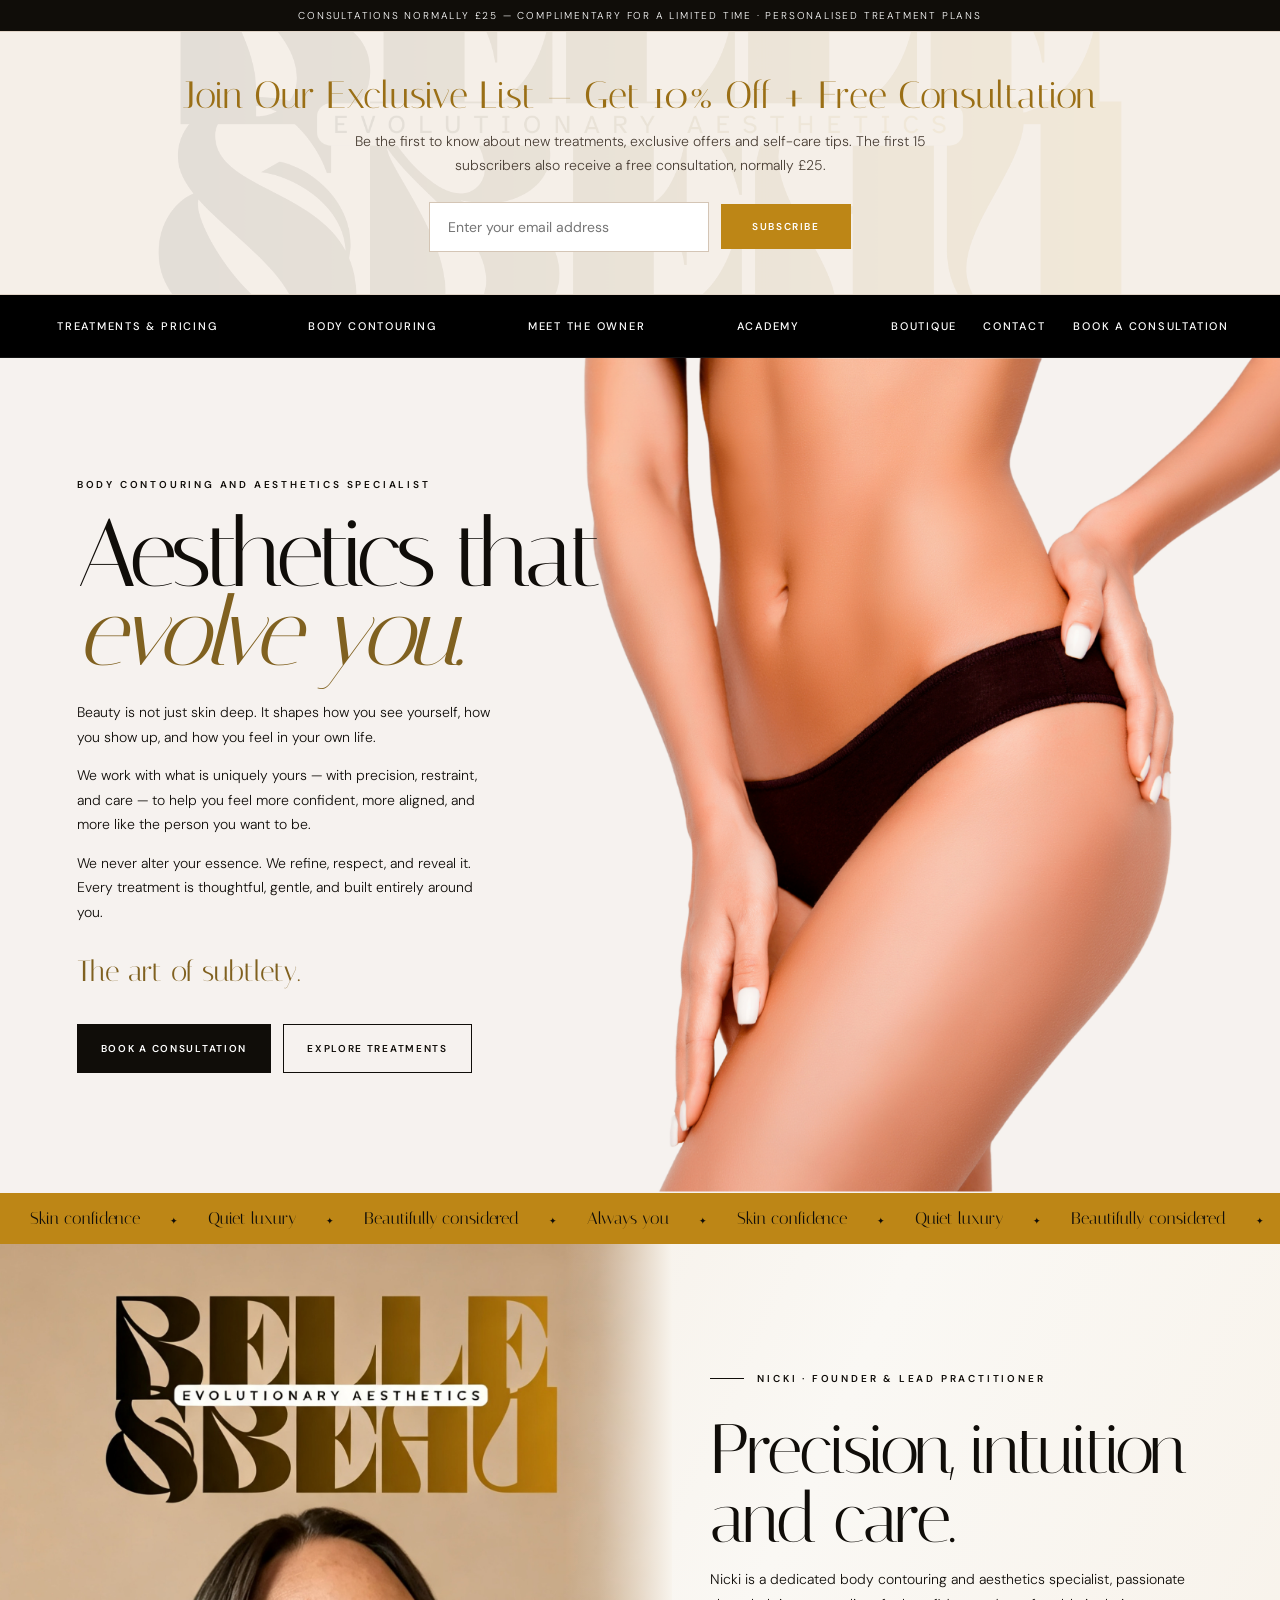
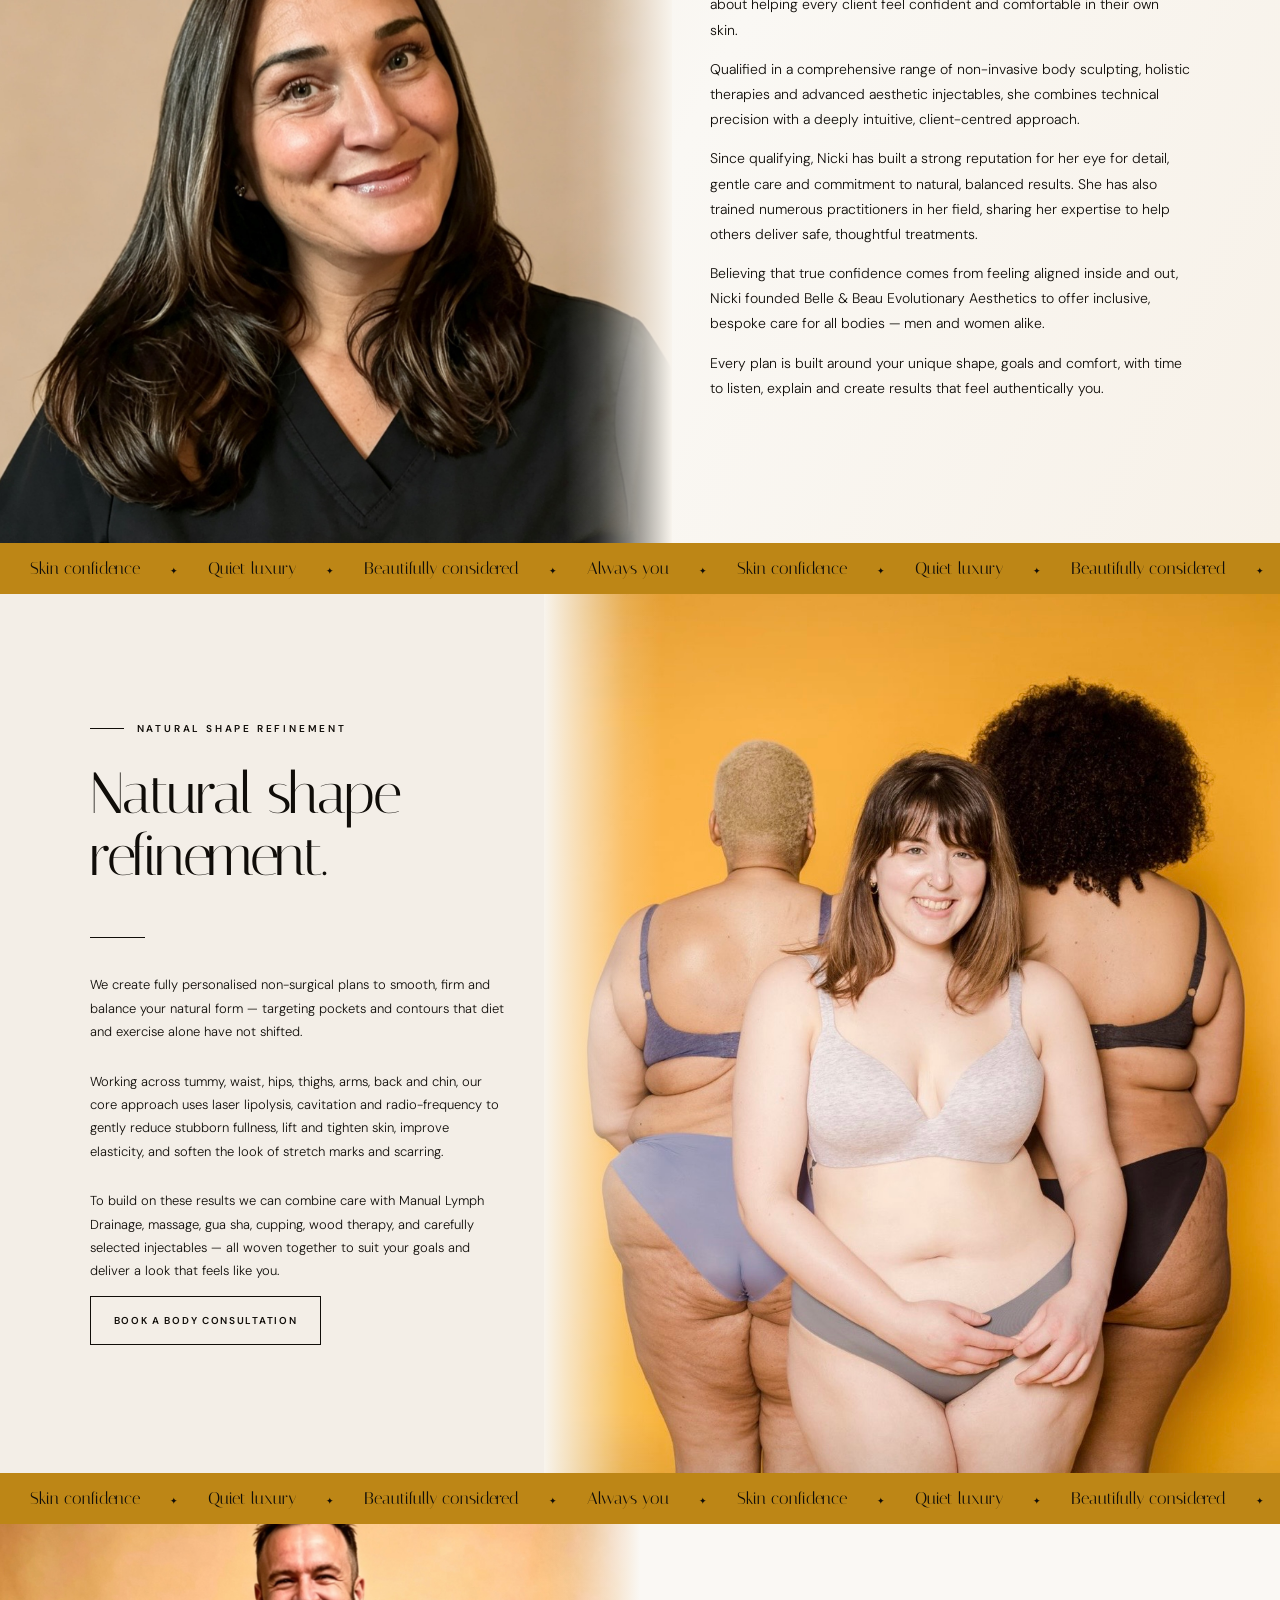
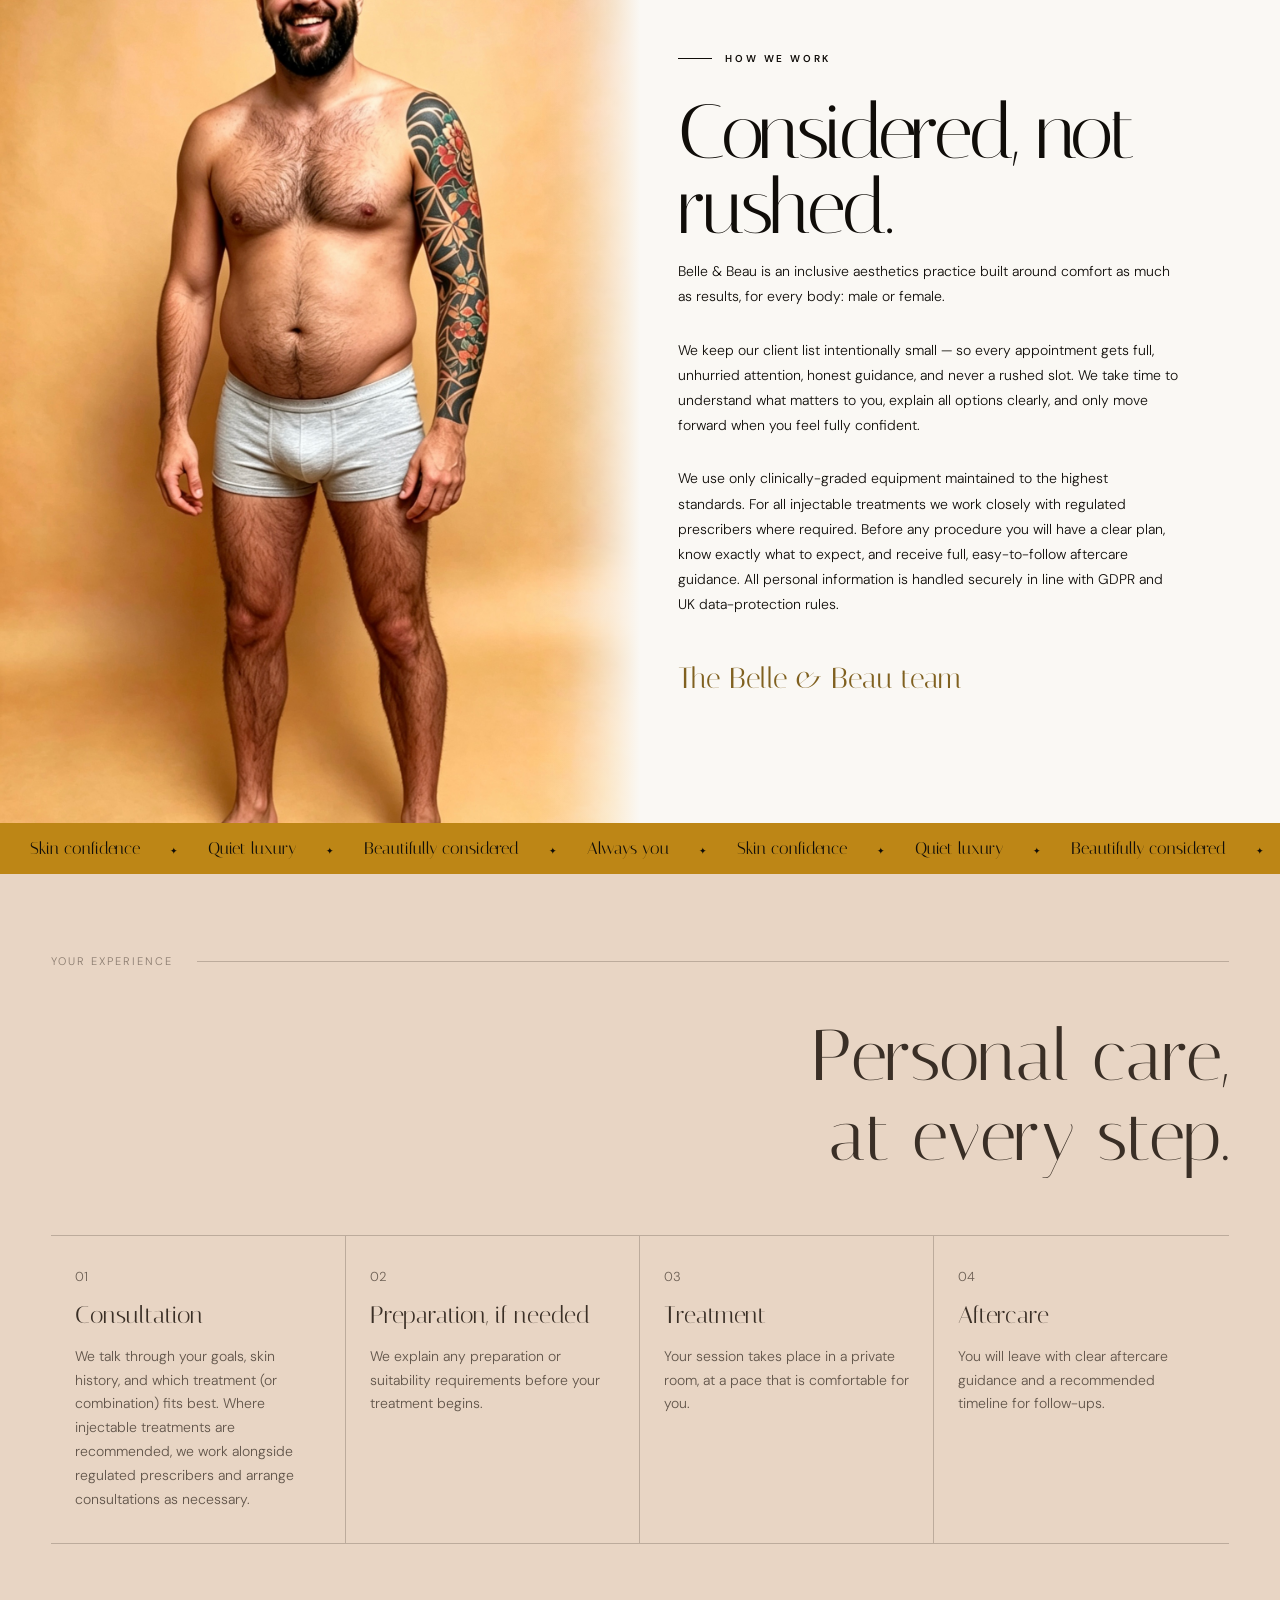
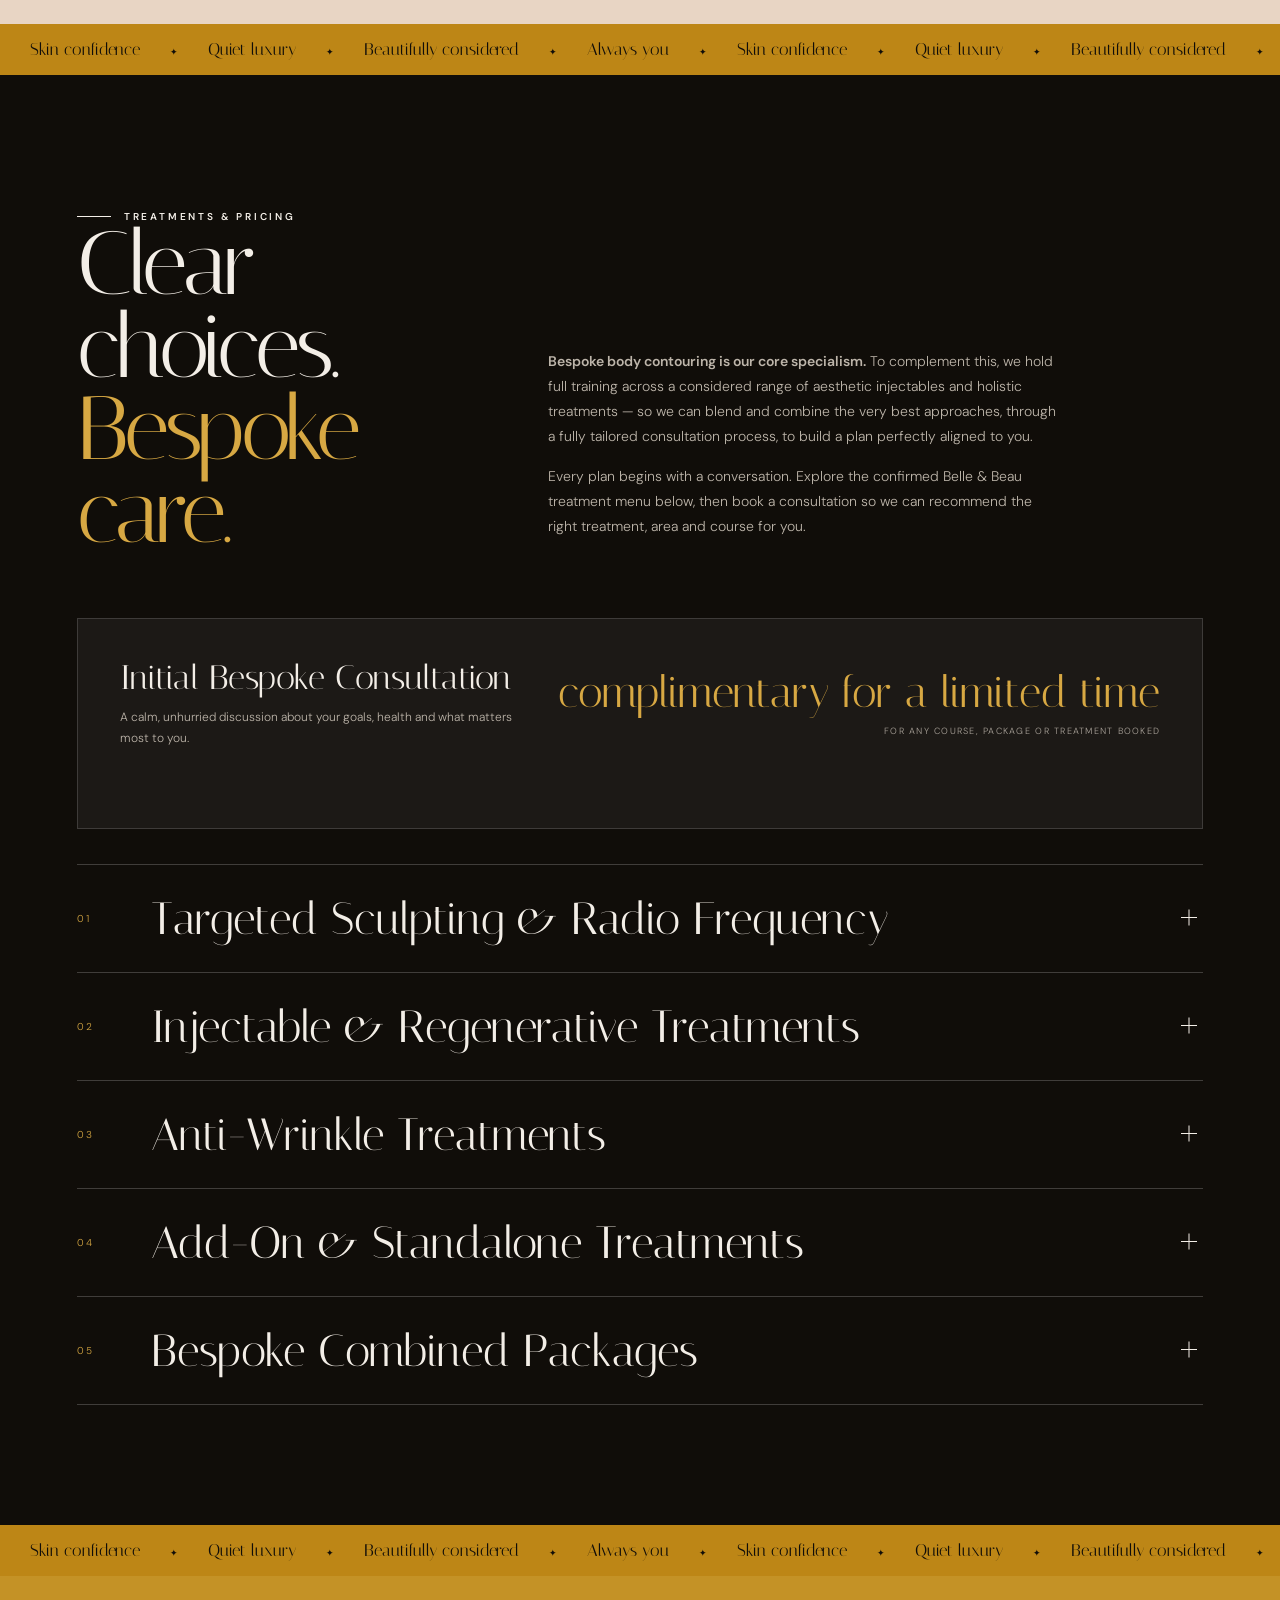
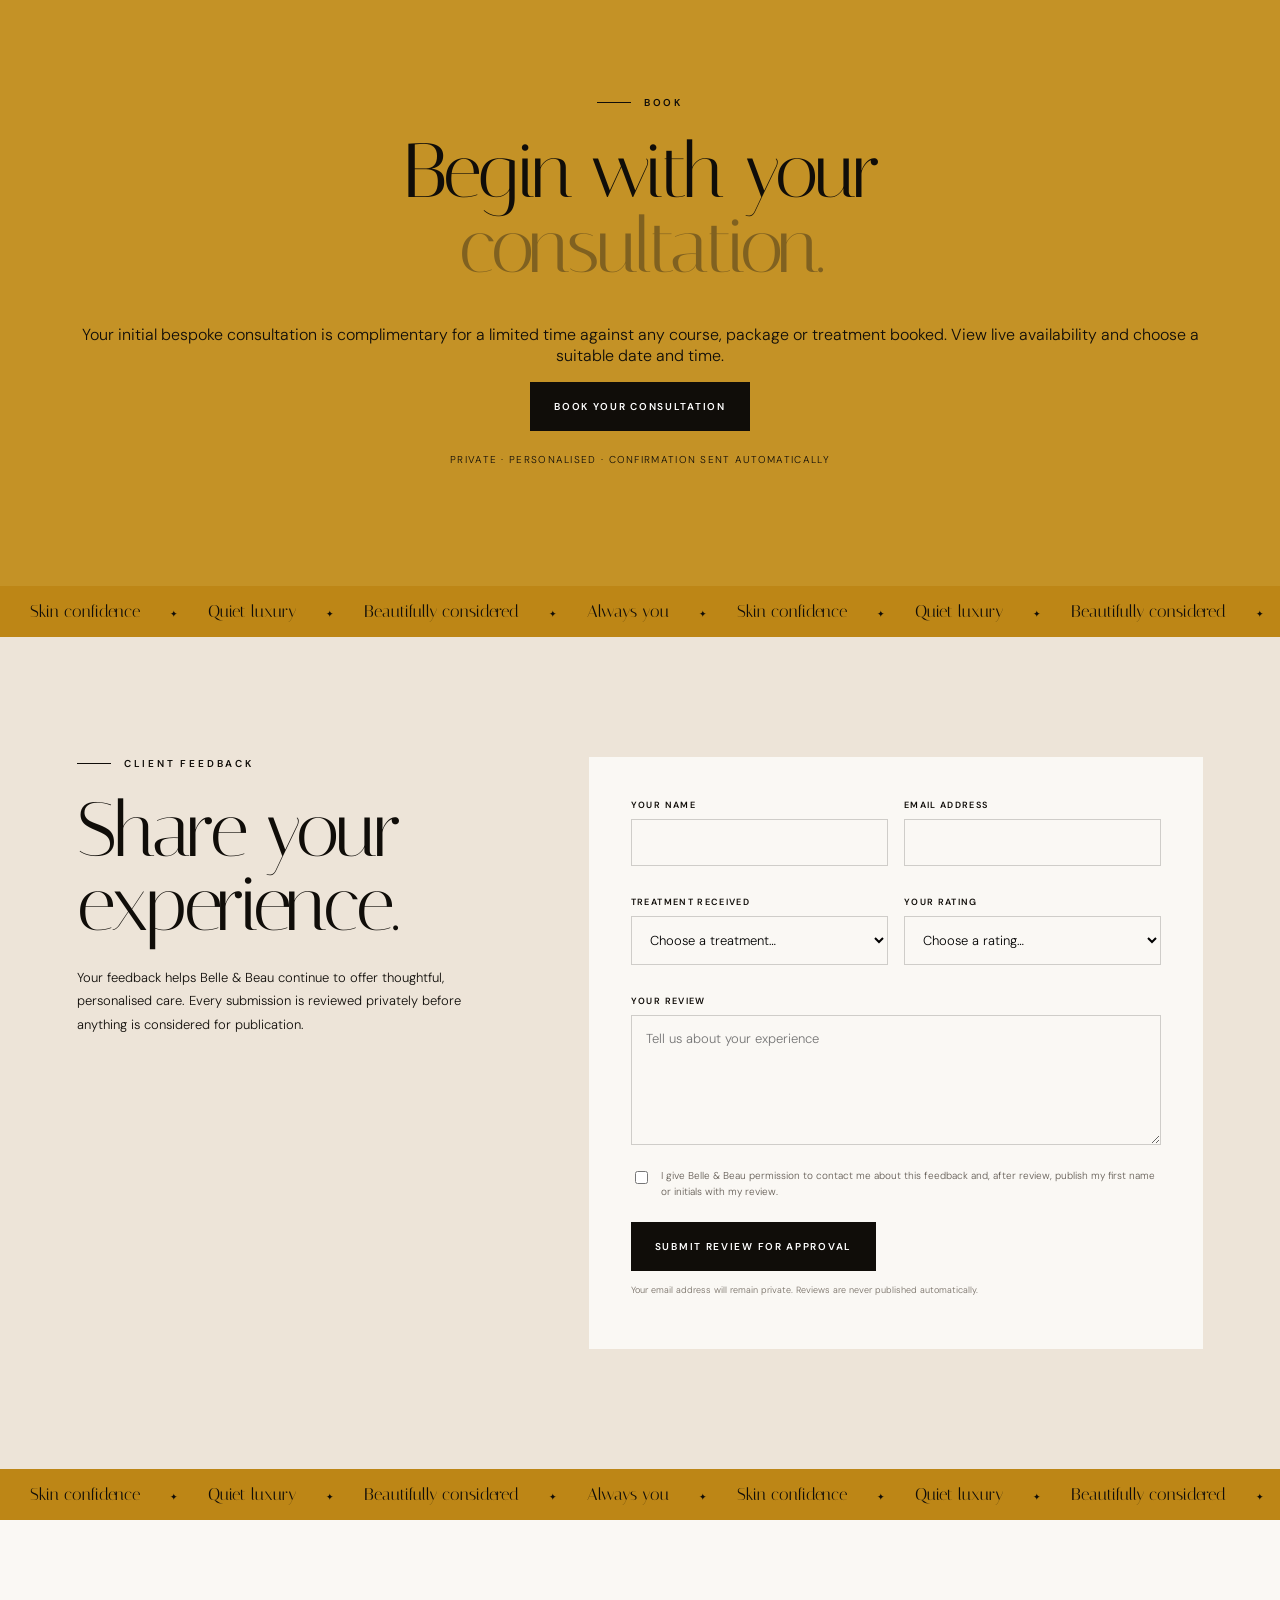
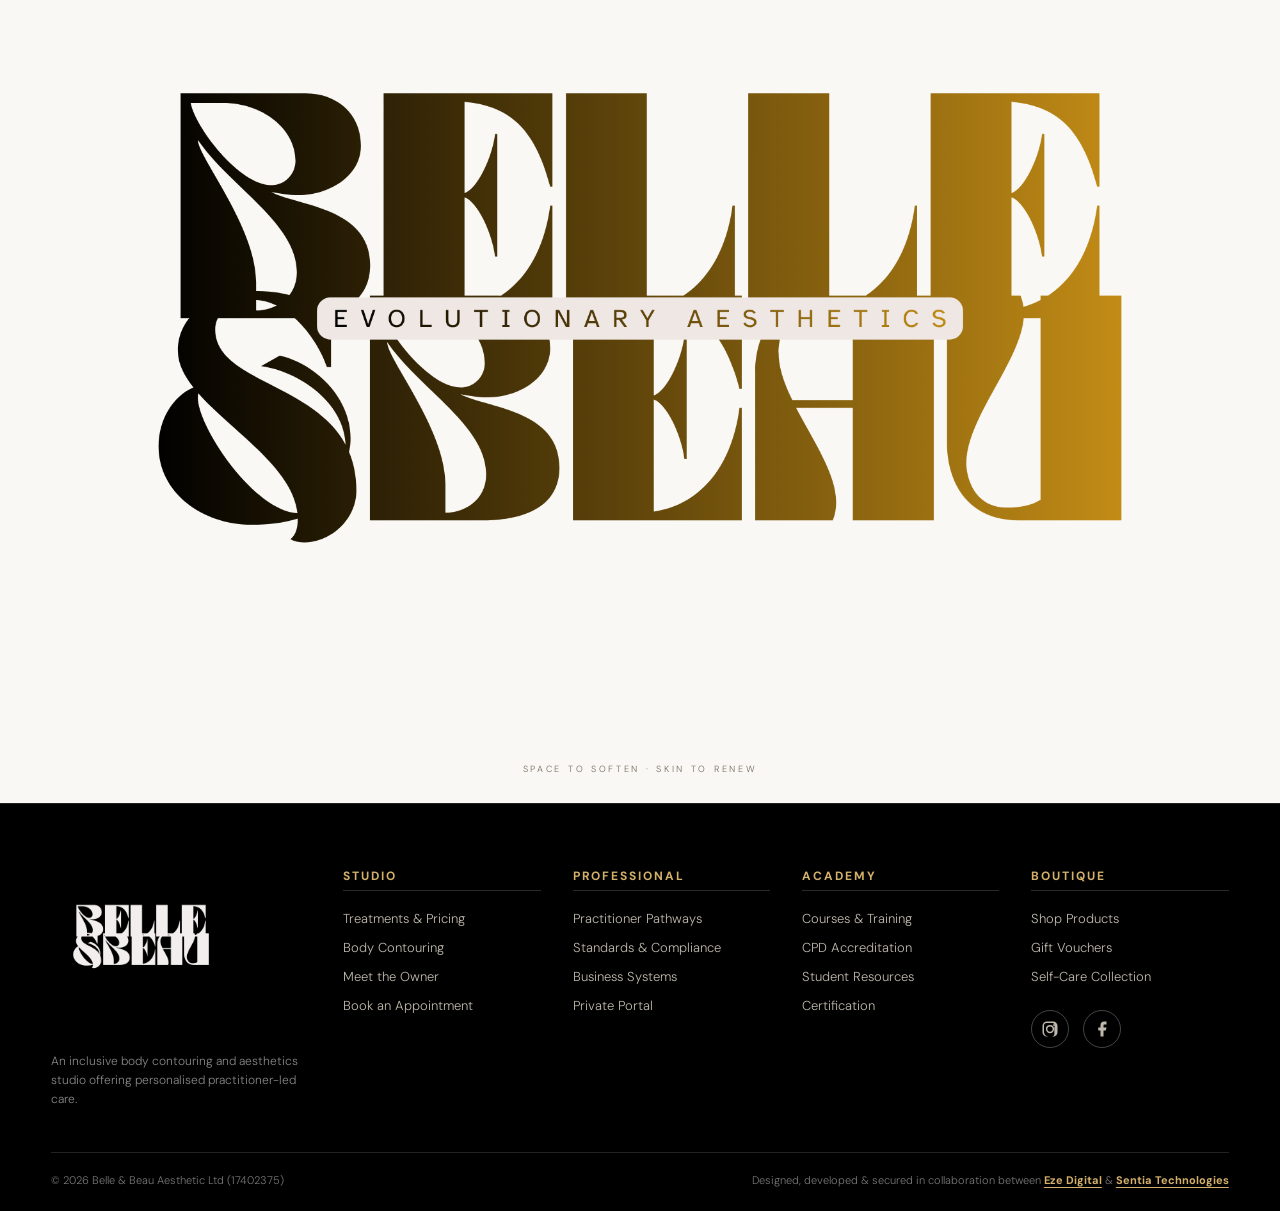
==== index.html @ 755c5ebe "Warmer thank-you message after a client leaves a review Co-Authored-By: Claude Opus 5.5 <noreply@ant" ====
<!doctype html>
<html lang="en">
<head>
  <meta charset="utf-8">
  <meta name="viewport" content="width=device-width,initial-scale=1">
  <meta name="description" content="Belle &amp; Beau Evolutionary Aesthetics — refined, personalised treatments designed around you.">
  <title>Belle &amp; Beau | Body Contouring &amp; Aesthetics</title>
  <link rel="icon" href="assets/favicon.ico" sizes="any">
  <link rel="icon" type="image/png" sizes="32x32" href="assets/favicon-32x32.png">
  <link rel="icon" type="image/png" sizes="16x16" href="assets/favicon-16x16.png">
  <link rel="apple-touch-icon" sizes="180x180" href="assets/apple-touch-icon.png">
  <meta name="theme-color" content="#c38e18">
  <link rel="preconnect" href="https://fonts.googleapis.com">
  <link rel="preconnect" href="https://fonts.gstatic.com" crossorigin>
  <link href="https://fonts.googleapis.com/css2?family=DM+Sans:wght@300;400;500;600&amp;family=Italiana&amp;display=swap" rel="stylesheet">
  <style>
    :root{--ink:#100d09;--cream:#f3eee7;--paper:#faf8f4;--gold:#bd8616;--bronze:#806120;--line:rgba(16,13,9,.18);--serif:'Italiana',serif;--sans:'DM Sans',sans-serif}
    *{box-sizing:border-box}html{scroll-behavior:smooth}body{margin:0;background:var(--paper);color:var(--ink);font-family:var(--sans);font-weight:300}body.lock{overflow:hidden}a{color:inherit}button{font:inherit}.skip{position:absolute;left:-999px}.skip:focus{left:16px;top:16px;z-index:100;background:#fff;padding:12px}
    .announcement{height:31px;background:var(--ink);color:#fff;display:flex;align-items:center;justify-content:center;font-size:10px;letter-spacing:.18em;text-transform:uppercase}
.nav{padding:14px 4vw;display:flex;justify-content:space-between;align-items:center;gap:20px;background:#000;border-bottom:1px solid rgba(255,255,255,.08);position:relative;z-index:20}
.nav-links{display:flex;align-items:center;justify-content:space-between;gap:12px;flex:1;max-width:900px;margin:0 auto}
.nav-actions{display:flex;align-items:center;gap:28px}
.nav a{text-decoration:none;font-size:11px;text-transform:uppercase;letter-spacing:.16em;font-weight:500;color:#fff;transition:color .25s ease;white-space:nowrap}
.nav a:hover{color:var(--gold)}
header,.nav,.navbar{height:auto;overflow:hidden}.logo{display:none !important} .book-link{border-bottom:none;padding:10px 0}.menu{display:none;width:42px;height:42px;padding:10px;border:0;background:transparent;cursor:pointer;position:relative;z-index:32}.menu span{display:block;width:22px;height:1px;background:#fff;position:absolute;left:10px;transition:transform .3s ease,top .3s ease,opacity .2s ease}.menu span:nth-child(1){top:13px}.menu span:nth-child(2){top:20px}.menu span:nth-child(3){top:27px}.menu[aria-expanded="true"] span:nth-child(1){top:20px;transform:rotate(45deg)}.menu[aria-expanded="true"] span:nth-child(2){opacity:0}.menu[aria-expanded="true"] span:nth-child(3){top:20px;transform:rotate(-45deg)}
    body.lock .nav{position:fixed;top:0;left:0;right:0}
    .mobile-nav{display:none;position:fixed;inset:0;background:var(--paper);z-index:30;padding:145px 26px 45px;overflow:auto;opacity:0;visibility:hidden;transform:translateY(-10px);transition:opacity .3s ease,visibility .3s ease,transform .3s ease}.mobile-nav.open{opacity:1;visibility:visible;transform:none}.mobile-nav-inner{border-top:1px solid var(--line)}.mobile-nav a{display:flex;justify-content:space-between;align-items:center;padding:22px 0;border-bottom:1px solid var(--line);font-family:var(--serif);font-size:clamp(31px,10vw,48px);line-height:1;text-decoration:none}.mobile-nav a:after{content:"";width:11px;height:11px;border-top:1px solid currentColor;border-right:1px solid currentColor;transform:rotate(45deg);margin-right:7px}.mobile-nav .mobile-book{margin-top:30px;background:var(--ink);color:#fff;border:1px solid var(--ink);padding:18px 20px;font-family:var(--sans);font-size:10px;letter-spacing:.17em;text-transform:uppercase;justify-content:center}.mobile-nav .mobile-book:after{display:none}
    .hero{min-height:calc(100vh - 129px);position:relative;display:flex;align-items:center;overflow:hidden;}
.eyebrow{
  font-size:10px;
  letter-spacing:.28em;
  text-transform:uppercase;
  font-weight:600;
  display:flex;
  align-items:center;
  gap:13px;
}
.eyebrow:before{
  content:"";
  width:34px;
  height:1px;
  background:currentColor;
}.eyebrow.no-line:before{display:none}.hero h1{font-family:var(--serif);font-weight:400;font-size:clamp(58px,7.5vw,126px);line-height:.82;letter-spacing:-.055em;margin:24px 0 28px}.hero h1 em{display:block;font-weight:400;color:var(--bronze)}.hero p{max-width:420px;line-height:1.75;font-size:14px}.actions{display:flex;gap:12px;margin-top:36px}.btn{border:1px solid var(--ink);background:var(--ink);color:#fff;text-transform:uppercase;letter-spacing:.17em;font-size:10px;font-weight:600;padding:17px 23px;text-decoration:none;cursor:pointer;transition:.25s}.btn:hover{background:var(--gold);border-color:var(--gold)}.btn.ghost{background:transparent;color:var(--ink)}.btn.ghost:hover{background:var(--ink);color:#fff}.scroll{position:absolute;bottom:25px;left:7vw;z-index:2;font-size:9px;letter-spacing:.2em;text-transform:uppercase;display:flex;gap:12px;align-items:center}.scroll:before{content:"";width:50px;height:1px;background:currentColor}
    .marquee{background:var(--gold);overflow:hidden;padding:15px 0;white-space:nowrap}.marquee-track{display:inline-block;animation:marquee 24s linear infinite;font-family:var(--serif);font-size:17px}.marquee span{margin:0 30px}.marquee b{font-weight:400}.marquee i{font-style:normal}.marquee i:after{content:'✦';font-size:9px}@keyframes marquee{to{transform:translateX(-50%)}}
    section{padding:120px 6vw}.intro{display:grid;grid-template-columns:.7fr 1.3fr;gap:8vw;align-items:start;background:var(--paper)}.section-no{font-size:10px;letter-spacing:.16em;text-transform:uppercase;border-top:1px solid;padding-top:14px}.intro h2,.treatments h2,.story h2,.booking h2{font-family:var(--serif);font-size:clamp(46px,6vw,92px);font-weight:400;line-height:.98;letter-spacing:-.04em;margin:0}.intro h2 em,.booking h2 em{color:var(--bronze);font-style:normal}.intro-body{max-width:500px;margin:38px 0 0 auto}.intro-body p{font-size:15px;line-height:1.8}.signature{font-family:var(--serif);font-size:29px;margin-top:30px;color:var(--bronze)}
    .treatments{background:var(--ink);color:var(--cream);padding-bottom:70px}.heading-row{display:flex;justify-content:space-between;align-items:end;margin-bottom:70px}.heading-row p{max-width:360px;color:#bdb5aa;line-height:1.7;font-size:13px}.service-list{border-top:1px solid rgba(255,255,255,.2)}.service{display:grid;grid-template-columns:65px 1fr 1fr auto;gap:30px;align-items:center;border-bottom:1px solid rgba(255,255,255,.2);padding:32px 0;cursor:pointer;transition:.3s}.service:hover{padding-left:15px;color:#d7a843}.service .num{font-size:10px;letter-spacing:.2em}.service h3{font-family:var(--serif);font-size:clamp(28px,3.4vw,52px);font-weight:400;margin:0}.service p{font-size:12px;color:#aca59c;max-width:330px;line-height:1.7}.service .arrow{position:relative;display:block;width:29px;height:29px;flex:0 0 29px;color:currentColor}.service .arrow:before{content:"";position:absolute;width:16px;height:1px;background:currentColor;left:6px;top:14px;transform:rotate(-45deg);transform-origin:center}.service .arrow:after{content:"";position:absolute;width:9px;height:9px;border-top:1px solid currentColor;border-right:1px solid currentColor;right:3px;top:3px}.service:focus-visible{outline:1px solid #d7a843;outline-offset:5px}
    .editorial{padding:0;display:grid;grid-template-columns:.85fr 1.15fr;min-height:730px;background:var(--cream)}.editorial-image{background:url('natural-shape-refinement.png') center 38%/cover no-repeat;min-height:760px;position:relative;overflow:hidden}
.editorial-image:after{content:'';position:absolute;inset:0;background:linear-gradient(270deg,transparent 84%,rgba(248,244,237,.18) 89%,rgba(248,244,237,.7) 96%,#f8f4ed 100%);z-index:1;pointer-events:none}.editorial-copy{padding:10vw 3vw 10vw 7vw;display:flex;flex-direction:column;justify-content:center}.editorial-copy blockquote{font-family:var(--serif);font-size:clamp(37px,4.5vw,67px);line-height:1.08;letter-spacing:-.035em;margin:28px 0}.editorial-copy p{font-size:13px;line-height:1.8;max-width:420px}.editorial-copy .signature{margin-bottom:30px}.editorial-copy .btn{align-self:flex-start}.rule{width:55px;height:1px;background:var(--ink);margin:22px 0}
    .proof{padding:28px 6vw;display:grid;grid-template-columns:repeat(4,1fr);border-top:1px solid var(--line);border-bottom:1px solid var(--line)}.proof div{padding:16px 25px;border-right:1px solid var(--line)}.proof div:last-child{border:0}.proof strong{font-family:var(--serif);font-size:34px;font-weight:400;display:block}.proof span{font-size:9px;letter-spacing:.16em;text-transform:uppercase}
    .anti{display:grid;grid-template-columns:.85fr 1.15fr;gap:8vw;background:#c49226}.anti h2{font-family:var(--serif);font-size:clamp(48px,6vw,88px);font-weight:400;line-height:.95;letter-spacing:-.04em;margin:24px 0}.anti-copy p{max-width:470px;line-height:1.8;font-size:14px}.anti-grid{display:grid;grid-template-columns:1fr 1fr;border-top:1px solid rgba(16,13,9,.3);align-self:center}.anti-grid span,.anti-grid a{display:block;padding:18px 5px;color:inherit;text-decoration:none;border-bottom:1px solid rgba(16,13,9,.3);font-family:var(--serif);font-size:21px}.anti-grid span:nth-child(odd),.anti-grid a:nth-child(odd){border-right:1px solid rgba(16,13,9,.3);padding-right:20px}.anti-grid span:nth-child(even),.anti-grid a:nth-child(even){padding-left:20px}.anti-grid [data-booking-key]{cursor:pointer;transition:.25s}.anti-grid [data-booking-key]:hover,.anti-grid [data-booking-key]:focus-visible{color:#fff;transform:translateX(5px);outline:none}
    .process{background:var(--paper)}.process-head{display:grid;grid-template-columns:.7fr 1.3fr;gap:8vw;margin-bottom:70px}.process h2{font-family:var(--serif);font-size:clamp(46px,6vw,84px);font-weight:400;line-height:.98;letter-spacing:-.04em;margin:0}.steps{display:grid;grid-template-columns:repeat(4,1fr);border-top:1px solid var(--line)}.step{padding:32px 28px 20px 0;border-right:1px solid var(--line);min-height:245px}.step+.step{padding-left:28px}.step:last-child{border-right:0}.step-no{font-size:10px;letter-spacing:.18em;color:var(--bronze)}.step h3{font-family:var(--serif);font-size:25px;font-weight:400;margin:30px 0 14px}.step p{font-size:12px;line-height:1.75;color:#5f5850}
    .story{display:grid;grid-template-columns:1fr 1fr;gap:9vw;align-items:center}.owner-story{grid-template-columns:1.05fr .95fr;gap:0;padding:0;background:linear-gradient(115deg,#f1e7da 0%,var(--paper) 54%,#f7f1e8 100%);position:relative;overflow:hidden}.monogram{aspect-ratio:1;background:linear-gradient(145deg,#e4d6c5,#f8f3eb);display:grid;place-items:center;position:relative;overflow:hidden}.monogram:before{content:'B';font-family:var(--serif);font-size:28vw;line-height:1;color:#b98928;transform:translateY(4%)}.monogram:after{content:'BELLE / BEAU';position:absolute;font-size:9px;letter-spacing:.35em;transform:rotate(-90deg);right:0}.story p{line-height:1.8;font-size:14px;max-width:500px}.story .eyebrow{margin-bottom:30px}.owner-portrait{
  min-height:760px;
  align-self:stretch;
  overflow:hidden;
  position:relative;
  background:url('nicki-practitioner.jpeg') center 38%/cover no-repeat;
}
.owner-portrait:after{
  content:'';
  position:absolute;
  inset:0;
  background:linear-gradient(90deg,transparent 84%,rgba(248,244,237,.18) 89%,rgba(248,244,237,.7) 96%,#f8f4ed 100%);
  z-index:1;
  pointer-events:none;
}
    .owner-copy{padding:10vw 7vw 10vw 3vw}.owner-copy h2{font-size:clamp(46px,5.5vw,78px)}
#about.story{padding:0;gap:0;align-items:stretch}.about-portrait{min-height:760px;position:relative;overflow:hidden;background:url('belle-beau-portrait.jpg') center 38%/cover no-repeat}.about-portrait:after{content:'';position:absolute;inset:0;background:linear-gradient(90deg,transparent 84%,rgba(250,248,244,.18) 89%,rgba(250,248,244,.7) 96%,var(--paper) 100%);z-index:1;pointer-events:none}.about-copy{padding:10vw 7vw 10vw 3vw;display:flex;flex-direction:column;justify-content:center}
    .booking{background:#c49226;color:var(--ink);text-align:center}.booking .eyebrow{justify-content:center}.booking h2{max-width:850px;margin:25px auto 40px}.booking .btn{display:inline-block}.booking-note{margin-top:22px;font-size:10px;letter-spacing:.13em;text-transform:uppercase}
    .brand-signature{padding:0;background:var(--paper);height:clamp(680px,69vw,1080px);position:relative;overflow:hidden}.brand-signature>div{position:absolute;inset:0;width:100%;height:100%}.brand-signature img{display:block;width:100%;height:100%;object-fit:cover;object-position:center 51%;mix-blend-mode:multiply}.brand-signature p{position:absolute;left:0;right:0;bottom:28px;margin:0;text-align:center;font-size:9px;letter-spacing:.3em;text-transform:uppercase;color:#746a5e}
    
    .modal{position:fixed;inset:0;background:rgba(5,4,3,.82);z-index:100;display:none;place-items:center;padding:20px}.modal.open{display:grid}.modal-card{background:var(--paper);width:min(920px,100%);max-height:90vh;overflow:auto;display:grid;grid-template-columns:.8fr 1.2fr;position:relative}.modal-side{background:#c49226;padding:55px 40px}.modal-side h3{font-family:var(--serif);font-size:47px;font-weight:400;margin:15px 0}.modal-side p{font-size:13px;line-height:1.7}.modal-form{padding:55px 50px}.close{position:absolute;right:20px;top:15px;border:0;background:none;font-size:28px;cursor:pointer}.grid{display:grid;grid-template-columns:1fr 1fr;gap:16px}.field{margin-bottom:17px}.field.full{grid-column:1/-1}.field label{display:block;font-size:9px;letter-spacing:.15em;text-transform:uppercase;font-weight:600;margin-bottom:8px}.field input,.field select,.field textarea{width:100%;border:1px solid var(--line);background:#fff;padding:14px;font:inherit;font-size:13px}.field textarea{min-height:85px;resize:vertical}.form-note{font-size:10px;line-height:1.5;color:#675f57;margin-top:12px}.success{display:none;padding:40px;text-align:center}.success h3{font-family:var(--serif);font-size:42px;font-weight:400}.success.show{display:block}.form-content.hide{display:none}
    .reveal{opacity:0;transform:translateY(25px);transition:.7s ease}.reveal.on{opacity:1;transform:none}
    .cookie-banner{position:fixed;z-index:150;left:22px;right:22px;bottom:22px;margin:auto;width:min(720px,calc(100% - 44px));background:var(--paper);color:var(--ink);border:1px solid var(--line);box-shadow:0 18px 60px rgba(16,13,9,.24);padding:20px 22px;display:none;grid-template-columns:1fr auto;gap:20px;align-items:center}.cookie-banner.show{display:grid}.cookie-banner p{margin:0;font-size:12px;line-height:1.65}.cookie-actions{display:flex;gap:9px;white-space:nowrap}.cookie-actions button{padding:12px 15px;font-size:9px}.cookie-actions .necessary{background:transparent;color:var(--ink)}
    @media(max-width:900px){.nav{height:76px;grid-template-columns:auto 1fr auto;position:relative;z-index:31}.nav-links{display:none}.nav-actions a:not(.book-link){display:none}.logo{width:136px;height:62px;justify-self:center}.menu{display:block}.mobile-nav{display:block}.hero{min-height:720px;align-items:flex-end}.hero-media img{object-position:65% center}.hero-copy{width:100%;padding:0 7vw 90px}.hero h1{font-size:clamp(55px,15vw,90px)}.hero p{max-width:520px}.intro,.story,.anti,.process-head{grid-template-columns:1fr;gap:45px}.heading-row{display:block}.heading-row p{margin-top:25px}.service{grid-template-columns:40px 1fr auto}.service p{display:none}.editorial{grid-template-columns:1fr}.editorial-image{min-height:570px}.proof{grid-template-columns:1fr 1fr}.proof div:nth-child(2){border-right:0}.steps{grid-template-columns:1fr 1fr}.step:nth-child(2){border-right:0}.modal-card{grid-template-columns:1fr}.modal-side{padding:30px 35px}.modal-side h3{font-size:36px}.modal-form{padding:40px 30px}}
    @media(max-width:560px){section{padding:85px 22px}.owner-story{gap:0;padding-top:0}.owner-portrait{min-height:540px;background-position:60% center}.owner-portrait:after{background:linear-gradient(0deg,var(--paper) 0%,rgba(250,248,244,.16) 4%,transparent 9%)}.owner-copy{padding:70px 22px 85px}.about-portrait{min-height:540px;background-position:60% center}.about-portrait:after{background:linear-gradient(0deg,var(--paper) 0%,rgba(250,248,244,.16) 4%,transparent 9%)}.about-copy{padding:70px 22px 85px}.brand-signature{height:470px}.brand-signature img{object-position:center 51%}.brand-signature p{bottom:18px}.announcement{font-size:8px}.book-link{font-size:9px!important}.hero{min-height:670px}.hero-copy{padding:0 22px 75px}.actions{flex-direction:column;align-items:flex-start}.scroll{display:none}.intro h2,.treatments h2,.story h2,.booking h2,.anti h2,.process h2{font-size:47px}.service{gap:10px;padding:24px 0}.service h3{font-size:29px}.editorial-image{min-height:460px;background-position:69% center}.editorial-copy{padding:85px 25px}.proof{padding:20px}.proof div{padding:15px 10px}.proof strong{font-size:27px}.anti-grid{grid-template-columns:1fr}.anti-grid span,.anti-grid span:nth-child(odd),.anti-grid span:nth-child(even),.anti-grid a:nth-child(even){padding:15px 0;border-right:0}.steps{grid-template-columns:1fr}.step,.step+.step{padding:28px 0;border-right:0;border-bottom:1px solid var(--line);min-height:0}.quote{padding:34px 24px}.modal-side{display:none}.modal-form{padding:50px 22px 30px}.cookie-banner{left:12px;right:12px;bottom:12px;width:calc(100% - 24px);grid-template-columns:1fr;padding:18px}.cookie-actions{white-space:normal}.cookie-actions button{flex:1}}
    @media(prefers-reduced-motion:reduce){html{scroll-behavior:auto}.marquee-track{animation:none}.reveal{opacity:1;transform:none;transition:none}}
  .anti-heading{font-family:var(--serif);font-size:clamp(28px,3vw,42px);font-weight:400;line-height:1.15;max-width:920px;margin:0 0 20px}.anti-choice label{display:block;margin-top:22px;font-size:9px;text-transform:uppercase;letter-spacing:.16em}.anti-addon-select{display:block;width:100%;margin-top:9px;padding:13px 38px 13px 13px;border:1px solid var(--line);border-radius:0;background:var(--paper);color:var(--ink);font:12px var(--sans)}.anti-choice small{display:block;margin-top:10px;color:#756e65;line-height:1.5}.anti-book-btn{display:block;width:100%;margin-top:12px;padding:13px;border:1px solid var(--ink);background:var(--ink);color:var(--cream);font:600 9px var(--sans);letter-spacing:.14em;text-transform:uppercase;cursor:pointer}.anti-book-btn:disabled{cursor:not-allowed;opacity:.45}.anti-addon-note{margin-top:34px;padding:32px;background:var(--ink);color:var(--cream)}.anti-addon-note h4{font-family:var(--serif);font-size:32px;font-weight:400;margin:0 0 15px}.anti-addon-note p{max-width:980px;line-height:1.75}.pricing-intro strong{font-weight:600}.price-content>.consult-card{margin:0 0 34px}.package-strip{grid-template-columns:repeat(4,1fr)}@media(max-width:900px){.package-strip{grid-template-columns:repeat(2,1fr)}}@media(max-width:560px){.package-strip{grid-template-columns:1fr}.anti-addon-note{padding:24px}}</style>
  <style>
       .pricing{background:var(--ink);color:var(--cream);padding-top:135px}.pricing-head{display:grid;grid-template-columns:.72fr 1.28fr;gap:8vw;margin-bottom:65px}.pricing h2{font-family:var(--serif);font-size:clamp(52px,7vw,100px);font-weight:400;line-height:.92;letter-spacing:-.045em;margin:0}.pricing h2 em{display:block;color:#d7a843;font-style:normal}.pricing-intro{max-width:510px;align-self:end}.pricing-intro p{font-size:14px;line-height:1.8;color:#bdb5aa}.consult-card{display:grid;grid-template-columns:1fr auto;gap:30px;align-items:center;background:rgba(255,255,255,.05);border:1px solid rgba(255,255,255,.15);padding:38px 42px;margin-bottom:35px;transition:.3s}.consult-card:hover{padding-left:52px;border-color:#d7a843}.consult-card h3{font-family:var(--serif);font-size:34px;font-weight:400;margin:0 0 9px;color:var(--cream)}.consult-card p{margin:0;color:#bdb5aa;font-size:12px;line-height:1.7}.consult-price{text-align:right}.consult-price strong{font-family:var(--serif);font-size:44px;font-weight:400;display:block;color:#d7a843}.consult-price span{font-size:9px;letter-spacing:.14em;text-transform:uppercase;color:#aca59c}.price-category{border-top:1px solid rgba(255,255,255,.2)}.price-category:last-of-type{border-bottom:1px solid rgba(255,255,255,.2)}.price-category summary{list-style:none;display:grid;grid-template-columns:54px 1fr auto;gap:20px;align-items:center;padding:27px 0;cursor:pointer;transition:.3s}.price-category summary:hover{padding-left:15px;color:#d7a843}.price-category summary::-webkit-details-marker{display:none}.price-index{font-size:10px;letter-spacing:.18em;color:#d7a843}.price-category summary h3{font-family:var(--serif);font-size:clamp(28px,3.5vw,48px);font-weight:400;margin:0;color:var(--cream)}.price-toggle{width:28px;height:28px;position:relative}.price-toggle:before,.price-toggle:after{content:"";position:absolute;left:6px;top:13px;width:16px;height:1px;background:var(--cream)}.price-toggle:after{transform:rotate(90deg);transition:.25s}.price-category[open] .price-toggle:after{transform:none}.price-content{padding:5px 0 55px 74px}.price-lead{max-width:780px;font-size:13px;line-height:1.8;margin:0 0 26px;color:#bdb5aa}.package-strip{display:grid;grid-template-columns:repeat(3,1fr);border:1px solid rgba(255,255,255,.15);margin:0 0 35px;background:rgba(255,255,255,.03)}.package-strip div{padding:24px;border-right:1px solid rgba(255,255,255,.15);transition:.3s}.package-strip div:hover{background:rgba(215,168,67,.08)}.package-strip div:last-child{border:0}.package-strip span{display:block;font-size:9px;letter-spacing:.14em;text-transform:uppercase;color:#aca59c;margin-bottom:9px}.package-strip strong{font-family:var(--serif);font-size:26px;font-weight:400;color:var(--cream)}.package-note{font-size:11px;color:#d7a843;margin-top:9px;line-height:1.5}.price-grid{display:grid;grid-template-columns:repeat(2,1fr);border-top:1px solid rgba(255,255,255,.15)}.price-item{padding:25px 28px 25px 0;border-bottom:1px solid rgba(255,255,255,.15);transition:.3s;cursor:pointer}.price-item:nth-child(even){padding-left:28px;border-left:1px solid rgba(255,255,255,.15)}.price-item:hover{background:rgba(255,255,255,.04);padding-left:38px;color:#d7a843}.price-item:nth-child(even):hover{padding-left:38px}.price-item h4{font-family:var(--serif);font-size:24px;font-weight:400;margin:0 0 10px;color:var(--cream)}.price-meta{display:flex;gap:14px;flex-wrap:wrap;margin-bottom:11px}.price-meta strong{font-size:11px;letter-spacing:.08em;color:#d7a843}.price-meta span{font-size:10px;color:#aca59c}.price-item p{font-size:11px;line-height:1.7;color:#8f887f;margin:0}.addon-list{display:grid;grid-template-columns:repeat(3,1fr);gap:1px;background:rgba(255,255,255,.15);border:1px solid rgba(255,255,255,.15);margin-top:28px}.addon-list div{background:rgba(255,255,255,.03);padding:20px;transition:.3s}.addon-list div:hover{background:rgba(215,168,67,.08)}.addon-list span{display:block;font-size:10px;line-height:1.5;color:#aca59c}.addon-list strong{display:block;font-family:var(--serif);font-size:22px;font-weight:400;margin-bottom:6px;color:var(--cream)}.combined-grid{display:grid;grid-template-columns:1fr 1fr;gap:18px}.combined-card{background:rgba(255,255,255,.05);border:1px solid rgba(255,255,255,.15);padding:34px;transition:.3s;cursor:pointer}.combined-card:hover{background:rgba(215,168,67,.08);border-color:#d7a843;transform:translateY(-3px)}.combined-card h4{font-family:var(--serif);font-size:31px;line-height:1.1;font-weight:400;margin:0 0 18px;color:var(--cream)}.combined-card p{font-size:11px;line-height:1.75;color:#bdb5aa}.combined-option{border-top:1px solid rgba(255,255,255,.15);padding-top:16px;margin-top:18px}.combined-option strong{display:block;font-size:13px;margin-bottom:6px;color:var(--cream)}.combined-option span{display:block;font-size:11px;line-height:1.7;color:#aca59c}.saving{color:#d7a843;font-weight:600}.practical-list{display:grid;grid-template-columns:1fr 1fr;gap:0 40px;margin:25px 0 0;padding:0;list-style:none;border-top:1px solid rgba(255,255,255,.15)}.practical-list li{padding:17px 0;border-bottom:1px solid rgba(255,255,255,.15);font-size:12px;line-height:1.6;color:#bdb5aa}.bookable-price{position:relative;cursor:pointer;transition:background .25s ease,color .25s ease,padding-left .3s ease}.bookable-price:hover,.bookable-price:focus-visible{background:rgba(255,255,255,.04)!important;color:#d7a843!important;outline:none}.combined-card.bookable-price:hover,.combined-card.bookable-price:focus-visible{background:rgba(215,168,67,.08)!important}

/* ============================================================
   GOLD HOVER "BOOK A CONSULTATION" — WHITE → GOLD ON HOVER
   ============================================================ */
.price-book{
  display:block !important;
  margin-top:12px;
  font-size:9px;
  letter-spacing:.15em;
  text-transform:uppercase;
  color:#ffffff;
  font-weight:600;
  opacity:0;
  transform:translateY(4px);
  transition:all 0.25s ease;
  height:0;
  overflow:hidden;
}
.price-book:after{
  content:"";
  display:inline-block;
  width:7px;
  height:7px;
  border-top:1px solid currentColor;
  border-right:1px solid currentColor;
  transform:rotate(45deg);
  margin-left:8px;
}
#pricing .price-item:hover .price-book,
#pricing .combined-card:hover .price-book,
#pricing .consult-card:hover .price-book {
  color:#d7a843 !important;
  opacity:1 !important;
  transform:translateY(0) !important;
  height:auto !important;
  margin-top:12px !important;
}

    @media(max-width:900px){.pricing-head{grid-template-columns:1fr;gap:45px}.combined-grid{grid-template-columns:1fr}.addon-list{grid-template-columns:1fr 1fr}}
    @media(max-width:560px){.pricing h2{font-size:47px;color:var(--cream)}.consult-card{grid-template-columns:1fr;padding:27px}.consult-price{text-align:left}.price-category summary{grid-template-columns:34px 1fr auto;gap:10px}.price-content{padding:0 0 42px}.package-strip,.price-grid,.addon-list,.practical-list{grid-template-columns:1fr}.package-strip div{border-right:0;border-bottom:1px solid rgba(255,255,255,.15)}.price-item,.price-item:nth-child(even){padding:22px 0;border-left:0}.combined-card{padding:26px}} </style>
  <style>
    .review-submit{background:#ede4d8;display:grid;grid-template-columns:.8fr 1.2fr;gap:8vw;align-items:start}.review-copy h2{font-family:var(--serif);font-size:clamp(46px,6vw,82px);font-weight:400;line-height:.96;letter-spacing:-.04em;margin:24px 0}.review-copy p{max-width:470px;font-size:13px;line-height:1.8}.review-form{background:var(--paper);padding:42px}.review-form .grid{gap:16px}.review-form .field{margin-bottom:14px}.review-form .field input,.review-form .field select,.review-form .field textarea{background:transparent}.review-form .field textarea{min-height:130px}.review-consent{display:flex;gap:10px;align-items:flex-start;font-size:10px;line-height:1.6;color:#625b53;margin:4px 0 22px}.review-consent input{margin-top:3px}.review-note{font-size:9px;line-height:1.6;color:#756d64;margin-top:12px}.review-status{display:none;border-top:1px solid var(--line);padding-top:24px}.review-status.show{display:block}.review-status h3{font-family:var(--serif);font-size:34px;font-weight:400;margin:0 0 10px}.honeypot{position:absolute;left:-9999px}
    @media(max-width:900px){.review-submit{grid-template-columns:1fr;gap:45px}}
    @media(max-width:560px){.review-submit{padding:85px 22px}.review-copy h2{font-size:47px}.review-form{padding:28px 22px}}
  </style>
  <style>
  .email-list{background:#f5efe8;color:#4a3f35;padding:42px 24px;text-align:center;border-top:1px solid #e2d5c8;border-bottom:1px solid #e2d5c8;position:relative;overflow:hidden}
.email-watermark {
  position: absolute;
  inset: 0;
  background-image: url('belle-beau-logo-new-transparent.png');
  background-repeat: no-repeat;
  background-position: center;
  background-size: cover;
  opacity: 0.07;
  pointer-events: none;
  z-index: 0;
}
.email-list h2,.email-list p,.email-list-form,.email-list-status{position:relative;z-index:1}
.email-list h2{margin:0 0 14px;font-family:var(--serif);font-size:clamp(30px,3vw,46px);font-weight:400;line-height:1.1;color:#9a6f16}
.email-list>p{max-width:650px;margin:0 auto 24px;font-size:14px;line-height:1.7}
.email-list-form {
  display: flex;
  gap: 12px;
  justify-content: center;
  align-items: center;
  width: 100%;
  margin: 0 auto;
  padding: 0;
}
.email-list-form input[type="hidden"],
.email-list-form .honeypot,
.email-list-form .skip {
  display: none;
}
.email-list-input {
  width: 280px;
  padding: 15px 18px;
  border: 1px solid #d4c5b5;
  background: #fff;
  font: 14px var(--sans);
  outline: none;
  box-sizing: border-box;
}
.email-list-btn {
  padding: 15px 30px;
  border: 1px solid var(--gold);
  border-radius: 0;
  background: var(--gold);
  color: #fff;
  font: 600 10px var(--sans);
  letter-spacing: .16em;
  text-transform: uppercase;
  cursor: pointer;
  transition: .25s;
  white-space: nowrap;
}
.email-list-btn:hover,.email-list-btn:focus-visible{background:var(--ink);border-color:var(--ink)}
.email-list-status{display:none;max-width:580px;margin:22px auto 0;padding-top:20px;border-top:1px solid #d4c5b5}
.email-list-status.show{display:block}
.email-list-status h3{margin:0 0 8px;font-family:var(--serif);font-size:29px;font-weight:400;color:#9a6f16}
.email-list-status p{margin:0;font-size:13px;line-height:1.6}
@media(max-width:640px){.email-list{padding:38px 22px}.email-list-form{flex-direction:column}.email-list-input,.email-list-btn{width:100%}.email-list h2{font-size:31px}.email-list>p{font-size:14px}}
 </style> <style>
    @media(max-width:560px){
      body{overflow-wrap:anywhere}
      section{padding:76px 24px}
      .hero-copy{padding:0 24px 64px;text-shadow:0 1px 0 rgba(255,255,255,.22)}.hero-copy p{font-size:15px;line-height:1.72;margin:0 0 16px;color:#17130f}.hero-copy .signature{margin:18px 0 24px}
      .owner-copy p,.story p,.editorial-copy p,.pricing-intro p,.price-lead,.anti-addon-note p,.booking p,.review-copy p{font-size:15px;line-height:1.75;margin:0 0 20px;letter-spacing:0}
      .owner-copy h2,.story h2,.editorial-copy blockquote,.process h2,.pricing h2{overflow-wrap:normal;word-break:normal;hyphens:none}
      .owner-copy h2,.story h2{font-size:44px;line-height:1.02;margin-bottom:28px}
      .owner-copy .eyebrow,.story .eyebrow{margin-bottom:20px}
      .editorial-copy{padding:72px 24px}.editorial-copy blockquote{font-size:43px;line-height:1.03;margin:22px 0 28px}.editorial-copy .rule{margin:0 0 28px}
      .process-head{margin-bottom:42px}.process h2{font-size:44px;line-height:1.02}.section-no{margin-bottom:14px}
      .step,.step+.step{padding:28px 0}.step h3{margin:18px 0 10px}.step p{font-size:14px;line-height:1.72}
      .pricing{padding-left:20px;padding-right:20px}.pricing-head{margin-bottom:42px}.pricing h2{font-size:44px;line-height:.98;margin-bottom:30px}.pricing-intro{max-width:none}
      .consult-card{padding:28px 22px;gap:22px}.consult-card h3{font-size:30px;line-height:1.08}.consult-card p{font-size:13px;line-height:1.65;margin-bottom:0}.consult-price span{display:block;line-height:1.55}
      .price-category summary{grid-template-columns:28px minmax(0,1fr) 26px;gap:9px;padding:24px 0}.price-category summary h3{font-size:29px;line-height:1.05;overflow-wrap:normal;word-break:normal}.price-content{padding:4px 0 38px}.price-lead{max-width:none}
      .price-item,.price-item:nth-child(even){padding:26px 0}.price-item h4{font-size:27px;line-height:1.08}.price-item p{font-size:14px;line-height:1.7}.price-meta{gap:10px}.price-meta strong,.price-meta span{font-size:12px;line-height:1.5}
      .anti-heading{font-size:31px;line-height:1.12;margin-bottom:20px}.anti-addon-note{margin-top:30px;padding:26px 20px}.anti-addon-note h4{font-size:29px}
      .combined-card p,.combined-option span{font-size:13px;line-height:1.68}.combined-option strong{font-size:14px;line-height:1.5}
      .personal-care-grid{grid-template-columns:1fr !important}
      .personal-care-grid>div{border-right:none !important;border-bottom:1px solid rgba(58,47,38,.25) !important;padding:28px 0 !important}
      .personal-care-grid>div:last-child{border-bottom:none !important}
  </style>
</head>
<body>
  <a class="skip" href="#main">Skip to content</a>
  <div class="announcement">Consultations Normally £25 — Complimentary for a limited time · Personalised treatment plans</div>
<section class="email-list" id="email-list" aria-labelledby="email-list-title">
  <div class="email-watermark"></div>
  <h2 id="email-list-title">Join Our Exclusive List — Get 10% Off + Free Consultation</h2>
  <p>Be the first to know about new treatments, exclusive offers and self-care tips. The first 15 subscribers also receive a free consultation, normally £25.</p>
  <form class='email-list-form' id='emailListForm' method='POST' name='email-list'>
    <input type="hidden" name="form-name" value="email-list">
    <p class="honeypot"><label>Leave this field empty <input name="website" tabindex="-1" autocomplete="off"></label></p>
    <label class="skip" for="emailListAddress">Email address</label>
    <input type="email" class="email-list-input" id="emailListAddress" name="email" placeholder="Enter your email address" autocomplete="email" required>
    <button type="submit" class="email-list-btn">SUBSCRIBE</button>
  </form>
</section>
  <header class="nav">
    <button class="menu" type="button" aria-label="Open navigation" aria-expanded="false" aria-controls="mobileNav"><span></span><span></span><span></span></button>
    <nav class="nav-links" aria-label="Primary">
  <a href="#pricing">Treatments & Pricing</a>
  <a href="#body-contouring">Body Contouring</a>
  <a href="#owner">Meet the Owner</a>
  <a href="academy.html">Academy</a>
  <a href="boutique.html">Boutique</a>
</nav>
    <div class="nav-actions"><a href="#contact">Contact</a><a href="#book" class="book-link" data-book>Book a consultation</a></div>
  </header>
  <nav class="mobile-nav" id="mobileNav" aria-label="Mobile navigation" aria-hidden="true"><div class="mobile-nav-inner"><a href="#pricing">Treatments & Pricing</a>
<a href="#body-contouring">Body Contouring</a>
<a href="#owner">Meet the Owner</a><a href="academy.html">Academy</a><a href="boutique.html">Boutique</a><a href="#reviews">Leave a review</a><a href="#contact">Contact</a><a class="mobile-book" href="#book" data-book>Book a consultation</a></div></nav>
  <main id="main">
    <section class="hero">
      <div class="hero-media">
        <img src="body-contouring-hero.jpg.png" alt="Body contouring treatment focus" fetchpriority="high" style="width:100vw; height:100%; object-fit:cover; object-position:center 38%; position:absolute; right:0; top:0; z-index:1;">
      </div>
      <div class="hero-copy reveal" style="position:relative; z-index:2;">
        <div class="eyebrow no-line">Body Contouring and Aesthetics Specialist</div>
        <h1>Aesthetics that<em>evolve you.</em></h1>
        <p>Beauty is not just skin deep. It shapes how you see yourself, how you show up, and how you feel in your own life.</p>
        <p>We work with what is uniquely yours — with precision, restraint, and care — to help you feel more confident, more aligned, and more like the person you want to be.</p>
        <p>We never alter your essence. We refine, respect, and reveal it. Every treatment is thoughtful, gentle, and built entirely around you.</p>
        <div class="signature">The art of subtlety.</div>
        <div class="actions"><a class="btn" href="#book" data-book>Book a consultation</a><a class="btn ghost" href="#body-contouring">Explore treatments</a></div>
      </div>
      
    </section>
    <div class="marquee"><div class="marquee-track"><span>Skin confidence</span><i></i><span>Quiet luxury</span><i></i><span>Beautifully considered</span><i></i><span>Always you</span><i></i><span>Skin confidence</span><i></i><span>Quiet luxury</span><i></i><span>Beautifully considered</span><i></i><span>Always you</span><i></i></div></div>
    <section class="story owner-story" id="owner"><div class="owner-portrait reveal" role="img" aria-label="Nicki, founder and lead practitioner at Belle and Beau Evolutionary Aesthetics"></div><div class="owner-copy reveal"><div class="eyebrow">Nicki · Founder &amp; Lead Practitioner</div><h2>Precision, intuition and care.</h2><p>Nicki is a dedicated body contouring and aesthetics specialist, passionate about helping every client feel confident and comfortable in their own skin.</p><p>Qualified in a comprehensive range of non-invasive body sculpting, holistic therapies and advanced aesthetic injectables, she combines technical precision with a deeply intuitive, client-centred approach.</p><p>Since qualifying, Nicki has built a strong reputation for her eye for detail, gentle care and commitment to natural, balanced results. She has also trained numerous practitioners in her field, sharing her expertise to help others deliver safe, thoughtful treatments.</p><p>Believing that true confidence comes from feeling aligned inside and out, Nicki founded Belle &amp; Beau Evolutionary Aesthetics to offer inclusive, bespoke care for all bodies — men and women alike.</p><p>Every plan is built around your unique shape, goals and comfort, with time to listen, explain and create results that feel authentically you.</p></div></section>
    <div class="marquee"><div class="marquee-track"><span>Skin confidence</span><i></i><span>Quiet luxury</span><i></i><span>Beautifully considered</span><i></i><span>Always you</span><i></i><span>Skin confidence</span><i></i><span>Quiet luxury</span><i></i><span>Beautifully considered</span><i></i><span>Always you</span><i></i></div></div>
    
    <section class="editorial" id="body-contouring"><div class="editorial-copy reveal"><div class="eyebrow">Natural shape refinement</div><blockquote>Natural shape refinement.</blockquote><div class="rule"></div><p>We create fully personalised non-surgical plans to smooth, firm and balance your natural form — targeting pockets and contours that diet and exercise alone have not shifted.</p><p>Working across tummy, waist, hips, thighs, arms, back and chin, our core approach uses laser lipolysis, cavitation and radio-frequency to gently reduce stubborn fullness, lift and tighten skin, improve elasticity, and soften the look of stretch marks and scarring.</p><p>To build on these results we can combine care with Manual Lymph Drainage, massage, gua sha, cupping, wood therapy, and carefully selected injectables — all woven together to suit your goals and deliver a look that feels like you.</p><a class="btn ghost" href="#book" data-book data-choice="Body Contouring Consultation">Book a body consultation</a></div><div class="editorial-image" role="img" aria-label="Belle and Beau beauty portrait"></div></section>
<div class="marquee"><div class="marquee-track"><span>Skin confidence</span><i></i><span>Quiet luxury</span><i></i><span>Beautifully considered</span><i></i><span>Always you</span><i></i><span>Skin confidence</span><i></i><span>Quiet luxury</span><i></i><span>Beautifully considered</span><i></i><span>Always you</span><i></i></div></div>
<section class="story" id="about">
  <div class="about-portrait reveal" role="img" aria-label="Belle and Beau beauty portrait — considered, not rushed"></div>
  <div class="about-copy reveal">
    <div class="eyebrow">How we work</div>
    <h2>Considered, not rushed.</h2>
    <p>Belle &amp; Beau is an inclusive aesthetics practice built around comfort as much as results, for every body: male or female.</p>
    <p>We keep our client list intentionally small — so every appointment gets full, unhurried attention, honest guidance, and never a rushed slot. We take time to understand what matters to you, explain all options clearly, and only move forward when you feel fully confident.</p>
    <p>We use only clinically-graded equipment maintained to the highest standards. For all injectable treatments we work closely with regulated prescribers where required. Before any procedure you will have a clear plan, know exactly what to expect, and receive full, easy-to-follow aftercare guidance. All personal information is handled securely in line with GDPR and UK data-protection rules.</p>
    <div class="signature">The Belle &amp; Beau team</div>
  </div>
</section>
<div class="marquee"><div class="marquee-track"><span>Skin confidence</span><i></i><span>Quiet luxury</span><i></i><span>Beautifully considered</span><i></i><span>Always you</span><i></i><span>Skin confidence</span><i></i><span>Quiet luxury</span><i></i><span>Beautifully considered</span><i></i><span>Always you</span><i></i></div></div>
<section style="background: #e8d5c4; color: #3a2f26; padding: 80px 4vw;">
  <div style="display:flex;align-items:center;margin-bottom:48px">
    <span style="font-size:11px;letter-spacing:.18em;text-transform:uppercase;color:rgba(58,47,38,.55);margin-right:24px">Your experience</span>
    <div style="height:1px;background:rgba(58,47,38,.25);flex:1"></div>
  </div>
  <h2 style="font-family:'Italiana',serif;font-size:clamp(42px,6vw,72px);line-height:1.1;font-weight:400;text-align:right;margin:0 0 60px 0;color:#3a2f26">
    Personal care,<br>at every step.
  </h2>
  <div class="personal-care-grid" style="display:grid;grid-template-columns:repeat(4,1fr);border-top:1px solid rgba(58,47,38,.25);border-bottom:1px solid rgba(58,47,38,.25)">
    <div style="padding:32px 24px;border-right:1px solid rgba(58,47,38,.25)">
      <div style="font-size:13px;color:#3a2f26;opacity:.7;margin-bottom:16px">01</div>
      <h3 style="font-family:'Italiana',serif;font-size:24px;font-weight:400;margin:0 0 16px">Consultation</h3>
      <p style="font-size:14px;line-height:1.7;color:rgba(58,47,38,.78);margin:0">We talk through your goals, skin history, and which treatment (or combination) fits best. Where injectable treatments are recommended, we work alongside regulated prescribers and arrange consultations as necessary.</p>
    </div>
    <div style="padding:32px 24px;border-right:1px solid rgba(58,47,38,.25)">
      <div style="font-size:13px;color:#3a2f26;opacity:.7;margin-bottom:16px">02</div>
      <h3 style="font-family:'Italiana',serif;font-size:24px;font-weight:400;margin:0 0 16px">Preparation, if needed</h3>
      <p style="font-size:14px;line-height:1.7;color:rgba(58,47,38,.78);margin:0">We explain any preparation or suitability requirements before your treatment begins.</p>
    </div>
    <div style="padding:32px 24px;border-right:1px solid rgba(58,47,38,.25)">
      <div style="font-size:13px;color:#3a2f26;opacity:.7;margin-bottom:16px">03</div>
      <h3 style="font-family:'Italiana',serif;font-size:24px;font-weight:400;margin:0 0 16px">Treatment</h3>
      <p style="font-size:14px;line-height:1.7;color:rgba(58,47,38,.78);margin:0">Your session takes place in a private room, at a pace that is comfortable for you.</p>
    </div>
    <div style="padding:32px 24px">
      <div style="font-size:13px;color:#3a2f26;opacity:.7;margin-bottom:16px">04</div>
      <h3 style="font-family:'Italiana',serif;font-size:24px;font-weight:400;margin:0 0 16px">Aftercare</h3>
      <p style="font-size:14px;line-height:1.7;color:rgba(58,47,38,.78);margin:0">You will leave with clear aftercare guidance and a recommended timeline for follow-ups.</p>
    </div>
  </div>
</section>
<div class="marquee"><div class="marquee-track"><span>Skin confidence</span><i></i><span>Quiet luxury</span><i></i><span>Beautifully considered</span><i></i><span>Always you</span><i></i><span>Skin confidence</span><i></i><span>Quiet luxury</span><i></i><span>Beautifully considered</span><i></i><span>Always you</span><i></i></div></div>
    <section class="pricing" id="pricing">
      <div class="pricing-head"><div><div class="eyebrow">Treatments &amp; pricing</div><h2>Clear choices.<em>Bespoke care.</em></h2></div><div class="pricing-intro"><p><strong>Bespoke body contouring is our core specialism.</strong> To complement this, we hold full training across a considered range of aesthetic injectables and holistic treatments — so we can blend and combine the very best approaches, through a fully tailored consultation process, to build a plan perfectly aligned to you.</p><p>Every plan begins with a conversation. Explore the confirmed Belle &amp; Beau treatment menu below, then book a consultation so we can recommend the right treatment, area and course for you.</p></div></div>
      <div class="consult-card reveal" data-fresha="https://www.fresha.com/en-GB/a/the-hideaway-beauty-calne-uk-8-phelps-parade-bqr1c6o4/booking?offerItems=sv%3A30336251"><div><h3>Initial Bespoke Consultation</h3><p>A calm, unhurried discussion about your goals, health and what matters most to you.</p></div><div class="consult-price"><strong>complimentary for a limited time</strong><span>for any course, package or treatment booked</span></div></div>
      <details class="price-category"><summary><span class="price-index">01</span><h3>Targeted Sculpting &amp; Radio Frequency</h3><span class="price-toggle" aria-hidden="true"></span></summary><div class="price-content">
        
        <p class="price-lead">One targeted area is treated per session, allowing focused work on specific stubborn fat pockets or skin concerns. Any suitable area can be treated following consultation.</p>
        <div class="package-strip"><div><span>Single session · 1 hr</span><strong>£95</strong></div><div><span>Course of 5</span><strong>£450</strong><div class="package-note">£90 per session</div></div><div><span>Course of 10</span><strong>£850</strong><div class="package-note">£85 per session · includes 1 complimentary MLD session</div></div><div><span>Monthly maintenance · 1 hr 25 mins</span><strong>£85</strong><div class="package-note">A tailored blend to preserve and enhance your results</div></div></div>
        <div class="price-grid">
          <article class="price-item" data-fresha="https://www.fresha.com/en-GB/a/the-hideaway-beauty-calne-uk-8-phelps-parade-bqr1c6o4/booking?offerItems=sv%3A30336117"><h4>Tummy &amp; Waist Sculpt</h4><div class="price-meta"><strong>£95</strong><span>1 hr</span></div><p>Targeted contouring to refine your natural shape, smooth texture, firm skin and reduce stubborn fat pockets.</p></article>
          <article class="price-item" data-fresha="https://www.fresha.com/en-GB/a/the-hideaway-beauty-calne-uk-8-phelps-parade-bqr1c6o4/booking?offerItems=sv%3A30336178"><h4>Non-Surgical BBL</h4><div class="price-meta"><strong>£105</strong><span>1 hr 30 mins</span></div><p>Vacuum therapy, laser lipolysis, cavitation and radio frequency tightening to lift, shape and enhance the glutes with balanced, natural definition.</p></article>
          <article class="price-item" data-fresha="https://www.fresha.com/en-GB/a/the-hideaway-beauty-calne-uk-8-phelps-parade-bqr1c6o4/booking?offerItems=sv%3A30336462"><h4>Arm Sculpt (Bingo Wings)</h4><div class="price-meta"><strong>£95</strong><span>1 hr</span></div><p>Focused upper-arm work to firm skin and smooth soft, stubborn fat for a sleeker shape.</p></article>
          <article class="price-item" data-fresha="https://www.fresha.com/en-GB/a/the-hideaway-beauty-calne-uk-8-phelps-parade-bqr1c6o4/booking?offerItems=sv%3A30336467"><h4>Hip Sculpt</h4><div class="price-meta"><strong>£95</strong><span>1 hr</span></div><p>Refines and smooths the hip line, targeting hard-to-shift deposits for a balanced silhouette.</p></article>
          <article class="price-item" data-fresha="https://www.fresha.com/en-GB/a/the-hideaway-beauty-calne-uk-8-phelps-parade-bqr1c6o4/booking?offerItems=sv%3A30336135"><h4>Inner Thigh Sculpt</h4><div class="price-meta"><strong>£95</strong><span>1 hr</span></div><p>Precise contouring to reduce bulk, smooth texture and firm skin for a more even shape.</p></article>
          <article class="price-item" data-fresha="https://www.fresha.com/en-GB/a/the-hideaway-beauty-calne-uk-8-phelps-parade-bqr1c6o4/booking?offerItems=sv%3A30336481"><h4>Outer Thigh Sculpt</h4><div class="price-meta"><strong>£95</strong><span>1 hr</span></div><p>Targets the outer thighs and saddle bags, smoothing contours and supporting skin firmness.</p></article>
          <article class="price-item" data-fresha="https://www.fresha.com/en-GB/a/the-hideaway-beauty-calne-uk-8-phelps-parade-bqr1c6o4/booking?offerItems=sv%3A30336490"><h4>Back Sculpt</h4><div class="price-meta"><strong>£95</strong><span>1 hr</span></div><p>Smooths back rolls, bra overhang or the lower back area while supporting tighter-looking skin.</p></article>
          <article class="price-item" data-fresha="https://www.fresha.com/en-GB/a/the-hideaway-beauty-calne-uk-8-phelps-parade-bqr1c6o4/booking?offerItems=sv%3A30336503"><h4>Knee Sculpt</h4><div class="price-meta"><strong>£95</strong><span>1 hr</span></div><p>Refines the area around the knees for a cleaner, more contoured line between thigh and calf.</p></article>
          <article class="price-item" data-fresha="https://www.fresha.com/en-GB/a/the-hideaway-beauty-calne-uk-8-phelps-parade-bqr1c6o4/booking?offerItems=sv%3A30336264"><h4>RF Facial</h4><div class="price-meta"><strong>£95</strong><span>1 hr</span></div><p>Stimulates natural collagen production to lift, firm and smooth the face while reducing fine lines.</p></article>
          <article class="price-item" data-fresha="https://www.fresha.com/en-GB/a/the-hideaway-beauty-calne-uk-8-phelps-parade-bqr1c6o4/booking?offerItems=sv%3A30336622"><h4>RF Décolletage</h4><div class="price-meta"><strong>£95</strong><span>1 hr</span></div><p>Targeted tightening and smoothing for the chest and upper torso, supporting elasticity and even texture.</p></article>
          <article class="price-item" data-fresha="https://www.fresha.com/en-GB/a/the-hideaway-beauty-calne-uk-8-phelps-parade-bqr1c6o4/booking?offerItems=sv%3A30336519"><h4>Custom Area Sculpt</h4><div class="price-meta"><strong>£95</strong><span>1 hr</span></div><p>A fully bespoke plan for another specific area, created after your consultation.</p></article>
        </div>
      </div></details>
      <details class="price-category"><summary><span class="price-index">02</span><h3>Injectable &amp; Regenerative Treatments</h3><span class="price-toggle" aria-hidden="true"></span></summary><div class="price-content">
        <p class="price-lead">All injectable treatments require a separate consultation with our registered prescriber before booking.</p>
        <div class="price-grid">
          
          <article class="price-item" data-fresha="https://www.fresha.com/en-GB/a/the-hideaway-beauty-calne-uk-8-phelps-parade-bqr1c6o4/booking?offerItems=sv%3A23070399"><h4>Vitamin B12 — First Appointment</h4><div class="price-meta"><strong>£30</strong><span>Includes consultation · 30 mins</span></div><p>Supports energy levels, brain function and overall wellbeing.</p></article><article class="price-item" data-fresha="https://www.fresha.com/en-GB/a/the-hideaway-beauty-calne-uk-8-phelps-parade-bqr1c6o4/booking?offerItems=sv%3A23070399"><h4>Vitamin B12 — Top-Up Appointment</h4><div class="price-meta"><strong>£30</strong><span>Returning clients · 10 mins</span></div><p>A short follow-up appointment after the initial consultation and suitability assessment.</p></article>
          <article class="price-item"><h4>Polynucleotides · Eye Area</h4><div class="price-meta"><strong>£110</strong><span>45 mins</span></div><p>Regenerative deep repair supporting hydration, collagen and smoother-looking fine lines.</p></article>
          <article class="price-item"><h4>Polynucleotides · Full Face</h4><div class="price-meta"><strong>£175</strong><span>45 mins</span></div><p>Recommended course: 2 sessions spaced 4 weeks apart.</p></article>
          <article class="price-item"><h4>Skin Boosters</h4><div class="price-meta"><strong>£150</strong><span>1 hr 5 mins</span></div><p>Deep-hydrating hyaluronic acid treatment to plump, smooth and revitalise dull or dehydrated skin.</p></article>
        </div>
      </div></details>
      <details class="price-category"><summary><span class="price-index">03</span><h3>Anti-Wrinkle Treatments</h3><span class="price-toggle" aria-hidden="true"></span></summary><div class="price-content">
        <h4 class="anti-heading">Our Anti-Wrinkle treatments offers personalised assessments within your consultation.</h4>
        <p class="price-lead">This treatment specifically targets fine lines and wrinkles for a smoother, more youthful look by temporarily relaxing the muscles, which in turn reduces fine lines. This effect typically lasts 3–4 months, where further treatment may be needed to maintain the results. You must have had a face-to-face consultation with our registered prescriber. Please contact us to book this appointment first.</p>
        <div class="price-grid"><article class="price-item anti-choice"><h4>1 Area</h4><div class="price-meta"><strong>£175</strong><span>15 mins</span></div><label>Treatment area<select class="anti-addon-select" aria-label="Treatment area for 1 Area"><option value="">Choose an area</option><option>Crow's Feet</option><option>Brow Lift</option><option>Bunny Lines</option><option>Downturned Mouth Corners</option><option>Gummy Smile</option><option>Pebble Chin</option><option>Lip Flip / Smoker's Lines</option></select></label><button class="anti-book-btn" type="button">Choose an option to continue</button></article><article class="price-item anti-choice"><h4>2 Areas</h4><div class="price-meta"><strong>£200</strong><span>25 mins · Forehead &amp; Frown</span></div><label>Optional add-on<select class="anti-addon-select" aria-label="Optional add-on for 2 Areas"><option value="">No add-on</option><option>Brow Lift · £50</option><option>Bunny Lines · £50</option><option>Downturned Mouth Corners · £50</option><option>Gummy Smile · £50</option><option>Pebble Chin · £50</option><option>Lip Flip / Smoker's Lines · £60</option></select></label><button class="anti-book-btn" type="button">Choose an option to continue</button></article><article class="price-item anti-choice"><h4>3 Areas</h4><div class="price-meta"><strong>£215</strong><span>25 mins · Forehead, Frown &amp; Crow's Feet</span></div><label>Optional add-on<select class="anti-addon-select" aria-label="Optional add-on for 3 Areas"><option value="">No add-on</option><option>Brow Lift · £50</option><option>Bunny Lines · £50</option><option>Downturned Mouth Corners · £50</option><option>Gummy Smile · £50</option><option>Pebble Chin · £50</option><option>Lip Flip / Smoker's Lines · £60</option></select></label><button class="anti-book-btn" type="button">Choose an option to continue</button></article><article class="price-item anti-choice"><h4>Neck Lift (Nefertiti)</h4><div class="price-meta"><strong>£155</strong><span>30 mins</span></div><label>Optional add-on<select class="anti-addon-select" aria-label="Optional add-on for Neck Lift (Nefertiti)"><option value="">No add-on</option><option>Brow Lift · £50</option><option>Bunny Lines · £50</option><option>Downturned Mouth Corners · £50</option><option>Gummy Smile · £50</option><option>Pebble Chin · £50</option><option>Lip Flip / Smoker's Lines · £60</option></select></label><button class="anti-book-btn" type="button">Choose an option to continue</button></article><article class="price-item anti-choice"><h4>Jawline Slimming / Masseter Reduction</h4><div class="price-meta"><strong>£200</strong><span>30 mins</span></div><label>Optional add-on<select class="anti-addon-select" aria-label="Optional add-on for Jawline Slimming / Masseter Reduction"><option value="">No add-on</option><option>Brow Lift · £50</option><option>Bunny Lines · £50</option><option>Downturned Mouth Corners · £50</option><option>Gummy Smile · £50</option><option>Pebble Chin · £50</option><option>Lip Flip / Smoker's Lines · £60</option></select></label><button class="anti-book-btn" type="button">Choose an option to continue</button></article><article class="price-item anti-choice"><h4>Underarm Hyperhidrosis</h4><div class="price-meta"><strong>£250</strong><span>45 mins</span></div><label>Optional add-on<select class="anti-addon-select" aria-label="Optional add-on for Underarm Hyperhidrosis"><option value="">No add-on</option><option>Brow Lift · £50</option><option>Bunny Lines · £50</option><option>Downturned Mouth Corners · £50</option><option>Gummy Smile · £50</option><option>Pebble Chin · £50</option><option>Lip Flip / Smoker's Lines · £60</option></select></label><button class="anti-book-btn" type="button">Choose an option to continue</button></article></div>
        <div class="anti-addon-note"><h4>Anti-Wrinkle add-ons</h4><p>These treatments are designed to be added to our standard 1, 2 and 3 Area prices. If you wish to have only one of these treatments, please book 1 Area—not an add-on treatment—or book a consultation so we can discuss your requirements. All Anti-Wrinkle treatments must not be booked until you have had a consultation with our prescriber.</p><p>Add-ons cannot be booked alone at the add-on price. When booked alone, the 1 Area price of £175 applies.</p></div>
      </div></details>
      <details class="price-category"><summary><span class="price-index">04</span><h3>Add-On &amp; Standalone Treatments</h3><span class="price-toggle" aria-hidden="true"></span></summary><div class="price-content"><div class="price-grid">
        <article class="price-item" data-fresha="https://www.fresha.com/en-GB/a/the-hideaway-beauty-calne-uk-8-phelps-parade-bqr1c6o4/booking?offerItems=sv%3A30336200"><h4>Infrared Detox Blanket</h4><div class="price-meta"><strong>£50 single</strong><strong>£225 course of 5</strong><strong>£40 add-on</strong><span>45 mins</span></div><p>Supports circulation, reduced bloating and enhanced fat-release results. Not available as an add-on to RF Facial, RF Décolletage or injectable treatments.</p></article>
        <article class="price-item" data-fresha="https://www.fresha.com/en-GB/a/the-hideaway-beauty-calne-uk-8-phelps-parade-bqr1c6o4/booking?offerItems=sv%3A30336560"><h4>Manual Lymphatic Drainage (MLD)</h4><div class="price-meta"><strong>£85 standalone</strong><strong>£130 with sauna blanket</strong><span>45 mins</span></div><p>Gentle specialist rhythmic massage to ease swelling, reduce heaviness and support natural waste processing.</p></article>
        <article class="price-item" data-fresha="https://www.fresha.com/en-GB/a/the-hideaway-beauty-calne-uk-8-phelps-parade-bqr1c6o4/booking?offerItems=sv%3A30336613"><h4>Brazilian Wood Sculpting</h4><div class="price-meta"><strong>£95</strong><span>45 mins</span></div><p>Manual sculpting with specialist wooden tools to smooth cellulite, drain fluid and define contours.</p></article>
        
      </div></div></details>
      <details class="price-category"><summary><span class="price-index">05</span><h3>Bespoke Combined Packages</h3><span class="price-toggle" aria-hidden="true"></span></summary><div class="price-content">
        <p class="price-lead">Designed to work in synergy, combining carefully selected approaches to support faster, longer-lasting results.</p>
        <div class="combined-grid">
          <article class="combined-card"><h4>Radiance &amp; Renewal</h4><p><strong>Polynucleotides + RF Facial</strong></p><p>Radio frequency supports collagen, lift and firmness at the skin's foundation, while polynucleotides support cellular repair, hydration and regeneration.</p><div class="combined-option"><strong>2 RF Facial + 2 Full Face Polynucleotide sessions</strong><span>Individual total £610 · Package <b>£545</b> · <b class="saving">Save £65</b></span></div><div class="combined-option"><strong>1 RF Facial + 1 Full Face Polynucleotide</strong><span>Individual total £305 · Combined <b>£275</b> · <b class="saving">Save £30</b></span></div></article>
          <article class="combined-card"><h4>Define &amp; Refine</h4><p><strong>Official Skinny Bottle + Targeted Body Contouring</strong></p><p>Choose one area: bingo wings, inner thighs, double chin, ankles, knees or FUPA.</p><div class="combined-option"><strong>3 Custom Sculpt + 2 Skinny Bottle treatments</strong><span>Small area total £570 · Package <b>£515</b> · <b class="saving">Save £55</b><br>Large area total £630 · Package <b>£565</b> · <b class="saving">Save £65</b></span></div><div class="combined-option"><strong>1 Custom Sculpt + 1 Skinny Bottle treatment</strong><span>Small area total £220 · Combined <b>£195</b> · <b class="saving">Save £25</b><br>Large area total £250 · Combined <b>£220</b> · <b class="saving">Save £30</b></span></div></article>
        </div>
      </div></details>
      
    </section>
<div class="marquee"><div class="marquee-track"><span>Skin confidence</span><i></i><span>Quiet luxury</span><i></i><span>Beautifully considered</span><i></i><span>Always you</span><i></i><span>Skin confidence</span><i></i><span>Quiet luxury</span><i></i><span>Beautifully considered</span><i></i><span>Always you</span><i></i></div></div>
    <section class="booking" id="book"><div class="eyebrow">Book</div><h2 class="reveal">Begin with your <em>consultation.</em></h2><p>Your initial bespoke consultation is complimentary for a limited time against any course, package or treatment booked. View live availability and choose a suitable date and time.</p><a class="btn" href="https://www.fresha.com/en-GB/a/the-hideaway-beauty-calne-uk-8-phelps-parade-bqr1c6o4/booking?offerItems=sv%3A30336251" target="_blank" rel="noopener noreferrer" data-book>Book your consultation</a><div class="booking-note">Private · Personalised · Confirmation sent automatically</div></section>
<div class="marquee"><div class="marquee-track"><span>Skin confidence</span><i></i><span>Quiet luxury</span><i></i><span>Beautifully considered</span><i></i><span>Always you</span><i></i><span>Skin confidence</span><i></i><span>Quiet luxury</span><i></i><span>Beautifully considered</span><i></i><span>Always you</span><i></i></div></div>
    <section class="review-submit" id="reviews"><div class="review-copy reveal"><div class="eyebrow">Client feedback</div><h2>Share your experience.</h2><p>Your feedback helps Belle &amp; Beau continue to offer thoughtful, personalised care. Every submission is reviewed privately before anything is considered for publication.</p></div><div class="review-form reveal">
      <form id='reviewForm' method='POST' name='client-review'><input type="hidden" name="form-name" value="client-review"><p class="honeypot"><label>Leave this field empty <input name="company"></label></p><div class="grid"><div class="field"><label for="reviewName">Your name</label><input id="reviewName" name="name" required autocomplete="name"></div><div class="field"><label for="reviewEmail">Email address</label><input id="reviewEmail" name="email" type="email" required autocomplete="email"></div><div class="field"><label for="reviewService">Treatment received</label><select id="reviewService" name="treatment" required><option value="">Choose a treatment…</option><option>Targeted Sculpting</option><option>RF Facial</option><option>RF Décolletage</option><option>Vitamin B12</option><option>Polynucleotides</option><option>Skin Boosters</option><option>Anti-Wrinkle</option><option>Infrared Detox Blanket</option><option>Manual Lymphatic Drainage</option><option>Brazilian Wood Sculpting</option><option>Monthly Maintenance</option><option>Combined Treatment Package</option><option>Other</option></select></div><div class="field"><label for="reviewRating">Your rating</label><select id="reviewRating" name="rating" required><option value="">Choose a rating…</option><option value="5">5 — Excellent</option><option value="4">4 — Very good</option><option value="3">3 — Good</option><option value="2">2 — Fair</option><option value="1">1 — Poor</option></select></div><div class="field full"><label for="reviewMessage">Your review</label><textarea id="reviewMessage" name="review" required minlength="20" maxlength="800" placeholder="Tell us about your experience"></textarea></div></div><label class="review-consent"><input type="checkbox" name="publication_permission" value="yes" required><span>I give Belle &amp; Beau permission to contact me about this feedback and, after review, publish my first name or initials with my review.</span></label><button class="btn" type="submit">Submit review for approval</button><p class="review-note">Your email address will remain private. Reviews are never published automatically.</p></form><div class="review-status" id="reviewStatus" role="status"><h3>Thank you so much! 💛</h3><p>Thank you for taking the time to leave a review. It truly means the world to me. I can't wait to see you again soon, and if you loved your treatment, please tell your friends! — Nicki x</p></div></div></section>
<div class="marquee"><div class="marquee-track"><span>Skin confidence</span><i></i><span>Quiet luxury</span><i></i><span>Beautifully considered</span><i></i><span>Always you</span><i></i><span>Skin confidence</span><i></i><span>Quiet luxury</span><i></i><span>Beautifully considered</span><i></i><span>Always you</span><i></i></div></div>
    <section class="brand-signature" aria-label="Belle and Beau brand signature"><div class="reveal"><img src="belle-beau-logo-corrected.png" alt="Belle &amp; Beau Evolutionary Aesthetics"><p>Space to soften · Skin to renew</p></div></section>
  </main>
  <aside class="cookie-banner" id="cookieBanner" aria-label="Analytics preferences"><p>We use optional analytics to understand how visitors use the Belle &amp; Beau website and improve the experience.</p><div class="cookie-actions"><button class="btn necessary" type="button" data-analytics="decline">Necessary only</button><button class="btn" type="button" data-analytics="accept">Accept analytics</button></div></aside>
  
 <script>
    const observer = new IntersectionObserver(entries => {
      entries.forEach(entry => {
        if (entry.isIntersecting) {
          entry.target.classList.add('on');
          observer.unobserve(entry.target);
        }
      });
    }, { threshold: .12 });
    document.querySelectorAll('.reveal').forEach(el => observer.observe(el));
    const menuButton = document.querySelector('.menu'),
          mobileNav = document.querySelector('#mobileNav');
    const closeMenu = () => {
      menuButton.setAttribute('aria-expanded', 'false');
      menuButton.setAttribute('aria-label', 'Open navigation');
      mobileNav.classList.remove('open');
      mobileNav.setAttribute('aria-hidden', 'true');
      document.body.classList.remove('lock');
    };
    const openMenu = () => {
      menuButton.setAttribute('aria-expanded', 'true');
      menuButton.setAttribute('aria-label', 'Close navigation');
      mobileNav.classList.add('open');
      mobileNav.setAttribute('aria-hidden', 'false');
      document.body.classList.add('lock');
    };
    menuButton.addEventListener('click', () =>
      menuButton.getAttribute('aria-expanded') === 'true' ? closeMenu() : openMenu()
    );
    mobileNav.querySelectorAll('a').forEach(link => link.addEventListener('click', closeMenu));
    document.addEventListener('keydown', e => { if (e.key === 'Escape') closeMenu(); });

    /* ============================================================
       ALL BOOKING LINKS NOW GO TO FRESHA — NO EXCEPTIONS
       ============================================================ */
    const FRESHA = "https://www.fresha.com/en-GB/a/the-hideaway-beauty-calne-uk-8-phelps-parade-bqr1c6o4/booking";

    // Anti-wrinkle dropdown buttons → Fresha
    document.querySelectorAll('.anti-choice').forEach(card => {
      const select = card.querySelector('.anti-addon-select');
      const button = card.querySelector('.anti-book-btn');
      button.disabled = true;
      select.addEventListener('change', () => {
        const choice = select.value.trim();
        const heading = card.querySelector('h4').textContent.trim();
        button.disabled = !choice;
        button.textContent = choice ? `Book ${heading} · ${choice}` : 'Choose an option to continue';
      });
      button.addEventListener('click', () => {
        if (button.disabled) return;
        window.open(FRESHA, '_blank', 'noopener,noreferrer');
      });
    });

    // All [data-book] buttons/links → consultation on The Hideaway's Fresha
    const CONSULT = "https://www.fresha.com/en-GB/a/the-hideaway-beauty-calne-uk-8-phelps-parade-bqr1c6o4/booking?offerItems=sv%3A30336251";
    document.querySelectorAll('[data-book]').forEach(el => {
      if (el.tagName === 'A') {
        el.href = CONSULT;
        el.target = '_blank';
        el.rel = 'noopener noreferrer';
      } else {
        el.addEventListener('click', () => window.open(CONSULT, '_blank', 'noopener,noreferrer'));
      }
    });
 </script>

<!-- ============================================================
     GOLD HOVER — ISOLATED SCRIPT, RUNS ABSOLUTELY LAST
     ============================================================ -->
<script>
(function(){
  var FRESHA = "https://www.fresha.com/en-GB/a/the-hideaway-beauty-calne-uk-8-phelps-parade-bqr1c6o4/booking";
  var cards = document.querySelectorAll('#pricing .price-item, #pricing .consult-card, #pricing .combined-card');
  
  cards.forEach(function(card){
    // Skip anti-choice cards — they have their own dropdown button
    if (card.classList.contains('anti-choice')) return;
    
    // Create the "Book a consultation" label
    var label = document.createElement('span');
    label.className = 'price-book';
    var own = card.getAttribute('data-fresha');
    label.textContent = own ? 'Book now' : 'Book a consultation';
    card.appendChild(label);
    
    // Wrap the whole card in a link to Fresha
    var link = document.createElement('a');
    link.href = own || FRESHA;
    link.target = '_blank';
    link.rel = 'noopener noreferrer';
    link.style.textDecoration = 'none';
    link.style.color = 'inherit';
    link.style.display = 'block';
    
    card.parentNode.insertBefore(link, card);
    link.appendChild(card);
  });
})();
</script>

<script>
  const emailForm = document.getElementById('emailListForm');
  const emailStatus = document.getElementById('emailListStatus');
  if(emailForm){
    emailForm.addEventListener('submit', function(e){
      e.preventDefault();
      const formData = Object.fromEntries(new FormData(emailForm));
      formData._subject = 'New Website — Email List Signup';
      fetch('https://formsubmit.co/ajax/hello@belleandbeauaesthetic.com', {
        method: 'POST',
        headers: { 
          'Content-Type': 'application/json',
          'Accept': 'application/json'
        },
        body: JSON.stringify(formData)
      }).then(() => {
        emailForm.style.display = 'none';
        emailStatus.classList.add('show');
      }).catch(() => {
        emailForm.style.display = 'none';
        emailStatus.classList.add('show');
      });
    });
  }
</script>
<script>
  const reviewForm = document.getElementById('reviewForm');
  const reviewStatus = document.getElementById('reviewStatus');
  if(reviewForm){
    reviewForm.addEventListener('submit', function(e){
      e.preventDefault();
      const formData = Object.fromEntries(new FormData(reviewForm));
      formData._subject = 'New Website — Client Review Submission';
      fetch('https://formsubmit.co/ajax/hello@belleandbeauaesthetic.com', {
        method: 'POST',
        headers: { 
          'Content-Type': 'application/json',
          'Accept': 'application/json'
        },
        body: JSON.stringify(formData)
      }).then(() => {
        reviewForm.style.display = 'none';
        reviewStatus.classList.add('show');
      }).catch(() => {
        reviewForm.style.display = 'none';
        reviewStatus.classList.add('show');
      });
    });
  }
</script>
<script src="footer.js"></script>
</body>
</html>
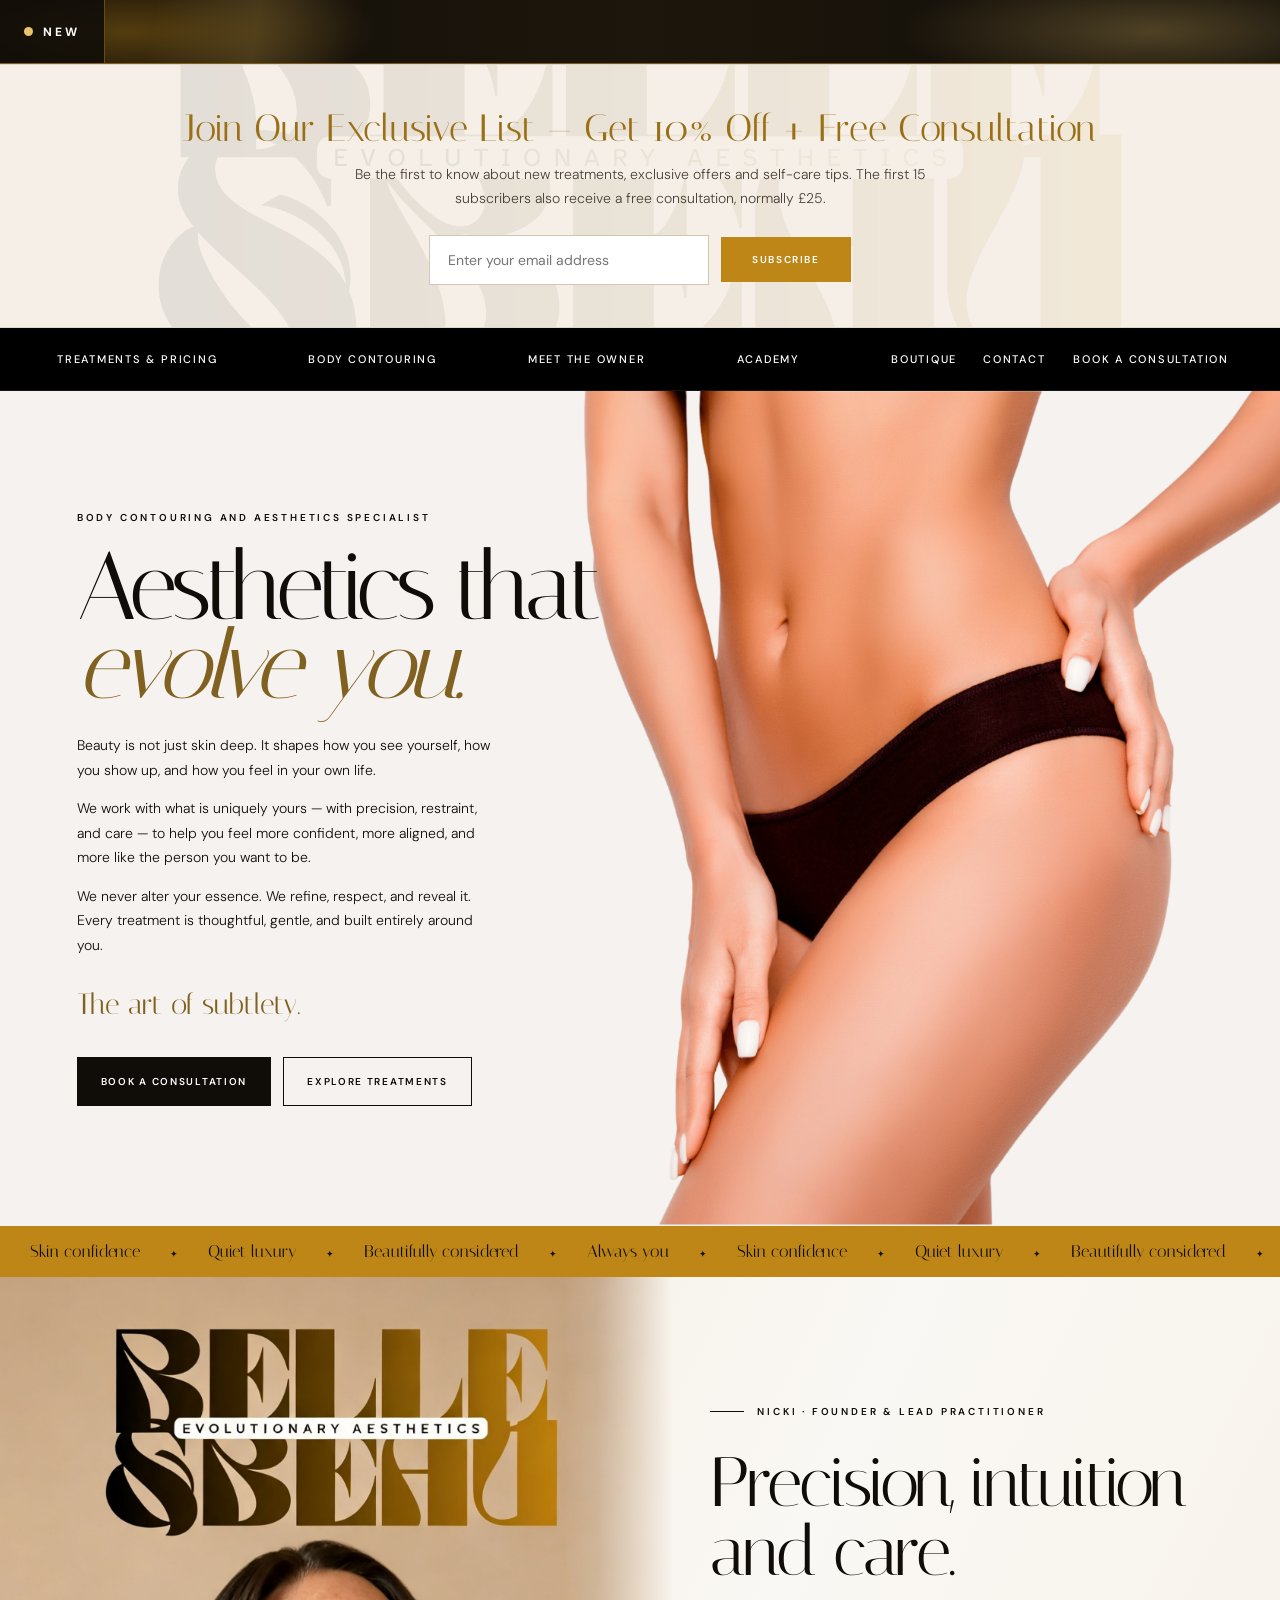
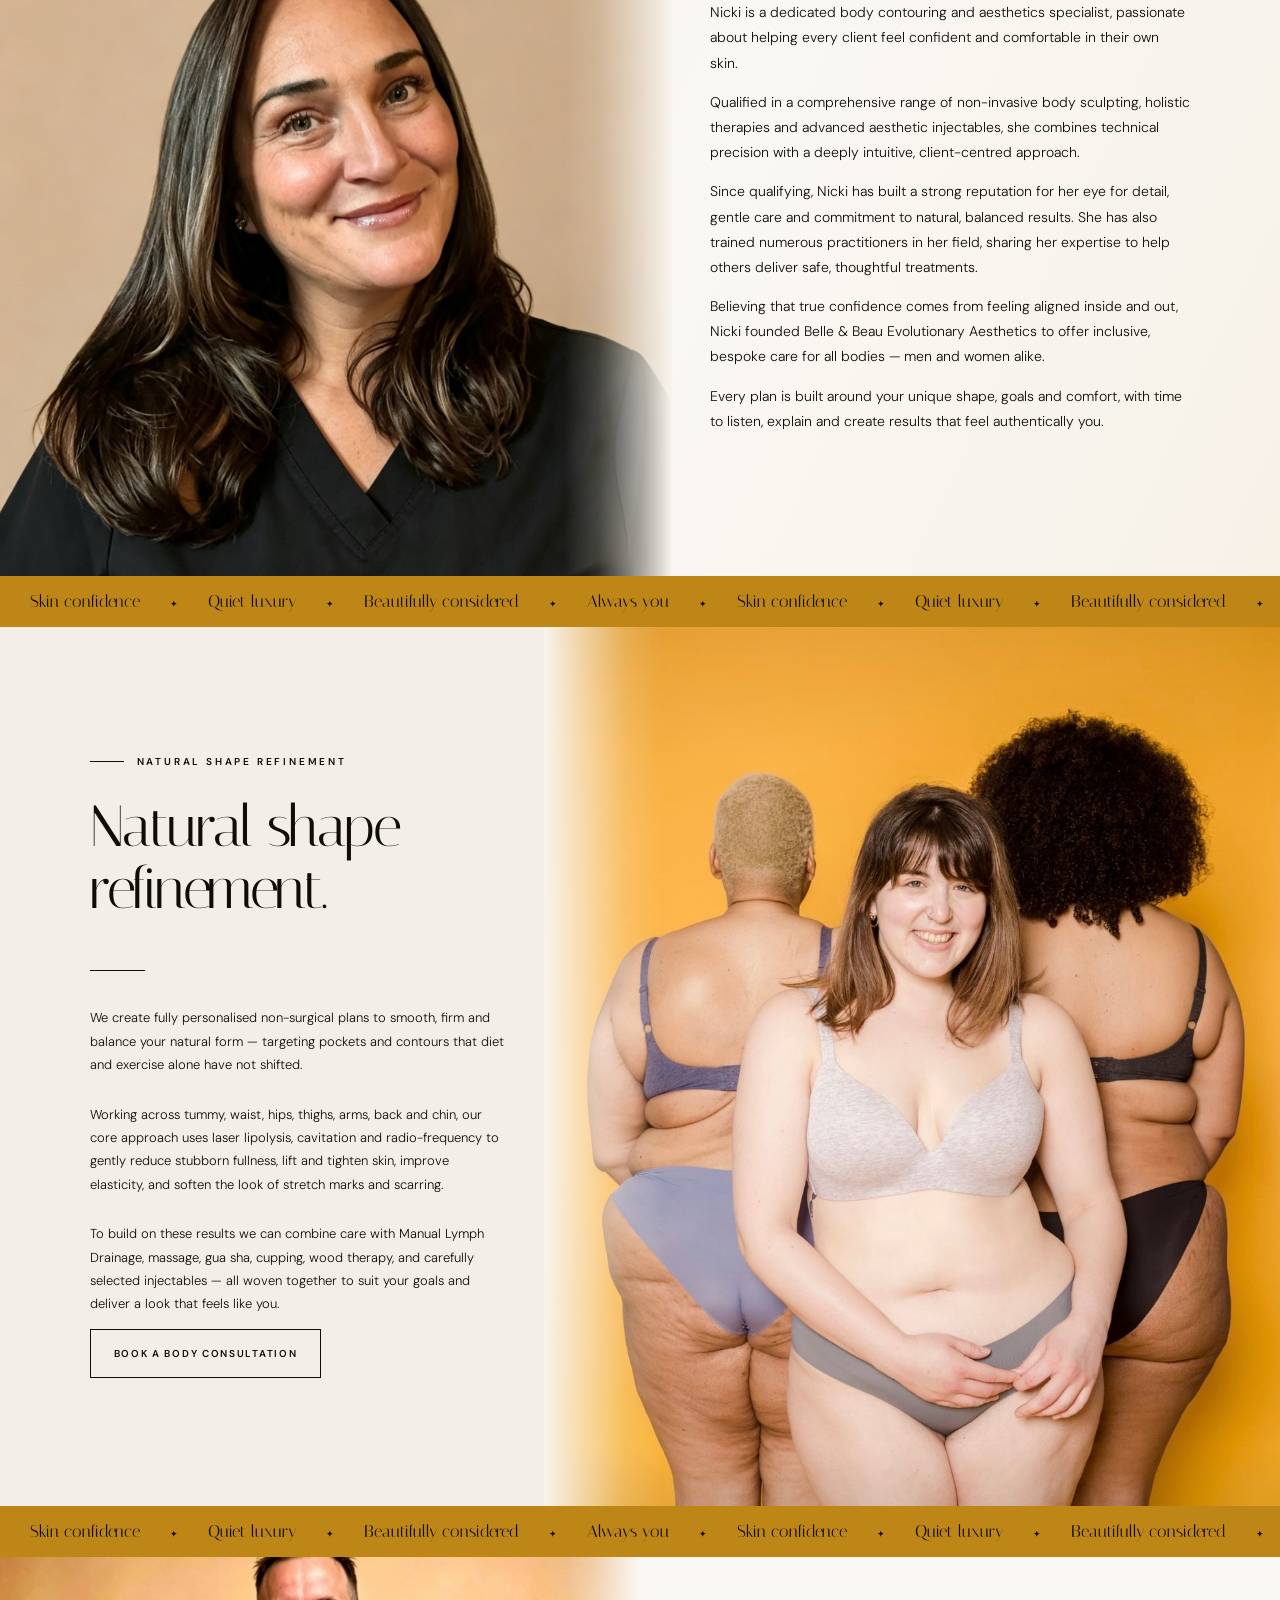
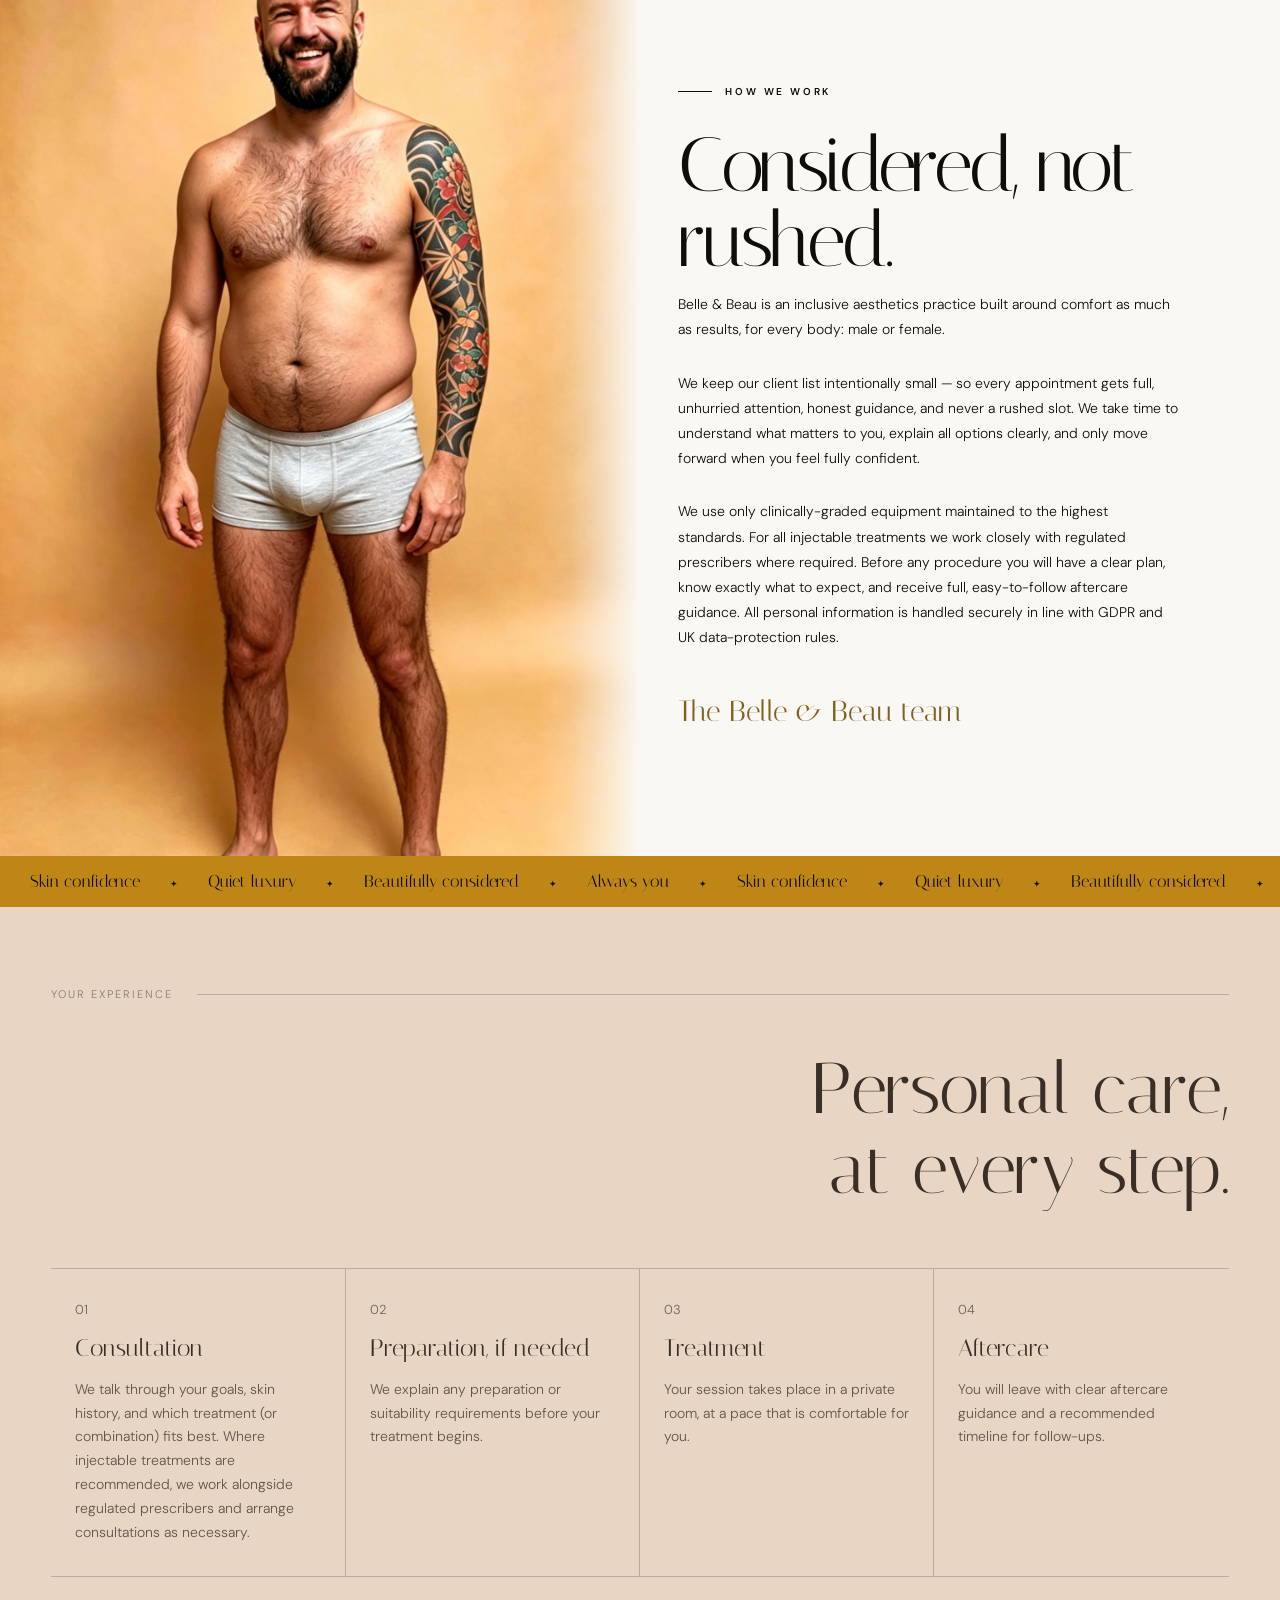
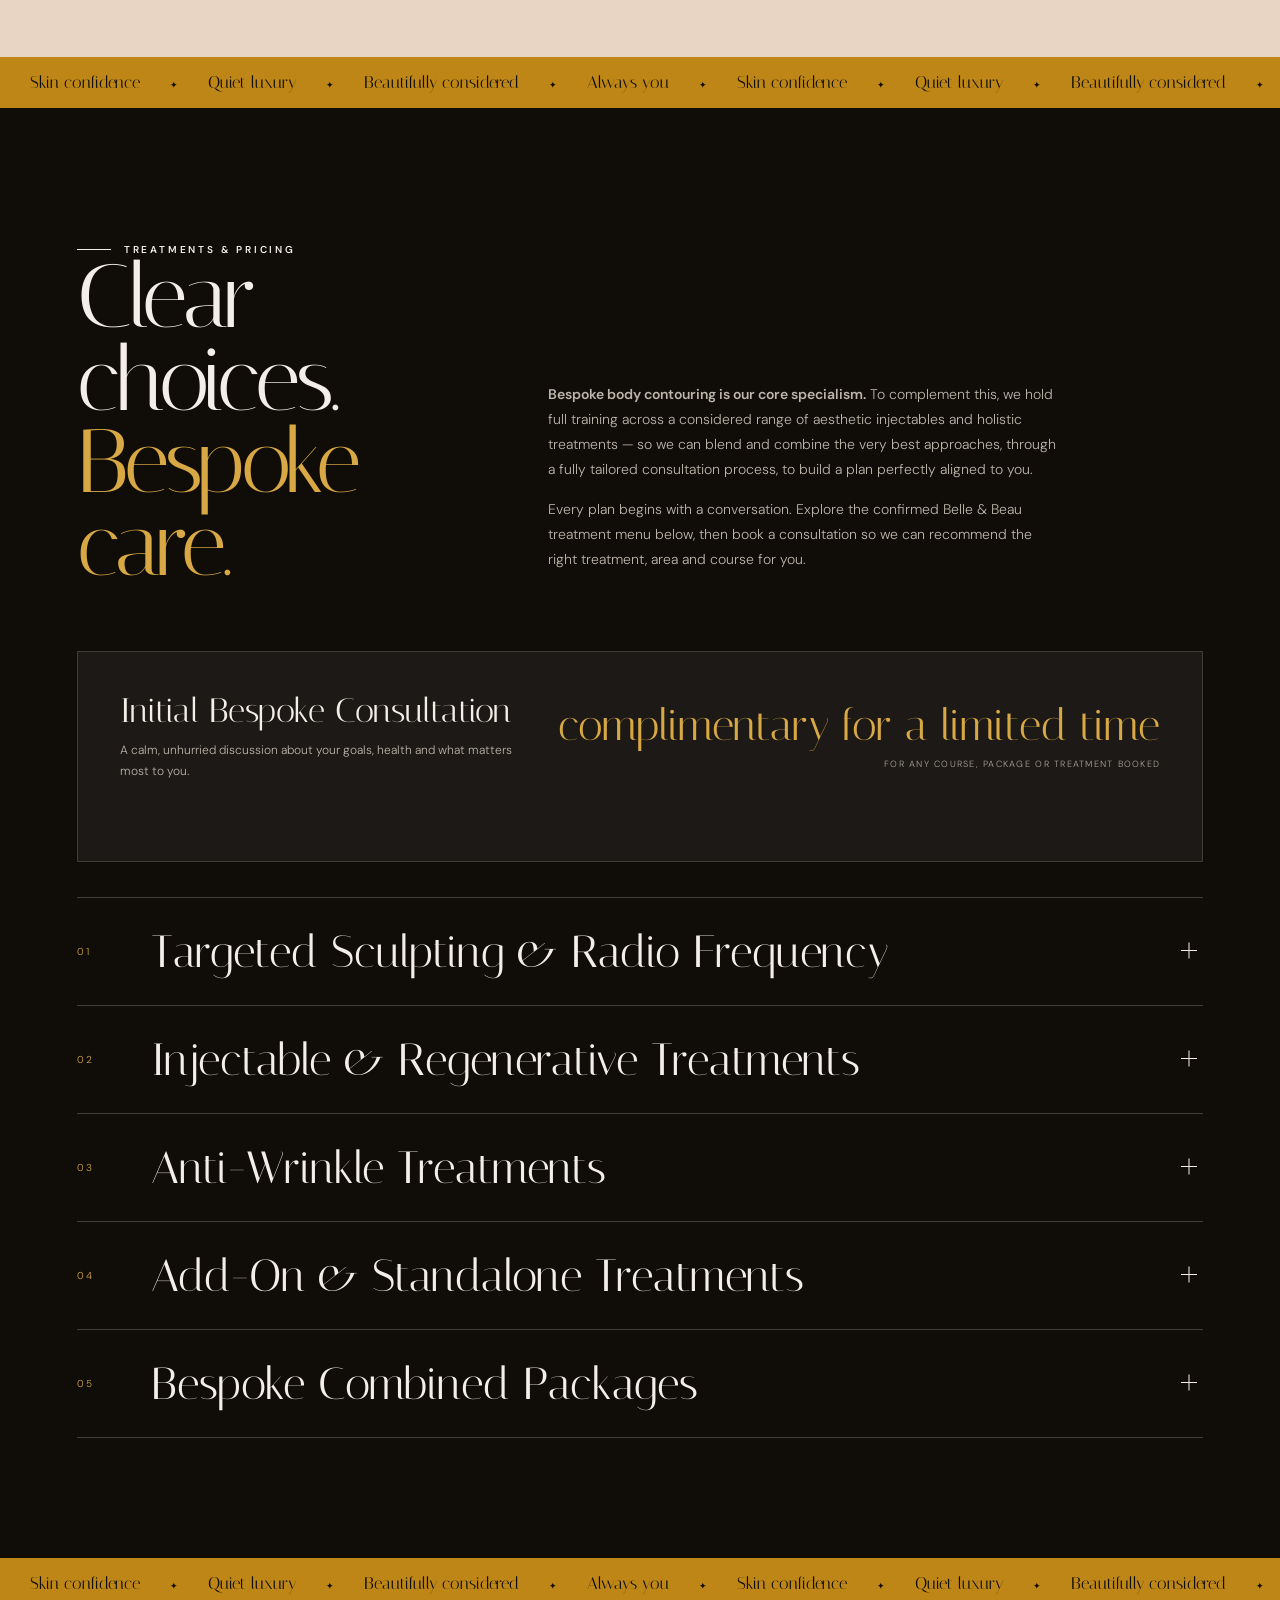
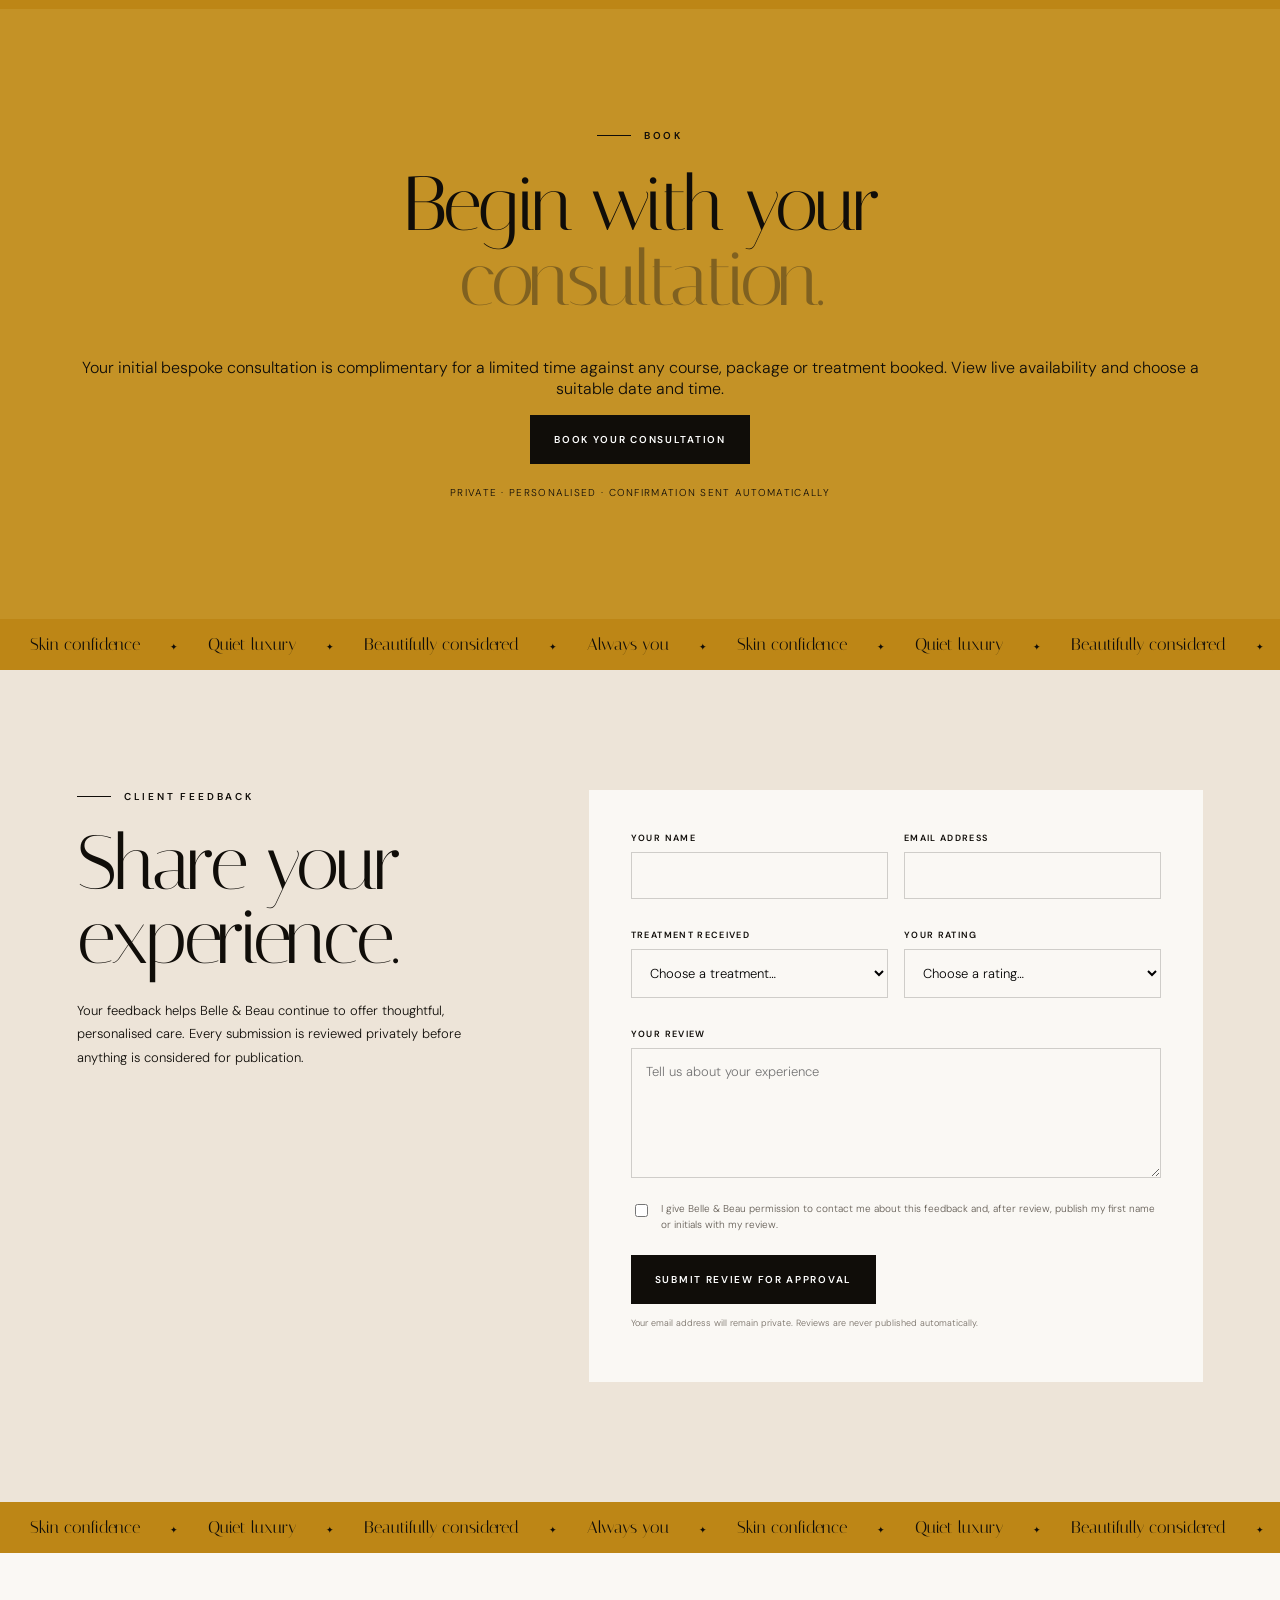
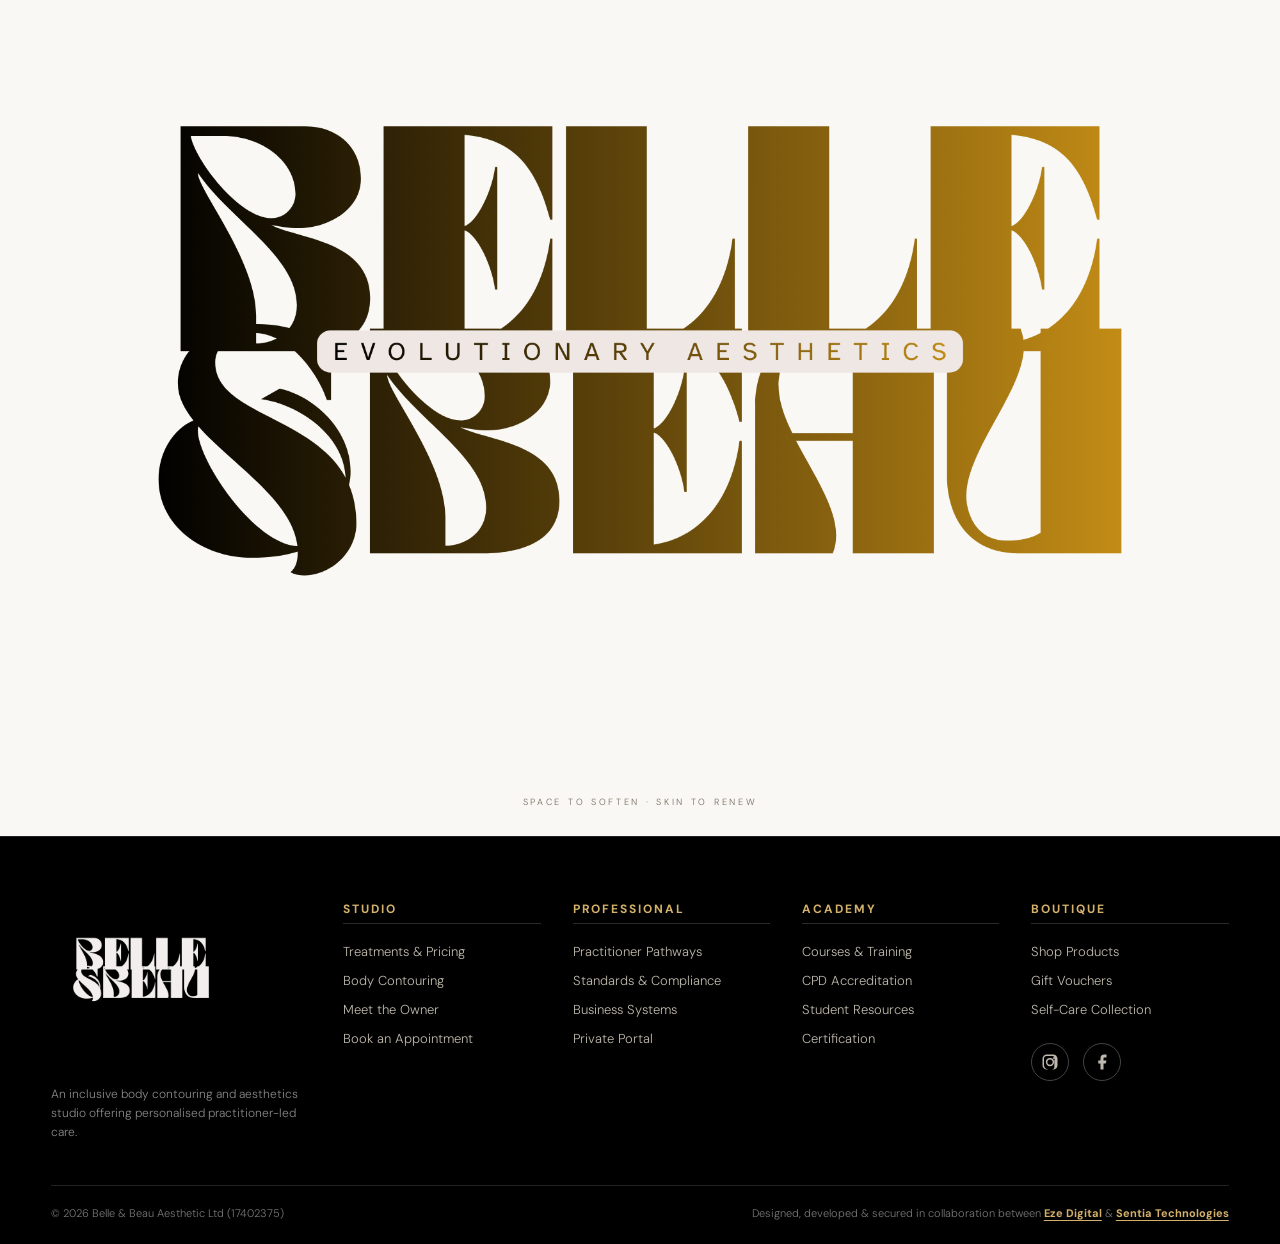
==== commit e9b62fd5: "Replace small announcement bar with gold rolling ticker (Glow Ritual, free consultation, Hideaway) C" ====
--- a/index.html
+++ b/index.html
@@ -1,517 +1,529 @@
-<!doctype html>
-<html lang="en">
-<head>
-  <meta charset="utf-8">
-  <meta name="viewport" content="width=device-width,initial-scale=1">
-  <meta name="description" content="Belle &amp; Beau Evolutionary Aesthetics — refined, personalised treatments designed around you.">
-  <title>Belle &amp; Beau | Body Contouring &amp; Aesthetics</title>
-  <link rel="icon" href="assets/favicon.ico" sizes="any">
-  <link rel="icon" type="image/png" sizes="32x32" href="assets/favicon-32x32.png">
-  <link rel="icon" type="image/png" sizes="16x16" href="assets/favicon-16x16.png">
-  <link rel="apple-touch-icon" sizes="180x180" href="assets/apple-touch-icon.png">
-  <meta name="theme-color" content="#c38e18">
-  <link rel="preconnect" href="https://fonts.googleapis.com">
-  <link rel="preconnect" href="https://fonts.gstatic.com" crossorigin>
-  <link href="https://fonts.googleapis.com/css2?family=DM+Sans:wght@300;400;500;600&amp;family=Italiana&amp;display=swap" rel="stylesheet">
-  <style>
-    :root{--ink:#100d09;--cream:#f3eee7;--paper:#faf8f4;--gold:#bd8616;--bronze:#806120;--line:rgba(16,13,9,.18);--serif:'Italiana',serif;--sans:'DM Sans',sans-serif}
-    *{box-sizing:border-box}html{scroll-behavior:smooth}body{margin:0;background:var(--paper);color:var(--ink);font-family:var(--sans);font-weight:300}body.lock{overflow:hidden}a{color:inherit}button{font:inherit}.skip{position:absolute;left:-999px}.skip:focus{left:16px;top:16px;z-index:100;background:#fff;padding:12px}
-    .announcement{height:31px;background:var(--ink);color:#fff;display:flex;align-items:center;justify-content:center;font-size:10px;letter-spacing:.18em;text-transform:uppercase}
-.nav{padding:14px 4vw;display:flex;justify-content:space-between;align-items:center;gap:20px;background:#000;border-bottom:1px solid rgba(255,255,255,.08);position:relative;z-index:20}
-.nav-links{display:flex;align-items:center;justify-content:space-between;gap:12px;flex:1;max-width:900px;margin:0 auto}
-.nav-actions{display:flex;align-items:center;gap:28px}
-.nav a{text-decoration:none;font-size:11px;text-transform:uppercase;letter-spacing:.16em;font-weight:500;color:#fff;transition:color .25s ease;white-space:nowrap}
-.nav a:hover{color:var(--gold)}
-header,.nav,.navbar{height:auto;overflow:hidden}.logo{display:none !important} .book-link{border-bottom:none;padding:10px 0}.menu{display:none;width:42px;height:42px;padding:10px;border:0;background:transparent;cursor:pointer;position:relative;z-index:32}.menu span{display:block;width:22px;height:1px;background:#fff;position:absolute;left:10px;transition:transform .3s ease,top .3s ease,opacity .2s ease}.menu span:nth-child(1){top:13px}.menu span:nth-child(2){top:20px}.menu span:nth-child(3){top:27px}.menu[aria-expanded="true"] span:nth-child(1){top:20px;transform:rotate(45deg)}.menu[aria-expanded="true"] span:nth-child(2){opacity:0}.menu[aria-expanded="true"] span:nth-child(3){top:20px;transform:rotate(-45deg)}
-    body.lock .nav{position:fixed;top:0;left:0;right:0}
-    .mobile-nav{display:none;position:fixed;inset:0;background:var(--paper);z-index:30;padding:145px 26px 45px;overflow:auto;opacity:0;visibility:hidden;transform:translateY(-10px);transition:opacity .3s ease,visibility .3s ease,transform .3s ease}.mobile-nav.open{opacity:1;visibility:visible;transform:none}.mobile-nav-inner{border-top:1px solid var(--line)}.mobile-nav a{display:flex;justify-content:space-between;align-items:center;padding:22px 0;border-bottom:1px solid var(--line);font-family:var(--serif);font-size:clamp(31px,10vw,48px);line-height:1;text-decoration:none}.mobile-nav a:after{content:"";width:11px;height:11px;border-top:1px solid currentColor;border-right:1px solid currentColor;transform:rotate(45deg);margin-right:7px}.mobile-nav .mobile-book{margin-top:30px;background:var(--ink);color:#fff;border:1px solid var(--ink);padding:18px 20px;font-family:var(--sans);font-size:10px;letter-spacing:.17em;text-transform:uppercase;justify-content:center}.mobile-nav .mobile-book:after{display:none}
-    .hero{min-height:calc(100vh - 129px);position:relative;display:flex;align-items:center;overflow:hidden;}
-.eyebrow{
-  font-size:10px;
-  letter-spacing:.28em;
-  text-transform:uppercase;
-  font-weight:600;
-  display:flex;
-  align-items:center;
-  gap:13px;
-}
-.eyebrow:before{
-  content:"";
-  width:34px;
-  height:1px;
-  background:currentColor;
-}.eyebrow.no-line:before{display:none}.hero h1{font-family:var(--serif);font-weight:400;font-size:clamp(58px,7.5vw,126px);line-height:.82;letter-spacing:-.055em;margin:24px 0 28px}.hero h1 em{display:block;font-weight:400;color:var(--bronze)}.hero p{max-width:420px;line-height:1.75;font-size:14px}.actions{display:flex;gap:12px;margin-top:36px}.btn{border:1px solid var(--ink);background:var(--ink);color:#fff;text-transform:uppercase;letter-spacing:.17em;font-size:10px;font-weight:600;padding:17px 23px;text-decoration:none;cursor:pointer;transition:.25s}.btn:hover{background:var(--gold);border-color:var(--gold)}.btn.ghost{background:transparent;color:var(--ink)}.btn.ghost:hover{background:var(--ink);color:#fff}.scroll{position:absolute;bottom:25px;left:7vw;z-index:2;font-size:9px;letter-spacing:.2em;text-transform:uppercase;display:flex;gap:12px;align-items:center}.scroll:before{content:"";width:50px;height:1px;background:currentColor}
-    .marquee{background:var(--gold);overflow:hidden;padding:15px 0;white-space:nowrap}.marquee-track{display:inline-block;animation:marquee 24s linear infinite;font-family:var(--serif);font-size:17px}.marquee span{margin:0 30px}.marquee b{font-weight:400}.marquee i{font-style:normal}.marquee i:after{content:'✦';font-size:9px}@keyframes marquee{to{transform:translateX(-50%)}}
-    section{padding:120px 6vw}.intro{display:grid;grid-template-columns:.7fr 1.3fr;gap:8vw;align-items:start;background:var(--paper)}.section-no{font-size:10px;letter-spacing:.16em;text-transform:uppercase;border-top:1px solid;padding-top:14px}.intro h2,.treatments h2,.story h2,.booking h2{font-family:var(--serif);font-size:clamp(46px,6vw,92px);font-weight:400;line-height:.98;letter-spacing:-.04em;margin:0}.intro h2 em,.booking h2 em{color:var(--bronze);font-style:normal}.intro-body{max-width:500px;margin:38px 0 0 auto}.intro-body p{font-size:15px;line-height:1.8}.signature{font-family:var(--serif);font-size:29px;margin-top:30px;color:var(--bronze)}
-    .treatments{background:var(--ink);color:var(--cream);padding-bottom:70px}.heading-row{display:flex;justify-content:space-between;align-items:end;margin-bottom:70px}.heading-row p{max-width:360px;color:#bdb5aa;line-height:1.7;font-size:13px}.service-list{border-top:1px solid rgba(255,255,255,.2)}.service{display:grid;grid-template-columns:65px 1fr 1fr auto;gap:30px;align-items:center;border-bottom:1px solid rgba(255,255,255,.2);padding:32px 0;cursor:pointer;transition:.3s}.service:hover{padding-left:15px;color:#d7a843}.service .num{font-size:10px;letter-spacing:.2em}.service h3{font-family:var(--serif);font-size:clamp(28px,3.4vw,52px);font-weight:400;margin:0}.service p{font-size:12px;color:#aca59c;max-width:330px;line-height:1.7}.service .arrow{position:relative;display:block;width:29px;height:29px;flex:0 0 29px;color:currentColor}.service .arrow:before{content:"";position:absolute;width:16px;height:1px;background:currentColor;left:6px;top:14px;transform:rotate(-45deg);transform-origin:center}.service .arrow:after{content:"";position:absolute;width:9px;height:9px;border-top:1px solid currentColor;border-right:1px solid currentColor;right:3px;top:3px}.service:focus-visible{outline:1px solid #d7a843;outline-offset:5px}
-    .editorial{padding:0;display:grid;grid-template-columns:.85fr 1.15fr;min-height:730px;background:var(--cream)}.editorial-image{background:url('natural-shape-refinement.png') center 38%/cover no-repeat;min-height:760px;position:relative;overflow:hidden}
-.editorial-image:after{content:'';position:absolute;inset:0;background:linear-gradient(270deg,transparent 84%,rgba(248,244,237,.18) 89%,rgba(248,244,237,.7) 96%,#f8f4ed 100%);z-index:1;pointer-events:none}.editorial-copy{padding:10vw 3vw 10vw 7vw;display:flex;flex-direction:column;justify-content:center}.editorial-copy blockquote{font-family:var(--serif);font-size:clamp(37px,4.5vw,67px);line-height:1.08;letter-spacing:-.035em;margin:28px 0}.editorial-copy p{font-size:13px;line-height:1.8;max-width:420px}.editorial-copy .signature{margin-bottom:30px}.editorial-copy .btn{align-self:flex-start}.rule{width:55px;height:1px;background:var(--ink);margin:22px 0}
-    .proof{padding:28px 6vw;display:grid;grid-template-columns:repeat(4,1fr);border-top:1px solid var(--line);border-bottom:1px solid var(--line)}.proof div{padding:16px 25px;border-right:1px solid var(--line)}.proof div:last-child{border:0}.proof strong{font-family:var(--serif);font-size:34px;font-weight:400;display:block}.proof span{font-size:9px;letter-spacing:.16em;text-transform:uppercase}
-    .anti{display:grid;grid-template-columns:.85fr 1.15fr;gap:8vw;background:#c49226}.anti h2{font-family:var(--serif);font-size:clamp(48px,6vw,88px);font-weight:400;line-height:.95;letter-spacing:-.04em;margin:24px 0}.anti-copy p{max-width:470px;line-height:1.8;font-size:14px}.anti-grid{display:grid;grid-template-columns:1fr 1fr;border-top:1px solid rgba(16,13,9,.3);align-self:center}.anti-grid span,.anti-grid a{display:block;padding:18px 5px;color:inherit;text-decoration:none;border-bottom:1px solid rgba(16,13,9,.3);font-family:var(--serif);font-size:21px}.anti-grid span:nth-child(odd),.anti-grid a:nth-child(odd){border-right:1px solid rgba(16,13,9,.3);padding-right:20px}.anti-grid span:nth-child(even),.anti-grid a:nth-child(even){padding-left:20px}.anti-grid [data-booking-key]{cursor:pointer;transition:.25s}.anti-grid [data-booking-key]:hover,.anti-grid [data-booking-key]:focus-visible{color:#fff;transform:translateX(5px);outline:none}
-    .process{background:var(--paper)}.process-head{display:grid;grid-template-columns:.7fr 1.3fr;gap:8vw;margin-bottom:70px}.process h2{font-family:var(--serif);font-size:clamp(46px,6vw,84px);font-weight:400;line-height:.98;letter-spacing:-.04em;margin:0}.steps{display:grid;grid-template-columns:repeat(4,1fr);border-top:1px solid var(--line)}.step{padding:32px 28px 20px 0;border-right:1px solid var(--line);min-height:245px}.step+.step{padding-left:28px}.step:last-child{border-right:0}.step-no{font-size:10px;letter-spacing:.18em;color:var(--bronze)}.step h3{font-family:var(--serif);font-size:25px;font-weight:400;margin:30px 0 14px}.step p{font-size:12px;line-height:1.75;color:#5f5850}
-    .story{display:grid;grid-template-columns:1fr 1fr;gap:9vw;align-items:center}.owner-story{grid-template-columns:1.05fr .95fr;gap:0;padding:0;background:linear-gradient(115deg,#f1e7da 0%,var(--paper) 54%,#f7f1e8 100%);position:relative;overflow:hidden}.monogram{aspect-ratio:1;background:linear-gradient(145deg,#e4d6c5,#f8f3eb);display:grid;place-items:center;position:relative;overflow:hidden}.monogram:before{content:'B';font-family:var(--serif);font-size:28vw;line-height:1;color:#b98928;transform:translateY(4%)}.monogram:after{content:'BELLE / BEAU';position:absolute;font-size:9px;letter-spacing:.35em;transform:rotate(-90deg);right:0}.story p{line-height:1.8;font-size:14px;max-width:500px}.story .eyebrow{margin-bottom:30px}.owner-portrait{
-  min-height:760px;
-  align-self:stretch;
-  overflow:hidden;
-  position:relative;
-  background:url('nicki-practitioner.jpeg') center 38%/cover no-repeat;
-}
-.owner-portrait:after{
-  content:'';
-  position:absolute;
-  inset:0;
-  background:linear-gradient(90deg,transparent 84%,rgba(248,244,237,.18) 89%,rgba(248,244,237,.7) 96%,#f8f4ed 100%);
-  z-index:1;
-  pointer-events:none;
-}
-    .owner-copy{padding:10vw 7vw 10vw 3vw}.owner-copy h2{font-size:clamp(46px,5.5vw,78px)}
-#about.story{padding:0;gap:0;align-items:stretch}.about-portrait{min-height:760px;position:relative;overflow:hidden;background:url('belle-beau-portrait.jpg') center 38%/cover no-repeat}.about-portrait:after{content:'';position:absolute;inset:0;background:linear-gradient(90deg,transparent 84%,rgba(250,248,244,.18) 89%,rgba(250,248,244,.7) 96%,var(--paper) 100%);z-index:1;pointer-events:none}.about-copy{padding:10vw 7vw 10vw 3vw;display:flex;flex-direction:column;justify-content:center}
-    .booking{background:#c49226;color:var(--ink);text-align:center}.booking .eyebrow{justify-content:center}.booking h2{max-width:850px;margin:25px auto 40px}.booking .btn{display:inline-block}.booking-note{margin-top:22px;font-size:10px;letter-spacing:.13em;text-transform:uppercase}
-    .brand-signature{padding:0;background:var(--paper);height:clamp(680px,69vw,1080px);position:relative;overflow:hidden}.brand-signature>div{position:absolute;inset:0;width:100%;height:100%}.brand-signature img{display:block;width:100%;height:100%;object-fit:cover;object-position:center 51%;mix-blend-mode:multiply}.brand-signature p{position:absolute;left:0;right:0;bottom:28px;margin:0;text-align:center;font-size:9px;letter-spacing:.3em;text-transform:uppercase;color:#746a5e}
-    
-    .modal{position:fixed;inset:0;background:rgba(5,4,3,.82);z-index:100;display:none;place-items:center;padding:20px}.modal.open{display:grid}.modal-card{background:var(--paper);width:min(920px,100%);max-height:90vh;overflow:auto;display:grid;grid-template-columns:.8fr 1.2fr;position:relative}.modal-side{background:#c49226;padding:55px 40px}.modal-side h3{font-family:var(--serif);font-size:47px;font-weight:400;margin:15px 0}.modal-side p{font-size:13px;line-height:1.7}.modal-form{padding:55px 50px}.close{position:absolute;right:20px;top:15px;border:0;background:none;font-size:28px;cursor:pointer}.grid{display:grid;grid-template-columns:1fr 1fr;gap:16px}.field{margin-bottom:17px}.field.full{grid-column:1/-1}.field label{display:block;font-size:9px;letter-spacing:.15em;text-transform:uppercase;font-weight:600;margin-bottom:8px}.field input,.field select,.field textarea{width:100%;border:1px solid var(--line);background:#fff;padding:14px;font:inherit;font-size:13px}.field textarea{min-height:85px;resize:vertical}.form-note{font-size:10px;line-height:1.5;color:#675f57;margin-top:12px}.success{display:none;padding:40px;text-align:center}.success h3{font-family:var(--serif);font-size:42px;font-weight:400}.success.show{display:block}.form-content.hide{display:none}
-    .reveal{opacity:0;transform:translateY(25px);transition:.7s ease}.reveal.on{opacity:1;transform:none}
-    .cookie-banner{position:fixed;z-index:150;left:22px;right:22px;bottom:22px;margin:auto;width:min(720px,calc(100% - 44px));background:var(--paper);color:var(--ink);border:1px solid var(--line);box-shadow:0 18px 60px rgba(16,13,9,.24);padding:20px 22px;display:none;grid-template-columns:1fr auto;gap:20px;align-items:center}.cookie-banner.show{display:grid}.cookie-banner p{margin:0;font-size:12px;line-height:1.65}.cookie-actions{display:flex;gap:9px;white-space:nowrap}.cookie-actions button{padding:12px 15px;font-size:9px}.cookie-actions .necessary{background:transparent;color:var(--ink)}
-    @media(max-width:900px){.nav{height:76px;grid-template-columns:auto 1fr auto;position:relative;z-index:31}.nav-links{display:none}.nav-actions a:not(.book-link){display:none}.logo{width:136px;height:62px;justify-self:center}.menu{display:block}.mobile-nav{display:block}.hero{min-height:720px;align-items:flex-end}.hero-media img{object-position:65% center}.hero-copy{width:100%;padding:0 7vw 90px}.hero h1{font-size:clamp(55px,15vw,90px)}.hero p{max-width:520px}.intro,.story,.anti,.process-head{grid-template-columns:1fr;gap:45px}.heading-row{display:block}.heading-row p{margin-top:25px}.service{grid-template-columns:40px 1fr auto}.service p{display:none}.editorial{grid-template-columns:1fr}.editorial-image{min-height:570px}.proof{grid-template-columns:1fr 1fr}.proof div:nth-child(2){border-right:0}.steps{grid-template-columns:1fr 1fr}.step:nth-child(2){border-right:0}.modal-card{grid-template-columns:1fr}.modal-side{padding:30px 35px}.modal-side h3{font-size:36px}.modal-form{padding:40px 30px}}
-    @media(max-width:560px){section{padding:85px 22px}.owner-story{gap:0;padding-top:0}.owner-portrait{min-height:540px;background-position:60% center}.owner-portrait:after{background:linear-gradient(0deg,var(--paper) 0%,rgba(250,248,244,.16) 4%,transparent 9%)}.owner-copy{padding:70px 22px 85px}.about-portrait{min-height:540px;background-position:60% center}.about-portrait:after{background:linear-gradient(0deg,var(--paper) 0%,rgba(250,248,244,.16) 4%,transparent 9%)}.about-copy{padding:70px 22px 85px}.brand-signature{height:470px}.brand-signature img{object-position:center 51%}.brand-signature p{bottom:18px}.announcement{font-size:8px}.book-link{font-size:9px!important}.hero{min-height:670px}.hero-copy{padding:0 22px 75px}.actions{flex-direction:column;align-items:flex-start}.scroll{display:none}.intro h2,.treatments h2,.story h2,.booking h2,.anti h2,.process h2{font-size:47px}.service{gap:10px;padding:24px 0}.service h3{font-size:29px}.editorial-image{min-height:460px;background-position:69% center}.editorial-copy{padding:85px 25px}.proof{padding:20px}.proof div{padding:15px 10px}.proof strong{font-size:27px}.anti-grid{grid-template-columns:1fr}.anti-grid span,.anti-grid span:nth-child(odd),.anti-grid span:nth-child(even),.anti-grid a:nth-child(even){padding:15px 0;border-right:0}.steps{grid-template-columns:1fr}.step,.step+.step{padding:28px 0;border-right:0;border-bottom:1px solid var(--line);min-height:0}.quote{padding:34px 24px}.modal-side{display:none}.modal-form{padding:50px 22px 30px}.cookie-banner{left:12px;right:12px;bottom:12px;width:calc(100% - 24px);grid-template-columns:1fr;padding:18px}.cookie-actions{white-space:normal}.cookie-actions button{flex:1}}
-    @media(prefers-reduced-motion:reduce){html{scroll-behavior:auto}.marquee-track{animation:none}.reveal{opacity:1;transform:none;transition:none}}
-  .anti-heading{font-family:var(--serif);font-size:clamp(28px,3vw,42px);font-weight:400;line-height:1.15;max-width:920px;margin:0 0 20px}.anti-choice label{display:block;margin-top:22px;font-size:9px;text-transform:uppercase;letter-spacing:.16em}.anti-addon-select{display:block;width:100%;margin-top:9px;padding:13px 38px 13px 13px;border:1px solid var(--line);border-radius:0;background:var(--paper);color:var(--ink);font:12px var(--sans)}.anti-choice small{display:block;margin-top:10px;color:#756e65;line-height:1.5}.anti-book-btn{display:block;width:100%;margin-top:12px;padding:13px;border:1px solid var(--ink);background:var(--ink);color:var(--cream);font:600 9px var(--sans);letter-spacing:.14em;text-transform:uppercase;cursor:pointer}.anti-book-btn:disabled{cursor:not-allowed;opacity:.45}.anti-addon-note{margin-top:34px;padding:32px;background:var(--ink);color:var(--cream)}.anti-addon-note h4{font-family:var(--serif);font-size:32px;font-weight:400;margin:0 0 15px}.anti-addon-note p{max-width:980px;line-height:1.75}.pricing-intro strong{font-weight:600}.price-content>.consult-card{margin:0 0 34px}.package-strip{grid-template-columns:repeat(4,1fr)}@media(max-width:900px){.package-strip{grid-template-columns:repeat(2,1fr)}}@media(max-width:560px){.package-strip{grid-template-columns:1fr}.anti-addon-note{padding:24px}}</style>
-  <style>
-       .pricing{background:var(--ink);color:var(--cream);padding-top:135px}.pricing-head{display:grid;grid-template-columns:.72fr 1.28fr;gap:8vw;margin-bottom:65px}.pricing h2{font-family:var(--serif);font-size:clamp(52px,7vw,100px);font-weight:400;line-height:.92;letter-spacing:-.045em;margin:0}.pricing h2 em{display:block;color:#d7a843;font-style:normal}.pricing-intro{max-width:510px;align-self:end}.pricing-intro p{font-size:14px;line-height:1.8;color:#bdb5aa}.consult-card{display:grid;grid-template-columns:1fr auto;gap:30px;align-items:center;background:rgba(255,255,255,.05);border:1px solid rgba(255,255,255,.15);padding:38px 42px;margin-bottom:35px;transition:.3s}.consult-card:hover{padding-left:52px;border-color:#d7a843}.consult-card h3{font-family:var(--serif);font-size:34px;font-weight:400;margin:0 0 9px;color:var(--cream)}.consult-card p{margin:0;color:#bdb5aa;font-size:12px;line-height:1.7}.consult-price{text-align:right}.consult-price strong{font-family:var(--serif);font-size:44px;font-weight:400;display:block;color:#d7a843}.consult-price span{font-size:9px;letter-spacing:.14em;text-transform:uppercase;color:#aca59c}.price-category{border-top:1px solid rgba(255,255,255,.2)}.price-category:last-of-type{border-bottom:1px solid rgba(255,255,255,.2)}.price-category summary{list-style:none;display:grid;grid-template-columns:54px 1fr auto;gap:20px;align-items:center;padding:27px 0;cursor:pointer;transition:.3s}.price-category summary:hover{padding-left:15px;color:#d7a843}.price-category summary::-webkit-details-marker{display:none}.price-index{font-size:10px;letter-spacing:.18em;color:#d7a843}.price-category summary h3{font-family:var(--serif);font-size:clamp(28px,3.5vw,48px);font-weight:400;margin:0;color:var(--cream)}.price-toggle{width:28px;height:28px;position:relative}.price-toggle:before,.price-toggle:after{content:"";position:absolute;left:6px;top:13px;width:16px;height:1px;background:var(--cream)}.price-toggle:after{transform:rotate(90deg);transition:.25s}.price-category[open] .price-toggle:after{transform:none}.price-content{padding:5px 0 55px 74px}.price-lead{max-width:780px;font-size:13px;line-height:1.8;margin:0 0 26px;color:#bdb5aa}.package-strip{display:grid;grid-template-columns:repeat(3,1fr);border:1px solid rgba(255,255,255,.15);margin:0 0 35px;background:rgba(255,255,255,.03)}.package-strip div{padding:24px;border-right:1px solid rgba(255,255,255,.15);transition:.3s}.package-strip div:hover{background:rgba(215,168,67,.08)}.package-strip div:last-child{border:0}.package-strip span{display:block;font-size:9px;letter-spacing:.14em;text-transform:uppercase;color:#aca59c;margin-bottom:9px}.package-strip strong{font-family:var(--serif);font-size:26px;font-weight:400;color:var(--cream)}.package-note{font-size:11px;color:#d7a843;margin-top:9px;line-height:1.5}.price-grid{display:grid;grid-template-columns:repeat(2,1fr);border-top:1px solid rgba(255,255,255,.15)}.price-item{padding:25px 28px 25px 0;border-bottom:1px solid rgba(255,255,255,.15);transition:.3s;cursor:pointer}.price-item:nth-child(even){padding-left:28px;border-left:1px solid rgba(255,255,255,.15)}.price-item:hover{background:rgba(255,255,255,.04);padding-left:38px;color:#d7a843}.price-item:nth-child(even):hover{padding-left:38px}.price-item h4{font-family:var(--serif);font-size:24px;font-weight:400;margin:0 0 10px;color:var(--cream)}.price-meta{display:flex;gap:14px;flex-wrap:wrap;margin-bottom:11px}.price-meta strong{font-size:11px;letter-spacing:.08em;color:#d7a843}.price-meta span{font-size:10px;color:#aca59c}.price-item p{font-size:11px;line-height:1.7;color:#8f887f;margin:0}.addon-list{display:grid;grid-template-columns:repeat(3,1fr);gap:1px;background:rgba(255,255,255,.15);border:1px solid rgba(255,255,255,.15);margin-top:28px}.addon-list div{background:rgba(255,255,255,.03);padding:20px;transition:.3s}.addon-list div:hover{background:rgba(215,168,67,.08)}.addon-list span{display:block;font-size:10px;line-height:1.5;color:#aca59c}.addon-list strong{display:block;font-family:var(--serif);font-size:22px;font-weight:400;margin-bottom:6px;color:var(--cream)}.combined-grid{display:grid;grid-template-columns:1fr 1fr;gap:18px}.combined-card{background:rgba(255,255,255,.05);border:1px solid rgba(255,255,255,.15);padding:34px;transition:.3s;cursor:pointer}.combined-card:hover{background:rgba(215,168,67,.08);border-color:#d7a843;transform:translateY(-3px)}.combined-card h4{font-family:var(--serif);font-size:31px;line-height:1.1;font-weight:400;margin:0 0 18px;color:var(--cream)}.combined-card p{font-size:11px;line-height:1.75;color:#bdb5aa}.combined-option{border-top:1px solid rgba(255,255,255,.15);padding-top:16px;margin-top:18px}.combined-option strong{display:block;font-size:13px;margin-bottom:6px;color:var(--cream)}.combined-option span{display:block;font-size:11px;line-height:1.7;color:#aca59c}.saving{color:#d7a843;font-weight:600}.practical-list{display:grid;grid-template-columns:1fr 1fr;gap:0 40px;margin:25px 0 0;padding:0;list-style:none;border-top:1px solid rgba(255,255,255,.15)}.practical-list li{padding:17px 0;border-bottom:1px solid rgba(255,255,255,.15);font-size:12px;line-height:1.6;color:#bdb5aa}.bookable-price{position:relative;cursor:pointer;transition:background .25s ease,color .25s ease,padding-left .3s ease}.bookable-price:hover,.bookable-price:focus-visible{background:rgba(255,255,255,.04)!important;color:#d7a843!important;outline:none}.combined-card.bookable-price:hover,.combined-card.bookable-price:focus-visible{background:rgba(215,168,67,.08)!important}
-
-/* ============================================================
-   GOLD HOVER "BOOK A CONSULTATION" — WHITE → GOLD ON HOVER
-   ============================================================ */
-.price-book{
-  display:block !important;
-  margin-top:12px;
-  font-size:9px;
-  letter-spacing:.15em;
-  text-transform:uppercase;
-  color:#ffffff;
-  font-weight:600;
-  opacity:0;
-  transform:translateY(4px);
-  transition:all 0.25s ease;
-  height:0;
-  overflow:hidden;
-}
-.price-book:after{
-  content:"";
-  display:inline-block;
-  width:7px;
-  height:7px;
-  border-top:1px solid currentColor;
-  border-right:1px solid currentColor;
-  transform:rotate(45deg);
-  margin-left:8px;
-}
-#pricing .price-item:hover .price-book,
-#pricing .combined-card:hover .price-book,
-#pricing .consult-card:hover .price-book {
-  color:#d7a843 !important;
-  opacity:1 !important;
-  transform:translateY(0) !important;
-  height:auto !important;
-  margin-top:12px !important;
-}
-
-    @media(max-width:900px){.pricing-head{grid-template-columns:1fr;gap:45px}.combined-grid{grid-template-columns:1fr}.addon-list{grid-template-columns:1fr 1fr}}
-    @media(max-width:560px){.pricing h2{font-size:47px;color:var(--cream)}.consult-card{grid-template-columns:1fr;padding:27px}.consult-price{text-align:left}.price-category summary{grid-template-columns:34px 1fr auto;gap:10px}.price-content{padding:0 0 42px}.package-strip,.price-grid,.addon-list,.practical-list{grid-template-columns:1fr}.package-strip div{border-right:0;border-bottom:1px solid rgba(255,255,255,.15)}.price-item,.price-item:nth-child(even){padding:22px 0;border-left:0}.combined-card{padding:26px}} </style>
-  <style>
-    .review-submit{background:#ede4d8;display:grid;grid-template-columns:.8fr 1.2fr;gap:8vw;align-items:start}.review-copy h2{font-family:var(--serif);font-size:clamp(46px,6vw,82px);font-weight:400;line-height:.96;letter-spacing:-.04em;margin:24px 0}.review-copy p{max-width:470px;font-size:13px;line-height:1.8}.review-form{background:var(--paper);padding:42px}.review-form .grid{gap:16px}.review-form .field{margin-bottom:14px}.review-form .field input,.review-form .field select,.review-form .field textarea{background:transparent}.review-form .field textarea{min-height:130px}.review-consent{display:flex;gap:10px;align-items:flex-start;font-size:10px;line-height:1.6;color:#625b53;margin:4px 0 22px}.review-consent input{margin-top:3px}.review-note{font-size:9px;line-height:1.6;color:#756d64;margin-top:12px}.review-status{display:none;border-top:1px solid var(--line);padding-top:24px}.review-status.show{display:block}.review-status h3{font-family:var(--serif);font-size:34px;font-weight:400;margin:0 0 10px}.honeypot{position:absolute;left:-9999px}
-    @media(max-width:900px){.review-submit{grid-template-columns:1fr;gap:45px}}
-    @media(max-width:560px){.review-submit{padding:85px 22px}.review-copy h2{font-size:47px}.review-form{padding:28px 22px}}
-  </style>
-  <style>
-  .email-list{background:#f5efe8;color:#4a3f35;padding:42px 24px;text-align:center;border-top:1px solid #e2d5c8;border-bottom:1px solid #e2d5c8;position:relative;overflow:hidden}
-.email-watermark {
-  position: absolute;
-  inset: 0;
-  background-image: url('belle-beau-logo-new-transparent.png');
-  background-repeat: no-repeat;
-  background-position: center;
-  background-size: cover;
-  opacity: 0.07;
-  pointer-events: none;
-  z-index: 0;
-}
-.email-list h2,.email-list p,.email-list-form,.email-list-status{position:relative;z-index:1}
-.email-list h2{margin:0 0 14px;font-family:var(--serif);font-size:clamp(30px,3vw,46px);font-weight:400;line-height:1.1;color:#9a6f16}
-.email-list>p{max-width:650px;margin:0 auto 24px;font-size:14px;line-height:1.7}
-.email-list-form {
-  display: flex;
-  gap: 12px;
-  justify-content: center;
-  align-items: center;
-  width: 100%;
-  margin: 0 auto;
-  padding: 0;
-}
-.email-list-form input[type="hidden"],
-.email-list-form .honeypot,
-.email-list-form .skip {
-  display: none;
-}
-.email-list-input {
-  width: 280px;
-  padding: 15px 18px;
-  border: 1px solid #d4c5b5;
-  background: #fff;
-  font: 14px var(--sans);
-  outline: none;
-  box-sizing: border-box;
-}
-.email-list-btn {
-  padding: 15px 30px;
-  border: 1px solid var(--gold);
-  border-radius: 0;
-  background: var(--gold);
-  color: #fff;
-  font: 600 10px var(--sans);
-  letter-spacing: .16em;
-  text-transform: uppercase;
-  cursor: pointer;
-  transition: .25s;
-  white-space: nowrap;
-}
-.email-list-btn:hover,.email-list-btn:focus-visible{background:var(--ink);border-color:var(--ink)}
-.email-list-status{display:none;max-width:580px;margin:22px auto 0;padding-top:20px;border-top:1px solid #d4c5b5}
-.email-list-status.show{display:block}
-.email-list-status h3{margin:0 0 8px;font-family:var(--serif);font-size:29px;font-weight:400;color:#9a6f16}
-.email-list-status p{margin:0;font-size:13px;line-height:1.6}
-@media(max-width:640px){.email-list{padding:38px 22px}.email-list-form{flex-direction:column}.email-list-input,.email-list-btn{width:100%}.email-list h2{font-size:31px}.email-list>p{font-size:14px}}
- </style> <style>
-    @media(max-width:560px){
-      body{overflow-wrap:anywhere}
-      section{padding:76px 24px}
-      .hero-copy{padding:0 24px 64px;text-shadow:0 1px 0 rgba(255,255,255,.22)}.hero-copy p{font-size:15px;line-height:1.72;margin:0 0 16px;color:#17130f}.hero-copy .signature{margin:18px 0 24px}
-      .owner-copy p,.story p,.editorial-copy p,.pricing-intro p,.price-lead,.anti-addon-note p,.booking p,.review-copy p{font-size:15px;line-height:1.75;margin:0 0 20px;letter-spacing:0}
-      .owner-copy h2,.story h2,.editorial-copy blockquote,.process h2,.pricing h2{overflow-wrap:normal;word-break:normal;hyphens:none}
-      .owner-copy h2,.story h2{font-size:44px;line-height:1.02;margin-bottom:28px}
-      .owner-copy .eyebrow,.story .eyebrow{margin-bottom:20px}
-      .editorial-copy{padding:72px 24px}.editorial-copy blockquote{font-size:43px;line-height:1.03;margin:22px 0 28px}.editorial-copy .rule{margin:0 0 28px}
-      .process-head{margin-bottom:42px}.process h2{font-size:44px;line-height:1.02}.section-no{margin-bottom:14px}
-      .step,.step+.step{padding:28px 0}.step h3{margin:18px 0 10px}.step p{font-size:14px;line-height:1.72}
-      .pricing{padding-left:20px;padding-right:20px}.pricing-head{margin-bottom:42px}.pricing h2{font-size:44px;line-height:.98;margin-bottom:30px}.pricing-intro{max-width:none}
-      .consult-card{padding:28px 22px;gap:22px}.consult-card h3{font-size:30px;line-height:1.08}.consult-card p{font-size:13px;line-height:1.65;margin-bottom:0}.consult-price span{display:block;line-height:1.55}
-      .price-category summary{grid-template-columns:28px minmax(0,1fr) 26px;gap:9px;padding:24px 0}.price-category summary h3{font-size:29px;line-height:1.05;overflow-wrap:normal;word-break:normal}.price-content{padding:4px 0 38px}.price-lead{max-width:none}
-      .price-item,.price-item:nth-child(even){padding:26px 0}.price-item h4{font-size:27px;line-height:1.08}.price-item p{font-size:14px;line-height:1.7}.price-meta{gap:10px}.price-meta strong,.price-meta span{font-size:12px;line-height:1.5}
-      .anti-heading{font-size:31px;line-height:1.12;margin-bottom:20px}.anti-addon-note{margin-top:30px;padding:26px 20px}.anti-addon-note h4{font-size:29px}
-      .combined-card p,.combined-option span{font-size:13px;line-height:1.68}.combined-option strong{font-size:14px;line-height:1.5}
-      .personal-care-grid{grid-template-columns:1fr !important}
-      .personal-care-grid>div{border-right:none !important;border-bottom:1px solid rgba(58,47,38,.25) !important;padding:28px 0 !important}
-      .personal-care-grid>div:last-child{border-bottom:none !important}
-  </style>
-</head>
-<body>
-  <a class="skip" href="#main">Skip to content</a>
-  <div class="announcement">Consultations Normally £25 — Complimentary for a limited time · Personalised treatment plans</div>
-<section class="email-list" id="email-list" aria-labelledby="email-list-title">
-  <div class="email-watermark"></div>
-  <h2 id="email-list-title">Join Our Exclusive List — Get 10% Off + Free Consultation</h2>
-  <p>Be the first to know about new treatments, exclusive offers and self-care tips. The first 15 subscribers also receive a free consultation, normally £25.</p>
-  <form class='email-list-form' id='emailListForm' method='POST' name='email-list'>
-    <input type="hidden" name="form-name" value="email-list">
-    <p class="honeypot"><label>Leave this field empty <input name="website" tabindex="-1" autocomplete="off"></label></p>
-    <label class="skip" for="emailListAddress">Email address</label>
-    <input type="email" class="email-list-input" id="emailListAddress" name="email" placeholder="Enter your email address" autocomplete="email" required>
-    <button type="submit" class="email-list-btn">SUBSCRIBE</button>
-  </form>
-</section>
-  <header class="nav">
-    <button class="menu" type="button" aria-label="Open navigation" aria-expanded="false" aria-controls="mobileNav"><span></span><span></span><span></span></button>
-    <nav class="nav-links" aria-label="Primary">
-  <a href="#pricing">Treatments & Pricing</a>
-  <a href="#body-contouring">Body Contouring</a>
-  <a href="#owner">Meet the Owner</a>
-  <a href="academy.html">Academy</a>
-  <a href="boutique.html">Boutique</a>
-</nav>
-    <div class="nav-actions"><a href="#contact">Contact</a><a href="#book" class="book-link" data-book>Book a consultation</a></div>
-  </header>
-  <nav class="mobile-nav" id="mobileNav" aria-label="Mobile navigation" aria-hidden="true"><div class="mobile-nav-inner"><a href="#pricing">Treatments & Pricing</a>
-<a href="#body-contouring">Body Contouring</a>
-<a href="#owner">Meet the Owner</a><a href="academy.html">Academy</a><a href="boutique.html">Boutique</a><a href="#reviews">Leave a review</a><a href="#contact">Contact</a><a class="mobile-book" href="#book" data-book>Book a consultation</a></div></nav>
-  <main id="main">
-    <section class="hero">
-      <div class="hero-media">
-        <img src="body-contouring-hero.jpg.png" alt="Body contouring treatment focus" fetchpriority="high" style="width:100vw; height:100%; object-fit:cover; object-position:center 38%; position:absolute; right:0; top:0; z-index:1;">
-      </div>
-      <div class="hero-copy reveal" style="position:relative; z-index:2;">
-        <div class="eyebrow no-line">Body Contouring and Aesthetics Specialist</div>
-        <h1>Aesthetics that<em>evolve you.</em></h1>
-        <p>Beauty is not just skin deep. It shapes how you see yourself, how you show up, and how you feel in your own life.</p>
-        <p>We work with what is uniquely yours — with precision, restraint, and care — to help you feel more confident, more aligned, and more like the person you want to be.</p>
-        <p>We never alter your essence. We refine, respect, and reveal it. Every treatment is thoughtful, gentle, and built entirely around you.</p>
-        <div class="signature">The art of subtlety.</div>
-        <div class="actions"><a class="btn" href="#book" data-book>Book a consultation</a><a class="btn ghost" href="#body-contouring">Explore treatments</a></div>
-      </div>
-      
-    </section>
-    <div class="marquee"><div class="marquee-track"><span>Skin confidence</span><i></i><span>Quiet luxury</span><i></i><span>Beautifully considered</span><i></i><span>Always you</span><i></i><span>Skin confidence</span><i></i><span>Quiet luxury</span><i></i><span>Beautifully considered</span><i></i><span>Always you</span><i></i></div></div>
-    <section class="story owner-story" id="owner"><div class="owner-portrait reveal" role="img" aria-label="Nicki, founder and lead practitioner at Belle and Beau Evolutionary Aesthetics"></div><div class="owner-copy reveal"><div class="eyebrow">Nicki · Founder &amp; Lead Practitioner</div><h2>Precision, intuition and care.</h2><p>Nicki is a dedicated body contouring and aesthetics specialist, passionate about helping every client feel confident and comfortable in their own skin.</p><p>Qualified in a comprehensive range of non-invasive body sculpting, holistic therapies and advanced aesthetic injectables, she combines technical precision with a deeply intuitive, client-centred approach.</p><p>Since qualifying, Nicki has built a strong reputation for her eye for detail, gentle care and commitment to natural, balanced results. She has also trained numerous practitioners in her field, sharing her expertise to help others deliver safe, thoughtful treatments.</p><p>Believing that true confidence comes from feeling aligned inside and out, Nicki founded Belle &amp; Beau Evolutionary Aesthetics to offer inclusive, bespoke care for all bodies — men and women alike.</p><p>Every plan is built around your unique shape, goals and comfort, with time to listen, explain and create results that feel authentically you.</p></div></section>
-    <div class="marquee"><div class="marquee-track"><span>Skin confidence</span><i></i><span>Quiet luxury</span><i></i><span>Beautifully considered</span><i></i><span>Always you</span><i></i><span>Skin confidence</span><i></i><span>Quiet luxury</span><i></i><span>Beautifully considered</span><i></i><span>Always you</span><i></i></div></div>
-    
-    <section class="editorial" id="body-contouring"><div class="editorial-copy reveal"><div class="eyebrow">Natural shape refinement</div><blockquote>Natural shape refinement.</blockquote><div class="rule"></div><p>We create fully personalised non-surgical plans to smooth, firm and balance your natural form — targeting pockets and contours that diet and exercise alone have not shifted.</p><p>Working across tummy, waist, hips, thighs, arms, back and chin, our core approach uses laser lipolysis, cavitation and radio-frequency to gently reduce stubborn fullness, lift and tighten skin, improve elasticity, and soften the look of stretch marks and scarring.</p><p>To build on these results we can combine care with Manual Lymph Drainage, massage, gua sha, cupping, wood therapy, and carefully selected injectables — all woven together to suit your goals and deliver a look that feels like you.</p><a class="btn ghost" href="#book" data-book data-choice="Body Contouring Consultation">Book a body consultation</a></div><div class="editorial-image" role="img" aria-label="Belle and Beau beauty portrait"></div></section>
-<div class="marquee"><div class="marquee-track"><span>Skin confidence</span><i></i><span>Quiet luxury</span><i></i><span>Beautifully considered</span><i></i><span>Always you</span><i></i><span>Skin confidence</span><i></i><span>Quiet luxury</span><i></i><span>Beautifully considered</span><i></i><span>Always you</span><i></i></div></div>
-<section class="story" id="about">
-  <div class="about-portrait reveal" role="img" aria-label="Belle and Beau beauty portrait — considered, not rushed"></div>
-  <div class="about-copy reveal">
-    <div class="eyebrow">How we work</div>
-    <h2>Considered, not rushed.</h2>
-    <p>Belle &amp; Beau is an inclusive aesthetics practice built around comfort as much as results, for every body: male or female.</p>
-    <p>We keep our client list intentionally small — so every appointment gets full, unhurried attention, honest guidance, and never a rushed slot. We take time to understand what matters to you, explain all options clearly, and only move forward when you feel fully confident.</p>
-    <p>We use only clinically-graded equipment maintained to the highest standards. For all injectable treatments we work closely with regulated prescribers where required. Before any procedure you will have a clear plan, know exactly what to expect, and receive full, easy-to-follow aftercare guidance. All personal information is handled securely in line with GDPR and UK data-protection rules.</p>
-    <div class="signature">The Belle &amp; Beau team</div>
-  </div>
-</section>
-<div class="marquee"><div class="marquee-track"><span>Skin confidence</span><i></i><span>Quiet luxury</span><i></i><span>Beautifully considered</span><i></i><span>Always you</span><i></i><span>Skin confidence</span><i></i><span>Quiet luxury</span><i></i><span>Beautifully considered</span><i></i><span>Always you</span><i></i></div></div>
-<section style="background: #e8d5c4; color: #3a2f26; padding: 80px 4vw;">
-  <div style="display:flex;align-items:center;margin-bottom:48px">
-    <span style="font-size:11px;letter-spacing:.18em;text-transform:uppercase;color:rgba(58,47,38,.55);margin-right:24px">Your experience</span>
-    <div style="height:1px;background:rgba(58,47,38,.25);flex:1"></div>
-  </div>
-  <h2 style="font-family:'Italiana',serif;font-size:clamp(42px,6vw,72px);line-height:1.1;font-weight:400;text-align:right;margin:0 0 60px 0;color:#3a2f26">
-    Personal care,<br>at every step.
-  </h2>
-  <div class="personal-care-grid" style="display:grid;grid-template-columns:repeat(4,1fr);border-top:1px solid rgba(58,47,38,.25);border-bottom:1px solid rgba(58,47,38,.25)">
-    <div style="padding:32px 24px;border-right:1px solid rgba(58,47,38,.25)">
-      <div style="font-size:13px;color:#3a2f26;opacity:.7;margin-bottom:16px">01</div>
-      <h3 style="font-family:'Italiana',serif;font-size:24px;font-weight:400;margin:0 0 16px">Consultation</h3>
-      <p style="font-size:14px;line-height:1.7;color:rgba(58,47,38,.78);margin:0">We talk through your goals, skin history, and which treatment (or combination) fits best. Where injectable treatments are recommended, we work alongside regulated prescribers and arrange consultations as necessary.</p>
-    </div>
-    <div style="padding:32px 24px;border-right:1px solid rgba(58,47,38,.25)">
-      <div style="font-size:13px;color:#3a2f26;opacity:.7;margin-bottom:16px">02</div>
-      <h3 style="font-family:'Italiana',serif;font-size:24px;font-weight:400;margin:0 0 16px">Preparation, if needed</h3>
-      <p style="font-size:14px;line-height:1.7;color:rgba(58,47,38,.78);margin:0">We explain any preparation or suitability requirements before your treatment begins.</p>
-    </div>
-    <div style="padding:32px 24px;border-right:1px solid rgba(58,47,38,.25)">
-      <div style="font-size:13px;color:#3a2f26;opacity:.7;margin-bottom:16px">03</div>
-      <h3 style="font-family:'Italiana',serif;font-size:24px;font-weight:400;margin:0 0 16px">Treatment</h3>
-      <p style="font-size:14px;line-height:1.7;color:rgba(58,47,38,.78);margin:0">Your session takes place in a private room, at a pace that is comfortable for you.</p>
-    </div>
-    <div style="padding:32px 24px">
-      <div style="font-size:13px;color:#3a2f26;opacity:.7;margin-bottom:16px">04</div>
-      <h3 style="font-family:'Italiana',serif;font-size:24px;font-weight:400;margin:0 0 16px">Aftercare</h3>
-      <p style="font-size:14px;line-height:1.7;color:rgba(58,47,38,.78);margin:0">You will leave with clear aftercare guidance and a recommended timeline for follow-ups.</p>
-    </div>
-  </div>
-</section>
-<div class="marquee"><div class="marquee-track"><span>Skin confidence</span><i></i><span>Quiet luxury</span><i></i><span>Beautifully considered</span><i></i><span>Always you</span><i></i><span>Skin confidence</span><i></i><span>Quiet luxury</span><i></i><span>Beautifully considered</span><i></i><span>Always you</span><i></i></div></div>
-    <section class="pricing" id="pricing">
-      <div class="pricing-head"><div><div class="eyebrow">Treatments &amp; pricing</div><h2>Clear choices.<em>Bespoke care.</em></h2></div><div class="pricing-intro"><p><strong>Bespoke body contouring is our core specialism.</strong> To complement this, we hold full training across a considered range of aesthetic injectables and holistic treatments — so we can blend and combine the very best approaches, through a fully tailored consultation process, to build a plan perfectly aligned to you.</p><p>Every plan begins with a conversation. Explore the confirmed Belle &amp; Beau treatment menu below, then book a consultation so we can recommend the right treatment, area and course for you.</p></div></div>
-      <div class="consult-card reveal" data-fresha="https://www.fresha.com/en-GB/a/the-hideaway-beauty-calne-uk-8-phelps-parade-bqr1c6o4/booking?offerItems=sv%3A30336251"><div><h3>Initial Bespoke Consultation</h3><p>A calm, unhurried discussion about your goals, health and what matters most to you.</p></div><div class="consult-price"><strong>complimentary for a limited time</strong><span>for any course, package or treatment booked</span></div></div>
-      <details class="price-category"><summary><span class="price-index">01</span><h3>Targeted Sculpting &amp; Radio Frequency</h3><span class="price-toggle" aria-hidden="true"></span></summary><div class="price-content">
-        
-        <p class="price-lead">One targeted area is treated per session, allowing focused work on specific stubborn fat pockets or skin concerns. Any suitable area can be treated following consultation.</p>
-        <div class="package-strip"><div><span>Single session · 1 hr</span><strong>£95</strong></div><div><span>Course of 5</span><strong>£450</strong><div class="package-note">£90 per session</div></div><div><span>Course of 10</span><strong>£850</strong><div class="package-note">£85 per session · includes 1 complimentary MLD session</div></div><div><span>Monthly maintenance · 1 hr 25 mins</span><strong>£85</strong><div class="package-note">A tailored blend to preserve and enhance your results</div></div></div>
-        <div class="price-grid">
-          <article class="price-item" data-fresha="https://www.fresha.com/en-GB/a/the-hideaway-beauty-calne-uk-8-phelps-parade-bqr1c6o4/booking?offerItems=sv%3A30336117"><h4>Tummy &amp; Waist Sculpt</h4><div class="price-meta"><strong>£95</strong><span>1 hr</span></div><p>Targeted contouring to refine your natural shape, smooth texture, firm skin and reduce stubborn fat pockets.</p></article>
-          <article class="price-item" data-fresha="https://www.fresha.com/en-GB/a/the-hideaway-beauty-calne-uk-8-phelps-parade-bqr1c6o4/booking?offerItems=sv%3A30336178"><h4>Non-Surgical BBL</h4><div class="price-meta"><strong>£105</strong><span>1 hr 30 mins</span></div><p>Vacuum therapy, laser lipolysis, cavitation and radio frequency tightening to lift, shape and enhance the glutes with balanced, natural definition.</p></article>
-          <article class="price-item" data-fresha="https://www.fresha.com/en-GB/a/the-hideaway-beauty-calne-uk-8-phelps-parade-bqr1c6o4/booking?offerItems=sv%3A30336462"><h4>Arm Sculpt (Bingo Wings)</h4><div class="price-meta"><strong>£95</strong><span>1 hr</span></div><p>Focused upper-arm work to firm skin and smooth soft, stubborn fat for a sleeker shape.</p></article>
-          <article class="price-item" data-fresha="https://www.fresha.com/en-GB/a/the-hideaway-beauty-calne-uk-8-phelps-parade-bqr1c6o4/booking?offerItems=sv%3A30336467"><h4>Hip Sculpt</h4><div class="price-meta"><strong>£95</strong><span>1 hr</span></div><p>Refines and smooths the hip line, targeting hard-to-shift deposits for a balanced silhouette.</p></article>
-          <article class="price-item" data-fresha="https://www.fresha.com/en-GB/a/the-hideaway-beauty-calne-uk-8-phelps-parade-bqr1c6o4/booking?offerItems=sv%3A30336135"><h4>Inner Thigh Sculpt</h4><div class="price-meta"><strong>£95</strong><span>1 hr</span></div><p>Precise contouring to reduce bulk, smooth texture and firm skin for a more even shape.</p></article>
-          <article class="price-item" data-fresha="https://www.fresha.com/en-GB/a/the-hideaway-beauty-calne-uk-8-phelps-parade-bqr1c6o4/booking?offerItems=sv%3A30336481"><h4>Outer Thigh Sculpt</h4><div class="price-meta"><strong>£95</strong><span>1 hr</span></div><p>Targets the outer thighs and saddle bags, smoothing contours and supporting skin firmness.</p></article>
-          <article class="price-item" data-fresha="https://www.fresha.com/en-GB/a/the-hideaway-beauty-calne-uk-8-phelps-parade-bqr1c6o4/booking?offerItems=sv%3A30336490"><h4>Back Sculpt</h4><div class="price-meta"><strong>£95</strong><span>1 hr</span></div><p>Smooths back rolls, bra overhang or the lower back area while supporting tighter-looking skin.</p></article>
-          <article class="price-item" data-fresha="https://www.fresha.com/en-GB/a/the-hideaway-beauty-calne-uk-8-phelps-parade-bqr1c6o4/booking?offerItems=sv%3A30336503"><h4>Knee Sculpt</h4><div class="price-meta"><strong>£95</strong><span>1 hr</span></div><p>Refines the area around the knees for a cleaner, more contoured line between thigh and calf.</p></article>
-          <article class="price-item" data-fresha="https://www.fresha.com/en-GB/a/the-hideaway-beauty-calne-uk-8-phelps-parade-bqr1c6o4/booking?offerItems=sv%3A30336264"><h4>RF Facial</h4><div class="price-meta"><strong>£95</strong><span>1 hr</span></div><p>Stimulates natural collagen production to lift, firm and smooth the face while reducing fine lines.</p></article>
-          <article class="price-item" data-fresha="https://www.fresha.com/en-GB/a/the-hideaway-beauty-calne-uk-8-phelps-parade-bqr1c6o4/booking?offerItems=sv%3A30336622"><h4>RF Décolletage</h4><div class="price-meta"><strong>£95</strong><span>1 hr</span></div><p>Targeted tightening and smoothing for the chest and upper torso, supporting elasticity and even texture.</p></article>
-          <article class="price-item" data-fresha="https://www.fresha.com/en-GB/a/the-hideaway-beauty-calne-uk-8-phelps-parade-bqr1c6o4/booking?offerItems=sv%3A30336519"><h4>Custom Area Sculpt</h4><div class="price-meta"><strong>£95</strong><span>1 hr</span></div><p>A fully bespoke plan for another specific area, created after your consultation.</p></article>
-        </div>
-      </div></details>
-      <details class="price-category"><summary><span class="price-index">02</span><h3>Injectable &amp; Regenerative Treatments</h3><span class="price-toggle" aria-hidden="true"></span></summary><div class="price-content">
-        <p class="price-lead">All injectable treatments require a separate consultation with our registered prescriber before booking.</p>
-        <div class="price-grid">
-          
-          <article class="price-item" data-fresha="https://www.fresha.com/en-GB/a/the-hideaway-beauty-calne-uk-8-phelps-parade-bqr1c6o4/booking?offerItems=sv%3A23070399"><h4>Vitamin B12 — First Appointment</h4><div class="price-meta"><strong>£30</strong><span>Includes consultation · 30 mins</span></div><p>Supports energy levels, brain function and overall wellbeing.</p></article><article class="price-item" data-fresha="https://www.fresha.com/en-GB/a/the-hideaway-beauty-calne-uk-8-phelps-parade-bqr1c6o4/booking?offerItems=sv%3A23070399"><h4>Vitamin B12 — Top-Up Appointment</h4><div class="price-meta"><strong>£30</strong><span>Returning clients · 10 mins</span></div><p>A short follow-up appointment after the initial consultation and suitability assessment.</p></article>
-          <article class="price-item"><h4>Polynucleotides · Eye Area</h4><div class="price-meta"><strong>£110</strong><span>45 mins</span></div><p>Regenerative deep repair supporting hydration, collagen and smoother-looking fine lines.</p></article>
-          <article class="price-item"><h4>Polynucleotides · Full Face</h4><div class="price-meta"><strong>£175</strong><span>45 mins</span></div><p>Recommended course: 2 sessions spaced 4 weeks apart.</p></article>
-          <article class="price-item"><h4>Skin Boosters</h4><div class="price-meta"><strong>£150</strong><span>1 hr 5 mins</span></div><p>Deep-hydrating hyaluronic acid treatment to plump, smooth and revitalise dull or dehydrated skin.</p></article>
-        </div>
-      </div></details>
-      <details class="price-category"><summary><span class="price-index">03</span><h3>Anti-Wrinkle Treatments</h3><span class="price-toggle" aria-hidden="true"></span></summary><div class="price-content">
-        <h4 class="anti-heading">Our Anti-Wrinkle treatments offers personalised assessments within your consultation.</h4>
-        <p class="price-lead">This treatment specifically targets fine lines and wrinkles for a smoother, more youthful look by temporarily relaxing the muscles, which in turn reduces fine lines. This effect typically lasts 3–4 months, where further treatment may be needed to maintain the results. You must have had a face-to-face consultation with our registered prescriber. Please contact us to book this appointment first.</p>
-        <div class="price-grid"><article class="price-item anti-choice"><h4>1 Area</h4><div class="price-meta"><strong>£175</strong><span>15 mins</span></div><label>Treatment area<select class="anti-addon-select" aria-label="Treatment area for 1 Area"><option value="">Choose an area</option><option>Crow's Feet</option><option>Brow Lift</option><option>Bunny Lines</option><option>Downturned Mouth Corners</option><option>Gummy Smile</option><option>Pebble Chin</option><option>Lip Flip / Smoker's Lines</option></select></label><button class="anti-book-btn" type="button">Choose an option to continue</button></article><article class="price-item anti-choice"><h4>2 Areas</h4><div class="price-meta"><strong>£200</strong><span>25 mins · Forehead &amp; Frown</span></div><label>Optional add-on<select class="anti-addon-select" aria-label="Optional add-on for 2 Areas"><option value="">No add-on</option><option>Brow Lift · £50</option><option>Bunny Lines · £50</option><option>Downturned Mouth Corners · £50</option><option>Gummy Smile · £50</option><option>Pebble Chin · £50</option><option>Lip Flip / Smoker's Lines · £60</option></select></label><button class="anti-book-btn" type="button">Choose an option to continue</button></article><article class="price-item anti-choice"><h4>3 Areas</h4><div class="price-meta"><strong>£215</strong><span>25 mins · Forehead, Frown &amp; Crow's Feet</span></div><label>Optional add-on<select class="anti-addon-select" aria-label="Optional add-on for 3 Areas"><option value="">No add-on</option><option>Brow Lift · £50</option><option>Bunny Lines · £50</option><option>Downturned Mouth Corners · £50</option><option>Gummy Smile · £50</option><option>Pebble Chin · £50</option><option>Lip Flip / Smoker's Lines · £60</option></select></label><button class="anti-book-btn" type="button">Choose an option to continue</button></article><article class="price-item anti-choice"><h4>Neck Lift (Nefertiti)</h4><div class="price-meta"><strong>£155</strong><span>30 mins</span></div><label>Optional add-on<select class="anti-addon-select" aria-label="Optional add-on for Neck Lift (Nefertiti)"><option value="">No add-on</option><option>Brow Lift · £50</option><option>Bunny Lines · £50</option><option>Downturned Mouth Corners · £50</option><option>Gummy Smile · £50</option><option>Pebble Chin · £50</option><option>Lip Flip / Smoker's Lines · £60</option></select></label><button class="anti-book-btn" type="button">Choose an option to continue</button></article><article class="price-item anti-choice"><h4>Jawline Slimming / Masseter Reduction</h4><div class="price-meta"><strong>£200</strong><span>30 mins</span></div><label>Optional add-on<select class="anti-addon-select" aria-label="Optional add-on for Jawline Slimming / Masseter Reduction"><option value="">No add-on</option><option>Brow Lift · £50</option><option>Bunny Lines · £50</option><option>Downturned Mouth Corners · £50</option><option>Gummy Smile · £50</option><option>Pebble Chin · £50</option><option>Lip Flip / Smoker's Lines · £60</option></select></label><button class="anti-book-btn" type="button">Choose an option to continue</button></article><article class="price-item anti-choice"><h4>Underarm Hyperhidrosis</h4><div class="price-meta"><strong>£250</strong><span>45 mins</span></div><label>Optional add-on<select class="anti-addon-select" aria-label="Optional add-on for Underarm Hyperhidrosis"><option value="">No add-on</option><option>Brow Lift · £50</option><option>Bunny Lines · £50</option><option>Downturned Mouth Corners · £50</option><option>Gummy Smile · £50</option><option>Pebble Chin · £50</option><option>Lip Flip / Smoker's Lines · £60</option></select></label><button class="anti-book-btn" type="button">Choose an option to continue</button></article></div>
-        <div class="anti-addon-note"><h4>Anti-Wrinkle add-ons</h4><p>These treatments are designed to be added to our standard 1, 2 and 3 Area prices. If you wish to have only one of these treatments, please book 1 Area—not an add-on treatment—or book a consultation so we can discuss your requirements. All Anti-Wrinkle treatments must not be booked until you have had a consultation with our prescriber.</p><p>Add-ons cannot be booked alone at the add-on price. When booked alone, the 1 Area price of £175 applies.</p></div>
-      </div></details>
-      <details class="price-category"><summary><span class="price-index">04</span><h3>Add-On &amp; Standalone Treatments</h3><span class="price-toggle" aria-hidden="true"></span></summary><div class="price-content"><div class="price-grid">
-        <article class="price-item" data-fresha="https://www.fresha.com/en-GB/a/the-hideaway-beauty-calne-uk-8-phelps-parade-bqr1c6o4/booking?offerItems=sv%3A30336200"><h4>Infrared Detox Blanket</h4><div class="price-meta"><strong>£50 single</strong><strong>£225 course of 5</strong><strong>£40 add-on</strong><span>45 mins</span></div><p>Supports circulation, reduced bloating and enhanced fat-release results. Not available as an add-on to RF Facial, RF Décolletage or injectable treatments.</p></article>
-        <article class="price-item" data-fresha="https://www.fresha.com/en-GB/a/the-hideaway-beauty-calne-uk-8-phelps-parade-bqr1c6o4/booking?offerItems=sv%3A30336560"><h4>Manual Lymphatic Drainage (MLD)</h4><div class="price-meta"><strong>£85 standalone</strong><strong>£130 with sauna blanket</strong><span>45 mins</span></div><p>Gentle specialist rhythmic massage to ease swelling, reduce heaviness and support natural waste processing.</p></article>
-        <article class="price-item" data-fresha="https://www.fresha.com/en-GB/a/the-hideaway-beauty-calne-uk-8-phelps-parade-bqr1c6o4/booking?offerItems=sv%3A30336613"><h4>Brazilian Wood Sculpting</h4><div class="price-meta"><strong>£95</strong><span>45 mins</span></div><p>Manual sculpting with specialist wooden tools to smooth cellulite, drain fluid and define contours.</p></article>
-        
-      </div></div></details>
-      <details class="price-category"><summary><span class="price-index">05</span><h3>Bespoke Combined Packages</h3><span class="price-toggle" aria-hidden="true"></span></summary><div class="price-content">
-        <p class="price-lead">Designed to work in synergy, combining carefully selected approaches to support faster, longer-lasting results.</p>
-        <div class="combined-grid">
-          <article class="combined-card"><h4>Radiance &amp; Renewal</h4><p><strong>Polynucleotides + RF Facial</strong></p><p>Radio frequency supports collagen, lift and firmness at the skin's foundation, while polynucleotides support cellular repair, hydration and regeneration.</p><div class="combined-option"><strong>2 RF Facial + 2 Full Face Polynucleotide sessions</strong><span>Individual total £610 · Package <b>£545</b> · <b class="saving">Save £65</b></span></div><div class="combined-option"><strong>1 RF Facial + 1 Full Face Polynucleotide</strong><span>Individual total £305 · Combined <b>£275</b> · <b class="saving">Save £30</b></span></div></article>
-          <article class="combined-card"><h4>Define &amp; Refine</h4><p><strong>Official Skinny Bottle + Targeted Body Contouring</strong></p><p>Choose one area: bingo wings, inner thighs, double chin, ankles, knees or FUPA.</p><div class="combined-option"><strong>3 Custom Sculpt + 2 Skinny Bottle treatments</strong><span>Small area total £570 · Package <b>£515</b> · <b class="saving">Save £55</b><br>Large area total £630 · Package <b>£565</b> · <b class="saving">Save £65</b></span></div><div class="combined-option"><strong>1 Custom Sculpt + 1 Skinny Bottle treatment</strong><span>Small area total £220 · Combined <b>£195</b> · <b class="saving">Save £25</b><br>Large area total £250 · Combined <b>£220</b> · <b class="saving">Save £30</b></span></div></article>
-        </div>
-      </div></details>
-      
-    </section>
-<div class="marquee"><div class="marquee-track"><span>Skin confidence</span><i></i><span>Quiet luxury</span><i></i><span>Beautifully considered</span><i></i><span>Always you</span><i></i><span>Skin confidence</span><i></i><span>Quiet luxury</span><i></i><span>Beautifully considered</span><i></i><span>Always you</span><i></i></div></div>
-    <section class="booking" id="book"><div class="eyebrow">Book</div><h2 class="reveal">Begin with your <em>consultation.</em></h2><p>Your initial bespoke consultation is complimentary for a limited time against any course, package or treatment booked. View live availability and choose a suitable date and time.</p><a class="btn" href="https://www.fresha.com/en-GB/a/the-hideaway-beauty-calne-uk-8-phelps-parade-bqr1c6o4/booking?offerItems=sv%3A30336251" target="_blank" rel="noopener noreferrer" data-book>Book your consultation</a><div class="booking-note">Private · Personalised · Confirmation sent automatically</div></section>
-<div class="marquee"><div class="marquee-track"><span>Skin confidence</span><i></i><span>Quiet luxury</span><i></i><span>Beautifully considered</span><i></i><span>Always you</span><i></i><span>Skin confidence</span><i></i><span>Quiet luxury</span><i></i><span>Beautifully considered</span><i></i><span>Always you</span><i></i></div></div>
-    <section class="review-submit" id="reviews"><div class="review-copy reveal"><div class="eyebrow">Client feedback</div><h2>Share your experience.</h2><p>Your feedback helps Belle &amp; Beau continue to offer thoughtful, personalised care. Every submission is reviewed privately before anything is considered for publication.</p></div><div class="review-form reveal">
-      <form id='reviewForm' method='POST' name='client-review'><input type="hidden" name="form-name" value="client-review"><p class="honeypot"><label>Leave this field empty <input name="company"></label></p><div class="grid"><div class="field"><label for="reviewName">Your name</label><input id="reviewName" name="name" required autocomplete="name"></div><div class="field"><label for="reviewEmail">Email address</label><input id="reviewEmail" name="email" type="email" required autocomplete="email"></div><div class="field"><label for="reviewService">Treatment received</label><select id="reviewService" name="treatment" required><option value="">Choose a treatment…</option><option>Targeted Sculpting</option><option>RF Facial</option><option>RF Décolletage</option><option>Vitamin B12</option><option>Polynucleotides</option><option>Skin Boosters</option><option>Anti-Wrinkle</option><option>Infrared Detox Blanket</option><option>Manual Lymphatic Drainage</option><option>Brazilian Wood Sculpting</option><option>Monthly Maintenance</option><option>Combined Treatment Package</option><option>Other</option></select></div><div class="field"><label for="reviewRating">Your rating</label><select id="reviewRating" name="rating" required><option value="">Choose a rating…</option><option value="5">5 — Excellent</option><option value="4">4 — Very good</option><option value="3">3 — Good</option><option value="2">2 — Fair</option><option value="1">1 — Poor</option></select></div><div class="field full"><label for="reviewMessage">Your review</label><textarea id="reviewMessage" name="review" required minlength="20" maxlength="800" placeholder="Tell us about your experience"></textarea></div></div><label class="review-consent"><input type="checkbox" name="publication_permission" value="yes" required><span>I give Belle &amp; Beau permission to contact me about this feedback and, after review, publish my first name or initials with my review.</span></label><button class="btn" type="submit">Submit review for approval</button><p class="review-note">Your email address will remain private. Reviews are never published automatically.</p></form><div class="review-status" id="reviewStatus" role="status"><h3>Thank you so much! 💛</h3><p>Thank you for taking the time to leave a review. It truly means the world to me. I can't wait to see you again soon, and if you loved your treatment, please tell your friends! — Nicki x</p></div></div></section>
-<div class="marquee"><div class="marquee-track"><span>Skin confidence</span><i></i><span>Quiet luxury</span><i></i><span>Beautifully considered</span><i></i><span>Always you</span><i></i><span>Skin confidence</span><i></i><span>Quiet luxury</span><i></i><span>Beautifully considered</span><i></i><span>Always you</span><i></i></div></div>
-    <section class="brand-signature" aria-label="Belle and Beau brand signature"><div class="reveal"><img src="belle-beau-logo-corrected.png" alt="Belle &amp; Beau Evolutionary Aesthetics"><p>Space to soften · Skin to renew</p></div></section>
-  </main>
-  <aside class="cookie-banner" id="cookieBanner" aria-label="Analytics preferences"><p>We use optional analytics to understand how visitors use the Belle &amp; Beau website and improve the experience.</p><div class="cookie-actions"><button class="btn necessary" type="button" data-analytics="decline">Necessary only</button><button class="btn" type="button" data-analytics="accept">Accept analytics</button></div></aside>
-  
- <script>
-    const observer = new IntersectionObserver(entries => {
-      entries.forEach(entry => {
-        if (entry.isIntersecting) {
-          entry.target.classList.add('on');
-          observer.unobserve(entry.target);
-        }
-      });
-    }, { threshold: .12 });
-    document.querySelectorAll('.reveal').forEach(el => observer.observe(el));
-    const menuButton = document.querySelector('.menu'),
-          mobileNav = document.querySelector('#mobileNav');
-    const closeMenu = () => {
-      menuButton.setAttribute('aria-expanded', 'false');
-      menuButton.setAttribute('aria-label', 'Open navigation');
-      mobileNav.classList.remove('open');
-      mobileNav.setAttribute('aria-hidden', 'true');
-      document.body.classList.remove('lock');
-    };
-    const openMenu = () => {
-      menuButton.setAttribute('aria-expanded', 'true');
-      menuButton.setAttribute('aria-label', 'Close navigation');
-      mobileNav.classList.add('open');
-      mobileNav.setAttribute('aria-hidden', 'false');
-      document.body.classList.add('lock');
-    };
-    menuButton.addEventListener('click', () =>
-      menuButton.getAttribute('aria-expanded') === 'true' ? closeMenu() : openMenu()
-    );
-    mobileNav.querySelectorAll('a').forEach(link => link.addEventListener('click', closeMenu));
-    document.addEventListener('keydown', e => { if (e.key === 'Escape') closeMenu(); });
-
-    /* ============================================================
-       ALL BOOKING LINKS NOW GO TO FRESHA — NO EXCEPTIONS
-       ============================================================ */
-    const FRESHA = "https://www.fresha.com/en-GB/a/the-hideaway-beauty-calne-uk-8-phelps-parade-bqr1c6o4/booking";
-
-    // Anti-wrinkle dropdown buttons → Fresha
-    document.querySelectorAll('.anti-choice').forEach(card => {
-      const select = card.querySelector('.anti-addon-select');
-      const button = card.querySelector('.anti-book-btn');
-      button.disabled = true;
-      select.addEventListener('change', () => {
-        const choice = select.value.trim();
-        const heading = card.querySelector('h4').textContent.trim();
-        button.disabled = !choice;
-        button.textContent = choice ? `Book ${heading} · ${choice}` : 'Choose an option to continue';
-      });
-      button.addEventListener('click', () => {
-        if (button.disabled) return;
-        window.open(FRESHA, '_blank', 'noopener,noreferrer');
-      });
-    });
-
-    // All [data-book] buttons/links → consultation on The Hideaway's Fresha
-    const CONSULT = "https://www.fresha.com/en-GB/a/the-hideaway-beauty-calne-uk-8-phelps-parade-bqr1c6o4/booking?offerItems=sv%3A30336251";
-    document.querySelectorAll('[data-book]').forEach(el => {
-      if (el.tagName === 'A') {
-        el.href = CONSULT;
-        el.target = '_blank';
-        el.rel = 'noopener noreferrer';
-      } else {
-        el.addEventListener('click', () => window.open(CONSULT, '_blank', 'noopener,noreferrer'));
-      }
-    });
- </script>
-
-<!-- ============================================================
-     GOLD HOVER — ISOLATED SCRIPT, RUNS ABSOLUTELY LAST
-     ============================================================ -->
-<script>
-(function(){
-  var FRESHA = "https://www.fresha.com/en-GB/a/the-hideaway-beauty-calne-uk-8-phelps-parade-bqr1c6o4/booking";
-  var cards = document.querySelectorAll('#pricing .price-item, #pricing .consult-card, #pricing .combined-card');
-  
-  cards.forEach(function(card){
-    // Skip anti-choice cards — they have their own dropdown button
-    if (card.classList.contains('anti-choice')) return;
-    
-    // Create the "Book a consultation" label
-    var label = document.createElement('span');
-    label.className = 'price-book';
-    var own = card.getAttribute('data-fresha');
-    label.textContent = own ? 'Book now' : 'Book a consultation';
-    card.appendChild(label);
-    
-    // Wrap the whole card in a link to Fresha
-    var link = document.createElement('a');
-    link.href = own || FRESHA;
-    link.target = '_blank';
-    link.rel = 'noopener noreferrer';
-    link.style.textDecoration = 'none';
-    link.style.color = 'inherit';
-    link.style.display = 'block';
-    
-    card.parentNode.insertBefore(link, card);
-    link.appendChild(card);
-  });
-})();
-</script>
-
-<script>
-  const emailForm = document.getElementById('emailListForm');
-  const emailStatus = document.getElementById('emailListStatus');
-  if(emailForm){
-    emailForm.addEventListener('submit', function(e){
-      e.preventDefault();
-      const formData = Object.fromEntries(new FormData(emailForm));
-      formData._subject = 'New Website — Email List Signup';
-      fetch('https://formsubmit.co/ajax/hello@belleandbeauaesthetic.com', {
-        method: 'POST',
-        headers: { 
-          'Content-Type': 'application/json',
-          'Accept': 'application/json'
-        },
-        body: JSON.stringify(formData)
-      }).then(() => {
-        emailForm.style.display = 'none';
-        emailStatus.classList.add('show');
-      }).catch(() => {
-        emailForm.style.display = 'none';
-        emailStatus.classList.add('show');
-      });
-    });
-  }
-</script>
-<script>
-  const reviewForm = document.getElementById('reviewForm');
-  const reviewStatus = document.getElementById('reviewStatus');
-  if(reviewForm){
-    reviewForm.addEventListener('submit', function(e){
-      e.preventDefault();
-      const formData = Object.fromEntries(new FormData(reviewForm));
-      formData._subject = 'New Website — Client Review Submission';
-      fetch('https://formsubmit.co/ajax/hello@belleandbeauaesthetic.com', {
-        method: 'POST',
-        headers: { 
-          'Content-Type': 'application/json',
-          'Accept': 'application/json'
-        },
-        body: JSON.stringify(formData)
-      }).then(() => {
-        reviewForm.style.display = 'none';
-        reviewStatus.classList.add('show');
-      }).catch(() => {
-        reviewForm.style.display = 'none';
-        reviewStatus.classList.add('show');
-      });
-    });
-  }
-</script>
-<script src="footer.js"></script>
-</body>
-</html>
+<!doctype html>
+<html lang="en">
+<head>
+  <meta charset="utf-8">
+  <meta name="viewport" content="width=device-width,initial-scale=1">
+  <meta name="description" content="Belle &amp; Beau Evolutionary Aesthetics — refined, personalised treatments designed around you.">
+  <title>Belle &amp; Beau | Body Contouring &amp; Aesthetics</title>
+  <link rel="icon" href="assets/favicon.ico" sizes="any">
+  <link rel="icon" type="image/png" sizes="32x32" href="assets/favicon-32x32.png">
+  <link rel="icon" type="image/png" sizes="16x16" href="assets/favicon-16x16.png">
+  <link rel="apple-touch-icon" sizes="180x180" href="assets/apple-touch-icon.png">
+  <meta name="theme-color" content="#c38e18">
+  <link rel="preconnect" href="https://fonts.googleapis.com">
+  <link rel="preconnect" href="https://fonts.gstatic.com" crossorigin>
+  <link href="https://fonts.googleapis.com/css2?family=DM+Sans:wght@300;400;500;600&amp;family=Italiana&amp;display=swap" rel="stylesheet">
+  <style>
+    :root{--ink:#100d09;--cream:#f3eee7;--paper:#faf8f4;--gold:#bd8616;--bronze:#806120;--line:rgba(16,13,9,.18);--serif:'Italiana',serif;--sans:'DM Sans',sans-serif}
+    *{box-sizing:border-box}html{scroll-behavior:smooth}body{margin:0;background:var(--paper);color:var(--ink);font-family:var(--sans);font-weight:300}body.lock{overflow:hidden}a{color:inherit}button{font:inherit}.skip{position:absolute;left:-999px}.skip:focus{left:16px;top:16px;z-index:100;background:#fff;padding:12px}
+    .announcement{position:relative;overflow:hidden;height:31px;background:var(--ink);color:#fff;display:flex;align-items:center;justify-content:center;font-size:10px;letter-spacing:.18em;text-transform:uppercase}
+.nav{padding:14px 4vw;display:flex;justify-content:space-between;align-items:center;gap:20px;background:#000;border-bottom:1px solid rgba(255,255,255,.08);position:relative;z-index:20}
+.nav-links{display:flex;align-items:center;justify-content:space-between;gap:12px;flex:1;max-width:900px;margin:0 auto}
+.nav-actions{display:flex;align-items:center;gap:28px}
+.nav a{text-decoration:none;font-size:11px;text-transform:uppercase;letter-spacing:.16em;font-weight:500;color:#fff;transition:color .25s ease;white-space:nowrap}
+.nav a:hover{color:var(--gold)}
+header,.nav,.navbar{height:auto;overflow:hidden}.logo{display:none !important} .book-link{border-bottom:none;padding:10px 0}.menu{display:none;width:42px;height:42px;padding:10px;border:0;background:transparent;cursor:pointer;position:relative;z-index:32}.menu span{display:block;width:22px;height:1px;background:#fff;position:absolute;left:10px;transition:transform .3s ease,top .3s ease,opacity .2s ease}.menu span:nth-child(1){top:13px}.menu span:nth-child(2){top:20px}.menu span:nth-child(3){top:27px}.menu[aria-expanded="true"] span:nth-child(1){top:20px;transform:rotate(45deg)}.menu[aria-expanded="true"] span:nth-child(2){opacity:0}.menu[aria-expanded="true"] span:nth-child(3){top:20px;transform:rotate(-45deg)}
+    body.lock .nav{position:fixed;top:0;left:0;right:0}
+    .mobile-nav{display:none;position:fixed;inset:0;background:var(--paper);z-index:30;padding:145px 26px 45px;overflow:auto;opacity:0;visibility:hidden;transform:translateY(-10px);transition:opacity .3s ease,visibility .3s ease,transform .3s ease}.mobile-nav.open{opacity:1;visibility:visible;transform:none}.mobile-nav-inner{border-top:1px solid var(--line)}.mobile-nav a{display:flex;justify-content:space-between;align-items:center;padding:22px 0;border-bottom:1px solid var(--line);font-family:var(--serif);font-size:clamp(31px,10vw,48px);line-height:1;text-decoration:none}.mobile-nav a:after{content:"";width:11px;height:11px;border-top:1px solid currentColor;border-right:1px solid currentColor;transform:rotate(45deg);margin-right:7px}.mobile-nav .mobile-book{margin-top:30px;background:var(--ink);color:#fff;border:1px solid var(--ink);padding:18px 20px;font-family:var(--sans);font-size:10px;letter-spacing:.17em;text-transform:uppercase;justify-content:center}.mobile-nav .mobile-book:after{display:none}
+    .hero{min-height:calc(100vh - 129px);position:relative;display:flex;align-items:center;overflow:hidden;}
+.eyebrow{
+  font-size:10px;
+  letter-spacing:.28em;
+  text-transform:uppercase;
+  font-weight:600;
+  display:flex;
+  align-items:center;
+  gap:13px;
+}
+.eyebrow:before{
+  content:"";
+  width:34px;
+  height:1px;
+  background:currentColor;
+}.eyebrow.no-line:before{display:none}.hero h1{font-family:var(--serif);font-weight:400;font-size:clamp(58px,7.5vw,126px);line-height:.82;letter-spacing:-.055em;margin:24px 0 28px}.hero h1 em{display:block;font-weight:400;color:var(--bronze)}.hero p{max-width:420px;line-height:1.75;font-size:14px}.actions{display:flex;gap:12px;margin-top:36px}.btn{border:1px solid var(--ink);background:var(--ink);color:#fff;text-transform:uppercase;letter-spacing:.17em;font-size:10px;font-weight:600;padding:17px 23px;text-decoration:none;cursor:pointer;transition:.25s}.btn:hover{background:var(--gold);border-color:var(--gold)}.btn.ghost{background:transparent;color:var(--ink)}.btn.ghost:hover{background:var(--ink);color:#fff}.scroll{position:absolute;bottom:25px;left:7vw;z-index:2;font-size:9px;letter-spacing:.2em;text-transform:uppercase;display:flex;gap:12px;align-items:center}.scroll:before{content:"";width:50px;height:1px;background:currentColor}
+    .ann{position:absolute;left:0;right:0;padding:0 12px;text-align:center;opacity:0;transition:opacity .6s ease;color:#fff;text-decoration:none;pointer-events:none}.ann.on{opacity:1;pointer-events:auto}a.ann{color:#e9c46a}
+    .marquee{background:var(--gold);overflow:hidden;padding:15px 0;white-space:nowrap}.marquee-track{display:inline-block;animation:marquee 24s linear infinite;font-family:var(--serif);font-size:17px}.marquee span{margin:0 30px}.marquee b{font-weight:400}.marquee i{font-style:normal}.marquee i:after{content:'✦';font-size:9px}@keyframes marquee{to{transform:translateX(-50%)}}
+    section{padding:120px 6vw}.intro{display:grid;grid-template-columns:.7fr 1.3fr;gap:8vw;align-items:start;background:var(--paper)}.section-no{font-size:10px;letter-spacing:.16em;text-transform:uppercase;border-top:1px solid;padding-top:14px}.intro h2,.treatments h2,.story h2,.booking h2{font-family:var(--serif);font-size:clamp(46px,6vw,92px);font-weight:400;line-height:.98;letter-spacing:-.04em;margin:0}.intro h2 em,.booking h2 em{color:var(--bronze);font-style:normal}.intro-body{max-width:500px;margin:38px 0 0 auto}.intro-body p{font-size:15px;line-height:1.8}.signature{font-family:var(--serif);font-size:29px;margin-top:30px;color:var(--bronze)}
+    .treatments{background:var(--ink);color:var(--cream);padding-bottom:70px}.heading-row{display:flex;justify-content:space-between;align-items:end;margin-bottom:70px}.heading-row p{max-width:360px;color:#bdb5aa;line-height:1.7;font-size:13px}.service-list{border-top:1px solid rgba(255,255,255,.2)}.service{display:grid;grid-template-columns:65px 1fr 1fr auto;gap:30px;align-items:center;border-bottom:1px solid rgba(255,255,255,.2);padding:32px 0;cursor:pointer;transition:.3s}.service:hover{padding-left:15px;color:#d7a843}.service .num{font-size:10px;letter-spacing:.2em}.service h3{font-family:var(--serif);font-size:clamp(28px,3.4vw,52px);font-weight:400;margin:0}.service p{font-size:12px;color:#aca59c;max-width:330px;line-height:1.7}.service .arrow{position:relative;display:block;width:29px;height:29px;flex:0 0 29px;color:currentColor}.service .arrow:before{content:"";position:absolute;width:16px;height:1px;background:currentColor;left:6px;top:14px;transform:rotate(-45deg);transform-origin:center}.service .arrow:after{content:"";position:absolute;width:9px;height:9px;border-top:1px solid currentColor;border-right:1px solid currentColor;right:3px;top:3px}.service:focus-visible{outline:1px solid #d7a843;outline-offset:5px}
+    .editorial{padding:0;display:grid;grid-template-columns:.85fr 1.15fr;min-height:730px;background:var(--cream)}.editorial-image{background:url('natural-shape-refinement.png') center 38%/cover no-repeat;min-height:760px;position:relative;overflow:hidden}
+.editorial-image:after{content:'';position:absolute;inset:0;background:linear-gradient(270deg,transparent 84%,rgba(248,244,237,.18) 89%,rgba(248,244,237,.7) 96%,#f8f4ed 100%);z-index:1;pointer-events:none}.editorial-copy{padding:10vw 3vw 10vw 7vw;display:flex;flex-direction:column;justify-content:center}.editorial-copy blockquote{font-family:var(--serif);font-size:clamp(37px,4.5vw,67px);line-height:1.08;letter-spacing:-.035em;margin:28px 0}.editorial-copy p{font-size:13px;line-height:1.8;max-width:420px}.editorial-copy .signature{margin-bottom:30px}.editorial-copy .btn{align-self:flex-start}.rule{width:55px;height:1px;background:var(--ink);margin:22px 0}
+    .proof{padding:28px 6vw;display:grid;grid-template-columns:repeat(4,1fr);border-top:1px solid var(--line);border-bottom:1px solid var(--line)}.proof div{padding:16px 25px;border-right:1px solid var(--line)}.proof div:last-child{border:0}.proof strong{font-family:var(--serif);font-size:34px;font-weight:400;display:block}.proof span{font-size:9px;letter-spacing:.16em;text-transform:uppercase}
+    .anti{display:grid;grid-template-columns:.85fr 1.15fr;gap:8vw;background:#c49226}.anti h2{font-family:var(--serif);font-size:clamp(48px,6vw,88px);font-weight:400;line-height:.95;letter-spacing:-.04em;margin:24px 0}.anti-copy p{max-width:470px;line-height:1.8;font-size:14px}.anti-grid{display:grid;grid-template-columns:1fr 1fr;border-top:1px solid rgba(16,13,9,.3);align-self:center}.anti-grid span,.anti-grid a{display:block;padding:18px 5px;color:inherit;text-decoration:none;border-bottom:1px solid rgba(16,13,9,.3);font-family:var(--serif);font-size:21px}.anti-grid span:nth-child(odd),.anti-grid a:nth-child(odd){border-right:1px solid rgba(16,13,9,.3);padding-right:20px}.anti-grid span:nth-child(even),.anti-grid a:nth-child(even){padding-left:20px}.anti-grid [data-booking-key]{cursor:pointer;transition:.25s}.anti-grid [data-booking-key]:hover,.anti-grid [data-booking-key]:focus-visible{color:#fff;transform:translateX(5px);outline:none}
+    .process{background:var(--paper)}.process-head{display:grid;grid-template-columns:.7fr 1.3fr;gap:8vw;margin-bottom:70px}.process h2{font-family:var(--serif);font-size:clamp(46px,6vw,84px);font-weight:400;line-height:.98;letter-spacing:-.04em;margin:0}.steps{display:grid;grid-template-columns:repeat(4,1fr);border-top:1px solid var(--line)}.step{padding:32px 28px 20px 0;border-right:1px solid var(--line);min-height:245px}.step+.step{padding-left:28px}.step:last-child{border-right:0}.step-no{font-size:10px;letter-spacing:.18em;color:var(--bronze)}.step h3{font-family:var(--serif);font-size:25px;font-weight:400;margin:30px 0 14px}.step p{font-size:12px;line-height:1.75;color:#5f5850}
+    .story{display:grid;grid-template-columns:1fr 1fr;gap:9vw;align-items:center}.owner-story{grid-template-columns:1.05fr .95fr;gap:0;padding:0;background:linear-gradient(115deg,#f1e7da 0%,var(--paper) 54%,#f7f1e8 100%);position:relative;overflow:hidden}.monogram{aspect-ratio:1;background:linear-gradient(145deg,#e4d6c5,#f8f3eb);display:grid;place-items:center;position:relative;overflow:hidden}.monogram:before{content:'B';font-family:var(--serif);font-size:28vw;line-height:1;color:#b98928;transform:translateY(4%)}.monogram:after{content:'BELLE / BEAU';position:absolute;font-size:9px;letter-spacing:.35em;transform:rotate(-90deg);right:0}.story p{line-height:1.8;font-size:14px;max-width:500px}.story .eyebrow{margin-bottom:30px}.owner-portrait{
+  min-height:760px;
+  align-self:stretch;
+  overflow:hidden;
+  position:relative;
+  background:url('nicki-practitioner.jpeg') center 38%/cover no-repeat;
+}
+.owner-portrait:after{
+  content:'';
+  position:absolute;
+  inset:0;
+  background:linear-gradient(90deg,transparent 84%,rgba(248,244,237,.18) 89%,rgba(248,244,237,.7) 96%,#f8f4ed 100%);
+  z-index:1;
+  pointer-events:none;
+}
+    .owner-copy{padding:10vw 7vw 10vw 3vw}.owner-copy h2{font-size:clamp(46px,5.5vw,78px)}
+#about.story{padding:0;gap:0;align-items:stretch}.about-portrait{min-height:760px;position:relative;overflow:hidden;background:url('belle-beau-portrait.jpg') center 38%/cover no-repeat}.about-portrait:after{content:'';position:absolute;inset:0;background:linear-gradient(90deg,transparent 84%,rgba(250,248,244,.18) 89%,rgba(250,248,244,.7) 96%,var(--paper) 100%);z-index:1;pointer-events:none}.about-copy{padding:10vw 7vw 10vw 3vw;display:flex;flex-direction:column;justify-content:center}
+    .booking{background:#c49226;color:var(--ink);text-align:center}.booking .eyebrow{justify-content:center}.booking h2{max-width:850px;margin:25px auto 40px}.booking .btn{display:inline-block}.booking-note{margin-top:22px;font-size:10px;letter-spacing:.13em;text-transform:uppercase}
+    .brand-signature{padding:0;background:var(--paper);height:clamp(680px,69vw,1080px);position:relative;overflow:hidden}.brand-signature>div{position:absolute;inset:0;width:100%;height:100%}.brand-signature img{display:block;width:100%;height:100%;object-fit:cover;object-position:center 51%;mix-blend-mode:multiply}.brand-signature p{position:absolute;left:0;right:0;bottom:28px;margin:0;text-align:center;font-size:9px;letter-spacing:.3em;text-transform:uppercase;color:#746a5e}
+    
+    .modal{position:fixed;inset:0;background:rgba(5,4,3,.82);z-index:100;display:none;place-items:center;padding:20px}.modal.open{display:grid}.modal-card{background:var(--paper);width:min(920px,100%);max-height:90vh;overflow:auto;display:grid;grid-template-columns:.8fr 1.2fr;position:relative}.modal-side{background:#c49226;padding:55px 40px}.modal-side h3{font-family:var(--serif);font-size:47px;font-weight:400;margin:15px 0}.modal-side p{font-size:13px;line-height:1.7}.modal-form{padding:55px 50px}.close{position:absolute;right:20px;top:15px;border:0;background:none;font-size:28px;cursor:pointer}.grid{display:grid;grid-template-columns:1fr 1fr;gap:16px}.field{margin-bottom:17px}.field.full{grid-column:1/-1}.field label{display:block;font-size:9px;letter-spacing:.15em;text-transform:uppercase;font-weight:600;margin-bottom:8px}.field input,.field select,.field textarea{width:100%;border:1px solid var(--line);background:#fff;padding:14px;font:inherit;font-size:13px}.field textarea{min-height:85px;resize:vertical}.form-note{font-size:10px;line-height:1.5;color:#675f57;margin-top:12px}.success{display:none;padding:40px;text-align:center}.success h3{font-family:var(--serif);font-size:42px;font-weight:400}.success.show{display:block}.form-content.hide{display:none}
+    .reveal{opacity:0;transform:translateY(25px);transition:.7s ease}.reveal.on{opacity:1;transform:none}
+    .cookie-banner{position:fixed;z-index:150;left:22px;right:22px;bottom:22px;margin:auto;width:min(720px,calc(100% - 44px));background:var(--paper);color:var(--ink);border:1px solid var(--line);box-shadow:0 18px 60px rgba(16,13,9,.24);padding:20px 22px;display:none;grid-template-columns:1fr auto;gap:20px;align-items:center}.cookie-banner.show{display:grid}.cookie-banner p{margin:0;font-size:12px;line-height:1.65}.cookie-actions{display:flex;gap:9px;white-space:nowrap}.cookie-actions button{padding:12px 15px;font-size:9px}.cookie-actions .necessary{background:transparent;color:var(--ink)}
+    @media(max-width:900px){.nav{height:76px;grid-template-columns:auto 1fr auto;position:relative;z-index:31}.nav-links{display:none}.nav-actions a:not(.book-link){display:none}.logo{width:136px;height:62px;justify-self:center}.menu{display:block}.mobile-nav{display:block}.hero{min-height:720px;align-items:flex-end}.hero-media img{object-position:65% center}.hero-copy{width:100%;padding:0 7vw 90px}.hero h1{font-size:clamp(55px,15vw,90px)}.hero p{max-width:520px}.intro,.story,.anti,.process-head{grid-template-columns:1fr;gap:45px}.heading-row{display:block}.heading-row p{margin-top:25px}.service{grid-template-columns:40px 1fr auto}.service p{display:none}.editorial{grid-template-columns:1fr}.editorial-image{min-height:570px}.proof{grid-template-columns:1fr 1fr}.proof div:nth-child(2){border-right:0}.steps{grid-template-columns:1fr 1fr}.step:nth-child(2){border-right:0}.modal-card{grid-template-columns:1fr}.modal-side{padding:30px 35px}.modal-side h3{font-size:36px}.modal-form{padding:40px 30px}}
+    @media(max-width:560px){section{padding:85px 22px}.owner-story{gap:0;padding-top:0}.owner-portrait{min-height:540px;background-position:60% center}.owner-portrait:after{background:linear-gradient(0deg,var(--paper) 0%,rgba(250,248,244,.16) 4%,transparent 9%)}.owner-copy{padding:70px 22px 85px}.about-portrait{min-height:540px;background-position:60% center}.about-portrait:after{background:linear-gradient(0deg,var(--paper) 0%,rgba(250,248,244,.16) 4%,transparent 9%)}.about-copy{padding:70px 22px 85px}.brand-signature{height:470px}.brand-signature img{object-position:center 51%}.brand-signature p{bottom:18px}.announcement{font-size:8px}.book-link{font-size:9px!important}.hero{min-height:670px}.hero-copy{padding:0 22px 75px}.actions{flex-direction:column;align-items:flex-start}.scroll{display:none}.intro h2,.treatments h2,.story h2,.booking h2,.anti h2,.process h2{font-size:47px}.service{gap:10px;padding:24px 0}.service h3{font-size:29px}.editorial-image{min-height:460px;background-position:69% center}.editorial-copy{padding:85px 25px}.proof{padding:20px}.proof div{padding:15px 10px}.proof strong{font-size:27px}.anti-grid{grid-template-columns:1fr}.anti-grid span,.anti-grid span:nth-child(odd),.anti-grid span:nth-child(even),.anti-grid a:nth-child(even){padding:15px 0;border-right:0}.steps{grid-template-columns:1fr}.step,.step+.step{padding:28px 0;border-right:0;border-bottom:1px solid var(--line);min-height:0}.quote{padding:34px 24px}.modal-side{display:none}.modal-form{padding:50px 22px 30px}.cookie-banner{left:12px;right:12px;bottom:12px;width:calc(100% - 24px);grid-template-columns:1fr;padding:18px}.cookie-actions{white-space:normal}.cookie-actions button{flex:1}}
+    @media(prefers-reduced-motion:reduce){html{scroll-behavior:auto}.marquee-track{animation:none}.reveal{opacity:1;transform:none;transition:none}}
+  .anti-heading{font-family:var(--serif);font-size:clamp(28px,3vw,42px);font-weight:400;line-height:1.15;max-width:920px;margin:0 0 20px}.anti-choice label{display:block;margin-top:22px;font-size:9px;text-transform:uppercase;letter-spacing:.16em}.anti-addon-select{display:block;width:100%;margin-top:9px;padding:13px 38px 13px 13px;border:1px solid var(--line);border-radius:0;background:var(--paper);color:var(--ink);font:12px var(--sans)}.anti-choice small{display:block;margin-top:10px;color:#756e65;line-height:1.5}.anti-book-btn{display:block;width:100%;margin-top:12px;padding:13px;border:1px solid var(--ink);background:var(--ink);color:var(--cream);font:600 9px var(--sans);letter-spacing:.14em;text-transform:uppercase;cursor:pointer}.anti-book-btn:disabled{cursor:not-allowed;opacity:.45}.anti-addon-note{margin-top:34px;padding:32px;background:var(--ink);color:var(--cream)}.anti-addon-note h4{font-family:var(--serif);font-size:32px;font-weight:400;margin:0 0 15px}.anti-addon-note p{max-width:980px;line-height:1.75}.pricing-intro strong{font-weight:600}.price-content>.consult-card{margin:0 0 34px}.package-strip{grid-template-columns:repeat(4,1fr)}@media(max-width:900px){.package-strip{grid-template-columns:repeat(2,1fr)}}@media(max-width:560px){.package-strip{grid-template-columns:1fr}.anti-addon-note{padding:24px}}.bbt{position:relative;height:64px;display:flex;align-items:stretch;overflow:hidden;background:radial-gradient(ellipse 28% 140% at 10% 50%,rgba(189,134,22,.38),transparent 70%),radial-gradient(ellipse 28% 140% at 90% 50%,rgba(233,196,106,.28),transparent 70%),linear-gradient(90deg,#100d09,#1d160c 50%,#100d09);border-bottom:1px solid rgba(189,134,22,.6);font-family:'DM Sans',sans-serif}
+.bbt:before{content:'';position:absolute;inset:0;background:linear-gradient(100deg,transparent 30%,rgba(233,196,106,.16) 50%,transparent 70%) no-repeat;background-size:40% 100%;animation:bbt-shine 9s linear infinite;pointer-events:none}
+.bbt-label{position:relative;z-index:2;flex:none;display:flex;align-items:center;gap:10px;padding:0 24px;background:rgba(16,13,9,.88);color:#fff;font-size:12px;font-weight:700;letter-spacing:.24em;text-transform:uppercase;border-right:1px solid rgba(189,134,22,.5)}
+.bbt-dot{width:9px;height:9px;border-radius:50%;background:#e9c46a;animation:bbt-pulse 2s infinite}
+.bbt-stage{position:relative;flex:1}
+.bbt-stage a{position:absolute;inset:0;display:flex;align-items:center;justify-content:center;gap:10px;padding:0 20px;color:#fff;text-decoration:none;font-size:17px;font-weight:500;letter-spacing:.02em;opacity:0;transform:translateY(100%);animation:bbt-tick 18s infinite}
+.bbt-stage a b{color:#e9c46a;font-weight:700;text-transform:uppercase;letter-spacing:.14em;font-size:14px}
+.bbt-stage a .go{color:#e9c46a;font-weight:700}
+.bbt-stage a:hover .go{text-decoration:underline}.bbt-stage .sm{display:none}
+.bbt-stage a:nth-child(2){animation-delay:6s}.bbt-stage a:nth-child(3){animation-delay:12s}
+.bbt:hover .bbt-stage a{animation-play-state:paused}
+@keyframes bbt-tick{0%{opacity:0;transform:translateY(100%);visibility:visible}3%,30%{opacity:1;transform:translateY(0)}33.3%{opacity:0;transform:translateY(-100%)}33.4%,100%{opacity:0;transform:translateY(100%);visibility:hidden}}
+@keyframes bbt-shine{from{background-position:-60% 0}to{background-position:160% 0}}
+@keyframes bbt-pulse{0%{box-shadow:0 0 0 0 rgba(233,196,106,.6)}70%{box-shadow:0 0 0 10px rgba(233,196,106,0)}100%{box-shadow:0 0 0 0 rgba(233,196,106,0)}}
+@media(max-width:700px){.bbt{height:60px}.bbt-label{padding:0 12px}.bbt-label .txt{display:none}.bbt-stage a{font-size:13px;gap:6px;padding:0 10px;flex-wrap:wrap;row-gap:0;line-height:1.25;text-align:center}.bbt-stage a b{font-size:11px}.bbt-stage a .msg{display:none}.bbt-stage .sm{display:inline;font-size:14px;font-weight:600}.bbt-stage a b{width:100%}}
+@media(prefers-reduced-motion:reduce){.bbt:before,.bbt-dot,.bbt-stage a{animation:none}.bbt-stage a:first-child{opacity:1;transform:none}}
+</style>
+  <style>
+       .pricing{background:var(--ink);color:var(--cream);padding-top:135px}.pricing-head{display:grid;grid-template-columns:.72fr 1.28fr;gap:8vw;margin-bottom:65px}.pricing h2{font-family:var(--serif);font-size:clamp(52px,7vw,100px);font-weight:400;line-height:.92;letter-spacing:-.045em;margin:0}.pricing h2 em{display:block;color:#d7a843;font-style:normal}.pricing-intro{max-width:510px;align-self:end}.pricing-intro p{font-size:14px;line-height:1.8;color:#bdb5aa}.consult-card{display:grid;grid-template-columns:1fr auto;gap:30px;align-items:center;background:rgba(255,255,255,.05);border:1px solid rgba(255,255,255,.15);padding:38px 42px;margin-bottom:35px;transition:.3s}.consult-card:hover{padding-left:52px;border-color:#d7a843}.consult-card h3{font-family:var(--serif);font-size:34px;font-weight:400;margin:0 0 9px;color:var(--cream)}.consult-card p{margin:0;color:#bdb5aa;font-size:12px;line-height:1.7}.consult-price{text-align:right}.consult-price strong{font-family:var(--serif);font-size:44px;font-weight:400;display:block;color:#d7a843}.consult-price span{font-size:9px;letter-spacing:.14em;text-transform:uppercase;color:#aca59c}.price-category{border-top:1px solid rgba(255,255,255,.2)}.price-category:last-of-type{border-bottom:1px solid rgba(255,255,255,.2)}.price-category summary{list-style:none;display:grid;grid-template-columns:54px 1fr auto;gap:20px;align-items:center;padding:27px 0;cursor:pointer;transition:.3s}.price-category summary:hover{padding-left:15px;color:#d7a843}.price-category summary::-webkit-details-marker{display:none}.price-index{font-size:10px;letter-spacing:.18em;color:#d7a843}.price-category summary h3{font-family:var(--serif);font-size:clamp(28px,3.5vw,48px);font-weight:400;margin:0;color:var(--cream)}.price-toggle{width:28px;height:28px;position:relative}.price-toggle:before,.price-toggle:after{content:"";position:absolute;left:6px;top:13px;width:16px;height:1px;background:var(--cream)}.price-toggle:after{transform:rotate(90deg);transition:.25s}.price-category[open] .price-toggle:after{transform:none}.price-content{padding:5px 0 55px 74px}.price-lead{max-width:780px;font-size:13px;line-height:1.8;margin:0 0 26px;color:#bdb5aa}.package-strip{display:grid;grid-template-columns:repeat(3,1fr);border:1px solid rgba(255,255,255,.15);margin:0 0 35px;background:rgba(255,255,255,.03)}.package-strip div{padding:24px;border-right:1px solid rgba(255,255,255,.15);transition:.3s}.package-strip div:hover{background:rgba(215,168,67,.08)}.package-strip div:last-child{border:0}.package-strip span{display:block;font-size:9px;letter-spacing:.14em;text-transform:uppercase;color:#aca59c;margin-bottom:9px}.package-strip strong{font-family:var(--serif);font-size:26px;font-weight:400;color:var(--cream)}.package-note{font-size:11px;color:#d7a843;margin-top:9px;line-height:1.5}.price-grid{display:grid;grid-template-columns:repeat(2,1fr);border-top:1px solid rgba(255,255,255,.15)}.price-item{padding:25px 28px 25px 0;border-bottom:1px solid rgba(255,255,255,.15);transition:.3s;cursor:pointer}.price-item:nth-child(even){padding-left:28px;border-left:1px solid rgba(255,255,255,.15)}.price-item:hover{background:rgba(255,255,255,.04);padding-left:38px;color:#d7a843}.price-item:nth-child(even):hover{padding-left:38px}.price-item h4{font-family:var(--serif);font-size:24px;font-weight:400;margin:0 0 10px;color:var(--cream)}.price-meta{display:flex;gap:14px;flex-wrap:wrap;margin-bottom:11px}.price-meta strong{font-size:11px;letter-spacing:.08em;color:#d7a843}.price-meta span{font-size:10px;color:#aca59c}.price-item p{font-size:11px;line-height:1.7;color:#8f887f;margin:0}.addon-list{display:grid;grid-template-columns:repeat(3,1fr);gap:1px;background:rgba(255,255,255,.15);border:1px solid rgba(255,255,255,.15);margin-top:28px}.addon-list div{background:rgba(255,255,255,.03);padding:20px;transition:.3s}.addon-list div:hover{background:rgba(215,168,67,.08)}.addon-list span{display:block;font-size:10px;line-height:1.5;color:#aca59c}.addon-list strong{display:block;font-family:var(--serif);font-size:22px;font-weight:400;margin-bottom:6px;color:var(--cream)}.combined-grid{display:grid;grid-template-columns:1fr 1fr;gap:18px}.combined-card{background:rgba(255,255,255,.05);border:1px solid rgba(255,255,255,.15);padding:34px;transition:.3s;cursor:pointer}.combined-card:hover{background:rgba(215,168,67,.08);border-color:#d7a843;transform:translateY(-3px)}.combined-card h4{font-family:var(--serif);font-size:31px;line-height:1.1;font-weight:400;margin:0 0 18px;color:var(--cream)}.combined-card p{font-size:11px;line-height:1.75;color:#bdb5aa}.combined-option{border-top:1px solid rgba(255,255,255,.15);padding-top:16px;margin-top:18px}.combined-option strong{display:block;font-size:13px;margin-bottom:6px;color:var(--cream)}.combined-option span{display:block;font-size:11px;line-height:1.7;color:#aca59c}.saving{color:#d7a843;font-weight:600}.practical-list{display:grid;grid-template-columns:1fr 1fr;gap:0 40px;margin:25px 0 0;padding:0;list-style:none;border-top:1px solid rgba(255,255,255,.15)}.practical-list li{padding:17px 0;border-bottom:1px solid rgba(255,255,255,.15);font-size:12px;line-height:1.6;color:#bdb5aa}.bookable-price{position:relative;cursor:pointer;transition:background .25s ease,color .25s ease,padding-left .3s ease}.bookable-price:hover,.bookable-price:focus-visible{background:rgba(255,255,255,.04)!important;color:#d7a843!important;outline:none}.combined-card.bookable-price:hover,.combined-card.bookable-price:focus-visible{background:rgba(215,168,67,.08)!important}
+
+/* ============================================================
+   GOLD HOVER "BOOK A CONSULTATION" — WHITE → GOLD ON HOVER
+   ============================================================ */
+.price-book{
+  display:block !important;
+  margin-top:12px;
+  font-size:9px;
+  letter-spacing:.15em;
+  text-transform:uppercase;
+  color:#ffffff;
+  font-weight:600;
+  opacity:0;
+  transform:translateY(4px);
+  transition:all 0.25s ease;
+  height:0;
+  overflow:hidden;
+}
+.price-book:after{
+  content:"";
+  display:inline-block;
+  width:7px;
+  height:7px;
+  border-top:1px solid currentColor;
+  border-right:1px solid currentColor;
+  transform:rotate(45deg);
+  margin-left:8px;
+}
+#pricing .price-item:hover .price-book,
+#pricing .combined-card:hover .price-book,
+#pricing .consult-card:hover .price-book {
+  color:#d7a843 !important;
+  opacity:1 !important;
+  transform:translateY(0) !important;
+  height:auto !important;
+  margin-top:12px !important;
+}
+
+    @media(max-width:900px){.pricing-head{grid-template-columns:1fr;gap:45px}.combined-grid{grid-template-columns:1fr}.addon-list{grid-template-columns:1fr 1fr}}
+    @media(max-width:560px){.pricing h2{font-size:47px;color:var(--cream)}.consult-card{grid-template-columns:1fr;padding:27px}.consult-price{text-align:left}.price-category summary{grid-template-columns:34px 1fr auto;gap:10px}.price-content{padding:0 0 42px}.package-strip,.price-grid,.addon-list,.practical-list{grid-template-columns:1fr}.package-strip div{border-right:0;border-bottom:1px solid rgba(255,255,255,.15)}.price-item,.price-item:nth-child(even){padding:22px 0;border-left:0}.combined-card{padding:26px}} </style>
+  <style>
+    .review-submit{background:#ede4d8;display:grid;grid-template-columns:.8fr 1.2fr;gap:8vw;align-items:start}.review-copy h2{font-family:var(--serif);font-size:clamp(46px,6vw,82px);font-weight:400;line-height:.96;letter-spacing:-.04em;margin:24px 0}.review-copy p{max-width:470px;font-size:13px;line-height:1.8}.review-form{background:var(--paper);padding:42px}.review-form .grid{gap:16px}.review-form .field{margin-bottom:14px}.review-form .field input,.review-form .field select,.review-form .field textarea{background:transparent}.review-form .field textarea{min-height:130px}.review-consent{display:flex;gap:10px;align-items:flex-start;font-size:10px;line-height:1.6;color:#625b53;margin:4px 0 22px}.review-consent input{margin-top:3px}.review-note{font-size:9px;line-height:1.6;color:#756d64;margin-top:12px}.review-status{display:none;border-top:1px solid var(--line);padding-top:24px}.review-status.show{display:block}.review-status h3{font-family:var(--serif);font-size:34px;font-weight:400;margin:0 0 10px}.honeypot{position:absolute;left:-9999px}
+    @media(max-width:900px){.review-submit{grid-template-columns:1fr;gap:45px}}
+    @media(max-width:560px){.review-submit{padding:85px 22px}.review-copy h2{font-size:47px}.review-form{padding:28px 22px}}
+  </style>
+  <style>
+  .email-list{background:#f5efe8;color:#4a3f35;padding:42px 24px;text-align:center;border-top:1px solid #e2d5c8;border-bottom:1px solid #e2d5c8;position:relative;overflow:hidden}
+.email-watermark {
+  position: absolute;
+  inset: 0;
+  background-image: url('belle-beau-logo-new-transparent.png');
+  background-repeat: no-repeat;
+  background-position: center;
+  background-size: cover;
+  opacity: 0.07;
+  pointer-events: none;
+  z-index: 0;
+}
+.email-list h2,.email-list p,.email-list-form,.email-list-status{position:relative;z-index:1}
+.email-list h2{margin:0 0 14px;font-family:var(--serif);font-size:clamp(30px,3vw,46px);font-weight:400;line-height:1.1;color:#9a6f16}
+.email-list>p{max-width:650px;margin:0 auto 24px;font-size:14px;line-height:1.7}
+.email-list-form {
+  display: flex;
+  gap: 12px;
+  justify-content: center;
+  align-items: center;
+  width: 100%;
+  margin: 0 auto;
+  padding: 0;
+}
+.email-list-form input[type="hidden"],
+.email-list-form .honeypot,
+.email-list-form .skip {
+  display: none;
+}
+.email-list-input {
+  width: 280px;
+  padding: 15px 18px;
+  border: 1px solid #d4c5b5;
+  background: #fff;
+  font: 14px var(--sans);
+  outline: none;
+  box-sizing: border-box;
+}
+.email-list-btn {
+  padding: 15px 30px;
+  border: 1px solid var(--gold);
+  border-radius: 0;
+  background: var(--gold);
+  color: #fff;
+  font: 600 10px var(--sans);
+  letter-spacing: .16em;
+  text-transform: uppercase;
+  cursor: pointer;
+  transition: .25s;
+  white-space: nowrap;
+}
+.email-list-btn:hover,.email-list-btn:focus-visible{background:var(--ink);border-color:var(--ink)}
+.email-list-status{display:none;max-width:580px;margin:22px auto 0;padding-top:20px;border-top:1px solid #d4c5b5}
+.email-list-status.show{display:block}
+.email-list-status h3{margin:0 0 8px;font-family:var(--serif);font-size:29px;font-weight:400;color:#9a6f16}
+.email-list-status p{margin:0;font-size:13px;line-height:1.6}
+@media(max-width:640px){.email-list{padding:38px 22px}.email-list-form{flex-direction:column}.email-list-input,.email-list-btn{width:100%}.email-list h2{font-size:31px}.email-list>p{font-size:14px}}
+ </style> <style>
+    @media(max-width:560px){
+      body{overflow-wrap:anywhere}
+      section{padding:76px 24px}
+      .hero-copy{padding:0 24px 64px;text-shadow:0 1px 0 rgba(255,255,255,.22)}.hero-copy p{font-size:15px;line-height:1.72;margin:0 0 16px;color:#17130f}.hero-copy .signature{margin:18px 0 24px}
+      .owner-copy p,.story p,.editorial-copy p,.pricing-intro p,.price-lead,.anti-addon-note p,.booking p,.review-copy p{font-size:15px;line-height:1.75;margin:0 0 20px;letter-spacing:0}
+      .owner-copy h2,.story h2,.editorial-copy blockquote,.process h2,.pricing h2{overflow-wrap:normal;word-break:normal;hyphens:none}
+      .owner-copy h2,.story h2{font-size:44px;line-height:1.02;margin-bottom:28px}
+      .owner-copy .eyebrow,.story .eyebrow{margin-bottom:20px}
+      .editorial-copy{padding:72px 24px}.editorial-copy blockquote{font-size:43px;line-height:1.03;margin:22px 0 28px}.editorial-copy .rule{margin:0 0 28px}
+      .process-head{margin-bottom:42px}.process h2{font-size:44px;line-height:1.02}.section-no{margin-bottom:14px}
+      .step,.step+.step{padding:28px 0}.step h3{margin:18px 0 10px}.step p{font-size:14px;line-height:1.72}
+      .pricing{padding-left:20px;padding-right:20px}.pricing-head{margin-bottom:42px}.pricing h2{font-size:44px;line-height:.98;margin-bottom:30px}.pricing-intro{max-width:none}
+      .consult-card{padding:28px 22px;gap:22px}.consult-card h3{font-size:30px;line-height:1.08}.consult-card p{font-size:13px;line-height:1.65;margin-bottom:0}.consult-price span{display:block;line-height:1.55}
+      .price-category summary{grid-template-columns:28px minmax(0,1fr) 26px;gap:9px;padding:24px 0}.price-category summary h3{font-size:29px;line-height:1.05;overflow-wrap:normal;word-break:normal}.price-content{padding:4px 0 38px}.price-lead{max-width:none}
+      .price-item,.price-item:nth-child(even){padding:26px 0}.price-item h4{font-size:27px;line-height:1.08}.price-item p{font-size:14px;line-height:1.7}.price-meta{gap:10px}.price-meta strong,.price-meta span{font-size:12px;line-height:1.5}
+      .anti-heading{font-size:31px;line-height:1.12;margin-bottom:20px}.anti-addon-note{margin-top:30px;padding:26px 20px}.anti-addon-note h4{font-size:29px}
+      .combined-card p,.combined-option span{font-size:13px;line-height:1.68}.combined-option strong{font-size:14px;line-height:1.5}
+      .personal-care-grid{grid-template-columns:1fr !important}
+      .personal-care-grid>div{border-right:none !important;border-bottom:1px solid rgba(58,47,38,.25) !important;padding:28px 0 !important}
+      .personal-care-grid>div:last-child{border-bottom:none !important}
+  </style>
+</head>
+<body>
+  <a class="skip" href="#main">Skip to content</a>
+  <div class="bbt" role="region" aria-label="Latest from Belle &amp; Beau"><div class="bbt-label"><span class="bbt-dot" aria-hidden="true"></span><span class="txt">New</span></div><div class="bbt-stage"><a href="glow.html"><b>Free download</b><span class="msg">The Glow Ritual: small daily habits to feel more like you</span><span class="sm">The Glow Ritual</span><span class="go">Get yours →</span></a><a href="#book" data-book><b>Free consultation</b><span class="msg">Normally £25, complimentary for a limited time</span><span class="sm">Normally £25</span><span class="go">Book now →</span></a><a href="#body-contouring"><b>Now at The Hideaway</b><span class="msg">Body contouring in Calne</span><span class="sm">Body contouring</span><span class="go">Find out more →</span></a></div></div>
+<section class="email-list" id="email-list" aria-labelledby="email-list-title">
+  <div class="email-watermark"></div>
+  <h2 id="email-list-title">Join Our Exclusive List — Get 10% Off + Free Consultation</h2>
+  <p>Be the first to know about new treatments, exclusive offers and self-care tips. The first 15 subscribers also receive a free consultation, normally £25.</p>
+  <form class='email-list-form' id='emailListForm' method='POST' name='email-list'>
+    <input type="hidden" name="form-name" value="email-list">
+    <p class="honeypot"><label>Leave this field empty <input name="website" tabindex="-1" autocomplete="off"></label></p>
+    <label class="skip" for="emailListAddress">Email address</label>
+    <input type="email" class="email-list-input" id="emailListAddress" name="email" placeholder="Enter your email address" autocomplete="email" required>
+    <button type="submit" class="email-list-btn">SUBSCRIBE</button>
+  </form>
+</section>
+  <header class="nav">
+    <button class="menu" type="button" aria-label="Open navigation" aria-expanded="false" aria-controls="mobileNav"><span></span><span></span><span></span></button>
+    <nav class="nav-links" aria-label="Primary">
+  <a href="#pricing">Treatments & Pricing</a>
+  <a href="#body-contouring">Body Contouring</a>
+  <a href="#owner">Meet the Owner</a>
+  <a href="academy.html">Academy</a>
+  <a href="boutique.html">Boutique</a>
+</nav>
+    <div class="nav-actions"><a href="#contact">Contact</a><a href="#book" class="book-link" data-book>Book a consultation</a></div>
+  </header>
+  <nav class="mobile-nav" id="mobileNav" aria-label="Mobile navigation" aria-hidden="true"><div class="mobile-nav-inner"><a href="#pricing">Treatments & Pricing</a>
+<a href="#body-contouring">Body Contouring</a>
+<a href="#owner">Meet the Owner</a><a href="academy.html">Academy</a><a href="boutique.html">Boutique</a><a href="#reviews">Leave a review</a><a href="#contact">Contact</a><a class="mobile-book" href="#book" data-book>Book a consultation</a></div></nav>
+  <main id="main">
+    <section class="hero">
+      <div class="hero-media">
+        <img src="body-contouring-hero.jpg.png" alt="Body contouring treatment focus" fetchpriority="high" style="width:100vw; height:100%; object-fit:cover; object-position:center 38%; position:absolute; right:0; top:0; z-index:1;">
+      </div>
+      <div class="hero-copy reveal" style="position:relative; z-index:2;">
+        <div class="eyebrow no-line">Body Contouring and Aesthetics Specialist</div>
+        <h1>Aesthetics that<em>evolve you.</em></h1>
+        <p>Beauty is not just skin deep. It shapes how you see yourself, how you show up, and how you feel in your own life.</p>
+        <p>We work with what is uniquely yours — with precision, restraint, and care — to help you feel more confident, more aligned, and more like the person you want to be.</p>
+        <p>We never alter your essence. We refine, respect, and reveal it. Every treatment is thoughtful, gentle, and built entirely around you.</p>
+        <div class="signature">The art of subtlety.</div>
+        <div class="actions"><a class="btn" href="#book" data-book>Book a consultation</a><a class="btn ghost" href="#body-contouring">Explore treatments</a></div>
+      </div>
+      
+    </section>
+    <div class="marquee"><div class="marquee-track"><span>Skin confidence</span><i></i><span>Quiet luxury</span><i></i><span>Beautifully considered</span><i></i><span>Always you</span><i></i><span>Skin confidence</span><i></i><span>Quiet luxury</span><i></i><span>Beautifully considered</span><i></i><span>Always you</span><i></i></div></div>
+    <section class="story owner-story" id="owner"><div class="owner-portrait reveal" role="img" aria-label="Nicki, founder and lead practitioner at Belle and Beau Evolutionary Aesthetics"></div><div class="owner-copy reveal"><div class="eyebrow">Nicki · Founder &amp; Lead Practitioner</div><h2>Precision, intuition and care.</h2><p>Nicki is a dedicated body contouring and aesthetics specialist, passionate about helping every client feel confident and comfortable in their own skin.</p><p>Qualified in a comprehensive range of non-invasive body sculpting, holistic therapies and advanced aesthetic injectables, she combines technical precision with a deeply intuitive, client-centred approach.</p><p>Since qualifying, Nicki has built a strong reputation for her eye for detail, gentle care and commitment to natural, balanced results. She has also trained numerous practitioners in her field, sharing her expertise to help others deliver safe, thoughtful treatments.</p><p>Believing that true confidence comes from feeling aligned inside and out, Nicki founded Belle &amp; Beau Evolutionary Aesthetics to offer inclusive, bespoke care for all bodies — men and women alike.</p><p>Every plan is built around your unique shape, goals and comfort, with time to listen, explain and create results that feel authentically you.</p></div></section>
+    <div class="marquee"><div class="marquee-track"><span>Skin confidence</span><i></i><span>Quiet luxury</span><i></i><span>Beautifully considered</span><i></i><span>Always you</span><i></i><span>Skin confidence</span><i></i><span>Quiet luxury</span><i></i><span>Beautifully considered</span><i></i><span>Always you</span><i></i></div></div>
+    
+    <section class="editorial" id="body-contouring"><div class="editorial-copy reveal"><div class="eyebrow">Natural shape refinement</div><blockquote>Natural shape refinement.</blockquote><div class="rule"></div><p>We create fully personalised non-surgical plans to smooth, firm and balance your natural form — targeting pockets and contours that diet and exercise alone have not shifted.</p><p>Working across tummy, waist, hips, thighs, arms, back and chin, our core approach uses laser lipolysis, cavitation and radio-frequency to gently reduce stubborn fullness, lift and tighten skin, improve elasticity, and soften the look of stretch marks and scarring.</p><p>To build on these results we can combine care with Manual Lymph Drainage, massage, gua sha, cupping, wood therapy, and carefully selected injectables — all woven together to suit your goals and deliver a look that feels like you.</p><a class="btn ghost" href="#book" data-book data-choice="Body Contouring Consultation">Book a body consultation</a></div><div class="editorial-image" role="img" aria-label="Belle and Beau beauty portrait"></div></section>
+<div class="marquee"><div class="marquee-track"><span>Skin confidence</span><i></i><span>Quiet luxury</span><i></i><span>Beautifully considered</span><i></i><span>Always you</span><i></i><span>Skin confidence</span><i></i><span>Quiet luxury</span><i></i><span>Beautifully considered</span><i></i><span>Always you</span><i></i></div></div>
+<section class="story" id="about">
+  <div class="about-portrait reveal" role="img" aria-label="Belle and Beau beauty portrait — considered, not rushed"></div>
+  <div class="about-copy reveal">
+    <div class="eyebrow">How we work</div>
+    <h2>Considered, not rushed.</h2>
+    <p>Belle &amp; Beau is an inclusive aesthetics practice built around comfort as much as results, for every body: male or female.</p>
+    <p>We keep our client list intentionally small — so every appointment gets full, unhurried attention, honest guidance, and never a rushed slot. We take time to understand what matters to you, explain all options clearly, and only move forward when you feel fully confident.</p>
+    <p>We use only clinically-graded equipment maintained to the highest standards. For all injectable treatments we work closely with regulated prescribers where required. Before any procedure you will have a clear plan, know exactly what to expect, and receive full, easy-to-follow aftercare guidance. All personal information is handled securely in line with GDPR and UK data-protection rules.</p>
+    <div class="signature">The Belle &amp; Beau team</div>
+  </div>
+</section>
+<div class="marquee"><div class="marquee-track"><span>Skin confidence</span><i></i><span>Quiet luxury</span><i></i><span>Beautifully considered</span><i></i><span>Always you</span><i></i><span>Skin confidence</span><i></i><span>Quiet luxury</span><i></i><span>Beautifully considered</span><i></i><span>Always you</span><i></i></div></div>
+<section style="background: #e8d5c4; color: #3a2f26; padding: 80px 4vw;">
+  <div style="display:flex;align-items:center;margin-bottom:48px">
+    <span style="font-size:11px;letter-spacing:.18em;text-transform:uppercase;color:rgba(58,47,38,.55);margin-right:24px">Your experience</span>
+    <div style="height:1px;background:rgba(58,47,38,.25);flex:1"></div>
+  </div>
+  <h2 style="font-family:'Italiana',serif;font-size:clamp(42px,6vw,72px);line-height:1.1;font-weight:400;text-align:right;margin:0 0 60px 0;color:#3a2f26">
+    Personal care,<br>at every step.
+  </h2>
+  <div class="personal-care-grid" style="display:grid;grid-template-columns:repeat(4,1fr);border-top:1px solid rgba(58,47,38,.25);border-bottom:1px solid rgba(58,47,38,.25)">
+    <div style="padding:32px 24px;border-right:1px solid rgba(58,47,38,.25)">
+      <div style="font-size:13px;color:#3a2f26;opacity:.7;margin-bottom:16px">01</div>
+      <h3 style="font-family:'Italiana',serif;font-size:24px;font-weight:400;margin:0 0 16px">Consultation</h3>
+      <p style="font-size:14px;line-height:1.7;color:rgba(58,47,38,.78);margin:0">We talk through your goals, skin history, and which treatment (or combination) fits best. Where injectable treatments are recommended, we work alongside regulated prescribers and arrange consultations as necessary.</p>
+    </div>
+    <div style="padding:32px 24px;border-right:1px solid rgba(58,47,38,.25)">
+      <div style="font-size:13px;color:#3a2f26;opacity:.7;margin-bottom:16px">02</div>
+      <h3 style="font-family:'Italiana',serif;font-size:24px;font-weight:400;margin:0 0 16px">Preparation, if needed</h3>
+      <p style="font-size:14px;line-height:1.7;color:rgba(58,47,38,.78);margin:0">We explain any preparation or suitability requirements before your treatment begins.</p>
+    </div>
+    <div style="padding:32px 24px;border-right:1px solid rgba(58,47,38,.25)">
+      <div style="font-size:13px;color:#3a2f26;opacity:.7;margin-bottom:16px">03</div>
+      <h3 style="font-family:'Italiana',serif;font-size:24px;font-weight:400;margin:0 0 16px">Treatment</h3>
+      <p style="font-size:14px;line-height:1.7;color:rgba(58,47,38,.78);margin:0">Your session takes place in a private room, at a pace that is comfortable for you.</p>
+    </div>
+    <div style="padding:32px 24px">
+      <div style="font-size:13px;color:#3a2f26;opacity:.7;margin-bottom:16px">04</div>
+      <h3 style="font-family:'Italiana',serif;font-size:24px;font-weight:400;margin:0 0 16px">Aftercare</h3>
+      <p style="font-size:14px;line-height:1.7;color:rgba(58,47,38,.78);margin:0">You will leave with clear aftercare guidance and a recommended timeline for follow-ups.</p>
+    </div>
+  </div>
+</section>
+<div class="marquee"><div class="marquee-track"><span>Skin confidence</span><i></i><span>Quiet luxury</span><i></i><span>Beautifully considered</span><i></i><span>Always you</span><i></i><span>Skin confidence</span><i></i><span>Quiet luxury</span><i></i><span>Beautifully considered</span><i></i><span>Always you</span><i></i></div></div>
+    <section class="pricing" id="pricing">
+      <div class="pricing-head"><div><div class="eyebrow">Treatments &amp; pricing</div><h2>Clear choices.<em>Bespoke care.</em></h2></div><div class="pricing-intro"><p><strong>Bespoke body contouring is our core specialism.</strong> To complement this, we hold full training across a considered range of aesthetic injectables and holistic treatments — so we can blend and combine the very best approaches, through a fully tailored consultation process, to build a plan perfectly aligned to you.</p><p>Every plan begins with a conversation. Explore the confirmed Belle &amp; Beau treatment menu below, then book a consultation so we can recommend the right treatment, area and course for you.</p></div></div>
+      <div class="consult-card reveal" data-fresha="https://www.fresha.com/en-GB/a/the-hideaway-beauty-calne-uk-8-phelps-parade-bqr1c6o4/booking?offerItems=sv%3A30336251"><div><h3>Initial Bespoke Consultation</h3><p>A calm, unhurried discussion about your goals, health and what matters most to you.</p></div><div class="consult-price"><strong>complimentary for a limited time</strong><span>for any course, package or treatment booked</span></div></div>
+      <details class="price-category"><summary><span class="price-index">01</span><h3>Targeted Sculpting &amp; Radio Frequency</h3><span class="price-toggle" aria-hidden="true"></span></summary><div class="price-content">
+        
+        <p class="price-lead">One targeted area is treated per session, allowing focused work on specific stubborn fat pockets or skin concerns. Any suitable area can be treated following consultation.</p>
+        <div class="package-strip"><div><span>Single session · 1 hr</span><strong>£95</strong></div><div><span>Course of 5</span><strong>£450</strong><div class="package-note">£90 per session</div></div><div><span>Course of 10</span><strong>£850</strong><div class="package-note">£85 per session · includes 1 complimentary MLD session</div></div><div><span>Monthly maintenance · 1 hr 25 mins</span><strong>£85</strong><div class="package-note">A tailored blend to preserve and enhance your results</div></div></div>
+        <div class="price-grid">
+          <article class="price-item" data-fresha="https://www.fresha.com/en-GB/a/the-hideaway-beauty-calne-uk-8-phelps-parade-bqr1c6o4/booking?offerItems=sv%3A30336117"><h4>Tummy &amp; Waist Sculpt</h4><div class="price-meta"><strong>£95</strong><span>1 hr</span></div><p>Targeted contouring to refine your natural shape, smooth texture, firm skin and reduce stubborn fat pockets.</p></article>
+          <article class="price-item" data-fresha="https://www.fresha.com/en-GB/a/the-hideaway-beauty-calne-uk-8-phelps-parade-bqr1c6o4/booking?offerItems=sv%3A30336178"><h4>Non-Surgical BBL</h4><div class="price-meta"><strong>£105</strong><span>1 hr 30 mins</span></div><p>Vacuum therapy, laser lipolysis, cavitation and radio frequency tightening to lift, shape and enhance the glutes with balanced, natural definition.</p></article>
+          <article class="price-item" data-fresha="https://www.fresha.com/en-GB/a/the-hideaway-beauty-calne-uk-8-phelps-parade-bqr1c6o4/booking?offerItems=sv%3A30336462"><h4>Arm Sculpt (Bingo Wings)</h4><div class="price-meta"><strong>£95</strong><span>1 hr</span></div><p>Focused upper-arm work to firm skin and smooth soft, stubborn fat for a sleeker shape.</p></article>
+          <article class="price-item" data-fresha="https://www.fresha.com/en-GB/a/the-hideaway-beauty-calne-uk-8-phelps-parade-bqr1c6o4/booking?offerItems=sv%3A30336467"><h4>Hip Sculpt</h4><div class="price-meta"><strong>£95</strong><span>1 hr</span></div><p>Refines and smooths the hip line, targeting hard-to-shift deposits for a balanced silhouette.</p></article>
+          <article class="price-item" data-fresha="https://www.fresha.com/en-GB/a/the-hideaway-beauty-calne-uk-8-phelps-parade-bqr1c6o4/booking?offerItems=sv%3A30336135"><h4>Inner Thigh Sculpt</h4><div class="price-meta"><strong>£95</strong><span>1 hr</span></div><p>Precise contouring to reduce bulk, smooth texture and firm skin for a more even shape.</p></article>
+          <article class="price-item" data-fresha="https://www.fresha.com/en-GB/a/the-hideaway-beauty-calne-uk-8-phelps-parade-bqr1c6o4/booking?offerItems=sv%3A30336481"><h4>Outer Thigh Sculpt</h4><div class="price-meta"><strong>£95</strong><span>1 hr</span></div><p>Targets the outer thighs and saddle bags, smoothing contours and supporting skin firmness.</p></article>
+          <article class="price-item" data-fresha="https://www.fresha.com/en-GB/a/the-hideaway-beauty-calne-uk-8-phelps-parade-bqr1c6o4/booking?offerItems=sv%3A30336490"><h4>Back Sculpt</h4><div class="price-meta"><strong>£95</strong><span>1 hr</span></div><p>Smooths back rolls, bra overhang or the lower back area while supporting tighter-looking skin.</p></article>
+          <article class="price-item" data-fresha="https://www.fresha.com/en-GB/a/the-hideaway-beauty-calne-uk-8-phelps-parade-bqr1c6o4/booking?offerItems=sv%3A30336503"><h4>Knee Sculpt</h4><div class="price-meta"><strong>£95</strong><span>1 hr</span></div><p>Refines the area around the knees for a cleaner, more contoured line between thigh and calf.</p></article>
+          <article class="price-item" data-fresha="https://www.fresha.com/en-GB/a/the-hideaway-beauty-calne-uk-8-phelps-parade-bqr1c6o4/booking?offerItems=sv%3A30336264"><h4>RF Facial</h4><div class="price-meta"><strong>£95</strong><span>1 hr</span></div><p>Stimulates natural collagen production to lift, firm and smooth the face while reducing fine lines.</p></article>
+          <article class="price-item" data-fresha="https://www.fresha.com/en-GB/a/the-hideaway-beauty-calne-uk-8-phelps-parade-bqr1c6o4/booking?offerItems=sv%3A30336622"><h4>RF Décolletage</h4><div class="price-meta"><strong>£95</strong><span>1 hr</span></div><p>Targeted tightening and smoothing for the chest and upper torso, supporting elasticity and even texture.</p></article>
+          <article class="price-item" data-fresha="https://www.fresha.com/en-GB/a/the-hideaway-beauty-calne-uk-8-phelps-parade-bqr1c6o4/booking?offerItems=sv%3A30336519"><h4>Custom Area Sculpt</h4><div class="price-meta"><strong>£95</strong><span>1 hr</span></div><p>A fully bespoke plan for another specific area, created after your consultation.</p></article>
+        </div>
+      </div></details>
+      <details class="price-category"><summary><span class="price-index">02</span><h3>Injectable &amp; Regenerative Treatments</h3><span class="price-toggle" aria-hidden="true"></span></summary><div class="price-content">
+        <p class="price-lead">All injectable treatments require a separate consultation with our registered prescriber before booking.</p>
+        <div class="price-grid">
+          
+          <article class="price-item" data-fresha="https://www.fresha.com/en-GB/a/the-hideaway-beauty-calne-uk-8-phelps-parade-bqr1c6o4/booking?offerItems=sv%3A23070399"><h4>Vitamin B12 — First Appointment</h4><div class="price-meta"><strong>£30</strong><span>Includes consultation · 30 mins</span></div><p>Supports energy levels, brain function and overall wellbeing.</p></article><article class="price-item" data-fresha="https://www.fresha.com/en-GB/a/the-hideaway-beauty-calne-uk-8-phelps-parade-bqr1c6o4/booking?offerItems=sv%3A23070399"><h4>Vitamin B12 — Top-Up Appointment</h4><div class="price-meta"><strong>£30</strong><span>Returning clients · 10 mins</span></div><p>A short follow-up appointment after the initial consultation and suitability assessment.</p></article>
+          <article class="price-item"><h4>Polynucleotides · Eye Area</h4><div class="price-meta"><strong>£110</strong><span>45 mins</span></div><p>Regenerative deep repair supporting hydration, collagen and smoother-looking fine lines.</p></article>
+          <article class="price-item"><h4>Polynucleotides · Full Face</h4><div class="price-meta"><strong>£175</strong><span>45 mins</span></div><p>Recommended course: 2 sessions spaced 4 weeks apart.</p></article>
+          <article class="price-item"><h4>Skin Boosters</h4><div class="price-meta"><strong>£150</strong><span>1 hr 5 mins</span></div><p>Deep-hydrating hyaluronic acid treatment to plump, smooth and revitalise dull or dehydrated skin.</p></article>
+        </div>
+      </div></details>
+      <details class="price-category"><summary><span class="price-index">03</span><h3>Anti-Wrinkle Treatments</h3><span class="price-toggle" aria-hidden="true"></span></summary><div class="price-content">
+        <h4 class="anti-heading">Our Anti-Wrinkle treatments offers personalised assessments within your consultation.</h4>
+        <p class="price-lead">This treatment specifically targets fine lines and wrinkles for a smoother, more youthful look by temporarily relaxing the muscles, which in turn reduces fine lines. This effect typically lasts 3–4 months, where further treatment may be needed to maintain the results. You must have had a face-to-face consultation with our registered prescriber. Please contact us to book this appointment first.</p>
+        <div class="price-grid"><article class="price-item anti-choice"><h4>1 Area</h4><div class="price-meta"><strong>£175</strong><span>15 mins</span></div><label>Treatment area<select class="anti-addon-select" aria-label="Treatment area for 1 Area"><option value="">Choose an area</option><option>Crow's Feet</option><option>Brow Lift</option><option>Bunny Lines</option><option>Downturned Mouth Corners</option><option>Gummy Smile</option><option>Pebble Chin</option><option>Lip Flip / Smoker's Lines</option></select></label><button class="anti-book-btn" type="button">Choose an option to continue</button></article><article class="price-item anti-choice"><h4>2 Areas</h4><div class="price-meta"><strong>£200</strong><span>25 mins · Forehead &amp; Frown</span></div><label>Optional add-on<select class="anti-addon-select" aria-label="Optional add-on for 2 Areas"><option value="">No add-on</option><option>Brow Lift · £50</option><option>Bunny Lines · £50</option><option>Downturned Mouth Corners · £50</option><option>Gummy Smile · £50</option><option>Pebble Chin · £50</option><option>Lip Flip / Smoker's Lines · £60</option></select></label><button class="anti-book-btn" type="button">Choose an option to continue</button></article><article class="price-item anti-choice"><h4>3 Areas</h4><div class="price-meta"><strong>£215</strong><span>25 mins · Forehead, Frown &amp; Crow's Feet</span></div><label>Optional add-on<select class="anti-addon-select" aria-label="Optional add-on for 3 Areas"><option value="">No add-on</option><option>Brow Lift · £50</option><option>Bunny Lines · £50</option><option>Downturned Mouth Corners · £50</option><option>Gummy Smile · £50</option><option>Pebble Chin · £50</option><option>Lip Flip / Smoker's Lines · £60</option></select></label><button class="anti-book-btn" type="button">Choose an option to continue</button></article><article class="price-item anti-choice"><h4>Neck Lift (Nefertiti)</h4><div class="price-meta"><strong>£155</strong><span>30 mins</span></div><label>Optional add-on<select class="anti-addon-select" aria-label="Optional add-on for Neck Lift (Nefertiti)"><option value="">No add-on</option><option>Brow Lift · £50</option><option>Bunny Lines · £50</option><option>Downturned Mouth Corners · £50</option><option>Gummy Smile · £50</option><option>Pebble Chin · £50</option><option>Lip Flip / Smoker's Lines · £60</option></select></label><button class="anti-book-btn" type="button">Choose an option to continue</button></article><article class="price-item anti-choice"><h4>Jawline Slimming / Masseter Reduction</h4><div class="price-meta"><strong>£200</strong><span>30 mins</span></div><label>Optional add-on<select class="anti-addon-select" aria-label="Optional add-on for Jawline Slimming / Masseter Reduction"><option value="">No add-on</option><option>Brow Lift · £50</option><option>Bunny Lines · £50</option><option>Downturned Mouth Corners · £50</option><option>Gummy Smile · £50</option><option>Pebble Chin · £50</option><option>Lip Flip / Smoker's Lines · £60</option></select></label><button class="anti-book-btn" type="button">Choose an option to continue</button></article><article class="price-item anti-choice"><h4>Underarm Hyperhidrosis</h4><div class="price-meta"><strong>£250</strong><span>45 mins</span></div><label>Optional add-on<select class="anti-addon-select" aria-label="Optional add-on for Underarm Hyperhidrosis"><option value="">No add-on</option><option>Brow Lift · £50</option><option>Bunny Lines · £50</option><option>Downturned Mouth Corners · £50</option><option>Gummy Smile · £50</option><option>Pebble Chin · £50</option><option>Lip Flip / Smoker's Lines · £60</option></select></label><button class="anti-book-btn" type="button">Choose an option to continue</button></article></div>
+        <div class="anti-addon-note"><h4>Anti-Wrinkle add-ons</h4><p>These treatments are designed to be added to our standard 1, 2 and 3 Area prices. If you wish to have only one of these treatments, please book 1 Area—not an add-on treatment—or book a consultation so we can discuss your requirements. All Anti-Wrinkle treatments must not be booked until you have had a consultation with our prescriber.</p><p>Add-ons cannot be booked alone at the add-on price. When booked alone, the 1 Area price of £175 applies.</p></div>
+      </div></details>
+      <details class="price-category"><summary><span class="price-index">04</span><h3>Add-On &amp; Standalone Treatments</h3><span class="price-toggle" aria-hidden="true"></span></summary><div class="price-content"><div class="price-grid">
+        <article class="price-item" data-fresha="https://www.fresha.com/en-GB/a/the-hideaway-beauty-calne-uk-8-phelps-parade-bqr1c6o4/booking?offerItems=sv%3A30336200"><h4>Infrared Detox Blanket</h4><div class="price-meta"><strong>£50 single</strong><strong>£225 course of 5</strong><strong>£40 add-on</strong><span>45 mins</span></div><p>Supports circulation, reduced bloating and enhanced fat-release results. Not available as an add-on to RF Facial, RF Décolletage or injectable treatments.</p></article>
+        <article class="price-item" data-fresha="https://www.fresha.com/en-GB/a/the-hideaway-beauty-calne-uk-8-phelps-parade-bqr1c6o4/booking?offerItems=sv%3A30336560"><h4>Manual Lymphatic Drainage (MLD)</h4><div class="price-meta"><strong>£85 standalone</strong><strong>£130 with sauna blanket</strong><span>45 mins</span></div><p>Gentle specialist rhythmic massage to ease swelling, reduce heaviness and support natural waste processing.</p></article>
+        <article class="price-item" data-fresha="https://www.fresha.com/en-GB/a/the-hideaway-beauty-calne-uk-8-phelps-parade-bqr1c6o4/booking?offerItems=sv%3A30336613"><h4>Brazilian Wood Sculpting</h4><div class="price-meta"><strong>£95</strong><span>45 mins</span></div><p>Manual sculpting with specialist wooden tools to smooth cellulite, drain fluid and define contours.</p></article>
+        
+      </div></div></details>
+      <details class="price-category"><summary><span class="price-index">05</span><h3>Bespoke Combined Packages</h3><span class="price-toggle" aria-hidden="true"></span></summary><div class="price-content">
+        <p class="price-lead">Designed to work in synergy, combining carefully selected approaches to support faster, longer-lasting results.</p>
+        <div class="combined-grid">
+          <article class="combined-card"><h4>Radiance &amp; Renewal</h4><p><strong>Polynucleotides + RF Facial</strong></p><p>Radio frequency supports collagen, lift and firmness at the skin's foundation, while polynucleotides support cellular repair, hydration and regeneration.</p><div class="combined-option"><strong>2 RF Facial + 2 Full Face Polynucleotide sessions</strong><span>Individual total £610 · Package <b>£545</b> · <b class="saving">Save £65</b></span></div><div class="combined-option"><strong>1 RF Facial + 1 Full Face Polynucleotide</strong><span>Individual total £305 · Combined <b>£275</b> · <b class="saving">Save £30</b></span></div></article>
+          <article class="combined-card"><h4>Define &amp; Refine</h4><p><strong>Official Skinny Bottle + Targeted Body Contouring</strong></p><p>Choose one area: bingo wings, inner thighs, double chin, ankles, knees or FUPA.</p><div class="combined-option"><strong>3 Custom Sculpt + 2 Skinny Bottle treatments</strong><span>Small area total £570 · Package <b>£515</b> · <b class="saving">Save £55</b><br>Large area total £630 · Package <b>£565</b> · <b class="saving">Save £65</b></span></div><div class="combined-option"><strong>1 Custom Sculpt + 1 Skinny Bottle treatment</strong><span>Small area total £220 · Combined <b>£195</b> · <b class="saving">Save £25</b><br>Large area total £250 · Combined <b>£220</b> · <b class="saving">Save £30</b></span></div></article>
+        </div>
+      </div></details>
+      
+    </section>
+<div class="marquee"><div class="marquee-track"><span>Skin confidence</span><i></i><span>Quiet luxury</span><i></i><span>Beautifully considered</span><i></i><span>Always you</span><i></i><span>Skin confidence</span><i></i><span>Quiet luxury</span><i></i><span>Beautifully considered</span><i></i><span>Always you</span><i></i></div></div>
+    <section class="booking" id="book"><div class="eyebrow">Book</div><h2 class="reveal">Begin with your <em>consultation.</em></h2><p>Your initial bespoke consultation is complimentary for a limited time against any course, package or treatment booked. View live availability and choose a suitable date and time.</p><a class="btn" href="https://www.fresha.com/en-GB/a/the-hideaway-beauty-calne-uk-8-phelps-parade-bqr1c6o4/booking?offerItems=sv%3A30336251" target="_blank" rel="noopener noreferrer" data-book>Book your consultation</a><div class="booking-note">Private · Personalised · Confirmation sent automatically</div></section>
+<div class="marquee"><div class="marquee-track"><span>Skin confidence</span><i></i><span>Quiet luxury</span><i></i><span>Beautifully considered</span><i></i><span>Always you</span><i></i><span>Skin confidence</span><i></i><span>Quiet luxury</span><i></i><span>Beautifully considered</span><i></i><span>Always you</span><i></i></div></div>
+    <section class="review-submit" id="reviews"><div class="review-copy reveal"><div class="eyebrow">Client feedback</div><h2>Share your experience.</h2><p>Your feedback helps Belle &amp; Beau continue to offer thoughtful, personalised care. Every submission is reviewed privately before anything is considered for publication.</p></div><div class="review-form reveal">
+      <form id='reviewForm' method='POST' name='client-review'><input type="hidden" name="form-name" value="client-review"><p class="honeypot"><label>Leave this field empty <input name="company"></label></p><div class="grid"><div class="field"><label for="reviewName">Your name</label><input id="reviewName" name="name" required autocomplete="name"></div><div class="field"><label for="reviewEmail">Email address</label><input id="reviewEmail" name="email" type="email" required autocomplete="email"></div><div class="field"><label for="reviewService">Treatment received</label><select id="reviewService" name="treatment" required><option value="">Choose a treatment…</option><option>Targeted Sculpting</option><option>RF Facial</option><option>RF Décolletage</option><option>Vitamin B12</option><option>Polynucleotides</option><option>Skin Boosters</option><option>Anti-Wrinkle</option><option>Infrared Detox Blanket</option><option>Manual Lymphatic Drainage</option><option>Brazilian Wood Sculpting</option><option>Monthly Maintenance</option><option>Combined Treatment Package</option><option>Other</option></select></div><div class="field"><label for="reviewRating">Your rating</label><select id="reviewRating" name="rating" required><option value="">Choose a rating…</option><option value="5">5 — Excellent</option><option value="4">4 — Very good</option><option value="3">3 — Good</option><option value="2">2 — Fair</option><option value="1">1 — Poor</option></select></div><div class="field full"><label for="reviewMessage">Your review</label><textarea id="reviewMessage" name="review" required minlength="20" maxlength="800" placeholder="Tell us about your experience"></textarea></div></div><label class="review-consent"><input type="checkbox" name="publication_permission" value="yes" required><span>I give Belle &amp; Beau permission to contact me about this feedback and, after review, publish my first name or initials with my review.</span></label><button class="btn" type="submit">Submit review for approval</button><p class="review-note">Your email address will remain private. Reviews are never published automatically.</p></form><div class="review-status" id="reviewStatus" role="status"><h3>Thank you so much! 💛</h3><p>Thank you for taking the time to leave a review. It truly means the world to me. I can't wait to see you again soon, and if you loved your treatment, please tell your friends! — Nicki x</p></div></div></section>
+<div class="marquee"><div class="marquee-track"><span>Skin confidence</span><i></i><span>Quiet luxury</span><i></i><span>Beautifully considered</span><i></i><span>Always you</span><i></i><span>Skin confidence</span><i></i><span>Quiet luxury</span><i></i><span>Beautifully considered</span><i></i><span>Always you</span><i></i></div></div>
+    <section class="brand-signature" aria-label="Belle and Beau brand signature"><div class="reveal"><img src="belle-beau-logo-corrected.png" alt="Belle &amp; Beau Evolutionary Aesthetics"><p>Space to soften · Skin to renew</p></div></section>
+  </main>
+  <aside class="cookie-banner" id="cookieBanner" aria-label="Analytics preferences"><p>We use optional analytics to understand how visitors use the Belle &amp; Beau website and improve the experience.</p><div class="cookie-actions"><button class="btn necessary" type="button" data-analytics="decline">Necessary only</button><button class="btn" type="button" data-analytics="accept">Accept analytics</button></div></aside>
+  
+ <script>
+    const observer = new IntersectionObserver(entries => {
+      entries.forEach(entry => {
+        if (entry.isIntersecting) {
+          entry.target.classList.add('on');
+          observer.unobserve(entry.target);
+        }
+      });
+    }, { threshold: .12 });
+    document.querySelectorAll('.reveal').forEach(el => observer.observe(el));
+    const menuButton = document.querySelector('.menu'),
+          mobileNav = document.querySelector('#mobileNav');
+    const closeMenu = () => {
+      menuButton.setAttribute('aria-expanded', 'false');
+      menuButton.setAttribute('aria-label', 'Open navigation');
+      mobileNav.classList.remove('open');
+      mobileNav.setAttribute('aria-hidden', 'true');
+      document.body.classList.remove('lock');
+    };
+    const openMenu = () => {
+      menuButton.setAttribute('aria-expanded', 'true');
+      menuButton.setAttribute('aria-label', 'Close navigation');
+      mobileNav.classList.add('open');
+      mobileNav.setAttribute('aria-hidden', 'false');
+      document.body.classList.add('lock');
+    };
+    menuButton.addEventListener('click', () =>
+      menuButton.getAttribute('aria-expanded') === 'true' ? closeMenu() : openMenu()
+    );
+    mobileNav.querySelectorAll('a').forEach(link => link.addEventListener('click', closeMenu));
+    document.addEventListener('keydown', e => { if (e.key === 'Escape') closeMenu(); });
+
+    /* ============================================================
+       ALL BOOKING LINKS NOW GO TO FRESHA — NO EXCEPTIONS
+       ============================================================ */
+    const FRESHA = "https://www.fresha.com/en-GB/a/the-hideaway-beauty-calne-uk-8-phelps-parade-bqr1c6o4/booking";
+
+    // Anti-wrinkle dropdown buttons → Fresha
+    document.querySelectorAll('.anti-choice').forEach(card => {
+      const select = card.querySelector('.anti-addon-select');
+      const button = card.querySelector('.anti-book-btn');
+      button.disabled = true;
+      select.addEventListener('change', () => {
+        const choice = select.value.trim();
+        const heading = card.querySelector('h4').textContent.trim();
+        button.disabled = !choice;
+        button.textContent = choice ? `Book ${heading} · ${choice}` : 'Choose an option to continue';
+      });
+      button.addEventListener('click', () => {
+        if (button.disabled) return;
+        window.open(FRESHA, '_blank', 'noopener,noreferrer');
+      });
+    });
+
+    // All [data-book] buttons/links → consultation on The Hideaway's Fresha
+    const CONSULT = "https://www.fresha.com/en-GB/a/the-hideaway-beauty-calne-uk-8-phelps-parade-bqr1c6o4/booking?offerItems=sv%3A30336251";
+    document.querySelectorAll('[data-book]').forEach(el => {
+      if (el.tagName === 'A') {
+        el.href = CONSULT;
+        el.target = '_blank';
+        el.rel = 'noopener noreferrer';
+      } else {
+        el.addEventListener('click', () => window.open(CONSULT, '_blank', 'noopener,noreferrer'));
+      }
+    });
+ </script>
+
+<!-- ============================================================
+     GOLD HOVER — ISOLATED SCRIPT, RUNS ABSOLUTELY LAST
+     ============================================================ -->
+<script>
+(function(){
+  var FRESHA = "https://www.fresha.com/en-GB/a/the-hideaway-beauty-calne-uk-8-phelps-parade-bqr1c6o4/booking";
+  var cards = document.querySelectorAll('#pricing .price-item, #pricing .consult-card, #pricing .combined-card');
+  
+  cards.forEach(function(card){
+    // Skip anti-choice cards — they have their own dropdown button
+    if (card.classList.contains('anti-choice')) return;
+    
+    // Create the "Book a consultation" label
+    var label = document.createElement('span');
+    label.className = 'price-book';
+    var own = card.getAttribute('data-fresha');
+    label.textContent = own ? 'Book now' : 'Book a consultation';
+    card.appendChild(label);
+    
+    // Wrap the whole card in a link to Fresha
+    var link = document.createElement('a');
+    link.href = own || FRESHA;
+    link.target = '_blank';
+    link.rel = 'noopener noreferrer';
+    link.style.textDecoration = 'none';
+    link.style.color = 'inherit';
+    link.style.display = 'block';
+    
+    card.parentNode.insertBefore(link, card);
+    link.appendChild(card);
+  });
+})();
+</script>
+
+<script>
+  // Sends a form to FormSubmit and only shows the thank-you if it really arrived.
+  function sendToInbox(form, statusEl, subject){
+    const btn = form.querySelector('button[type="submit"]');
+    let err = form.querySelector('.form-error');
+    if(!err){
+      err = document.createElement('p');
+      err.className = 'form-error';
+      err.setAttribute('role','alert');
+      err.style.cssText = 'display:none;margin-top:12px;color:#b3261e;font-weight:500;';
+      btn.insertAdjacentElement('afterend', err);
+    }
+    form.addEventListener('submit', function(e){
+      e.preventDefault();
+      err.style.display = 'none';
+      const label = btn.textContent;
+      btn.disabled = true;
+      btn.textContent = 'Sending…';
+      const formData = Object.fromEntries(new FormData(form));
+      formData._subject = subject;
+      fetch('https://formsubmit.co/ajax/hello@belleandbeauaesthetic.com', {
+        method: 'POST',
+        headers: { 'Content-Type': 'application/json', 'Accept': 'application/json' },
+        body: JSON.stringify(formData)
+      }).then(r => r.json().catch(() => ({})).then(data => {
+        if(!r.ok || String(data.success) !== 'true') throw new Error('not sent');
+        form.style.display = 'none';
+        statusEl.classList.add('show');
+      })).catch(() => {
+        btn.disabled = false;
+        btn.textContent = label;
+        err.innerHTML = 'Sorry, that didn\'t send. Please try again in a moment, or email <a href="mailto:hello@belleandbeauaesthetic.com">hello@belleandbeauaesthetic.com</a>.';
+        err.style.display = 'block';
+      });
+    });
+  }
+</script>
+<script>
+  const emailForm = document.getElementById('emailListForm');
+  const emailStatus = document.getElementById('emailListStatus');
+  if(emailForm) sendToInbox(emailForm, emailStatus, 'New Website — Email List Signup');
+  const reviewForm = document.getElementById('reviewForm');
+  const reviewStatus = document.getElementById('reviewStatus');
+  if(reviewForm) sendToInbox(reviewForm, reviewStatus, 'New Website — Client Review Submission');
+</script>
+<script src="footer.js"></script>
+</body>
+</html>
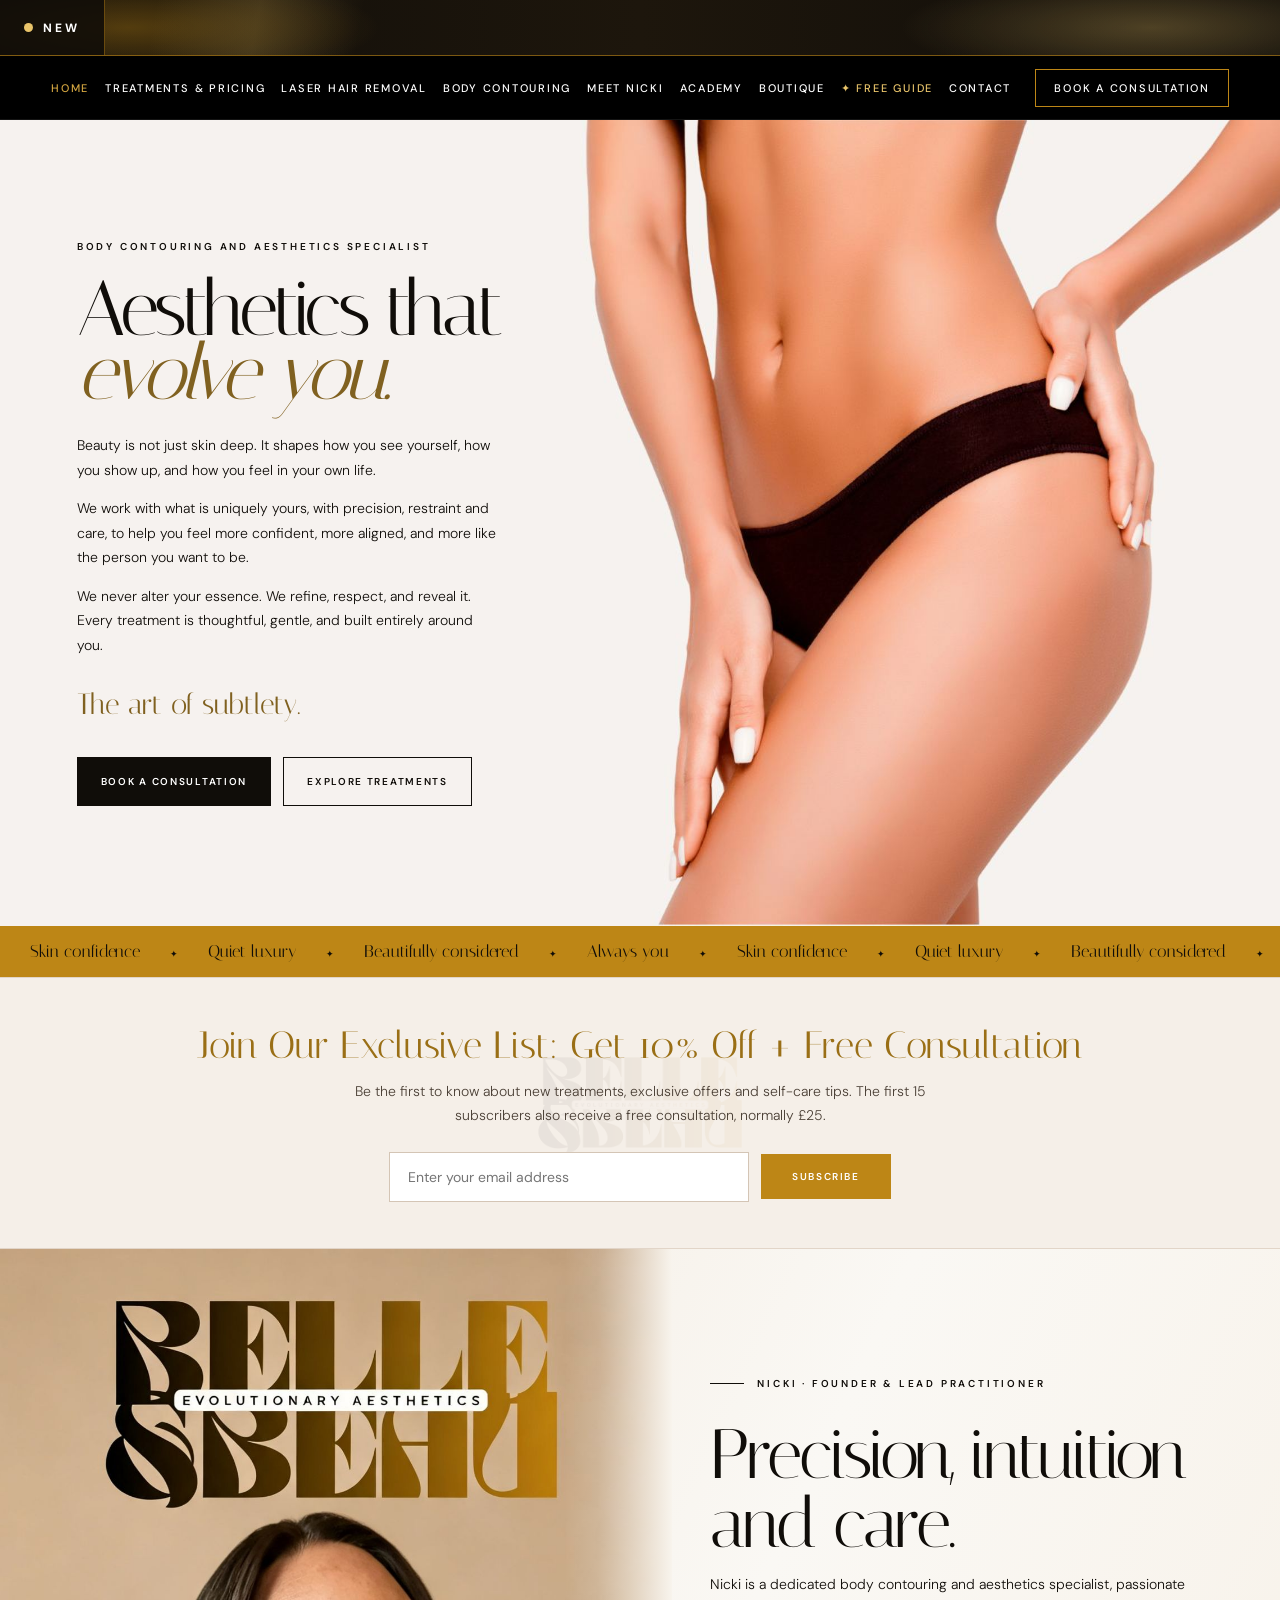
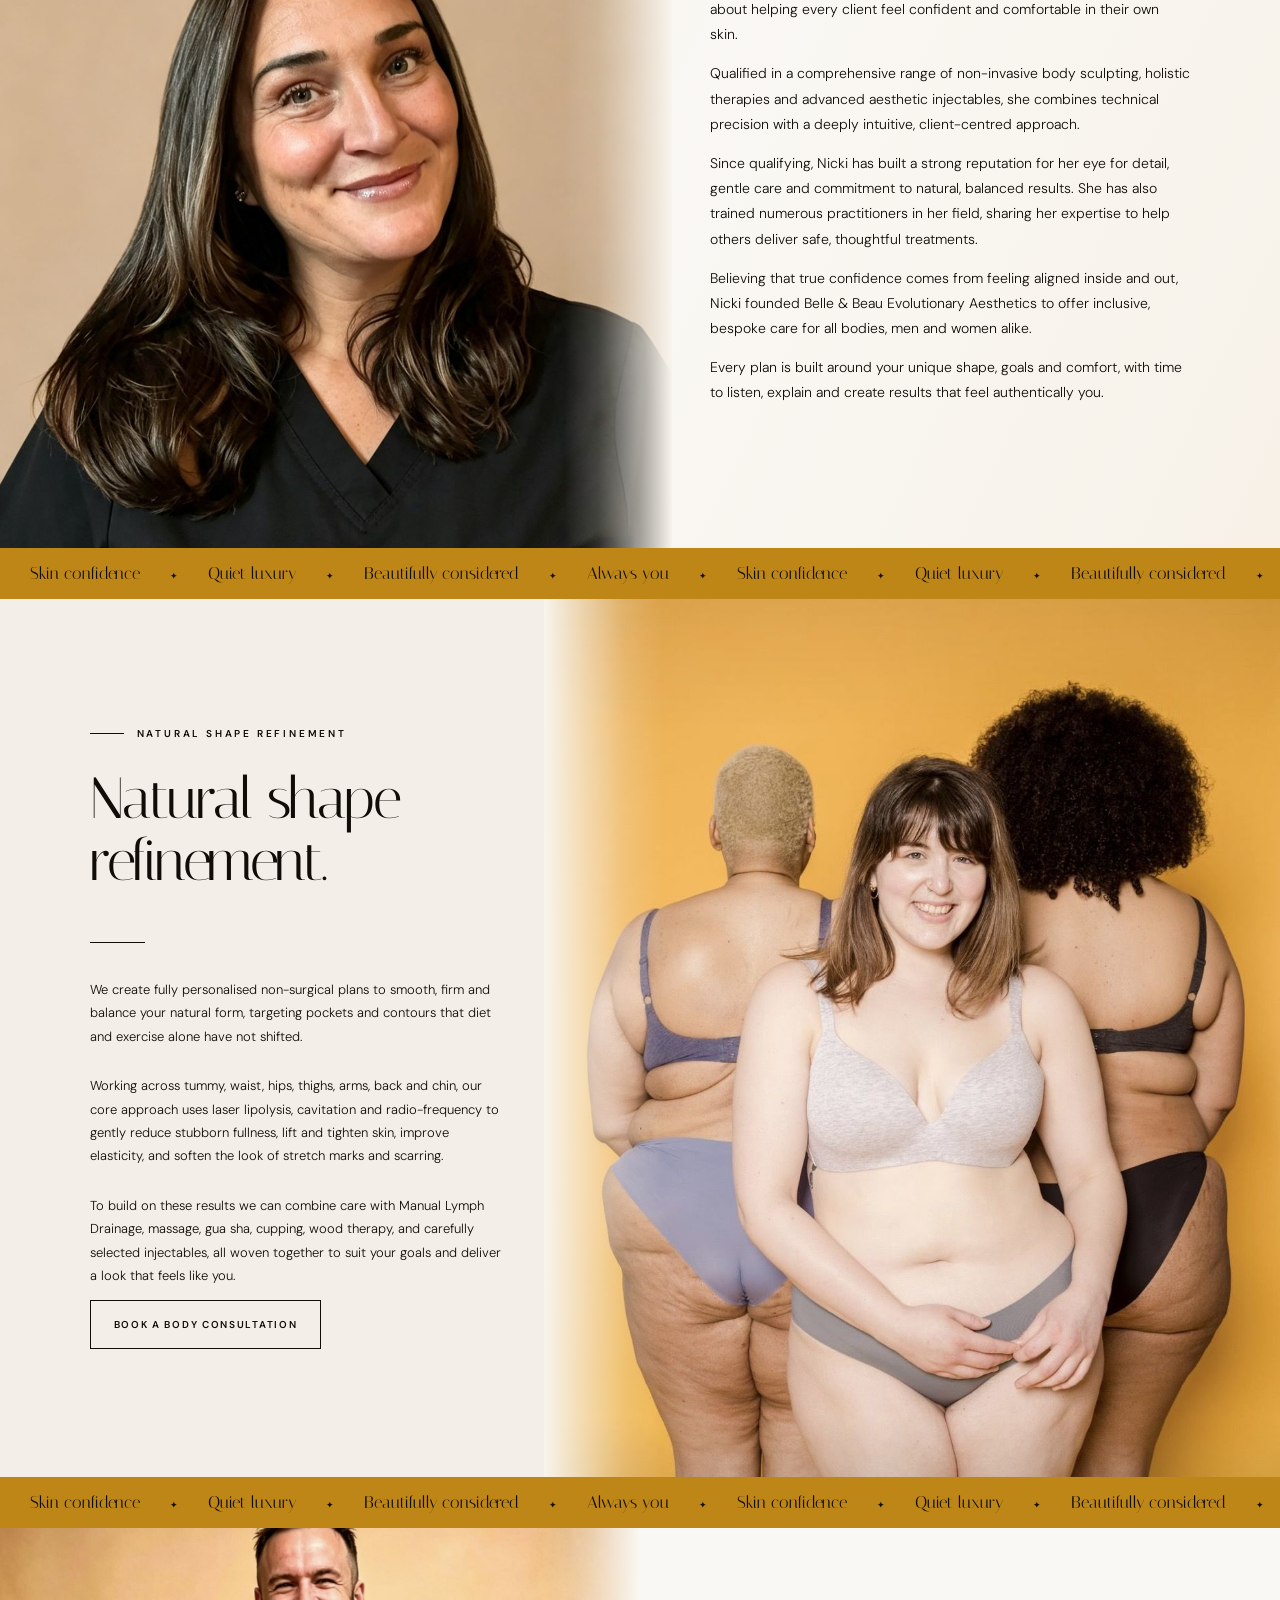
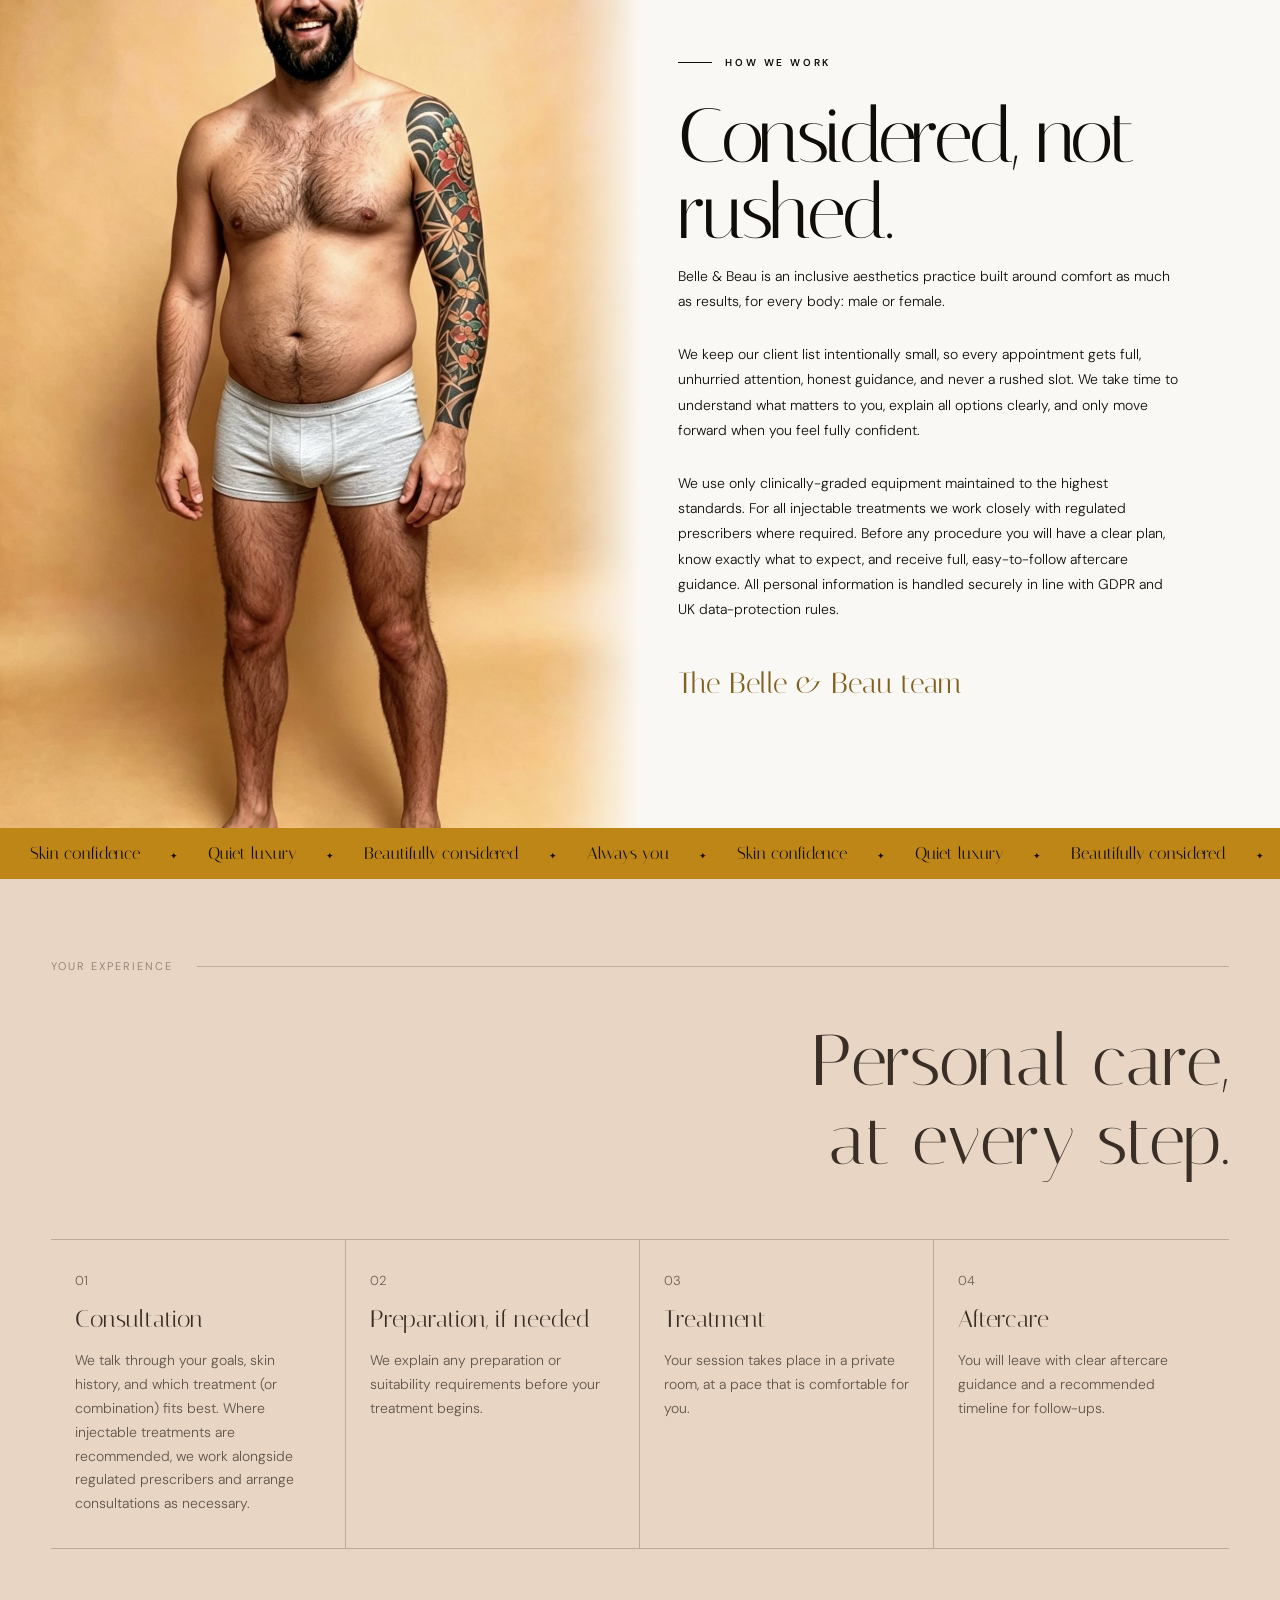
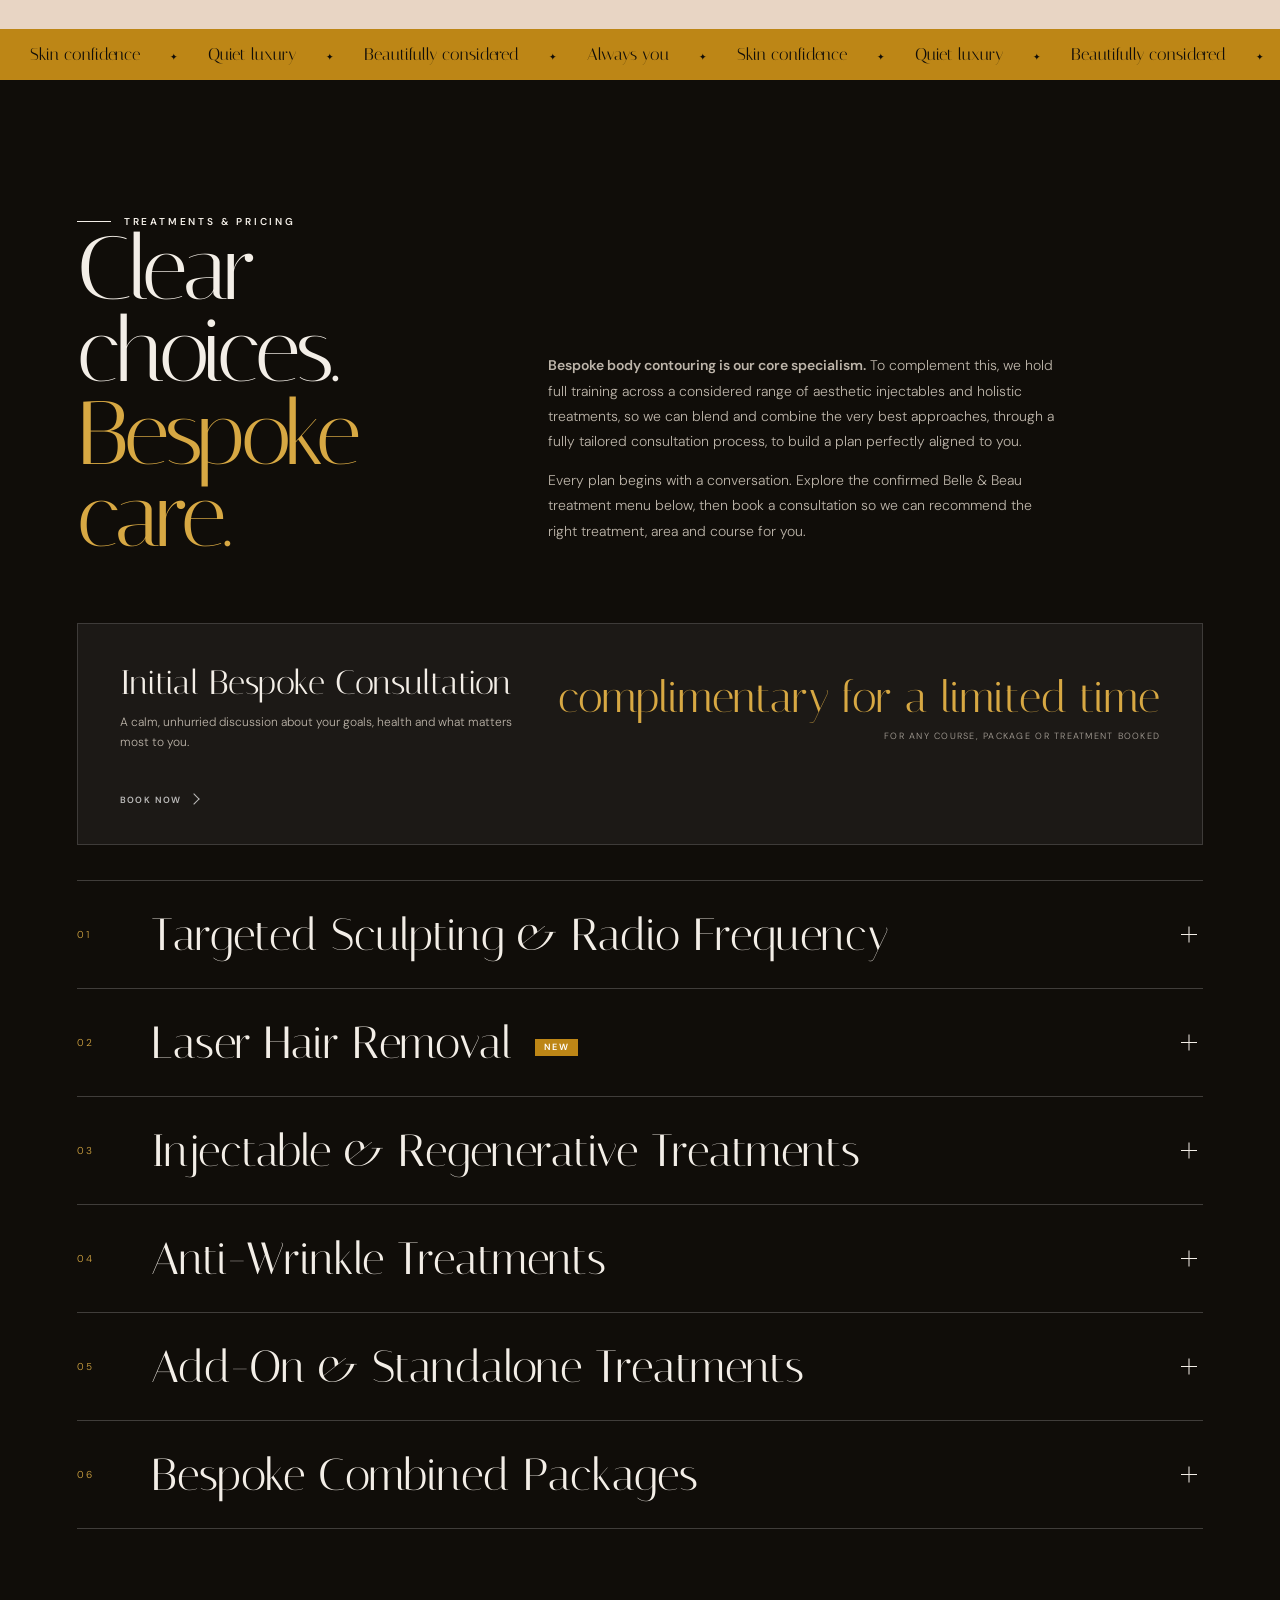
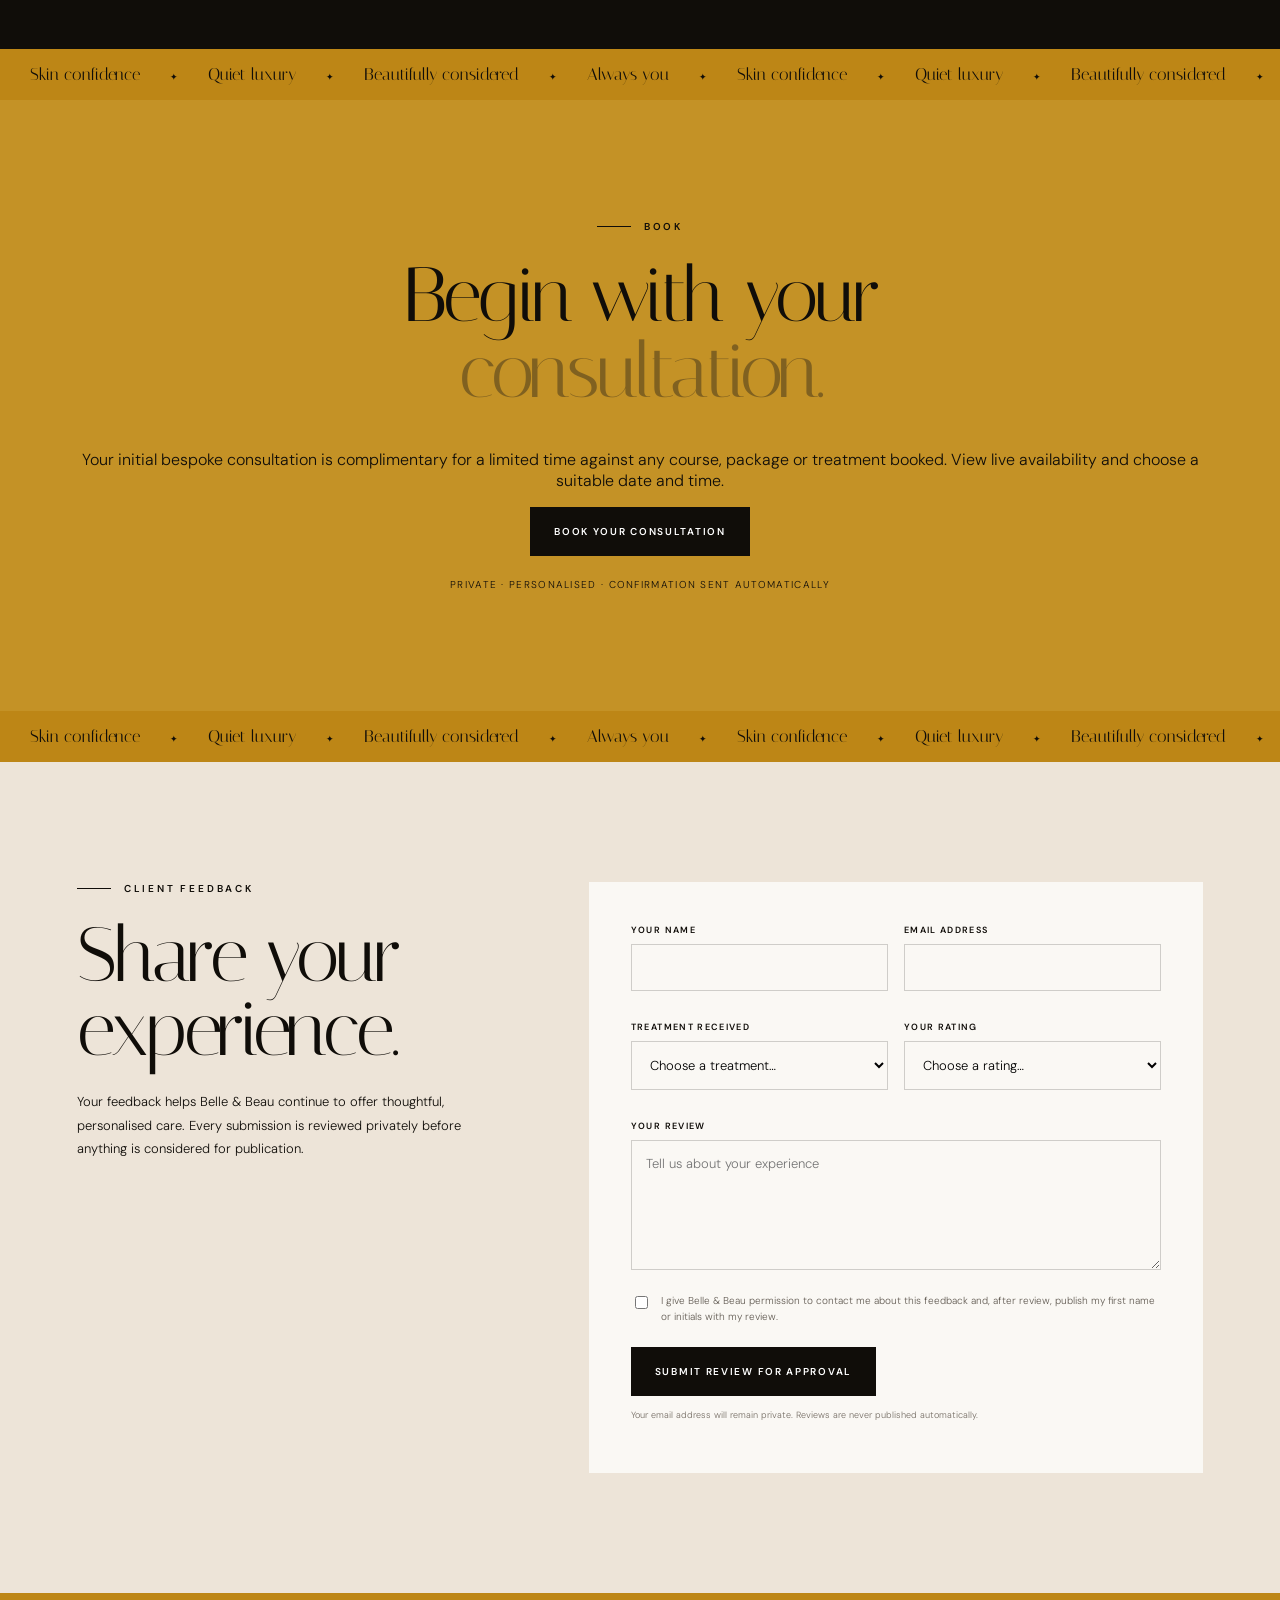
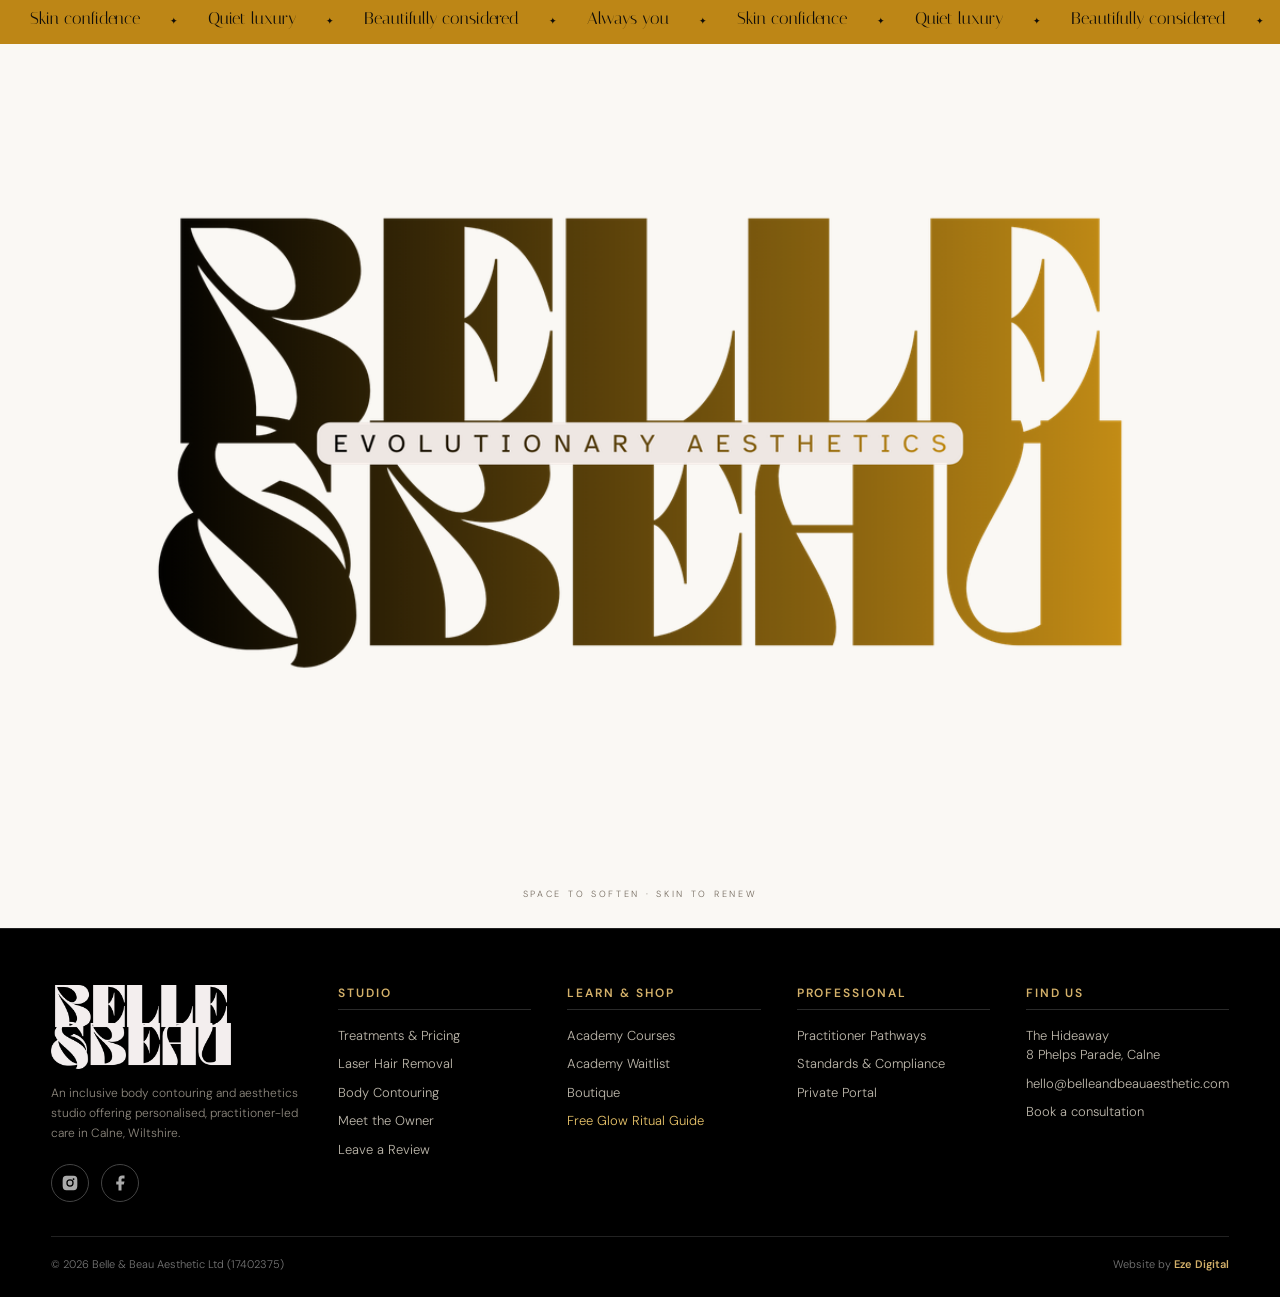
==== commit 46204637: "Site-wide tidy: shared menu, ticker and footer on every page; laser hair removal; Academy photos; fa" ====
--- a/index.html
+++ b/index.html
@@ -3,8 +3,15 @@
 <head>
   <meta charset="utf-8">
   <meta name="viewport" content="width=device-width,initial-scale=1">
-  <meta name="description" content="Belle &amp; Beau Evolutionary Aesthetics — refined, personalised treatments designed around you.">
-  <title>Belle &amp; Beau | Body Contouring &amp; Aesthetics</title>
+  <meta name="description" content="Body contouring, laser hair removal and aesthetics at The Hideaway, Calne, Wiltshire. Personalised, practitioner-led treatments. Book a free consultation.">
+  <link rel="canonical" href="https://belleandbeauaesthetic.com/">
+  <meta property="og:type" content="website">
+  <meta property="og:site_name" content="Belle &amp; Beau Aesthetic">
+  <meta property="og:title" content="Body Contouring &amp; Laser Hair Removal in Calne | Belle &amp; Beau">
+  <meta property="og:description" content="Body contouring, laser hair removal and aesthetics at The Hideaway, Calne, Wiltshire. Personalised, practitioner-led treatments. Book a free consultation.">
+  <meta property="og:url" content="https://belleandbeauaesthetic.com/">
+  <meta property="og:image" content="https://belleandbeauaesthetic.com/body-contouring-hero.jpg">
+  <title>Body Contouring &amp; Laser Hair Removal in Calne | Belle &amp; Beau</title>
   <link rel="icon" href="assets/favicon.ico" sizes="any">
   <link rel="icon" type="image/png" sizes="32x32" href="assets/favicon-32x32.png">
   <link rel="icon" type="image/png" sizes="16x16" href="assets/favicon-16x16.png">
@@ -25,7 +32,7 @@
 header,.nav,.navbar{height:auto;overflow:hidden}.logo{display:none !important} .book-link{border-bottom:none;padding:10px 0}.menu{display:none;width:42px;height:42px;padding:10px;border:0;background:transparent;cursor:pointer;position:relative;z-index:32}.menu span{display:block;width:22px;height:1px;background:#fff;position:absolute;left:10px;transition:transform .3s ease,top .3s ease,opacity .2s ease}.menu span:nth-child(1){top:13px}.menu span:nth-child(2){top:20px}.menu span:nth-child(3){top:27px}.menu[aria-expanded="true"] span:nth-child(1){top:20px;transform:rotate(45deg)}.menu[aria-expanded="true"] span:nth-child(2){opacity:0}.menu[aria-expanded="true"] span:nth-child(3){top:20px;transform:rotate(-45deg)}
     body.lock .nav{position:fixed;top:0;left:0;right:0}
     .mobile-nav{display:none;position:fixed;inset:0;background:var(--paper);z-index:30;padding:145px 26px 45px;overflow:auto;opacity:0;visibility:hidden;transform:translateY(-10px);transition:opacity .3s ease,visibility .3s ease,transform .3s ease}.mobile-nav.open{opacity:1;visibility:visible;transform:none}.mobile-nav-inner{border-top:1px solid var(--line)}.mobile-nav a{display:flex;justify-content:space-between;align-items:center;padding:22px 0;border-bottom:1px solid var(--line);font-family:var(--serif);font-size:clamp(31px,10vw,48px);line-height:1;text-decoration:none}.mobile-nav a:after{content:"";width:11px;height:11px;border-top:1px solid currentColor;border-right:1px solid currentColor;transform:rotate(45deg);margin-right:7px}.mobile-nav .mobile-book{margin-top:30px;background:var(--ink);color:#fff;border:1px solid var(--ink);padding:18px 20px;font-family:var(--sans);font-size:10px;letter-spacing:.17em;text-transform:uppercase;justify-content:center}.mobile-nav .mobile-book:after{display:none}
-    .hero{min-height:calc(100vh - 129px);position:relative;display:flex;align-items:center;overflow:hidden;}
+    .hero{min-height:calc(100vh - 120px);position:relative;display:flex;align-items:center;overflow:hidden;}
 .eyebrow{
   font-size:10px;
   letter-spacing:.28em;
@@ -40,15 +47,15 @@
   width:34px;
   height:1px;
   background:currentColor;
-}.eyebrow.no-line:before{display:none}.hero h1{font-family:var(--serif);font-weight:400;font-size:clamp(58px,7.5vw,126px);line-height:.82;letter-spacing:-.055em;margin:24px 0 28px}.hero h1 em{display:block;font-weight:400;color:var(--bronze)}.hero p{max-width:420px;line-height:1.75;font-size:14px}.actions{display:flex;gap:12px;margin-top:36px}.btn{border:1px solid var(--ink);background:var(--ink);color:#fff;text-transform:uppercase;letter-spacing:.17em;font-size:10px;font-weight:600;padding:17px 23px;text-decoration:none;cursor:pointer;transition:.25s}.btn:hover{background:var(--gold);border-color:var(--gold)}.btn.ghost{background:transparent;color:var(--ink)}.btn.ghost:hover{background:var(--ink);color:#fff}.scroll{position:absolute;bottom:25px;left:7vw;z-index:2;font-size:9px;letter-spacing:.2em;text-transform:uppercase;display:flex;gap:12px;align-items:center}.scroll:before{content:"";width:50px;height:1px;background:currentColor}
+}.eyebrow.no-line:before{display:none}.hero h1{font-family:var(--serif);font-weight:400;font-size:clamp(54px,6.1vw,108px);line-height:.82;letter-spacing:-.055em;margin:24px 0 28px}.hero h1 em{display:block;font-weight:400;color:var(--bronze)}.hero p{max-width:420px;line-height:1.75;font-size:14px}.actions{display:flex;gap:12px;margin-top:36px}.btn{border:1px solid var(--ink);background:var(--ink);color:#fff;text-transform:uppercase;letter-spacing:.17em;font-size:10px;font-weight:600;padding:17px 23px;text-decoration:none;cursor:pointer;transition:.25s}.btn:hover{background:var(--gold);border-color:var(--gold)}.btn.ghost{background:transparent;color:var(--ink)}.btn.ghost:hover{background:var(--ink);color:#fff}.scroll{position:absolute;bottom:25px;left:7vw;z-index:2;font-size:9px;letter-spacing:.2em;text-transform:uppercase;display:flex;gap:12px;align-items:center}.scroll:before{content:"";width:50px;height:1px;background:currentColor}
     .ann{position:absolute;left:0;right:0;padding:0 12px;text-align:center;opacity:0;transition:opacity .6s ease;color:#fff;text-decoration:none;pointer-events:none}.ann.on{opacity:1;pointer-events:auto}a.ann{color:#e9c46a}
     .marquee{background:var(--gold);overflow:hidden;padding:15px 0;white-space:nowrap}.marquee-track{display:inline-block;animation:marquee 24s linear infinite;font-family:var(--serif);font-size:17px}.marquee span{margin:0 30px}.marquee b{font-weight:400}.marquee i{font-style:normal}.marquee i:after{content:'✦';font-size:9px}@keyframes marquee{to{transform:translateX(-50%)}}
     section{padding:120px 6vw}.intro{display:grid;grid-template-columns:.7fr 1.3fr;gap:8vw;align-items:start;background:var(--paper)}.section-no{font-size:10px;letter-spacing:.16em;text-transform:uppercase;border-top:1px solid;padding-top:14px}.intro h2,.treatments h2,.story h2,.booking h2{font-family:var(--serif);font-size:clamp(46px,6vw,92px);font-weight:400;line-height:.98;letter-spacing:-.04em;margin:0}.intro h2 em,.booking h2 em{color:var(--bronze);font-style:normal}.intro-body{max-width:500px;margin:38px 0 0 auto}.intro-body p{font-size:15px;line-height:1.8}.signature{font-family:var(--serif);font-size:29px;margin-top:30px;color:var(--bronze)}
-    .treatments{background:var(--ink);color:var(--cream);padding-bottom:70px}.heading-row{display:flex;justify-content:space-between;align-items:end;margin-bottom:70px}.heading-row p{max-width:360px;color:#bdb5aa;line-height:1.7;font-size:13px}.service-list{border-top:1px solid rgba(255,255,255,.2)}.service{display:grid;grid-template-columns:65px 1fr 1fr auto;gap:30px;align-items:center;border-bottom:1px solid rgba(255,255,255,.2);padding:32px 0;cursor:pointer;transition:.3s}.service:hover{padding-left:15px;color:#d7a843}.service .num{font-size:10px;letter-spacing:.2em}.service h3{font-family:var(--serif);font-size:clamp(28px,3.4vw,52px);font-weight:400;margin:0}.service p{font-size:12px;color:#aca59c;max-width:330px;line-height:1.7}.service .arrow{position:relative;display:block;width:29px;height:29px;flex:0 0 29px;color:currentColor}.service .arrow:before{content:"";position:absolute;width:16px;height:1px;background:currentColor;left:6px;top:14px;transform:rotate(-45deg);transform-origin:center}.service .arrow:after{content:"";position:absolute;width:9px;height:9px;border-top:1px solid currentColor;border-right:1px solid currentColor;right:3px;top:3px}.service:focus-visible{outline:1px solid #d7a843;outline-offset:5px}
-    .editorial{padding:0;display:grid;grid-template-columns:.85fr 1.15fr;min-height:730px;background:var(--cream)}.editorial-image{background:url('natural-shape-refinement.png') center 38%/cover no-repeat;min-height:760px;position:relative;overflow:hidden}
+    .treatments{background:var(--ink);color:var(--cream);padding-bottom:70px}.heading-row{display:flex;justify-content:space-between;align-items:end;margin-bottom:70px}.heading-row p{max-width:360px;color:#bdb5aa;line-height:1.7;font-size:13px}.service-list{border-top:1px solid rgba(255,255,255,.2)}.service{display:grid;grid-template-columns:65px 1fr 1fr auto;gap:30px;align-items:center;border-bottom:1px solid rgba(255,255,255,.2);padding:32px 0;cursor:pointer;transition:.3s}.service:hover{color:#d7a843}.service .num{font-size:10px;letter-spacing:.2em}.service h3{font-family:var(--serif);font-size:clamp(28px,3.4vw,52px);font-weight:400;margin:0}.service p{font-size:12px;color:#aca59c;max-width:330px;line-height:1.7}.service .arrow{position:relative;display:block;width:29px;height:29px;flex:0 0 29px;color:currentColor}.service .arrow:before{content:"";position:absolute;width:16px;height:1px;background:currentColor;left:6px;top:14px;transform:rotate(-45deg);transform-origin:center}.service .arrow:after{content:"";position:absolute;width:9px;height:9px;border-top:1px solid currentColor;border-right:1px solid currentColor;right:3px;top:3px}.service:focus-visible{outline:1px solid #d7a843;outline-offset:5px}
+    .editorial{padding:0;display:grid;grid-template-columns:.85fr 1.15fr;min-height:730px;background:var(--cream)}.editorial-image{background:url('natural-shape-refinement.jpg') center 38%/cover no-repeat;min-height:760px;position:relative;overflow:hidden}
 .editorial-image:after{content:'';position:absolute;inset:0;background:linear-gradient(270deg,transparent 84%,rgba(248,244,237,.18) 89%,rgba(248,244,237,.7) 96%,#f8f4ed 100%);z-index:1;pointer-events:none}.editorial-copy{padding:10vw 3vw 10vw 7vw;display:flex;flex-direction:column;justify-content:center}.editorial-copy blockquote{font-family:var(--serif);font-size:clamp(37px,4.5vw,67px);line-height:1.08;letter-spacing:-.035em;margin:28px 0}.editorial-copy p{font-size:13px;line-height:1.8;max-width:420px}.editorial-copy .signature{margin-bottom:30px}.editorial-copy .btn{align-self:flex-start}.rule{width:55px;height:1px;background:var(--ink);margin:22px 0}
     .proof{padding:28px 6vw;display:grid;grid-template-columns:repeat(4,1fr);border-top:1px solid var(--line);border-bottom:1px solid var(--line)}.proof div{padding:16px 25px;border-right:1px solid var(--line)}.proof div:last-child{border:0}.proof strong{font-family:var(--serif);font-size:34px;font-weight:400;display:block}.proof span{font-size:9px;letter-spacing:.16em;text-transform:uppercase}
-    .anti{display:grid;grid-template-columns:.85fr 1.15fr;gap:8vw;background:#c49226}.anti h2{font-family:var(--serif);font-size:clamp(48px,6vw,88px);font-weight:400;line-height:.95;letter-spacing:-.04em;margin:24px 0}.anti-copy p{max-width:470px;line-height:1.8;font-size:14px}.anti-grid{display:grid;grid-template-columns:1fr 1fr;border-top:1px solid rgba(16,13,9,.3);align-self:center}.anti-grid span,.anti-grid a{display:block;padding:18px 5px;color:inherit;text-decoration:none;border-bottom:1px solid rgba(16,13,9,.3);font-family:var(--serif);font-size:21px}.anti-grid span:nth-child(odd),.anti-grid a:nth-child(odd){border-right:1px solid rgba(16,13,9,.3);padding-right:20px}.anti-grid span:nth-child(even),.anti-grid a:nth-child(even){padding-left:20px}.anti-grid [data-booking-key]{cursor:pointer;transition:.25s}.anti-grid [data-booking-key]:hover,.anti-grid [data-booking-key]:focus-visible{color:#fff;transform:translateX(5px);outline:none}
+    .anti{display:grid;grid-template-columns:.85fr 1.15fr;gap:8vw;background:#c49226}.anti h2{font-family:var(--serif);font-size:clamp(48px,6vw,88px);font-weight:400;line-height:.95;letter-spacing:-.04em;margin:24px 0}.anti-copy p{max-width:470px;line-height:1.8;font-size:14px}.anti-grid{display:grid;grid-template-columns:1fr 1fr;border-top:1px solid rgba(16,13,9,.3);align-self:center}.anti-grid span,.anti-grid a{display:block;padding:18px 5px;color:inherit;text-decoration:none;border-bottom:1px solid rgba(16,13,9,.3);font-family:var(--serif);font-size:21px}.anti-grid span:nth-child(odd),.anti-grid a:nth-child(odd){border-right:1px solid rgba(16,13,9,.3);padding-right:20px}.anti-grid span:nth-child(even),.anti-grid a:nth-child(even){padding-left:20px}.anti-grid [data-booking-key]{cursor:pointer;transition:.25s}.anti-grid [data-booking-key]:hover,.anti-grid [data-booking-key]:focus-visible{color:#fff;outline:none}
     .process{background:var(--paper)}.process-head{display:grid;grid-template-columns:.7fr 1.3fr;gap:8vw;margin-bottom:70px}.process h2{font-family:var(--serif);font-size:clamp(46px,6vw,84px);font-weight:400;line-height:.98;letter-spacing:-.04em;margin:0}.steps{display:grid;grid-template-columns:repeat(4,1fr);border-top:1px solid var(--line)}.step{padding:32px 28px 20px 0;border-right:1px solid var(--line);min-height:245px}.step+.step{padding-left:28px}.step:last-child{border-right:0}.step-no{font-size:10px;letter-spacing:.18em;color:var(--bronze)}.step h3{font-family:var(--serif);font-size:25px;font-weight:400;margin:30px 0 14px}.step p{font-size:12px;line-height:1.75;color:#5f5850}
     .story{display:grid;grid-template-columns:1fr 1fr;gap:9vw;align-items:center}.owner-story{grid-template-columns:1.05fr .95fr;gap:0;padding:0;background:linear-gradient(115deg,#f1e7da 0%,var(--paper) 54%,#f7f1e8 100%);position:relative;overflow:hidden}.monogram{aspect-ratio:1;background:linear-gradient(145deg,#e4d6c5,#f8f3eb);display:grid;place-items:center;position:relative;overflow:hidden}.monogram:before{content:'B';font-family:var(--serif);font-size:28vw;line-height:1;color:#b98928;transform:translateY(4%)}.monogram:after{content:'BELLE / BEAU';position:absolute;font-size:9px;letter-spacing:.35em;transform:rotate(-90deg);right:0}.story p{line-height:1.8;font-size:14px;max-width:500px}.story .eyebrow{margin-bottom:30px}.owner-portrait{
   min-height:760px;
@@ -92,12 +99,14 @@
 @keyframes bbt-pulse{0%{box-shadow:0 0 0 0 rgba(233,196,106,.6)}70%{box-shadow:0 0 0 10px rgba(233,196,106,0)}100%{box-shadow:0 0 0 0 rgba(233,196,106,0)}}
 @media(max-width:700px){.bbt{height:60px}.bbt-label{padding:0 12px}.bbt-label .txt{display:none}.bbt-stage a{font-size:13px;gap:6px;padding:0 10px;flex-wrap:wrap;row-gap:0;line-height:1.25;text-align:center}.bbt-stage a b{font-size:11px}.bbt-stage a .msg{display:none}.bbt-stage .sm{display:inline;font-size:14px;font-weight:600}.bbt-stage a b{width:100%}}
 @media(prefers-reduced-motion:reduce){.bbt:before,.bbt-dot,.bbt-stage a{animation:none}.bbt-stage a:first-child{opacity:1;transform:none}}
+.new-tag{display:inline-block;vertical-align:middle;margin-left:10px;padding:4px 9px;background:#bd8616;color:#fff;font:600 9px/1 "DM Sans",sans-serif;letter-spacing:.16em;text-transform:uppercase}
+@media(max-width:700px){.hero-media:after{content:"";position:absolute;inset:0;z-index:1;background:linear-gradient(90deg,rgba(247,243,238,.9) 0%,rgba(247,243,238,.72) 65%,rgba(247,243,238,.35) 100%)}}
 </style>
   <style>
-       .pricing{background:var(--ink);color:var(--cream);padding-top:135px}.pricing-head{display:grid;grid-template-columns:.72fr 1.28fr;gap:8vw;margin-bottom:65px}.pricing h2{font-family:var(--serif);font-size:clamp(52px,7vw,100px);font-weight:400;line-height:.92;letter-spacing:-.045em;margin:0}.pricing h2 em{display:block;color:#d7a843;font-style:normal}.pricing-intro{max-width:510px;align-self:end}.pricing-intro p{font-size:14px;line-height:1.8;color:#bdb5aa}.consult-card{display:grid;grid-template-columns:1fr auto;gap:30px;align-items:center;background:rgba(255,255,255,.05);border:1px solid rgba(255,255,255,.15);padding:38px 42px;margin-bottom:35px;transition:.3s}.consult-card:hover{padding-left:52px;border-color:#d7a843}.consult-card h3{font-family:var(--serif);font-size:34px;font-weight:400;margin:0 0 9px;color:var(--cream)}.consult-card p{margin:0;color:#bdb5aa;font-size:12px;line-height:1.7}.consult-price{text-align:right}.consult-price strong{font-family:var(--serif);font-size:44px;font-weight:400;display:block;color:#d7a843}.consult-price span{font-size:9px;letter-spacing:.14em;text-transform:uppercase;color:#aca59c}.price-category{border-top:1px solid rgba(255,255,255,.2)}.price-category:last-of-type{border-bottom:1px solid rgba(255,255,255,.2)}.price-category summary{list-style:none;display:grid;grid-template-columns:54px 1fr auto;gap:20px;align-items:center;padding:27px 0;cursor:pointer;transition:.3s}.price-category summary:hover{padding-left:15px;color:#d7a843}.price-category summary::-webkit-details-marker{display:none}.price-index{font-size:10px;letter-spacing:.18em;color:#d7a843}.price-category summary h3{font-family:var(--serif);font-size:clamp(28px,3.5vw,48px);font-weight:400;margin:0;color:var(--cream)}.price-toggle{width:28px;height:28px;position:relative}.price-toggle:before,.price-toggle:after{content:"";position:absolute;left:6px;top:13px;width:16px;height:1px;background:var(--cream)}.price-toggle:after{transform:rotate(90deg);transition:.25s}.price-category[open] .price-toggle:after{transform:none}.price-content{padding:5px 0 55px 74px}.price-lead{max-width:780px;font-size:13px;line-height:1.8;margin:0 0 26px;color:#bdb5aa}.package-strip{display:grid;grid-template-columns:repeat(3,1fr);border:1px solid rgba(255,255,255,.15);margin:0 0 35px;background:rgba(255,255,255,.03)}.package-strip div{padding:24px;border-right:1px solid rgba(255,255,255,.15);transition:.3s}.package-strip div:hover{background:rgba(215,168,67,.08)}.package-strip div:last-child{border:0}.package-strip span{display:block;font-size:9px;letter-spacing:.14em;text-transform:uppercase;color:#aca59c;margin-bottom:9px}.package-strip strong{font-family:var(--serif);font-size:26px;font-weight:400;color:var(--cream)}.package-note{font-size:11px;color:#d7a843;margin-top:9px;line-height:1.5}.price-grid{display:grid;grid-template-columns:repeat(2,1fr);border-top:1px solid rgba(255,255,255,.15)}.price-item{padding:25px 28px 25px 0;border-bottom:1px solid rgba(255,255,255,.15);transition:.3s;cursor:pointer}.price-item:nth-child(even){padding-left:28px;border-left:1px solid rgba(255,255,255,.15)}.price-item:hover{background:rgba(255,255,255,.04);padding-left:38px;color:#d7a843}.price-item:nth-child(even):hover{padding-left:38px}.price-item h4{font-family:var(--serif);font-size:24px;font-weight:400;margin:0 0 10px;color:var(--cream)}.price-meta{display:flex;gap:14px;flex-wrap:wrap;margin-bottom:11px}.price-meta strong{font-size:11px;letter-spacing:.08em;color:#d7a843}.price-meta span{font-size:10px;color:#aca59c}.price-item p{font-size:11px;line-height:1.7;color:#8f887f;margin:0}.addon-list{display:grid;grid-template-columns:repeat(3,1fr);gap:1px;background:rgba(255,255,255,.15);border:1px solid rgba(255,255,255,.15);margin-top:28px}.addon-list div{background:rgba(255,255,255,.03);padding:20px;transition:.3s}.addon-list div:hover{background:rgba(215,168,67,.08)}.addon-list span{display:block;font-size:10px;line-height:1.5;color:#aca59c}.addon-list strong{display:block;font-family:var(--serif);font-size:22px;font-weight:400;margin-bottom:6px;color:var(--cream)}.combined-grid{display:grid;grid-template-columns:1fr 1fr;gap:18px}.combined-card{background:rgba(255,255,255,.05);border:1px solid rgba(255,255,255,.15);padding:34px;transition:.3s;cursor:pointer}.combined-card:hover{background:rgba(215,168,67,.08);border-color:#d7a843;transform:translateY(-3px)}.combined-card h4{font-family:var(--serif);font-size:31px;line-height:1.1;font-weight:400;margin:0 0 18px;color:var(--cream)}.combined-card p{font-size:11px;line-height:1.75;color:#bdb5aa}.combined-option{border-top:1px solid rgba(255,255,255,.15);padding-top:16px;margin-top:18px}.combined-option strong{display:block;font-size:13px;margin-bottom:6px;color:var(--cream)}.combined-option span{display:block;font-size:11px;line-height:1.7;color:#aca59c}.saving{color:#d7a843;font-weight:600}.practical-list{display:grid;grid-template-columns:1fr 1fr;gap:0 40px;margin:25px 0 0;padding:0;list-style:none;border-top:1px solid rgba(255,255,255,.15)}.practical-list li{padding:17px 0;border-bottom:1px solid rgba(255,255,255,.15);font-size:12px;line-height:1.6;color:#bdb5aa}.bookable-price{position:relative;cursor:pointer;transition:background .25s ease,color .25s ease,padding-left .3s ease}.bookable-price:hover,.bookable-price:focus-visible{background:rgba(255,255,255,.04)!important;color:#d7a843!important;outline:none}.combined-card.bookable-price:hover,.combined-card.bookable-price:focus-visible{background:rgba(215,168,67,.08)!important}
+       .pricing{background:var(--ink);color:var(--cream);padding-top:135px}.pricing-head{display:grid;grid-template-columns:.72fr 1.28fr;gap:8vw;margin-bottom:65px}.pricing h2{font-family:var(--serif);font-size:clamp(52px,7vw,100px);font-weight:400;line-height:.92;letter-spacing:-.045em;margin:0}.pricing h2 em{display:block;color:#d7a843;font-style:normal}.pricing-intro{max-width:510px;align-self:end}.pricing-intro p{font-size:14px;line-height:1.8;color:#bdb5aa}.consult-card{display:grid;grid-template-columns:1fr auto;gap:30px;align-items:center;background:rgba(255,255,255,.05);border:1px solid rgba(255,255,255,.15);padding:38px 42px;margin-bottom:35px;transition:.3s}.consult-card:hover{border-color:#d7a843}.consult-card h3{font-family:var(--serif);font-size:34px;font-weight:400;margin:0 0 9px;color:var(--cream)}.consult-card p{margin:0;color:#bdb5aa;font-size:12px;line-height:1.7}.consult-price{text-align:right}.consult-price strong{font-family:var(--serif);font-size:44px;font-weight:400;display:block;color:#d7a843}.consult-price span{font-size:9px;letter-spacing:.14em;text-transform:uppercase;color:#aca59c}.price-category{border-top:1px solid rgba(255,255,255,.2)}.price-category:last-of-type{border-bottom:1px solid rgba(255,255,255,.2)}.price-category summary{list-style:none;display:grid;grid-template-columns:54px 1fr auto;gap:20px;align-items:center;padding:27px 0;cursor:pointer;transition:.3s}.price-category summary:hover{color:#d7a843}.price-category summary::-webkit-details-marker{display:none}.price-index{font-size:10px;letter-spacing:.18em;color:#d7a843}.price-category summary h3{font-family:var(--serif);font-size:clamp(28px,3.5vw,48px);font-weight:400;margin:0;color:var(--cream)}.price-toggle{width:28px;height:28px;position:relative}.price-toggle:before,.price-toggle:after{content:"";position:absolute;left:6px;top:13px;width:16px;height:1px;background:var(--cream)}.price-toggle:after{transform:rotate(90deg);transition:.25s}.price-category[open] .price-toggle:after{transform:none}.price-content{padding:5px 0 55px 74px}.price-lead{max-width:780px;font-size:13px;line-height:1.8;margin:0 0 26px;color:#bdb5aa}.package-strip{display:grid;grid-template-columns:repeat(3,1fr);border:1px solid rgba(255,255,255,.15);margin:0 0 35px;background:rgba(255,255,255,.03)}.package-strip div{padding:24px;border-right:1px solid rgba(255,255,255,.15);transition:.3s}.package-strip div:hover{background:rgba(215,168,67,.08)}.package-strip div:last-child{border:0}.package-strip span{display:block;font-size:9px;letter-spacing:.14em;text-transform:uppercase;color:#aca59c;margin-bottom:9px}.package-strip strong{font-family:var(--serif);font-size:26px;font-weight:400;color:var(--cream)}.package-note{font-size:11px;color:#d7a843;margin-top:9px;line-height:1.5}.price-grid{display:grid;grid-template-columns:repeat(2,1fr);border-top:1px solid rgba(255,255,255,.15)}.price-item{padding:25px 28px 25px 0;border-bottom:1px solid rgba(255,255,255,.15);transition:.3s;cursor:pointer}.price-item:nth-child(even){padding-left:28px;border-left:1px solid rgba(255,255,255,.15)}.price-item:hover{background:rgba(255,255,255,.04);color:#d7a843}.price-item h4{font-family:var(--serif);font-size:24px;font-weight:400;margin:0 0 10px;color:var(--cream)}.price-meta{display:flex;gap:14px;flex-wrap:wrap;margin-bottom:11px}.price-meta strong{font-size:11px;letter-spacing:.08em;color:#d7a843}.price-meta span{font-size:10px;color:#aca59c}.price-item p{font-size:11px;line-height:1.7;color:#8f887f;margin:0}.addon-list{display:grid;grid-template-columns:repeat(3,1fr);gap:1px;background:rgba(255,255,255,.15);border:1px solid rgba(255,255,255,.15);margin-top:28px}.addon-list div{background:rgba(255,255,255,.03);padding:20px;transition:.3s}.addon-list div:hover{background:rgba(215,168,67,.08)}.addon-list span{display:block;font-size:10px;line-height:1.5;color:#aca59c}.addon-list strong{display:block;font-family:var(--serif);font-size:22px;font-weight:400;margin-bottom:6px;color:var(--cream)}.combined-grid{display:grid;grid-template-columns:1fr 1fr;gap:18px}.combined-card{background:rgba(255,255,255,.05);border:1px solid rgba(255,255,255,.15);padding:34px;transition:.3s;cursor:pointer}.combined-card:hover{background:rgba(215,168,67,.08);border-color:#d7a843}.combined-card h4{font-family:var(--serif);font-size:31px;line-height:1.1;font-weight:400;margin:0 0 18px;color:var(--cream)}.combined-card p{font-size:11px;line-height:1.75;color:#bdb5aa}.combined-option{border-top:1px solid rgba(255,255,255,.15);padding-top:16px;margin-top:18px}.combined-option strong{display:block;font-size:13px;margin-bottom:6px;color:var(--cream)}.combined-option span{display:block;font-size:11px;line-height:1.7;color:#aca59c}.saving{color:#d7a843;font-weight:600}.practical-list{display:grid;grid-template-columns:1fr 1fr;gap:0 40px;margin:25px 0 0;padding:0;list-style:none;border-top:1px solid rgba(255,255,255,.15)}.practical-list li{padding:17px 0;border-bottom:1px solid rgba(255,255,255,.15);font-size:12px;line-height:1.6;color:#bdb5aa}.bookable-price{position:relative;cursor:pointer;transition:background .25s ease,color .25s ease,padding-left .3s ease}.bookable-price:hover,.bookable-price:focus-visible{background:rgba(255,255,255,.04)!important;color:#d7a843!important;outline:none}.combined-card.bookable-price:hover,.combined-card.bookable-price:focus-visible{background:rgba(215,168,67,.08)!important}
 
 /* ============================================================
-   GOLD HOVER "BOOK A CONSULTATION" — WHITE → GOLD ON HOVER
+   GOLD HOVER "BOOK A CONSULTATION" - WHITE → GOLD ON HOVER
    ============================================================ */
 .price-book{
   display:block !important;
@@ -107,11 +116,8 @@
   text-transform:uppercase;
   color:#ffffff;
   font-weight:600;
-  opacity:0;
-  transform:translateY(4px);
-  transition:all 0.25s ease;
-  height:0;
-  overflow:hidden;
+  opacity:.7;
+  transition:color .25s ease,opacity .25s ease;
 }
 .price-book:after{
   content:"";
@@ -128,9 +134,6 @@
 #pricing .consult-card:hover .price-book {
   color:#d7a843 !important;
   opacity:1 !important;
-  transform:translateY(0) !important;
-  height:auto !important;
-  margin-top:12px !important;
 }
 
     @media(max-width:900px){.pricing-head{grid-template-columns:1fr;gap:45px}.combined-grid{grid-template-columns:1fr}.addon-list{grid-template-columns:1fr 1fr}}
@@ -220,13 +223,41 @@
       .personal-care-grid>div{border-right:none !important;border-bottom:1px solid rgba(58,47,38,.25) !important;padding:28px 0 !important}
       .personal-care-grid>div:last-child{border-bottom:none !important}
   </style>
+  <link rel="stylesheet" href="site.css?v=1">
+
+  <script type="application/ld+json">
+  {"@context":"https://schema.org","@type":"BeautySalon","name":"Belle & Beau Aesthetic","url":"https://belleandbeauaesthetic.com/","image":"https://belleandbeauaesthetic.com/body-contouring-hero.jpg","logo":"https://belleandbeauaesthetic.com/belle-beau-logo-corrected.png","description":"Body contouring, laser hair removal and aesthetics at The Hideaway, Calne, Wiltshire.","email":"hello@belleandbeauaesthetic.com","address":{"@type":"PostalAddress","streetAddress":"The Hideaway, 8 Phelps Parade","addressLocality":"Calne","addressRegion":"Wiltshire","addressCountry":"GB"},"areaServed":"Wiltshire","sameAs":["https://www.instagram.com/belleandbeauaesthetic/","https://www.facebook.com/profile.php?id=61572413162577"]}
+  </script>
 </head>
 <body>
   <a class="skip" href="#main">Skip to content</a>
-  <div class="bbt" role="region" aria-label="Latest from Belle &amp; Beau"><div class="bbt-label"><span class="bbt-dot" aria-hidden="true"></span><span class="txt">New</span></div><div class="bbt-stage"><a href="glow.html"><b>Free download</b><span class="msg">The Glow Ritual: small daily habits to feel more like you</span><span class="sm">The Glow Ritual</span><span class="go">Get yours →</span></a><a href="#book" data-book><b>Free consultation</b><span class="msg">Normally £25, complimentary for a limited time</span><span class="sm">Normally £25</span><span class="go">Book now →</span></a><a href="#body-contouring"><b>Now at The Hideaway</b><span class="msg">Body contouring in Calne</span><span class="sm">Body contouring</span><span class="go">Find out more →</span></a></div></div>
+<div class="bbt" role="region" aria-label="Latest from Belle &amp; Beau"><div class="bbt-label"><span class="bbt-dot" aria-hidden="true"></span><span class="txt">New</span></div><div class="bbt-stage"><a href="#laser"><b>Now introducing</b><span class="msg">Laser hair removal at The Hideaway, Calne</span><span class="sm">Laser hair removal</span><span class="go">See prices →</span></a><a href="glow.html"><b>Free download</b><span class="msg">The Glow Ritual: small daily habits to feel more like you</span><span class="sm">The Glow Ritual</span><span class="go">Get yours →</span></a><a href="https://www.fresha.com/en-GB/a/the-hideaway-beauty-calne-uk-8-phelps-parade-bqr1c6o4/booking?offerItems=sv%3A30336251" target="_blank" rel="noopener"><b>Free consultation</b><span class="msg">Normally £25, complimentary for a limited time</span><span class="sm">Normally £25</span><span class="go">Book now →</span></a><a href="#body-contouring"><b>Now at The Hideaway</b><span class="msg">Body contouring in Calne</span><span class="sm">Body contouring</span><span class="go">Find out more →</span></a></div></div>
+<header class="site-nav"><button class="site-menu" type="button" aria-expanded="false" aria-controls="siteLinks"><i></i>Menu</button><nav class="site-links" id="siteLinks" aria-label="Main menu"><a href="index.html" aria-current="page">Home</a><a href="#pricing">Treatments & Pricing</a><a href="#laser">Laser Hair Removal</a><a href="#body-contouring">Body Contouring</a><a href="#owner">Meet Nicki</a><a href="academy.html">Academy</a><a href="boutique.html">Boutique</a><a href="glow.html" class="free">✦ Free Guide</a><a href="#contact">Contact</a></nav><a class="site-book" href="https://www.fresha.com/en-GB/a/the-hideaway-beauty-calne-uk-8-phelps-parade-bqr1c6o4/booking?offerItems=sv%3A30336251" target="_blank" rel="noopener">Book a consultation</a></header>
+
+  
+
+  
+  
+  <main id="main">
+    <section class="hero">
+      <div class="hero-media">
+        <img src="body-contouring-hero.jpg" alt="Body contouring treatment focus" fetchpriority="high" style="width:100vw; height:100%; object-fit:cover; object-position:center 38%; position:absolute; right:0; top:0; z-index:1;">
+      </div>
+      <div class="hero-copy reveal" style="position:relative; z-index:2;">
+        <div class="eyebrow no-line">Body Contouring and Aesthetics Specialist</div>
+        <h1>Aesthetics that<em>evolve you.</em></h1>
+        <p>Beauty is not just skin deep. It shapes how you see yourself, how you show up, and how you feel in your own life.</p>
+        <p>We work with what is uniquely yours, with precision, restraint and care, to help you feel more confident, more aligned, and more like the person you want to be.</p>
+        <p>We never alter your essence. We refine, respect, and reveal it. Every treatment is thoughtful, gentle, and built entirely around you.</p>
+        <div class="signature">The art of subtlety.</div>
+        <div class="actions"><a class="btn" href="#book" data-book>Book a consultation</a><a class="btn ghost" href="#body-contouring">Explore treatments</a></div>
+      </div>
+      
+    </section>
+    <div class="marquee"><div class="marquee-track"><span>Skin confidence</span><i></i><span>Quiet luxury</span><i></i><span>Beautifully considered</span><i></i><span>Always you</span><i></i><span>Skin confidence</span><i></i><span>Quiet luxury</span><i></i><span>Beautifully considered</span><i></i><span>Always you</span><i></i></div></div>
 <section class="email-list" id="email-list" aria-labelledby="email-list-title">
   <div class="email-watermark"></div>
-  <h2 id="email-list-title">Join Our Exclusive List — Get 10% Off + Free Consultation</h2>
+  <h2 id="email-list-title">Join Our Exclusive List: Get 10% Off + Free Consultation</h2>
   <p>Be the first to know about new treatments, exclusive offers and self-care tips. The first 15 subscribers also receive a free consultation, normally £25.</p>
   <form class='email-list-form' id='emailListForm' method='POST' name='email-list'>
     <input type="hidden" name="form-name" value="email-list">
@@ -236,49 +267,19 @@
     <button type="submit" class="email-list-btn">SUBSCRIBE</button>
   </form>
 </section>
-  <header class="nav">
-    <button class="menu" type="button" aria-label="Open navigation" aria-expanded="false" aria-controls="mobileNav"><span></span><span></span><span></span></button>
-    <nav class="nav-links" aria-label="Primary">
-  <a href="#pricing">Treatments & Pricing</a>
-  <a href="#body-contouring">Body Contouring</a>
-  <a href="#owner">Meet the Owner</a>
-  <a href="academy.html">Academy</a>
-  <a href="boutique.html">Boutique</a>
-</nav>
-    <div class="nav-actions"><a href="#contact">Contact</a><a href="#book" class="book-link" data-book>Book a consultation</a></div>
-  </header>
-  <nav class="mobile-nav" id="mobileNav" aria-label="Mobile navigation" aria-hidden="true"><div class="mobile-nav-inner"><a href="#pricing">Treatments & Pricing</a>
-<a href="#body-contouring">Body Contouring</a>
-<a href="#owner">Meet the Owner</a><a href="academy.html">Academy</a><a href="boutique.html">Boutique</a><a href="#reviews">Leave a review</a><a href="#contact">Contact</a><a class="mobile-book" href="#book" data-book>Book a consultation</a></div></nav>
-  <main id="main">
-    <section class="hero">
-      <div class="hero-media">
-        <img src="body-contouring-hero.jpg.png" alt="Body contouring treatment focus" fetchpriority="high" style="width:100vw; height:100%; object-fit:cover; object-position:center 38%; position:absolute; right:0; top:0; z-index:1;">
-      </div>
-      <div class="hero-copy reveal" style="position:relative; z-index:2;">
-        <div class="eyebrow no-line">Body Contouring and Aesthetics Specialist</div>
-        <h1>Aesthetics that<em>evolve you.</em></h1>
-        <p>Beauty is not just skin deep. It shapes how you see yourself, how you show up, and how you feel in your own life.</p>
-        <p>We work with what is uniquely yours — with precision, restraint, and care — to help you feel more confident, more aligned, and more like the person you want to be.</p>
-        <p>We never alter your essence. We refine, respect, and reveal it. Every treatment is thoughtful, gentle, and built entirely around you.</p>
-        <div class="signature">The art of subtlety.</div>
-        <div class="actions"><a class="btn" href="#book" data-book>Book a consultation</a><a class="btn ghost" href="#body-contouring">Explore treatments</a></div>
-      </div>
-      
-    </section>
-    <div class="marquee"><div class="marquee-track"><span>Skin confidence</span><i></i><span>Quiet luxury</span><i></i><span>Beautifully considered</span><i></i><span>Always you</span><i></i><span>Skin confidence</span><i></i><span>Quiet luxury</span><i></i><span>Beautifully considered</span><i></i><span>Always you</span><i></i></div></div>
-    <section class="story owner-story" id="owner"><div class="owner-portrait reveal" role="img" aria-label="Nicki, founder and lead practitioner at Belle and Beau Evolutionary Aesthetics"></div><div class="owner-copy reveal"><div class="eyebrow">Nicki · Founder &amp; Lead Practitioner</div><h2>Precision, intuition and care.</h2><p>Nicki is a dedicated body contouring and aesthetics specialist, passionate about helping every client feel confident and comfortable in their own skin.</p><p>Qualified in a comprehensive range of non-invasive body sculpting, holistic therapies and advanced aesthetic injectables, she combines technical precision with a deeply intuitive, client-centred approach.</p><p>Since qualifying, Nicki has built a strong reputation for her eye for detail, gentle care and commitment to natural, balanced results. She has also trained numerous practitioners in her field, sharing her expertise to help others deliver safe, thoughtful treatments.</p><p>Believing that true confidence comes from feeling aligned inside and out, Nicki founded Belle &amp; Beau Evolutionary Aesthetics to offer inclusive, bespoke care for all bodies — men and women alike.</p><p>Every plan is built around your unique shape, goals and comfort, with time to listen, explain and create results that feel authentically you.</p></div></section>
+
+    <section class="story owner-story" id="owner"><div class="owner-portrait reveal" role="img" aria-label="Nicki, founder and lead practitioner at Belle and Beau Evolutionary Aesthetics"></div><div class="owner-copy reveal"><div class="eyebrow">Nicki · Founder &amp; Lead Practitioner</div><h2>Precision, intuition and care.</h2><p>Nicki is a dedicated body contouring and aesthetics specialist, passionate about helping every client feel confident and comfortable in their own skin.</p><p>Qualified in a comprehensive range of non-invasive body sculpting, holistic therapies and advanced aesthetic injectables, she combines technical precision with a deeply intuitive, client-centred approach.</p><p>Since qualifying, Nicki has built a strong reputation for her eye for detail, gentle care and commitment to natural, balanced results. She has also trained numerous practitioners in her field, sharing her expertise to help others deliver safe, thoughtful treatments.</p><p>Believing that true confidence comes from feeling aligned inside and out, Nicki founded Belle &amp; Beau Evolutionary Aesthetics to offer inclusive, bespoke care for all bodies, men and women alike.</p><p>Every plan is built around your unique shape, goals and comfort, with time to listen, explain and create results that feel authentically you.</p></div></section>
     <div class="marquee"><div class="marquee-track"><span>Skin confidence</span><i></i><span>Quiet luxury</span><i></i><span>Beautifully considered</span><i></i><span>Always you</span><i></i><span>Skin confidence</span><i></i><span>Quiet luxury</span><i></i><span>Beautifully considered</span><i></i><span>Always you</span><i></i></div></div>
     
-    <section class="editorial" id="body-contouring"><div class="editorial-copy reveal"><div class="eyebrow">Natural shape refinement</div><blockquote>Natural shape refinement.</blockquote><div class="rule"></div><p>We create fully personalised non-surgical plans to smooth, firm and balance your natural form — targeting pockets and contours that diet and exercise alone have not shifted.</p><p>Working across tummy, waist, hips, thighs, arms, back and chin, our core approach uses laser lipolysis, cavitation and radio-frequency to gently reduce stubborn fullness, lift and tighten skin, improve elasticity, and soften the look of stretch marks and scarring.</p><p>To build on these results we can combine care with Manual Lymph Drainage, massage, gua sha, cupping, wood therapy, and carefully selected injectables — all woven together to suit your goals and deliver a look that feels like you.</p><a class="btn ghost" href="#book" data-book data-choice="Body Contouring Consultation">Book a body consultation</a></div><div class="editorial-image" role="img" aria-label="Belle and Beau beauty portrait"></div></section>
+    <section class="editorial" id="body-contouring"><div class="editorial-copy reveal"><div class="eyebrow">Natural shape refinement</div><blockquote>Natural shape refinement.</blockquote><div class="rule"></div><p>We create fully personalised non-surgical plans to smooth, firm and balance your natural form, targeting pockets and contours that diet and exercise alone have not shifted.</p><p>Working across tummy, waist, hips, thighs, arms, back and chin, our core approach uses laser lipolysis, cavitation and radio-frequency to gently reduce stubborn fullness, lift and tighten skin, improve elasticity, and soften the look of stretch marks and scarring.</p><p>To build on these results we can combine care with Manual Lymph Drainage, massage, gua sha, cupping, wood therapy, and carefully selected injectables, all woven together to suit your goals and deliver a look that feels like you.</p><a class="btn ghost" href="#book" data-book data-choice="Body Contouring Consultation">Book a body consultation</a></div><div class="editorial-image" role="img" aria-label="Belle and Beau beauty portrait"></div></section>
 <div class="marquee"><div class="marquee-track"><span>Skin confidence</span><i></i><span>Quiet luxury</span><i></i><span>Beautifully considered</span><i></i><span>Always you</span><i></i><span>Skin confidence</span><i></i><span>Quiet luxury</span><i></i><span>Beautifully considered</span><i></i><span>Always you</span><i></i></div></div>
 <section class="story" id="about">
-  <div class="about-portrait reveal" role="img" aria-label="Belle and Beau beauty portrait — considered, not rushed"></div>
+  <div class="about-portrait reveal" role="img" aria-label="Belle and Beau beauty portrait, considered, not rushed"></div>
   <div class="about-copy reveal">
     <div class="eyebrow">How we work</div>
     <h2>Considered, not rushed.</h2>
     <p>Belle &amp; Beau is an inclusive aesthetics practice built around comfort as much as results, for every body: male or female.</p>
-    <p>We keep our client list intentionally small — so every appointment gets full, unhurried attention, honest guidance, and never a rushed slot. We take time to understand what matters to you, explain all options clearly, and only move forward when you feel fully confident.</p>
+    <p>We keep our client list intentionally small, so every appointment gets full, unhurried attention, honest guidance, and never a rushed slot. We take time to understand what matters to you, explain all options clearly, and only move forward when you feel fully confident.</p>
     <p>We use only clinically-graded equipment maintained to the highest standards. For all injectable treatments we work closely with regulated prescribers where required. Before any procedure you will have a clear plan, know exactly what to expect, and receive full, easy-to-follow aftercare guidance. All personal information is handled securely in line with GDPR and UK data-protection rules.</p>
     <div class="signature">The Belle &amp; Beau team</div>
   </div>
@@ -317,7 +318,7 @@
 </section>
 <div class="marquee"><div class="marquee-track"><span>Skin confidence</span><i></i><span>Quiet luxury</span><i></i><span>Beautifully considered</span><i></i><span>Always you</span><i></i><span>Skin confidence</span><i></i><span>Quiet luxury</span><i></i><span>Beautifully considered</span><i></i><span>Always you</span><i></i></div></div>
     <section class="pricing" id="pricing">
-      <div class="pricing-head"><div><div class="eyebrow">Treatments &amp; pricing</div><h2>Clear choices.<em>Bespoke care.</em></h2></div><div class="pricing-intro"><p><strong>Bespoke body contouring is our core specialism.</strong> To complement this, we hold full training across a considered range of aesthetic injectables and holistic treatments — so we can blend and combine the very best approaches, through a fully tailored consultation process, to build a plan perfectly aligned to you.</p><p>Every plan begins with a conversation. Explore the confirmed Belle &amp; Beau treatment menu below, then book a consultation so we can recommend the right treatment, area and course for you.</p></div></div>
+      <div class="pricing-head"><div><div class="eyebrow">Treatments &amp; pricing</div><h2>Clear choices.<em>Bespoke care.</em></h2></div><div class="pricing-intro"><p><strong>Bespoke body contouring is our core specialism.</strong> To complement this, we hold full training across a considered range of aesthetic injectables and holistic treatments, so we can blend and combine the very best approaches, through a fully tailored consultation process, to build a plan perfectly aligned to you.</p><p>Every plan begins with a conversation. Explore the confirmed Belle &amp; Beau treatment menu below, then book a consultation so we can recommend the right treatment, area and course for you.</p></div></div>
       <div class="consult-card reveal" data-fresha="https://www.fresha.com/en-GB/a/the-hideaway-beauty-calne-uk-8-phelps-parade-bqr1c6o4/booking?offerItems=sv%3A30336251"><div><h3>Initial Bespoke Consultation</h3><p>A calm, unhurried discussion about your goals, health and what matters most to you.</p></div><div class="consult-price"><strong>complimentary for a limited time</strong><span>for any course, package or treatment booked</span></div></div>
       <details class="price-category"><summary><span class="price-index">01</span><h3>Targeted Sculpting &amp; Radio Frequency</h3><span class="price-toggle" aria-hidden="true"></span></summary><div class="price-content">
         
@@ -337,29 +338,41 @@
           <article class="price-item" data-fresha="https://www.fresha.com/en-GB/a/the-hideaway-beauty-calne-uk-8-phelps-parade-bqr1c6o4/booking?offerItems=sv%3A30336519"><h4>Custom Area Sculpt</h4><div class="price-meta"><strong>£95</strong><span>1 hr</span></div><p>A fully bespoke plan for another specific area, created after your consultation.</p></article>
         </div>
       </div></details>
-      <details class="price-category"><summary><span class="price-index">02</span><h3>Injectable &amp; Regenerative Treatments</h3><span class="price-toggle" aria-hidden="true"></span></summary><div class="price-content">
+      <details class="price-category" id="laser"><summary><span class="price-index">02</span><h3>Laser Hair Removal <span class="new-tag">New</span></h3><span class="price-toggle" aria-hidden="true"></span></summary><div class="price-content">
+        <p class="price-lead">Now introducing laser hair removal at The Hideaway. Smooth, longer-lasting results without the regrowth of waxing or shaving. A patch test is required before your first treatment.</p>
+        <div class="price-grid">
+          <article class="price-item" data-fresha="https://www.fresha.com/en-GB/a/the-hideaway-beauty-calne-uk-8-phelps-parade-bqr1c6o4/booking"><h4>Laser Top Lip</h4><div class="price-meta"><strong>£40</strong><span>15 mins</span></div></article>
+          <article class="price-item" data-fresha="https://www.fresha.com/en-GB/a/the-hideaway-beauty-calne-uk-8-phelps-parade-bqr1c6o4/booking"><h4>Laser Chin</h4><div class="price-meta"><strong>£45</strong><span>15 mins</span></div></article>
+          <article class="price-item" data-fresha="https://www.fresha.com/en-GB/a/the-hideaway-beauty-calne-uk-8-phelps-parade-bqr1c6o4/booking"><h4>Laser Underarms</h4><div class="price-meta"><strong>£49</strong><span>15 mins</span></div></article>
+          <article class="price-item" data-fresha="https://www.fresha.com/en-GB/a/the-hideaway-beauty-calne-uk-8-phelps-parade-bqr1c6o4/booking"><h4>Laser Extended Bikini</h4><div class="price-meta"><strong>£66</strong><span>20 mins</span></div></article>
+          <article class="price-item" data-fresha="https://www.fresha.com/en-GB/a/the-hideaway-beauty-calne-uk-8-phelps-parade-bqr1c6o4/booking"><h4>Laser Intimate Bikini</h4><div class="price-meta"><strong>£85</strong><span>30 mins</span></div></article>
+          <article class="price-item" data-fresha="https://www.fresha.com/en-GB/a/the-hideaway-beauty-calne-uk-8-phelps-parade-bqr1c6o4/booking"><h4>Laser Half Leg</h4><div class="price-meta"><strong>£150</strong><span>25 mins</span></div></article>
+          <article class="price-item" data-fresha="https://www.fresha.com/en-GB/a/the-hideaway-beauty-calne-uk-8-phelps-parade-bqr1c6o4/booking"><h4>Laser Full Leg</h4><div class="price-meta"><strong>£240</strong><span>40 mins</span></div></article>
+        </div>
+      </div></details>
+      <details class="price-category"><summary><span class="price-index">03</span><h3>Injectable &amp; Regenerative Treatments</h3><span class="price-toggle" aria-hidden="true"></span></summary><div class="price-content">
         <p class="price-lead">All injectable treatments require a separate consultation with our registered prescriber before booking.</p>
         <div class="price-grid">
           
-          <article class="price-item" data-fresha="https://www.fresha.com/en-GB/a/the-hideaway-beauty-calne-uk-8-phelps-parade-bqr1c6o4/booking?offerItems=sv%3A23070399"><h4>Vitamin B12 — First Appointment</h4><div class="price-meta"><strong>£30</strong><span>Includes consultation · 30 mins</span></div><p>Supports energy levels, brain function and overall wellbeing.</p></article><article class="price-item" data-fresha="https://www.fresha.com/en-GB/a/the-hideaway-beauty-calne-uk-8-phelps-parade-bqr1c6o4/booking?offerItems=sv%3A23070399"><h4>Vitamin B12 — Top-Up Appointment</h4><div class="price-meta"><strong>£30</strong><span>Returning clients · 10 mins</span></div><p>A short follow-up appointment after the initial consultation and suitability assessment.</p></article>
+          <article class="price-item" data-fresha="https://www.fresha.com/en-GB/a/the-hideaway-beauty-calne-uk-8-phelps-parade-bqr1c6o4/booking?offerItems=sv%3A23070399"><h4>Vitamin B12: First Appointment</h4><div class="price-meta"><strong>£30</strong><span>Includes consultation · 30 mins</span></div><p>Supports energy levels, brain function and overall wellbeing.</p></article><article class="price-item" data-fresha="https://www.fresha.com/en-GB/a/the-hideaway-beauty-calne-uk-8-phelps-parade-bqr1c6o4/booking?offerItems=sv%3A23070399"><h4>Vitamin B12: Top-Up Appointment</h4><div class="price-meta"><strong>£30</strong><span>Returning clients · 10 mins</span></div><p>A short follow-up appointment after the initial consultation and suitability assessment.</p></article>
           <article class="price-item"><h4>Polynucleotides · Eye Area</h4><div class="price-meta"><strong>£110</strong><span>45 mins</span></div><p>Regenerative deep repair supporting hydration, collagen and smoother-looking fine lines.</p></article>
           <article class="price-item"><h4>Polynucleotides · Full Face</h4><div class="price-meta"><strong>£175</strong><span>45 mins</span></div><p>Recommended course: 2 sessions spaced 4 weeks apart.</p></article>
           <article class="price-item"><h4>Skin Boosters</h4><div class="price-meta"><strong>£150</strong><span>1 hr 5 mins</span></div><p>Deep-hydrating hyaluronic acid treatment to plump, smooth and revitalise dull or dehydrated skin.</p></article>
         </div>
       </div></details>
-      <details class="price-category"><summary><span class="price-index">03</span><h3>Anti-Wrinkle Treatments</h3><span class="price-toggle" aria-hidden="true"></span></summary><div class="price-content">
+      <details class="price-category"><summary><span class="price-index">04</span><h3>Anti-Wrinkle Treatments</h3><span class="price-toggle" aria-hidden="true"></span></summary><div class="price-content">
         <h4 class="anti-heading">Our Anti-Wrinkle treatments offers personalised assessments within your consultation.</h4>
-        <p class="price-lead">This treatment specifically targets fine lines and wrinkles for a smoother, more youthful look by temporarily relaxing the muscles, which in turn reduces fine lines. This effect typically lasts 3–4 months, where further treatment may be needed to maintain the results. You must have had a face-to-face consultation with our registered prescriber. Please contact us to book this appointment first.</p>
+        <p class="price-lead">This treatment specifically targets fine lines and wrinkles for a smoother, more youthful look by temporarily relaxing the muscles, which in turn reduces fine lines. This effect typically lasts 3 to 4 months, where further treatment may be needed to maintain the results. You must have had a face-to-face consultation with our registered prescriber. Please contact us to book this appointment first.</p>
         <div class="price-grid"><article class="price-item anti-choice"><h4>1 Area</h4><div class="price-meta"><strong>£175</strong><span>15 mins</span></div><label>Treatment area<select class="anti-addon-select" aria-label="Treatment area for 1 Area"><option value="">Choose an area</option><option>Crow's Feet</option><option>Brow Lift</option><option>Bunny Lines</option><option>Downturned Mouth Corners</option><option>Gummy Smile</option><option>Pebble Chin</option><option>Lip Flip / Smoker's Lines</option></select></label><button class="anti-book-btn" type="button">Choose an option to continue</button></article><article class="price-item anti-choice"><h4>2 Areas</h4><div class="price-meta"><strong>£200</strong><span>25 mins · Forehead &amp; Frown</span></div><label>Optional add-on<select class="anti-addon-select" aria-label="Optional add-on for 2 Areas"><option value="">No add-on</option><option>Brow Lift · £50</option><option>Bunny Lines · £50</option><option>Downturned Mouth Corners · £50</option><option>Gummy Smile · £50</option><option>Pebble Chin · £50</option><option>Lip Flip / Smoker's Lines · £60</option></select></label><button class="anti-book-btn" type="button">Choose an option to continue</button></article><article class="price-item anti-choice"><h4>3 Areas</h4><div class="price-meta"><strong>£215</strong><span>25 mins · Forehead, Frown &amp; Crow's Feet</span></div><label>Optional add-on<select class="anti-addon-select" aria-label="Optional add-on for 3 Areas"><option value="">No add-on</option><option>Brow Lift · £50</option><option>Bunny Lines · £50</option><option>Downturned Mouth Corners · £50</option><option>Gummy Smile · £50</option><option>Pebble Chin · £50</option><option>Lip Flip / Smoker's Lines · £60</option></select></label><button class="anti-book-btn" type="button">Choose an option to continue</button></article><article class="price-item anti-choice"><h4>Neck Lift (Nefertiti)</h4><div class="price-meta"><strong>£155</strong><span>30 mins</span></div><label>Optional add-on<select class="anti-addon-select" aria-label="Optional add-on for Neck Lift (Nefertiti)"><option value="">No add-on</option><option>Brow Lift · £50</option><option>Bunny Lines · £50</option><option>Downturned Mouth Corners · £50</option><option>Gummy Smile · £50</option><option>Pebble Chin · £50</option><option>Lip Flip / Smoker's Lines · £60</option></select></label><button class="anti-book-btn" type="button">Choose an option to continue</button></article><article class="price-item anti-choice"><h4>Jawline Slimming / Masseter Reduction</h4><div class="price-meta"><strong>£200</strong><span>30 mins</span></div><label>Optional add-on<select class="anti-addon-select" aria-label="Optional add-on for Jawline Slimming / Masseter Reduction"><option value="">No add-on</option><option>Brow Lift · £50</option><option>Bunny Lines · £50</option><option>Downturned Mouth Corners · £50</option><option>Gummy Smile · £50</option><option>Pebble Chin · £50</option><option>Lip Flip / Smoker's Lines · £60</option></select></label><button class="anti-book-btn" type="button">Choose an option to continue</button></article><article class="price-item anti-choice"><h4>Underarm Hyperhidrosis</h4><div class="price-meta"><strong>£250</strong><span>45 mins</span></div><label>Optional add-on<select class="anti-addon-select" aria-label="Optional add-on for Underarm Hyperhidrosis"><option value="">No add-on</option><option>Brow Lift · £50</option><option>Bunny Lines · £50</option><option>Downturned Mouth Corners · £50</option><option>Gummy Smile · £50</option><option>Pebble Chin · £50</option><option>Lip Flip / Smoker's Lines · £60</option></select></label><button class="anti-book-btn" type="button">Choose an option to continue</button></article></div>
-        <div class="anti-addon-note"><h4>Anti-Wrinkle add-ons</h4><p>These treatments are designed to be added to our standard 1, 2 and 3 Area prices. If you wish to have only one of these treatments, please book 1 Area—not an add-on treatment—or book a consultation so we can discuss your requirements. All Anti-Wrinkle treatments must not be booked until you have had a consultation with our prescriber.</p><p>Add-ons cannot be booked alone at the add-on price. When booked alone, the 1 Area price of £175 applies.</p></div>
+        <div class="anti-addon-note"><h4>Anti-Wrinkle add-ons</h4><p>These treatments are designed to be added to our standard 1, 2 and 3 Area prices. If you wish to have only one of these treatments, please book 1 Area (not an add-on treatment) or book a consultation so we can discuss your requirements. All Anti-Wrinkle treatments must not be booked until you have had a consultation with our prescriber.</p><p>Add-ons cannot be booked alone at the add-on price. When booked alone, the 1 Area price of £175 applies.</p></div>
       </div></details>
-      <details class="price-category"><summary><span class="price-index">04</span><h3>Add-On &amp; Standalone Treatments</h3><span class="price-toggle" aria-hidden="true"></span></summary><div class="price-content"><div class="price-grid">
+      <details class="price-category"><summary><span class="price-index">05</span><h3>Add-On &amp; Standalone Treatments</h3><span class="price-toggle" aria-hidden="true"></span></summary><div class="price-content"><div class="price-grid">
         <article class="price-item" data-fresha="https://www.fresha.com/en-GB/a/the-hideaway-beauty-calne-uk-8-phelps-parade-bqr1c6o4/booking?offerItems=sv%3A30336200"><h4>Infrared Detox Blanket</h4><div class="price-meta"><strong>£50 single</strong><strong>£225 course of 5</strong><strong>£40 add-on</strong><span>45 mins</span></div><p>Supports circulation, reduced bloating and enhanced fat-release results. Not available as an add-on to RF Facial, RF Décolletage or injectable treatments.</p></article>
         <article class="price-item" data-fresha="https://www.fresha.com/en-GB/a/the-hideaway-beauty-calne-uk-8-phelps-parade-bqr1c6o4/booking?offerItems=sv%3A30336560"><h4>Manual Lymphatic Drainage (MLD)</h4><div class="price-meta"><strong>£85 standalone</strong><strong>£130 with sauna blanket</strong><span>45 mins</span></div><p>Gentle specialist rhythmic massage to ease swelling, reduce heaviness and support natural waste processing.</p></article>
         <article class="price-item" data-fresha="https://www.fresha.com/en-GB/a/the-hideaway-beauty-calne-uk-8-phelps-parade-bqr1c6o4/booking?offerItems=sv%3A30336613"><h4>Brazilian Wood Sculpting</h4><div class="price-meta"><strong>£95</strong><span>45 mins</span></div><p>Manual sculpting with specialist wooden tools to smooth cellulite, drain fluid and define contours.</p></article>
         
       </div></div></details>
-      <details class="price-category"><summary><span class="price-index">05</span><h3>Bespoke Combined Packages</h3><span class="price-toggle" aria-hidden="true"></span></summary><div class="price-content">
+      <details class="price-category"><summary><span class="price-index">06</span><h3>Bespoke Combined Packages</h3><span class="price-toggle" aria-hidden="true"></span></summary><div class="price-content">
         <p class="price-lead">Designed to work in synergy, combining carefully selected approaches to support faster, longer-lasting results.</p>
         <div class="combined-grid">
           <article class="combined-card"><h4>Radiance &amp; Renewal</h4><p><strong>Polynucleotides + RF Facial</strong></p><p>Radio frequency supports collagen, lift and firmness at the skin's foundation, while polynucleotides support cellular repair, hydration and regeneration.</p><div class="combined-option"><strong>2 RF Facial + 2 Full Face Polynucleotide sessions</strong><span>Individual total £610 · Package <b>£545</b> · <b class="saving">Save £65</b></span></div><div class="combined-option"><strong>1 RF Facial + 1 Full Face Polynucleotide</strong><span>Individual total £305 · Combined <b>£275</b> · <b class="saving">Save £30</b></span></div></article>
@@ -372,7 +385,7 @@
     <section class="booking" id="book"><div class="eyebrow">Book</div><h2 class="reveal">Begin with your <em>consultation.</em></h2><p>Your initial bespoke consultation is complimentary for a limited time against any course, package or treatment booked. View live availability and choose a suitable date and time.</p><a class="btn" href="https://www.fresha.com/en-GB/a/the-hideaway-beauty-calne-uk-8-phelps-parade-bqr1c6o4/booking?offerItems=sv%3A30336251" target="_blank" rel="noopener noreferrer" data-book>Book your consultation</a><div class="booking-note">Private · Personalised · Confirmation sent automatically</div></section>
 <div class="marquee"><div class="marquee-track"><span>Skin confidence</span><i></i><span>Quiet luxury</span><i></i><span>Beautifully considered</span><i></i><span>Always you</span><i></i><span>Skin confidence</span><i></i><span>Quiet luxury</span><i></i><span>Beautifully considered</span><i></i><span>Always you</span><i></i></div></div>
     <section class="review-submit" id="reviews"><div class="review-copy reveal"><div class="eyebrow">Client feedback</div><h2>Share your experience.</h2><p>Your feedback helps Belle &amp; Beau continue to offer thoughtful, personalised care. Every submission is reviewed privately before anything is considered for publication.</p></div><div class="review-form reveal">
-      <form id='reviewForm' method='POST' name='client-review'><input type="hidden" name="form-name" value="client-review"><p class="honeypot"><label>Leave this field empty <input name="company"></label></p><div class="grid"><div class="field"><label for="reviewName">Your name</label><input id="reviewName" name="name" required autocomplete="name"></div><div class="field"><label for="reviewEmail">Email address</label><input id="reviewEmail" name="email" type="email" required autocomplete="email"></div><div class="field"><label for="reviewService">Treatment received</label><select id="reviewService" name="treatment" required><option value="">Choose a treatment…</option><option>Targeted Sculpting</option><option>RF Facial</option><option>RF Décolletage</option><option>Vitamin B12</option><option>Polynucleotides</option><option>Skin Boosters</option><option>Anti-Wrinkle</option><option>Infrared Detox Blanket</option><option>Manual Lymphatic Drainage</option><option>Brazilian Wood Sculpting</option><option>Monthly Maintenance</option><option>Combined Treatment Package</option><option>Other</option></select></div><div class="field"><label for="reviewRating">Your rating</label><select id="reviewRating" name="rating" required><option value="">Choose a rating…</option><option value="5">5 — Excellent</option><option value="4">4 — Very good</option><option value="3">3 — Good</option><option value="2">2 — Fair</option><option value="1">1 — Poor</option></select></div><div class="field full"><label for="reviewMessage">Your review</label><textarea id="reviewMessage" name="review" required minlength="20" maxlength="800" placeholder="Tell us about your experience"></textarea></div></div><label class="review-consent"><input type="checkbox" name="publication_permission" value="yes" required><span>I give Belle &amp; Beau permission to contact me about this feedback and, after review, publish my first name or initials with my review.</span></label><button class="btn" type="submit">Submit review for approval</button><p class="review-note">Your email address will remain private. Reviews are never published automatically.</p></form><div class="review-status" id="reviewStatus" role="status"><h3>Thank you so much! 💛</h3><p>Thank you for taking the time to leave a review. It truly means the world to me. I can't wait to see you again soon, and if you loved your treatment, please tell your friends! — Nicki x</p></div></div></section>
+      <form id='reviewForm' method='POST' name='client-review'><input type="hidden" name="form-name" value="client-review"><p class="honeypot"><label>Leave this field empty <input name="company"></label></p><div class="grid"><div class="field"><label for="reviewName">Your name</label><input id="reviewName" name="name" required autocomplete="name"></div><div class="field"><label for="reviewEmail">Email address</label><input id="reviewEmail" name="email" type="email" required autocomplete="email"></div><div class="field"><label for="reviewService">Treatment received</label><select id="reviewService" name="treatment" required><option value="">Choose a treatment…</option><option>Targeted Sculpting</option><option>RF Facial</option><option>RF Décolletage</option><option>Vitamin B12</option><option>Polynucleotides</option><option>Skin Boosters</option><option>Anti-Wrinkle</option><option>Infrared Detox Blanket</option><option>Manual Lymphatic Drainage</option><option>Brazilian Wood Sculpting</option><option>Monthly Maintenance</option><option>Combined Treatment Package</option><option>Other</option></select></div><div class="field"><label for="reviewRating">Your rating</label><select id="reviewRating" name="rating" required><option value="">Choose a rating…</option><option value="5">5: Excellent</option><option value="4">4: Very good</option><option value="3">3: Good</option><option value="2">2: Fair</option><option value="1">1: Poor</option></select></div><div class="field full"><label for="reviewMessage">Your review</label><textarea id="reviewMessage" name="review" required minlength="20" maxlength="800" placeholder="Tell us about your experience"></textarea></div></div><label class="review-consent"><input type="checkbox" name="publication_permission" value="yes" required><span>I give Belle &amp; Beau permission to contact me about this feedback and, after review, publish my first name or initials with my review.</span></label><button class="btn" type="submit">Submit review for approval</button><p class="review-note">Your email address will remain private. Reviews are never published automatically.</p></form><div class="review-status" id="reviewStatus" role="status"><h3>Thank you so much! 💛</h3><p>Thank you for taking the time to leave a review. It truly means the world to me. I can't wait to see you again soon, and if you loved your treatment, please tell your friends! Nicki x</p></div></div></section>
 <div class="marquee"><div class="marquee-track"><span>Skin confidence</span><i></i><span>Quiet luxury</span><i></i><span>Beautifully considered</span><i></i><span>Always you</span><i></i><span>Skin confidence</span><i></i><span>Quiet luxury</span><i></i><span>Beautifully considered</span><i></i><span>Always you</span><i></i></div></div>
     <section class="brand-signature" aria-label="Belle and Beau brand signature"><div class="reveal"><img src="belle-beau-logo-corrected.png" alt="Belle &amp; Beau Evolutionary Aesthetics"><p>Space to soften · Skin to renew</p></div></section>
   </main>
@@ -388,30 +401,9 @@
       });
     }, { threshold: .12 });
     document.querySelectorAll('.reveal').forEach(el => observer.observe(el));
-    const menuButton = document.querySelector('.menu'),
-          mobileNav = document.querySelector('#mobileNav');
-    const closeMenu = () => {
-      menuButton.setAttribute('aria-expanded', 'false');
-      menuButton.setAttribute('aria-label', 'Open navigation');
-      mobileNav.classList.remove('open');
-      mobileNav.setAttribute('aria-hidden', 'true');
-      document.body.classList.remove('lock');
-    };
-    const openMenu = () => {
-      menuButton.setAttribute('aria-expanded', 'true');
-      menuButton.setAttribute('aria-label', 'Close navigation');
-      mobileNav.classList.add('open');
-      mobileNav.setAttribute('aria-hidden', 'false');
-      document.body.classList.add('lock');
-    };
-    menuButton.addEventListener('click', () =>
-      menuButton.getAttribute('aria-expanded') === 'true' ? closeMenu() : openMenu()
-    );
-    mobileNav.querySelectorAll('a').forEach(link => link.addEventListener('click', closeMenu));
-    document.addEventListener('keydown', e => { if (e.key === 'Escape') closeMenu(); });
 
     /* ============================================================
-       ALL BOOKING LINKS NOW GO TO FRESHA — NO EXCEPTIONS
+       ALL BOOKING LINKS NOW GO TO FRESHA - NO EXCEPTIONS
        ============================================================ */
     const FRESHA = "https://www.fresha.com/en-GB/a/the-hideaway-beauty-calne-uk-8-phelps-parade-bqr1c6o4/booking";
 
@@ -446,7 +438,7 @@
  </script>
 
 <!-- ============================================================
-     GOLD HOVER — ISOLATED SCRIPT, RUNS ABSOLUTELY LAST
+     GOLD HOVER - ISOLATED SCRIPT, RUNS ABSOLUTELY LAST
      ============================================================ -->
 <script>
 (function(){
@@ -454,7 +446,7 @@
   var cards = document.querySelectorAll('#pricing .price-item, #pricing .consult-card, #pricing .combined-card');
   
   cards.forEach(function(card){
-    // Skip anti-choice cards — they have their own dropdown button
+    // Skip anti-choice cards - they have their own dropdown button
     if (card.classList.contains('anti-choice')) return;
     
     // Create the "Book a consultation" label
@@ -519,11 +511,15 @@
 <script>
   const emailForm = document.getElementById('emailListForm');
   const emailStatus = document.getElementById('emailListStatus');
-  if(emailForm) sendToInbox(emailForm, emailStatus, 'New Website — Email List Signup');
+  if(emailForm) sendToInbox(emailForm, emailStatus, 'New Website: Email List Signup');
   const reviewForm = document.getElementById('reviewForm');
   const reviewStatus = document.getElementById('reviewStatus');
-  if(reviewForm) sendToInbox(reviewForm, reviewStatus, 'New Website — Client Review Submission');
+  if(reviewForm) sendToInbox(reviewForm, reviewStatus, 'New Website: Client Review Submission');
 </script>
-<script src="footer.js"></script>
+<script src="footer.js?v=4"></script>
+<script>
+(function(){function openHash(){var h=location.hash;if(!h)return;var el=document.querySelector(h);if(el&&el.tagName==='DETAILS'){el.open=true;setTimeout(function(){el.scrollIntoView({behavior:'smooth',block:'start'})},60)}}
+window.addEventListener('hashchange',openHash);openHash();})();
+</script>
 </body>
 </html>
--- a/site.css
+++ b/site.css
@@ -0,0 +1,68 @@
+/* Belle & Beau shared styles: ticker, top menu, email signup.
+   Loaded last on every page so all pages look the same. */
+
+/* ---------- Ticker ---------- */
+.bbt{position:relative;height:56px;display:flex;align-items:stretch;overflow:hidden;background:radial-gradient(ellipse 28% 140% at 10% 50%,rgba(189,134,22,.38),transparent 70%),radial-gradient(ellipse 28% 140% at 90% 50%,rgba(233,196,106,.28),transparent 70%),linear-gradient(90deg,#100d09,#1d160c 50%,#100d09);border-bottom:1px solid rgba(189,134,22,.6);font-family:'DM Sans',sans-serif;z-index:21}
+.bbt:before{content:'';position:absolute;inset:0;background:linear-gradient(100deg,transparent 30%,rgba(233,196,106,.16) 50%,transparent 70%) no-repeat;background-size:40% 100%;animation:bbt-shine 9s linear infinite;pointer-events:none}
+.bbt-label{position:relative;z-index:2;flex:none;display:flex;align-items:center;gap:10px;padding:0 24px;background:rgba(16,13,9,.88);color:#fff;font-size:12px;font-weight:700;letter-spacing:.24em;text-transform:uppercase;border-right:1px solid rgba(189,134,22,.5)}
+.bbt-dot{width:9px;height:9px;border-radius:50%;background:#e9c46a;animation:bbt-pulse 2s infinite}
+.bbt-stage{position:relative;flex:1}
+.bbt-stage a{position:absolute;inset:0;display:flex;align-items:center;justify-content:center;gap:10px;padding:0 20px;color:#fff;text-decoration:none;font-size:16px;font-weight:500;letter-spacing:.02em;opacity:0;transform:translateY(100%);animation:bbt-tick 24s infinite}
+.bbt-stage a b{color:#e9c46a;font-weight:700;text-transform:uppercase;letter-spacing:.14em;font-size:13px}
+.bbt-stage a .go{color:#e9c46a;font-weight:700}
+.bbt-stage a:hover .go{text-decoration:underline}
+.bbt-stage .sm{display:none}
+.bbt-stage a:nth-child(2){animation-delay:6s}.bbt-stage a:nth-child(3){animation-delay:12s}.bbt-stage a:nth-child(4){animation-delay:18s}
+.bbt:hover .bbt-stage a{animation-play-state:paused}
+@keyframes bbt-tick{0%{opacity:0;transform:translateY(100%);visibility:visible}2.5%,22.5%{opacity:1;transform:translateY(0)}25%{opacity:0;transform:translateY(-100%)}25.01%,100%{opacity:0;transform:translateY(100%);visibility:hidden}}
+@keyframes bbt-shine{from{background-position:-60% 0}to{background-position:160% 0}}
+@keyframes bbt-pulse{0%{box-shadow:0 0 0 0 rgba(233,196,106,.6)}70%{box-shadow:0 0 0 10px rgba(233,196,106,0)}100%{box-shadow:0 0 0 0 rgba(233,196,106,0)}}
+
+/* ---------- Top menu ---------- */
+.site-nav{position:relative;z-index:20;background:#000;border-bottom:1px solid rgba(255,255,255,.08);display:flex;align-items:center;gap:24px;padding:0 4vw;height:64px;overflow:visible!important;font-family:'DM Sans',sans-serif}
+.site-links{flex:1;display:flex;align-items:center;justify-content:space-between;gap:12px}
+.site-nav a{color:#fff;text-decoration:none;font-size:11px;font-weight:500;letter-spacing:.16em;text-transform:uppercase;white-space:nowrap;transition:color .25s ease}
+.site-nav a:hover,.site-nav a[aria-current="page"]{color:#d4a640}
+.site-links .free{color:#e9c46a}
+.site-book{flex:none;border:1px solid #bd8616;padding:11px 18px;color:#fff!important;background:transparent;transition:background .25s ease,border-color .25s ease!important}
+.site-book:hover{background:#bd8616;color:#fff!important}
+.site-menu{display:none;background:none;border:0;color:#fff;cursor:pointer;align-items:center;gap:10px;padding:8px 0;font:600 11px 'DM Sans',sans-serif;letter-spacing:.2em;text-transform:uppercase}
+.site-menu i{position:relative;display:block;width:22px;height:1px;background:#fff}
+.site-menu i:before,.site-menu i:after{content:'';position:absolute;left:0;width:22px;height:1px;background:#fff;transition:transform .25s ease,top .25s ease}
+.site-menu i:before{top:-7px}.site-menu i:after{top:7px}
+.site-menu[aria-expanded="true"] i{background:transparent}
+.site-menu[aria-expanded="true"] i:before{top:0;transform:rotate(45deg)}
+.site-menu[aria-expanded="true"] i:after{top:0;transform:rotate(-45deg)}
+@media(max-width:1100px){.site-nav a{letter-spacing:.11em}.site-links{gap:8px}}
+@media(max-width:960px){
+  .site-nav{justify-content:space-between;height:60px}
+  .site-menu{display:flex}
+  .site-links{display:none;position:absolute;top:100%;left:0;right:0;flex-direction:column;align-items:stretch;gap:0;background:#000;padding:8px 6vw 22px;border-top:1px solid rgba(255,255,255,.1);box-shadow:0 18px 30px rgba(0,0,0,.35)}
+  .site-links.open{display:flex}
+  .site-links a{padding:15px 0;border-bottom:1px solid rgba(255,255,255,.08);font-size:12px}
+  .site-book{padding:10px 14px;font-size:10px!important}
+}
+
+/* ---------- Email signup (same box on every page) ---------- */
+.email-list{background:#f5efe8;color:#4a3f35;padding:46px 24px;text-align:center;border-top:1px solid #e2d5c8;border-bottom:1px solid #e2d5c8;position:relative;overflow:hidden;margin:0}
+.email-watermark{position:absolute;inset:0;background:url('belle-beau-logo-new-transparent.png') center/contain no-repeat;opacity:.05;pointer-events:none;z-index:0}
+.email-list h2,.email-list>p,.email-list-form,.email-list-status{position:relative;z-index:1}
+.email-list h2{margin:0 0 14px;font-family:'Italiana',serif;font-size:clamp(30px,3vw,46px);font-weight:400;line-height:1.1;color:#9a6f16}
+.email-list>p{max-width:650px;margin:0 auto 24px;font-size:14px;line-height:1.7}
+.email-list-form{display:flex;gap:12px;justify-content:center;align-items:center;max-width:620px;margin:0 auto;flex-wrap:wrap}
+.email-list-input{flex:1 1 260px;max-width:360px;padding:15px 18px;border:1px solid #d4c5b5;background:#fff;font:14px 'DM Sans',sans-serif;outline:none;box-sizing:border-box}
+.email-list-btn{padding:15px 30px;border:1px solid #bd8616;background:#bd8616;color:#fff;font:600 10px 'DM Sans',sans-serif;letter-spacing:.16em;text-transform:uppercase;cursor:pointer;transition:.25s;white-space:nowrap}
+.email-list-btn:hover,.email-list-btn:focus-visible{background:#100d09;border-color:#100d09}
+.email-list-status{display:none}
+.email-list-status.show{display:block;margin-top:20px}
+@media(max-width:640px){.email-list-form{flex-direction:column}.email-list-input,.email-list-btn{width:100%;max-width:none;flex:none}}
+
+/* ---------- Phones ---------- */
+@media(max-width:700px){
+  .bbt{height:58px}.bbt-label{padding:0 12px}.bbt-label .txt{display:none}
+  .bbt-stage a{font-size:13px;gap:6px;padding:0 10px;flex-wrap:wrap;row-gap:0;line-height:1.25;text-align:center}
+  .bbt-stage a b{font-size:11px;width:100%}
+  .bbt-stage a .msg{display:none}
+  .bbt-stage .sm{display:inline;font-size:14px;font-weight:600}
+}
+@media(prefers-reduced-motion:reduce){.bbt:before,.bbt-dot,.bbt-stage a{animation:none}.bbt-stage a:first-child{opacity:1;transform:none}}
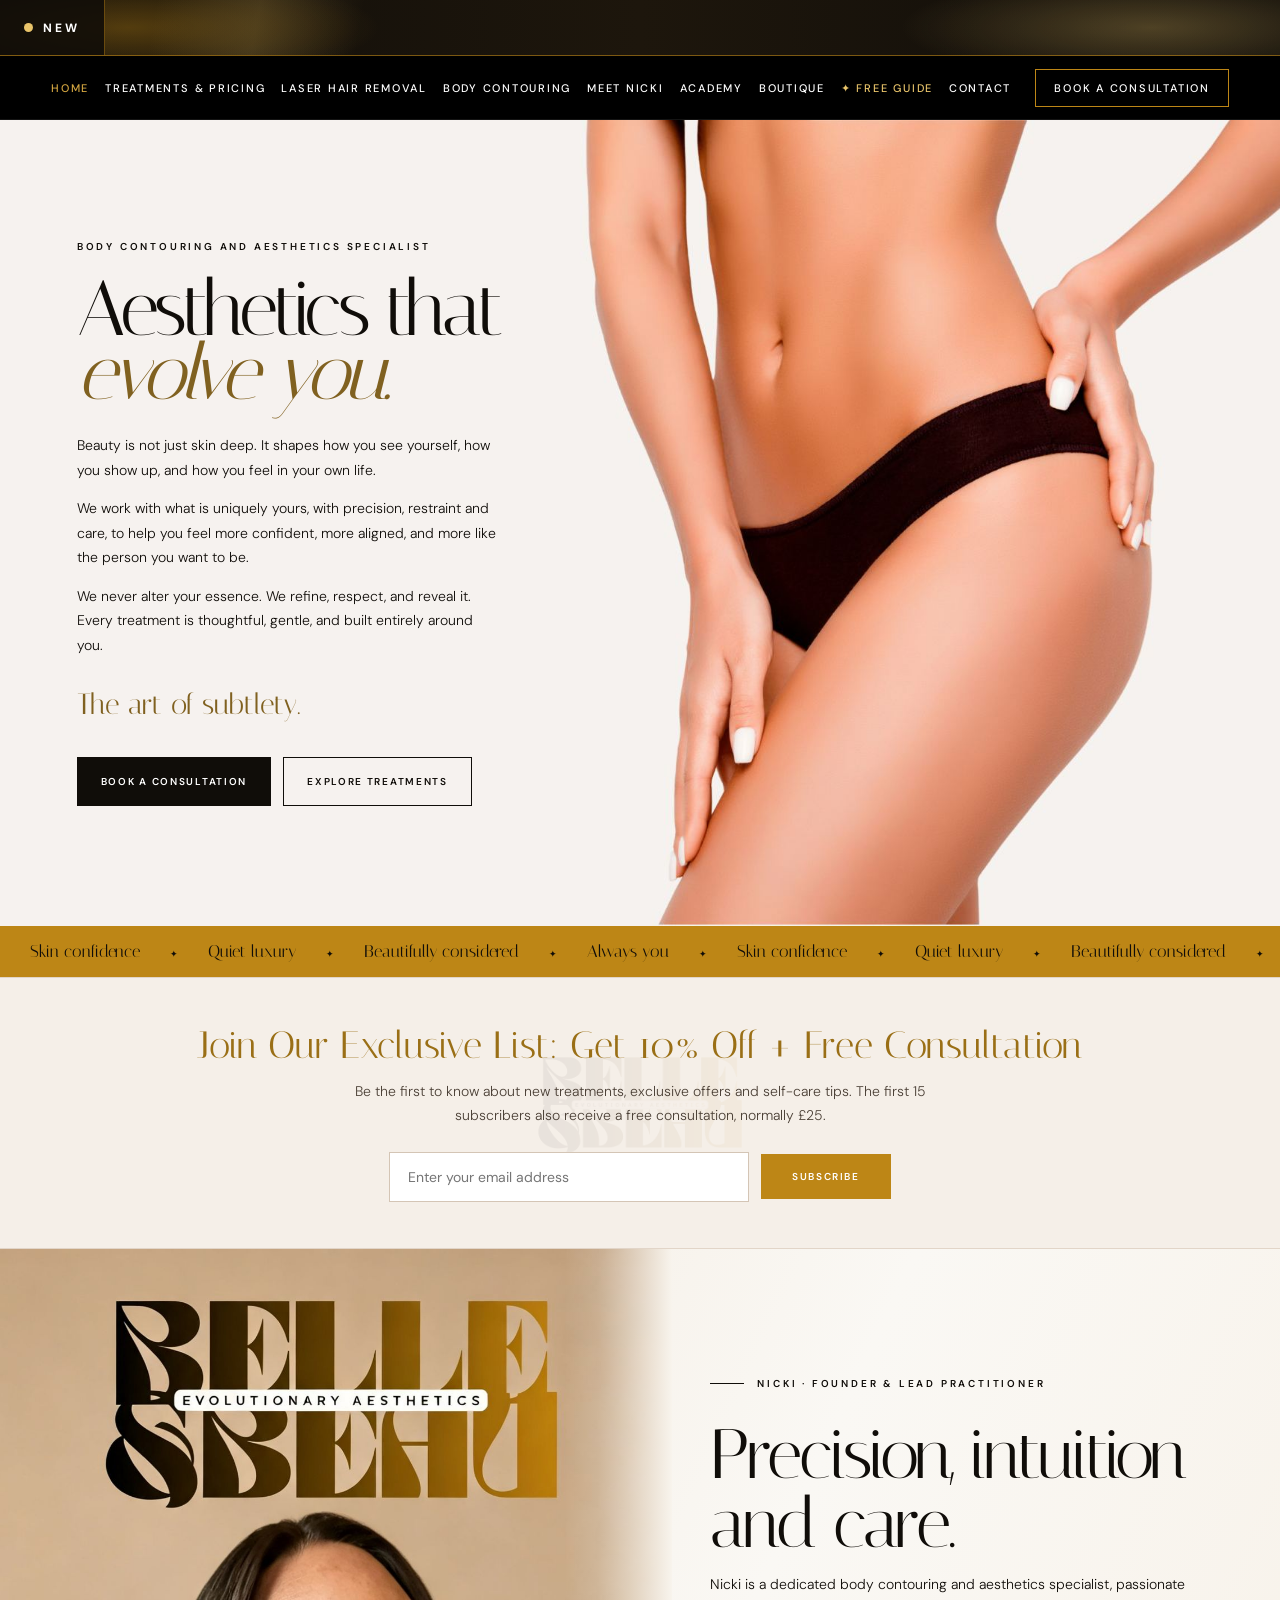
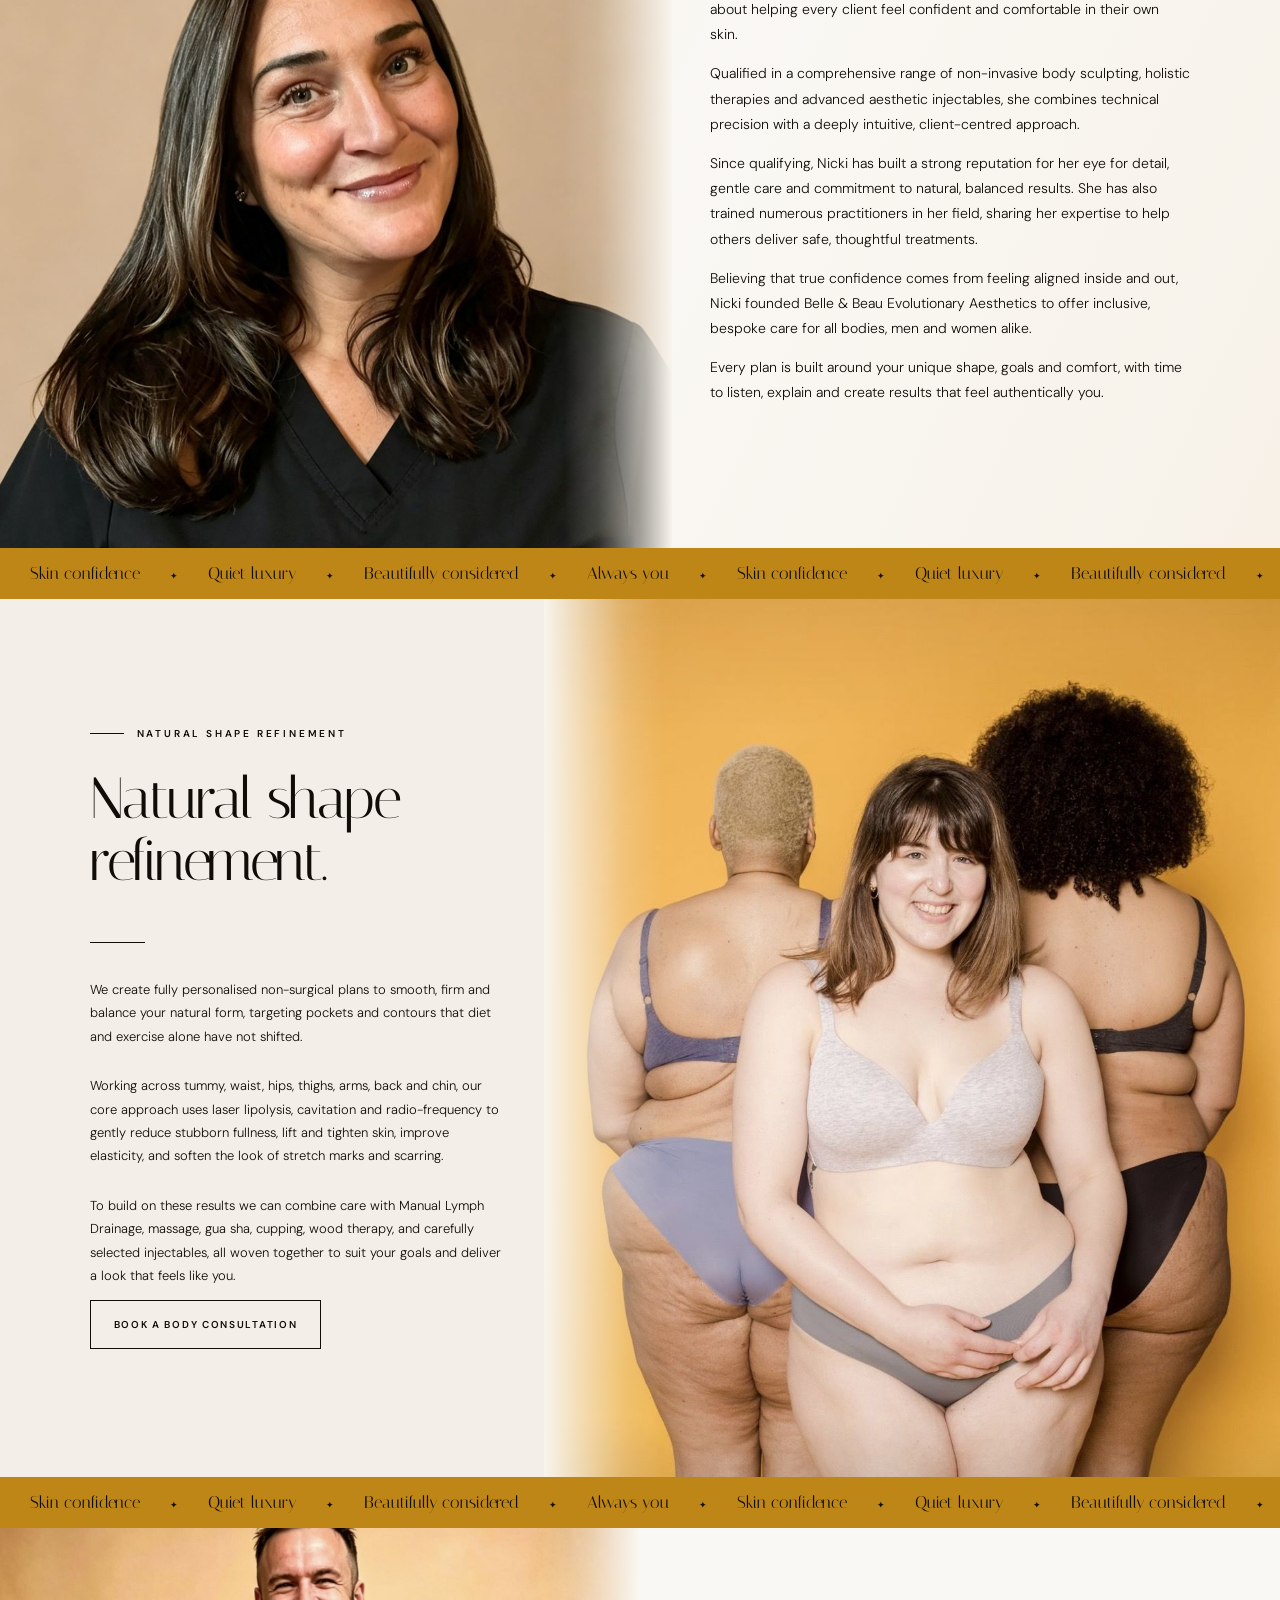
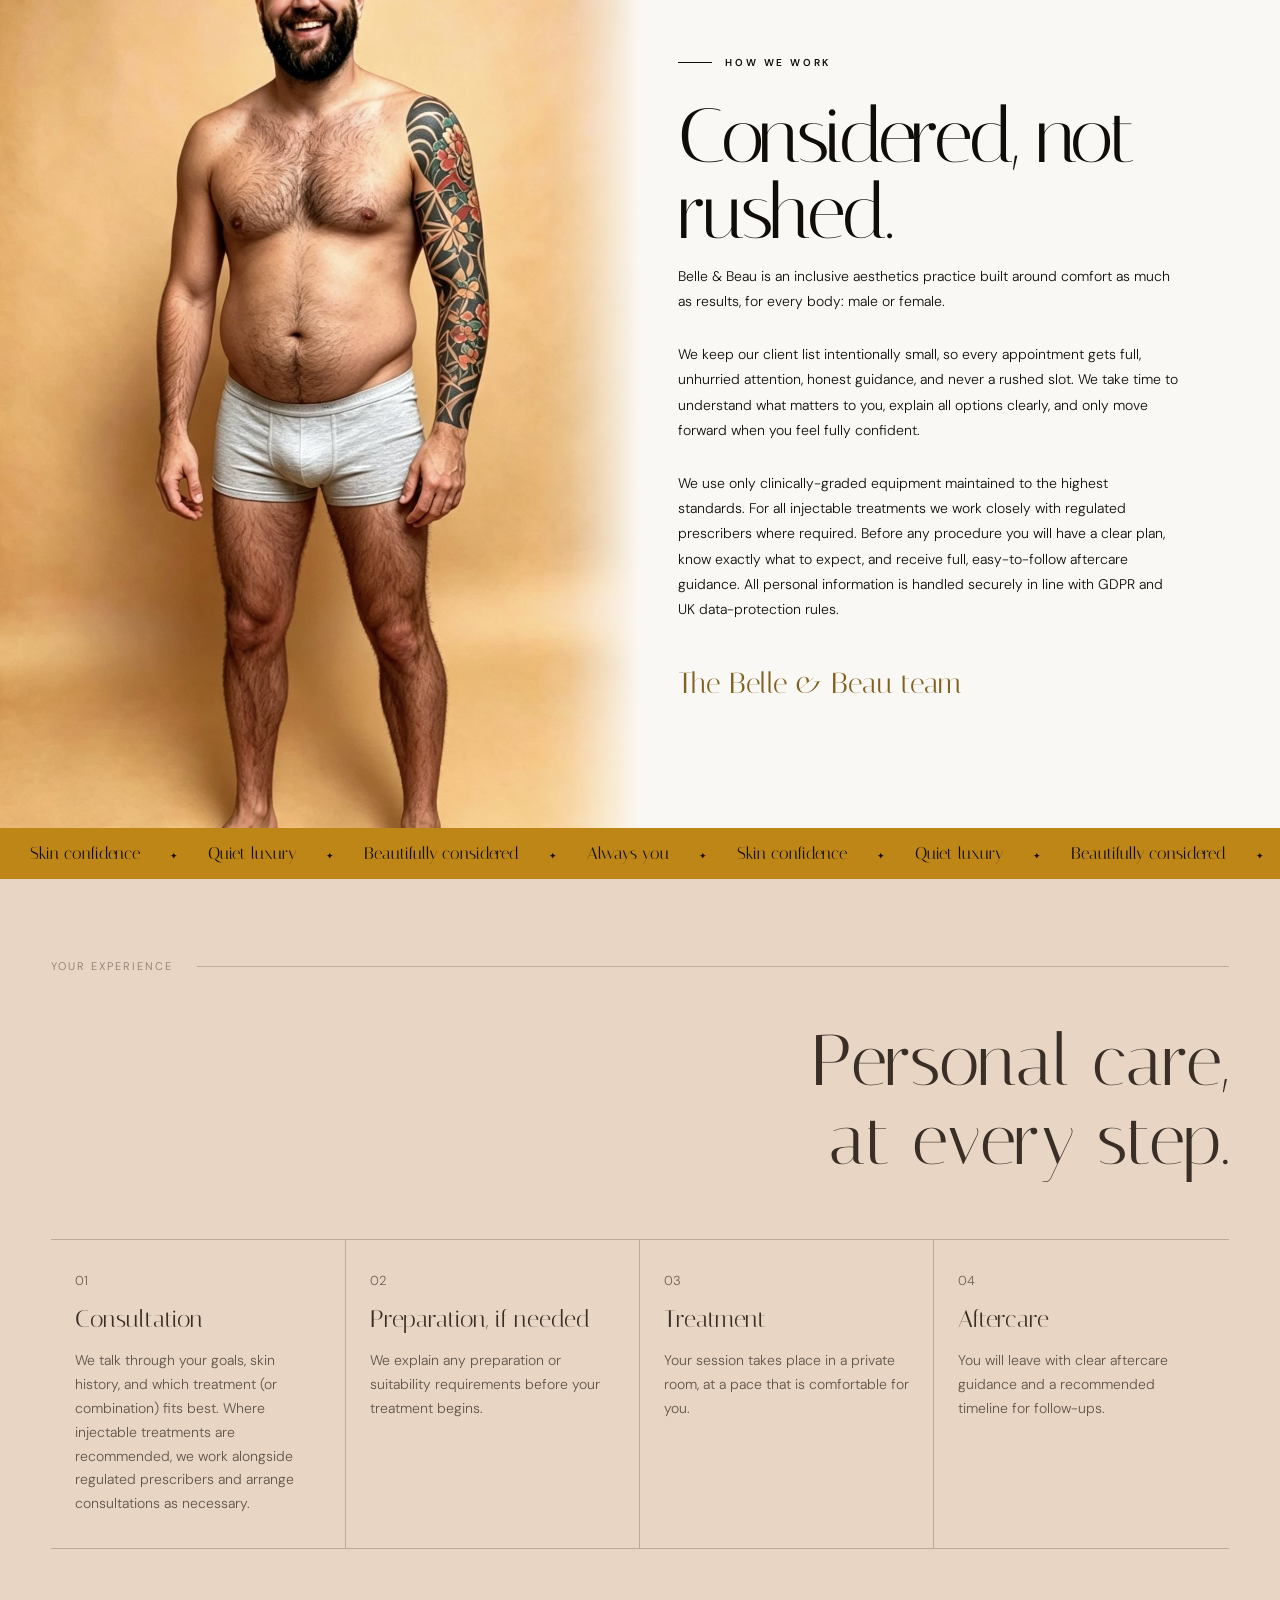
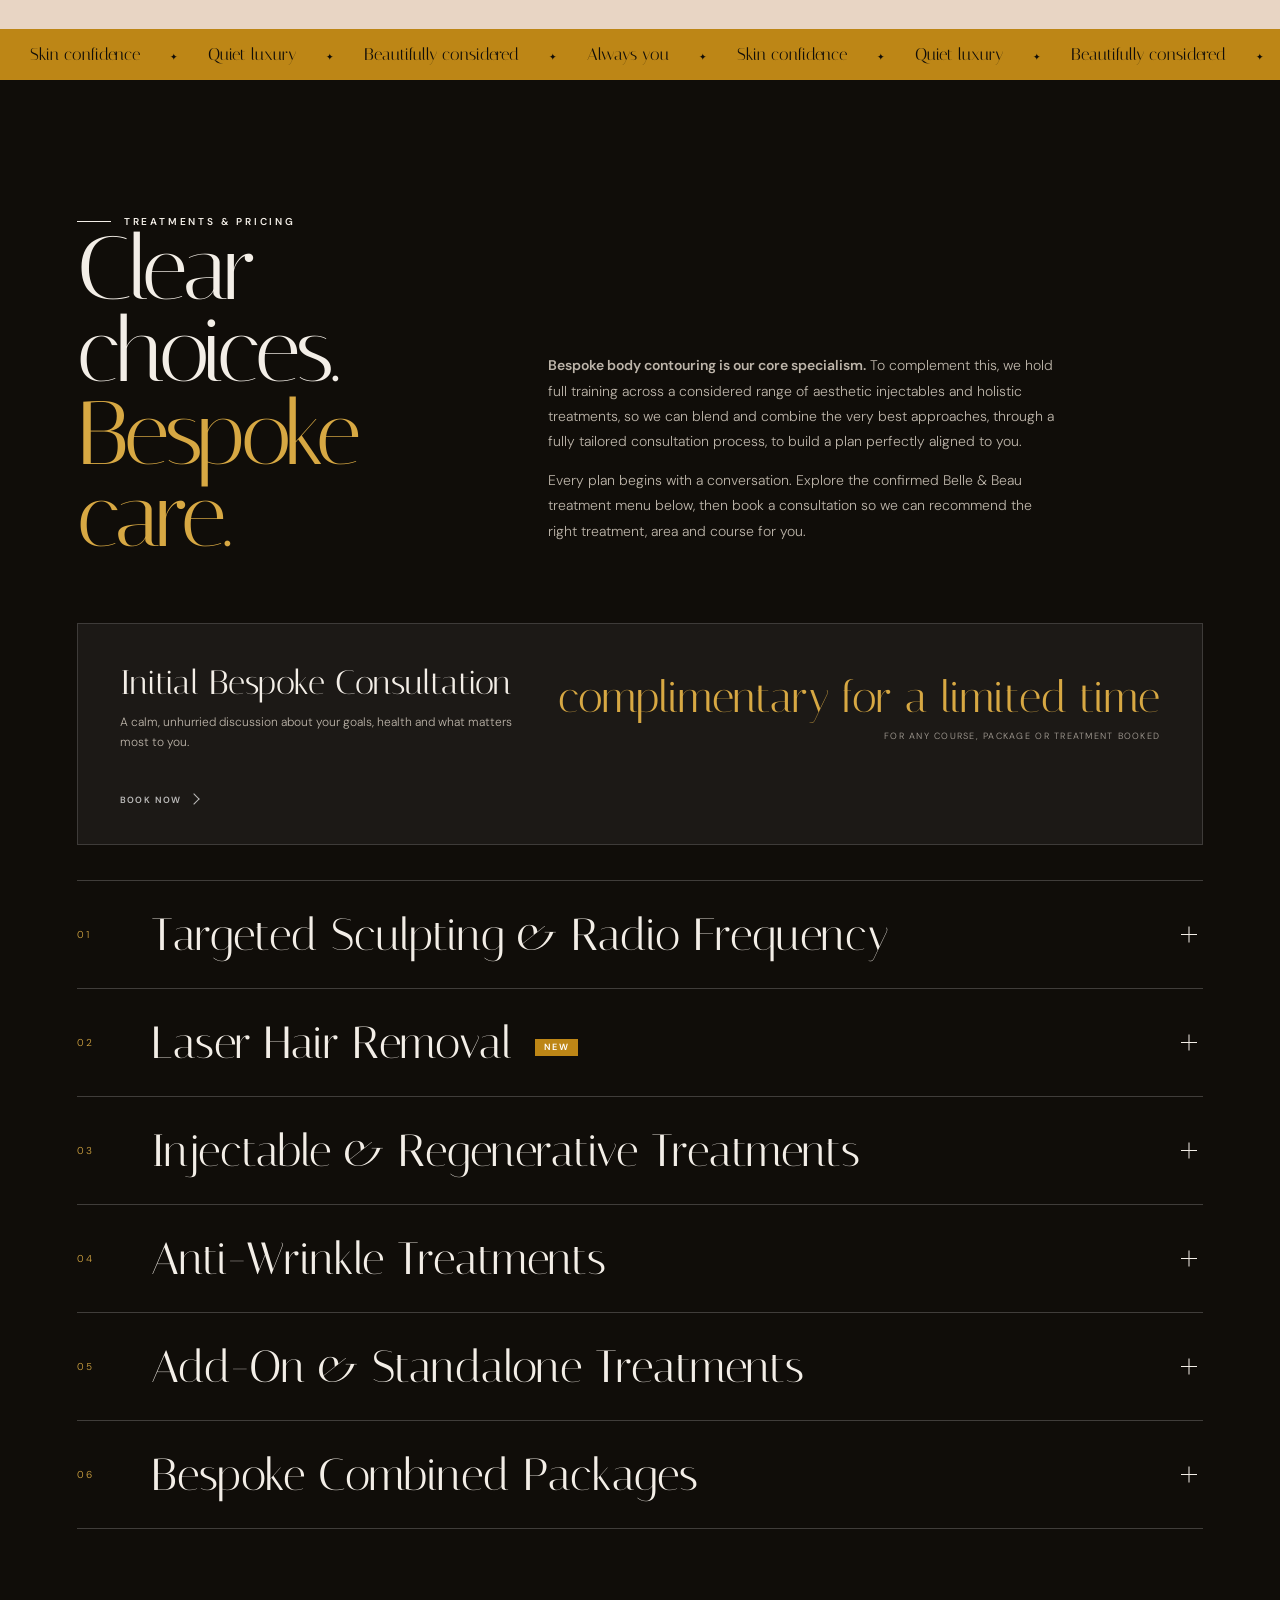
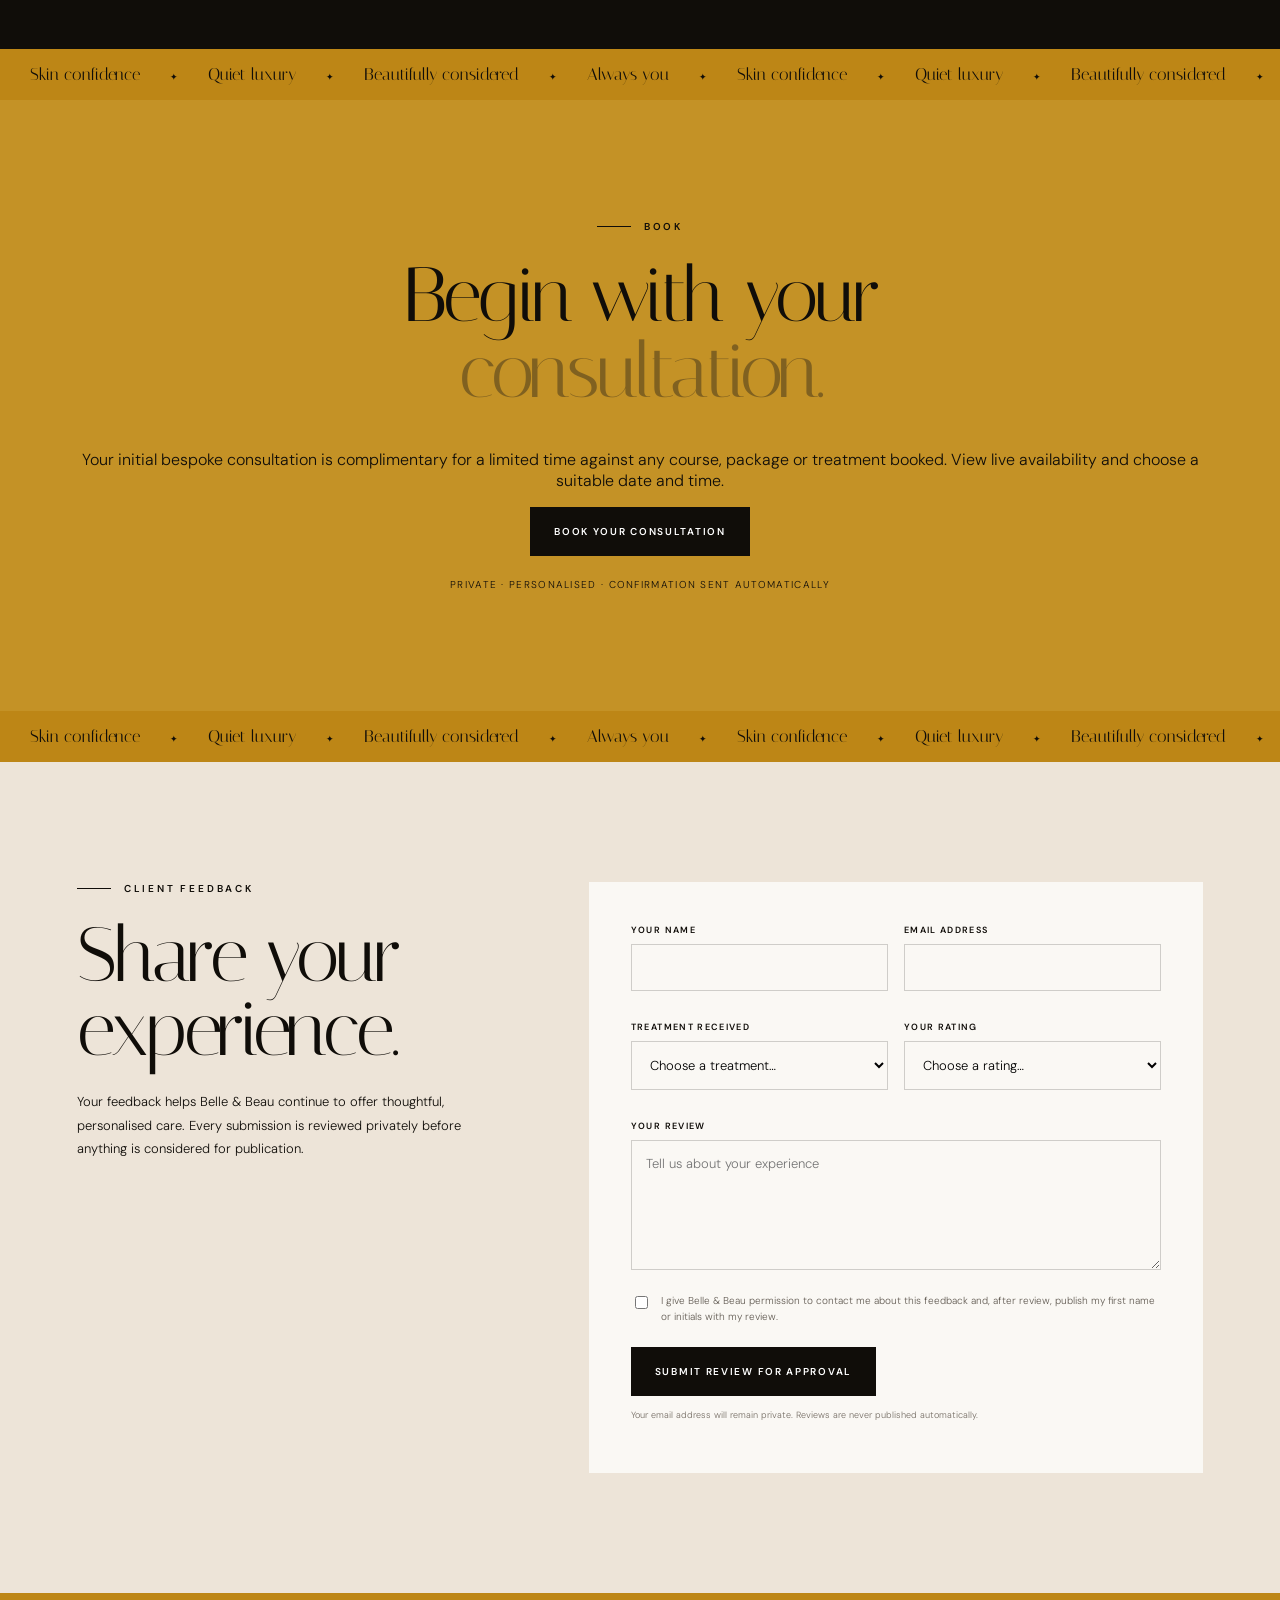
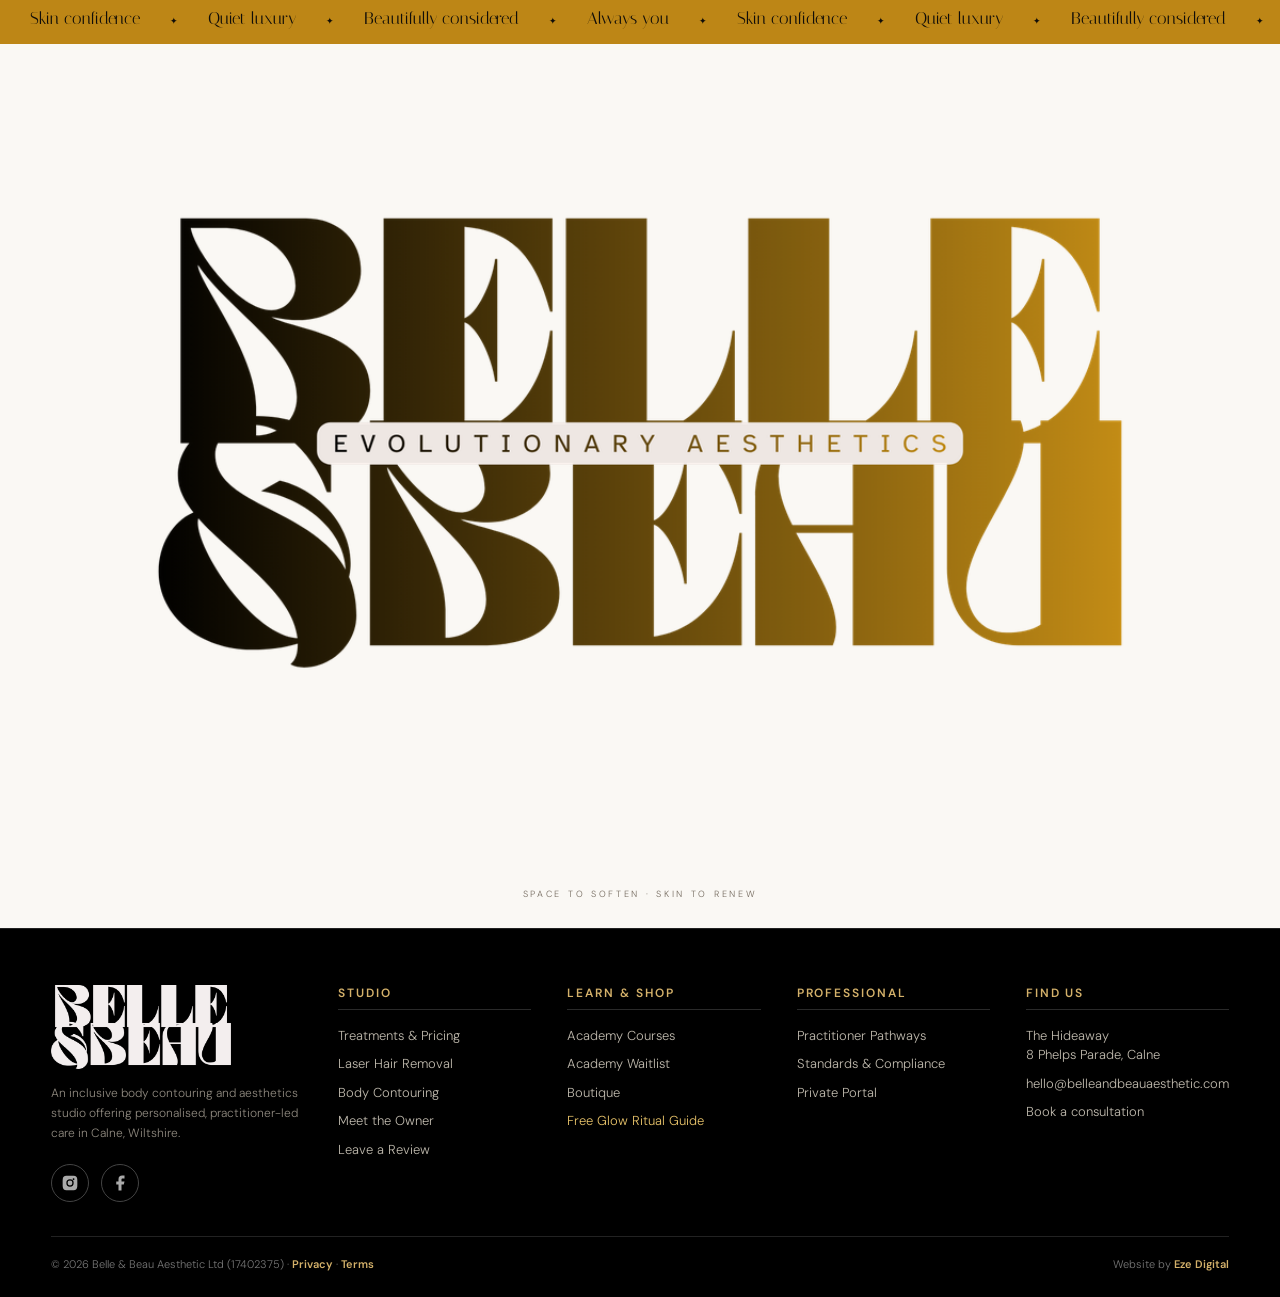
==== commit 2d727016: "Add privacy policy and terms; remove public course manual and portal password; Academy dates to late" ====
--- a/index.html
+++ b/index.html
@@ -389,7 +389,6 @@
 <div class="marquee"><div class="marquee-track"><span>Skin confidence</span><i></i><span>Quiet luxury</span><i></i><span>Beautifully considered</span><i></i><span>Always you</span><i></i><span>Skin confidence</span><i></i><span>Quiet luxury</span><i></i><span>Beautifully considered</span><i></i><span>Always you</span><i></i></div></div>
     <section class="brand-signature" aria-label="Belle and Beau brand signature"><div class="reveal"><img src="belle-beau-logo-corrected.png" alt="Belle &amp; Beau Evolutionary Aesthetics"><p>Space to soften · Skin to renew</p></div></section>
   </main>
-  <aside class="cookie-banner" id="cookieBanner" aria-label="Analytics preferences"><p>We use optional analytics to understand how visitors use the Belle &amp; Beau website and improve the experience.</p><div class="cookie-actions"><button class="btn necessary" type="button" data-analytics="decline">Necessary only</button><button class="btn" type="button" data-analytics="accept">Accept analytics</button></div></aside>
   
  <script>
     const observer = new IntersectionObserver(entries => {
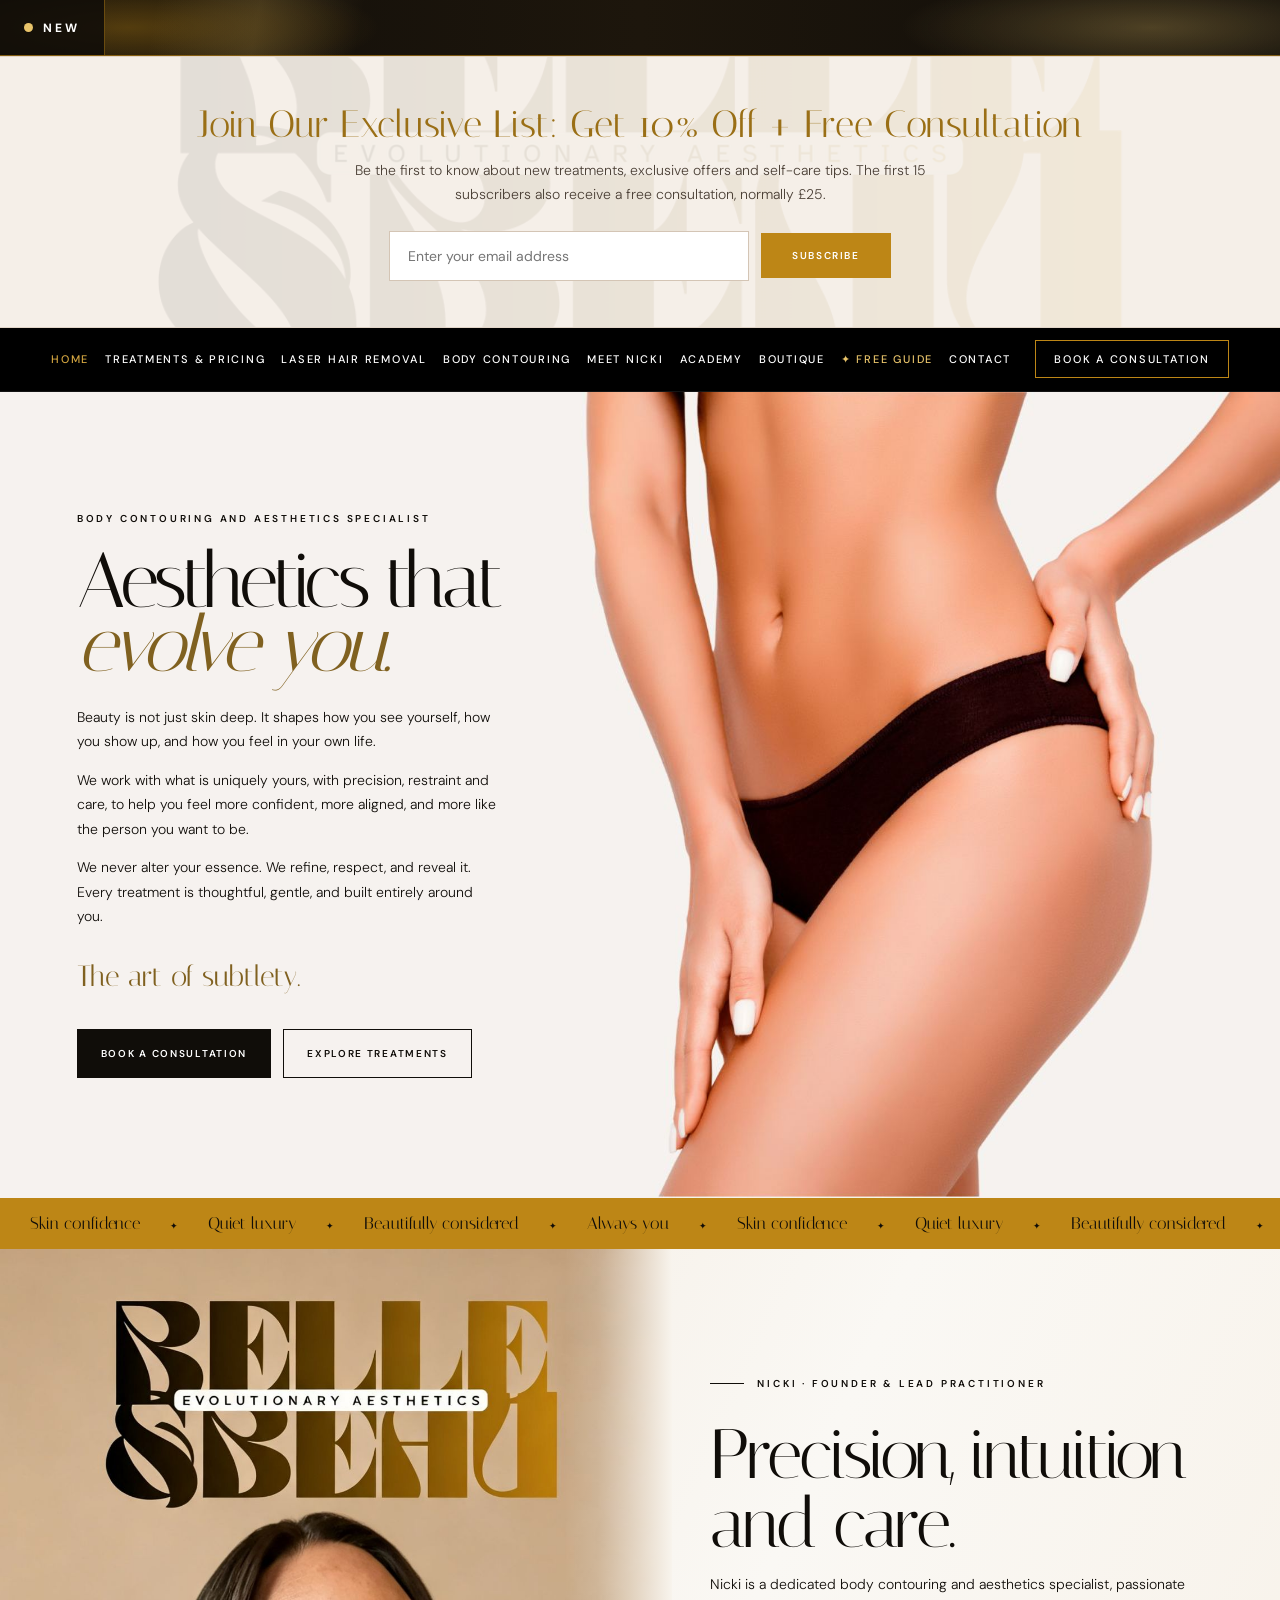
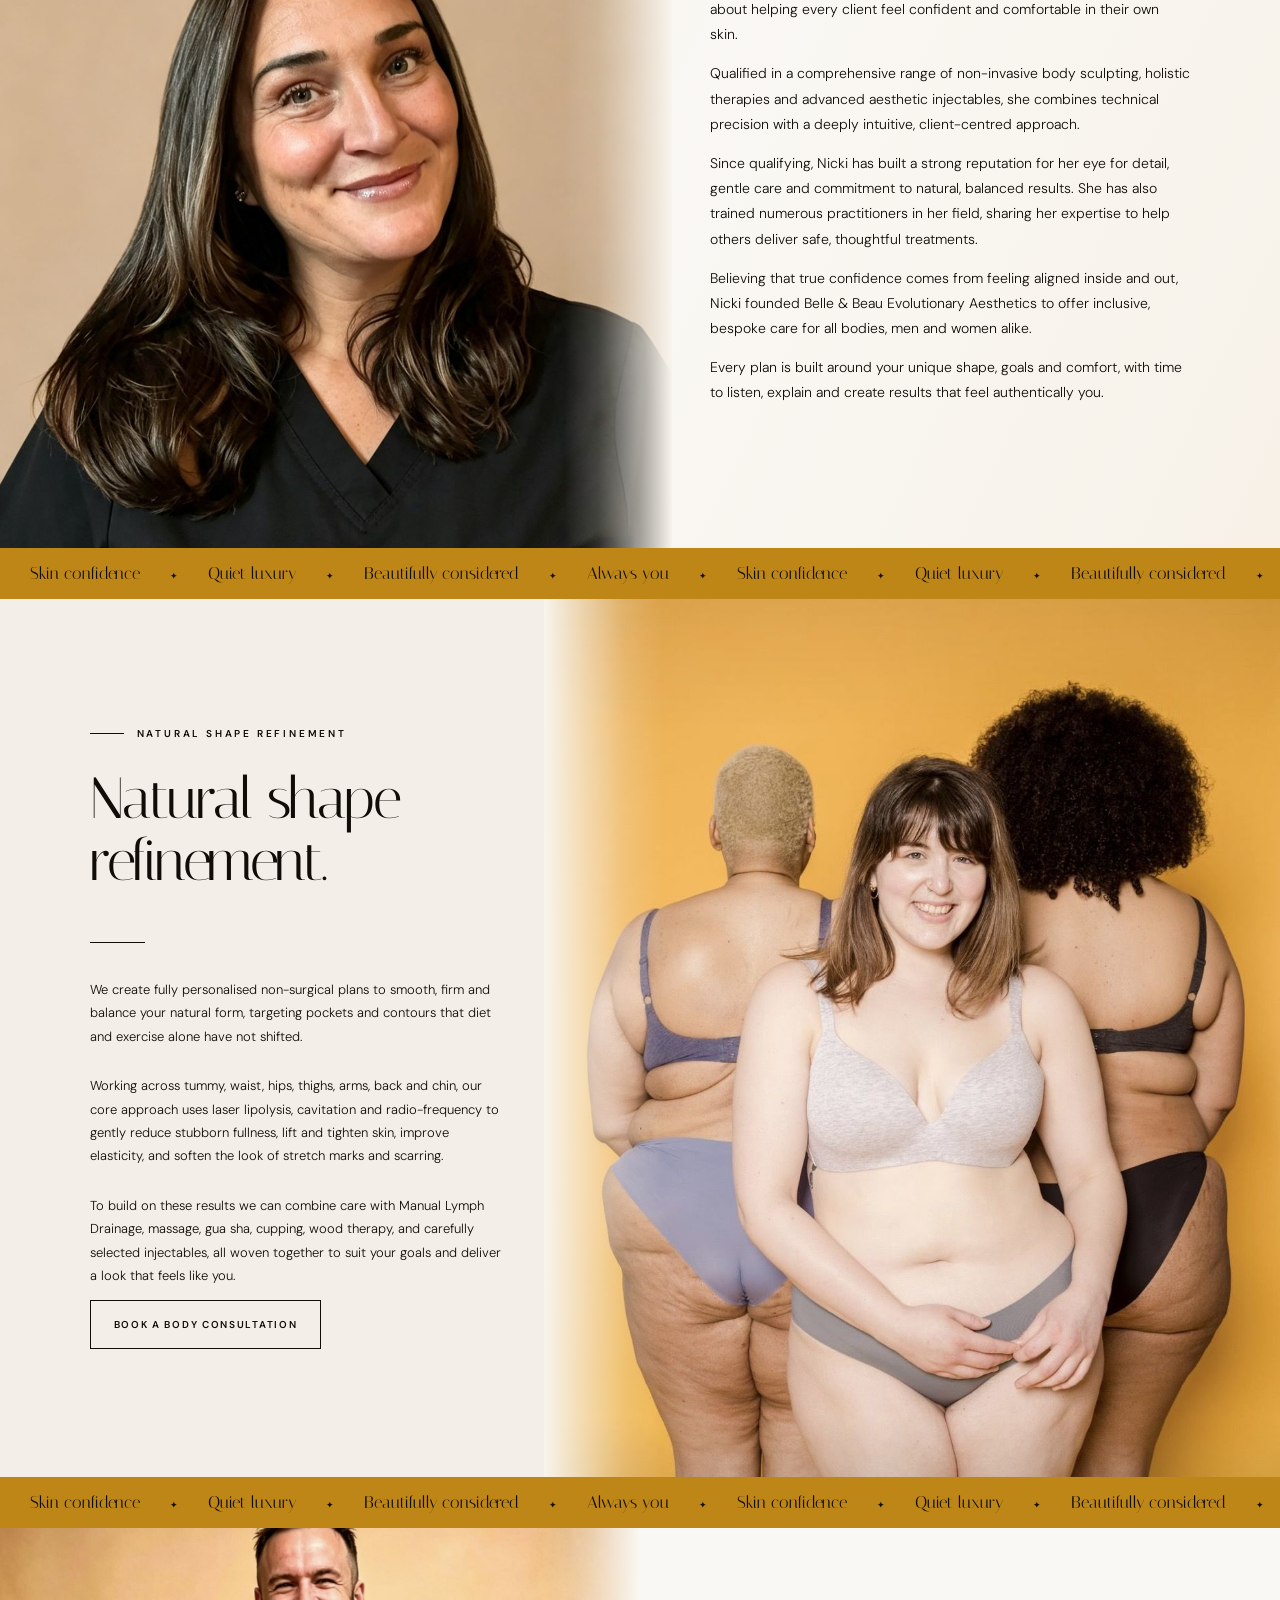
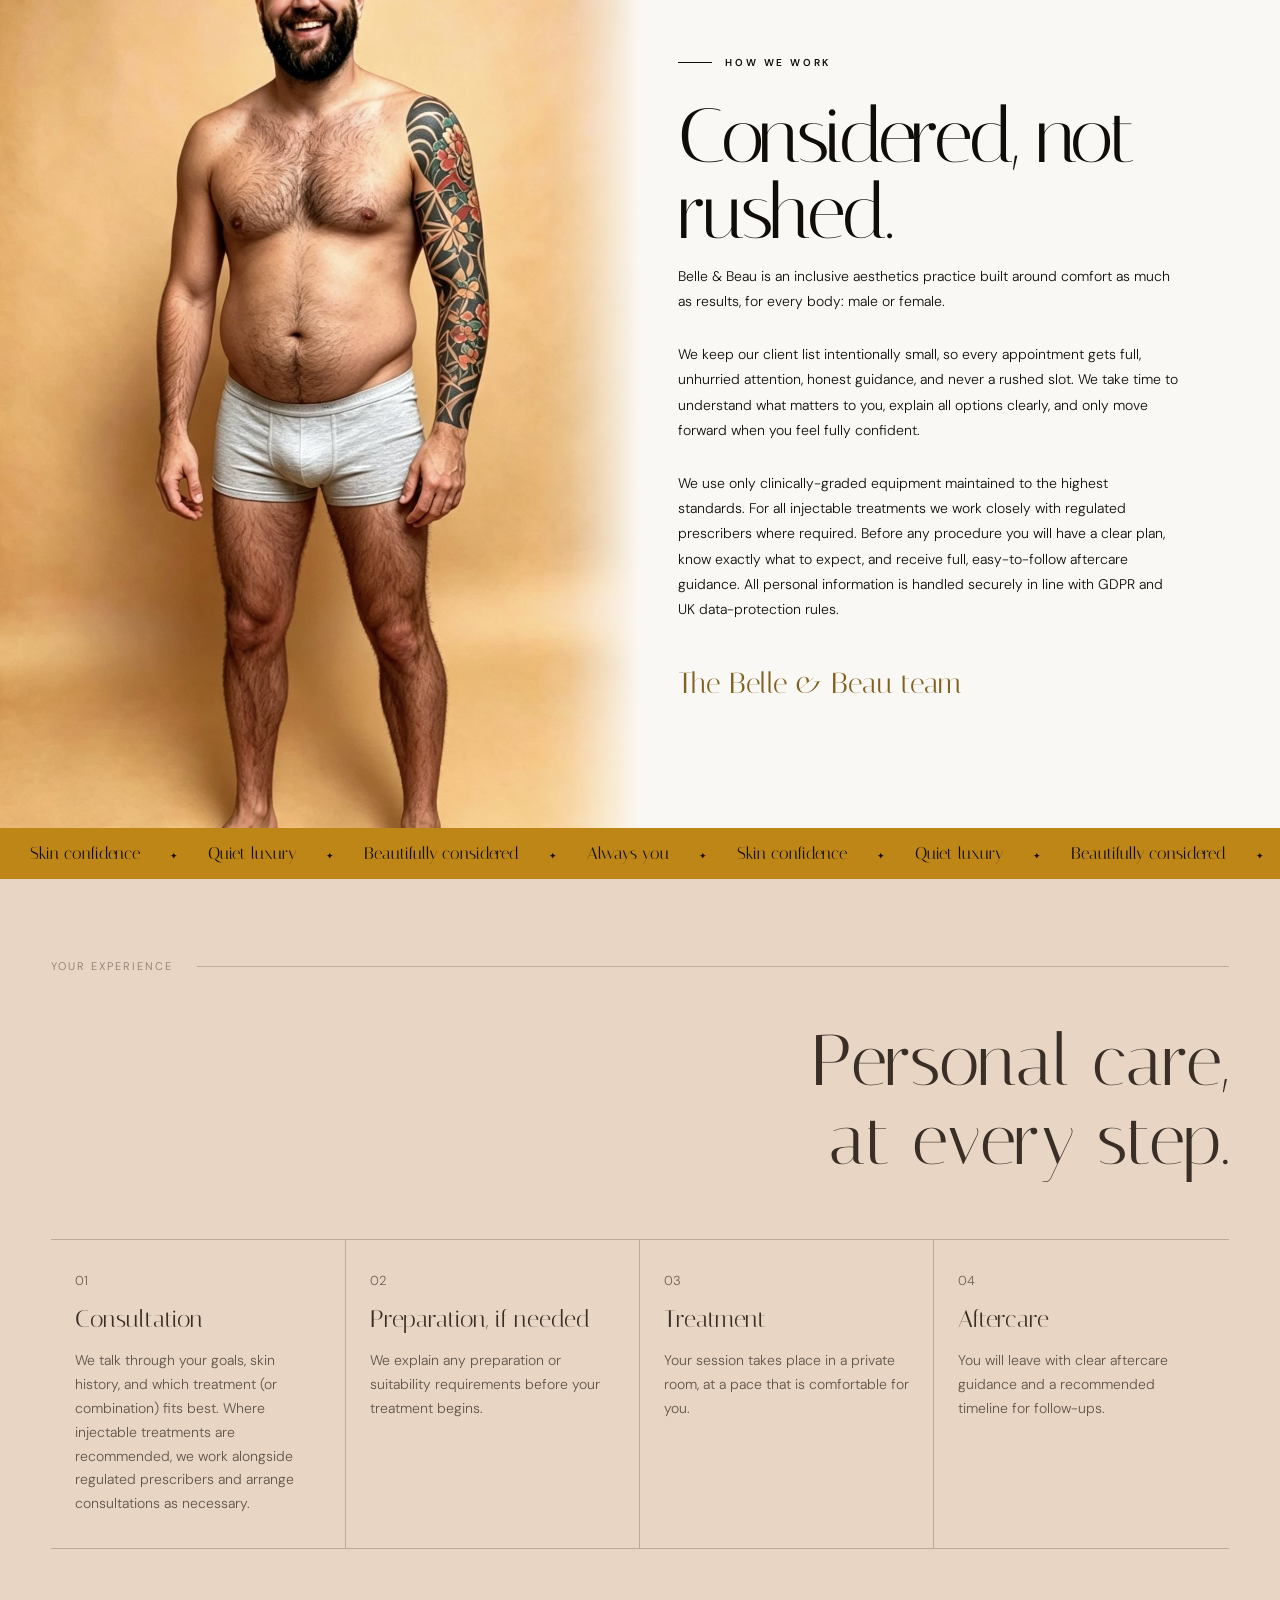
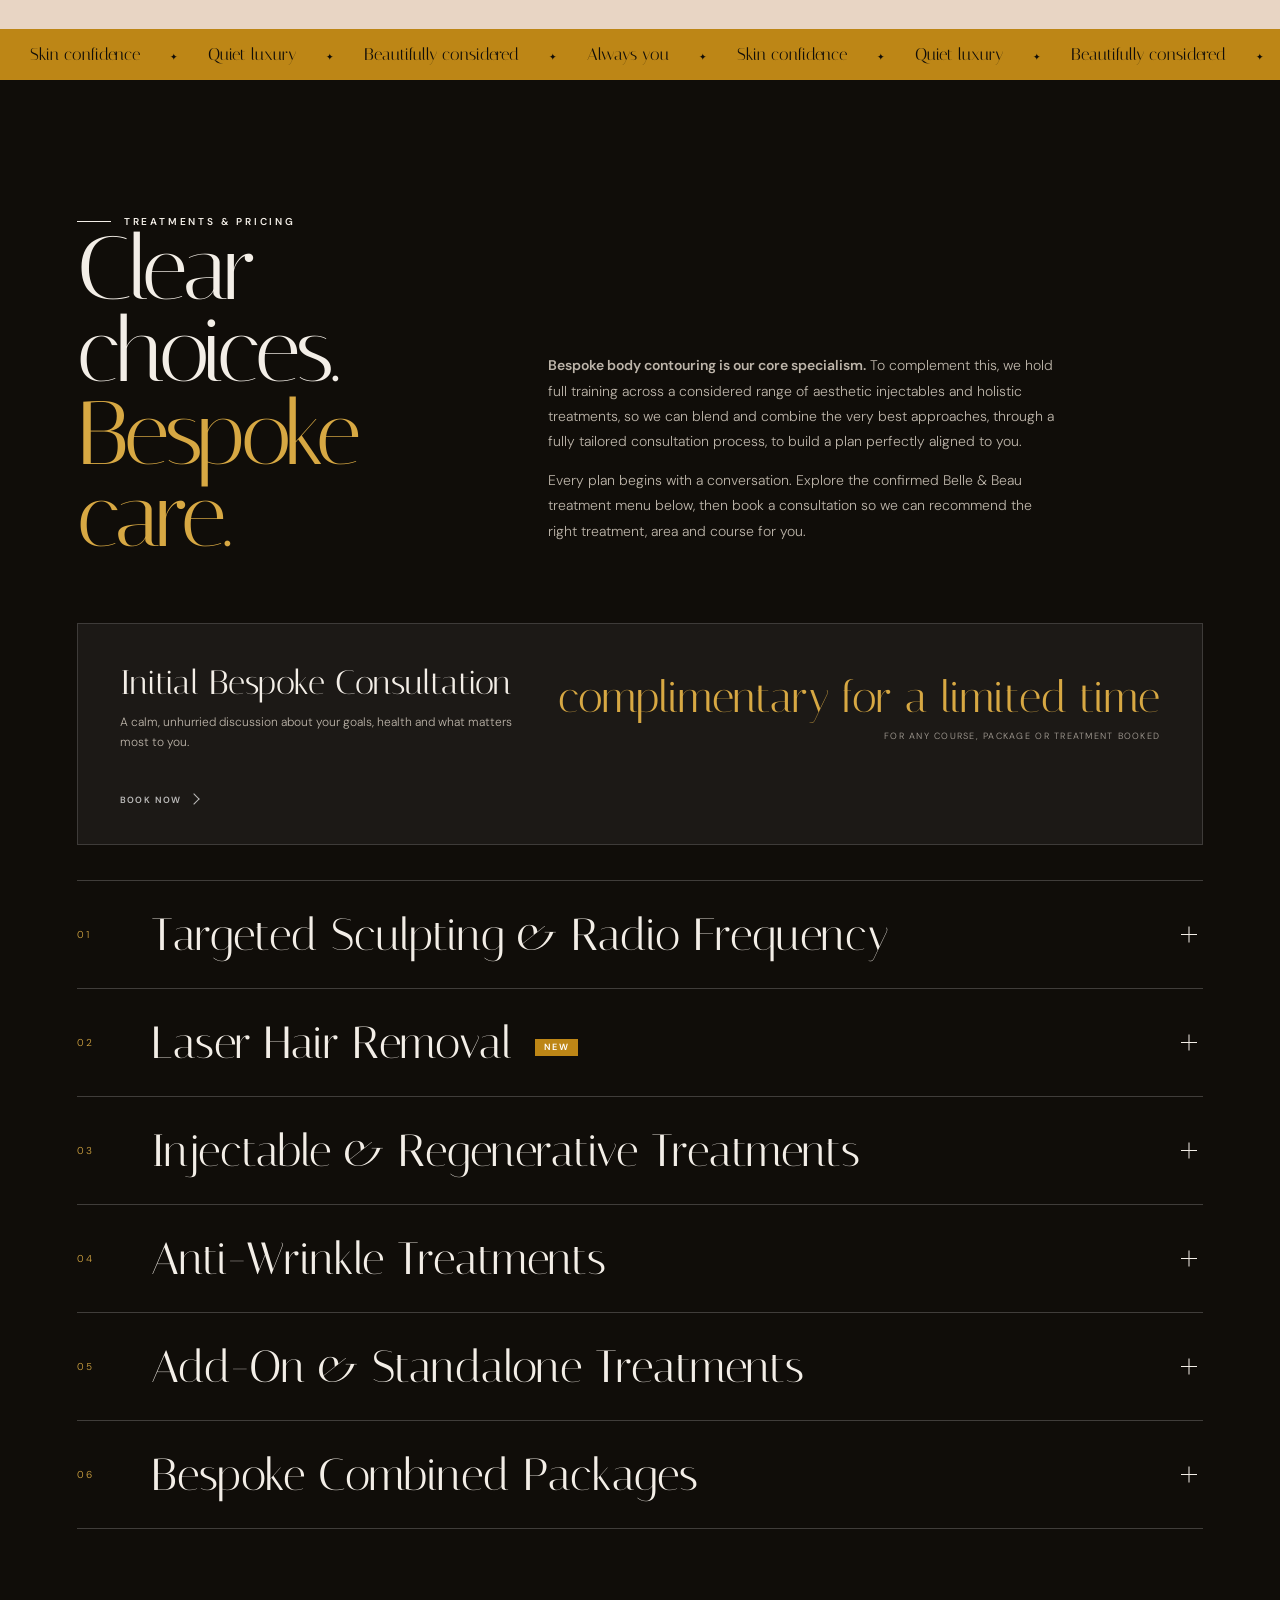
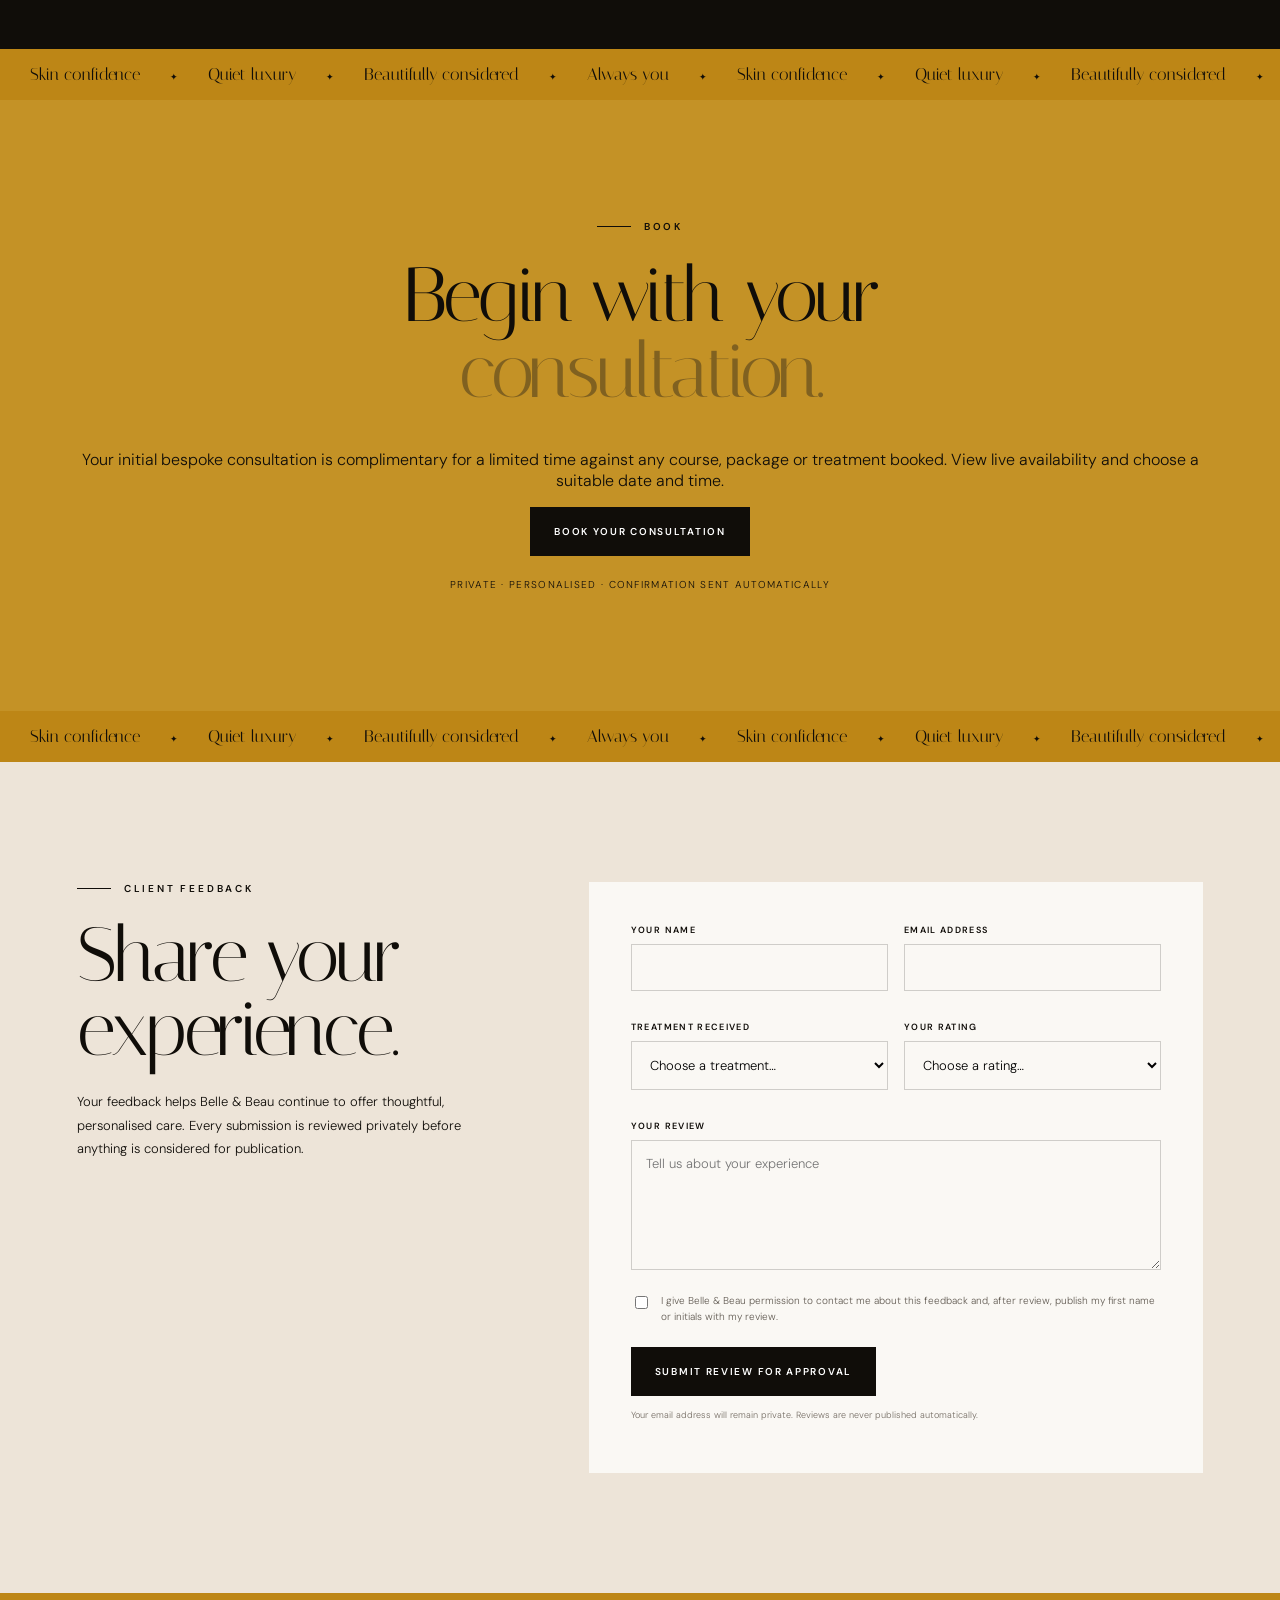
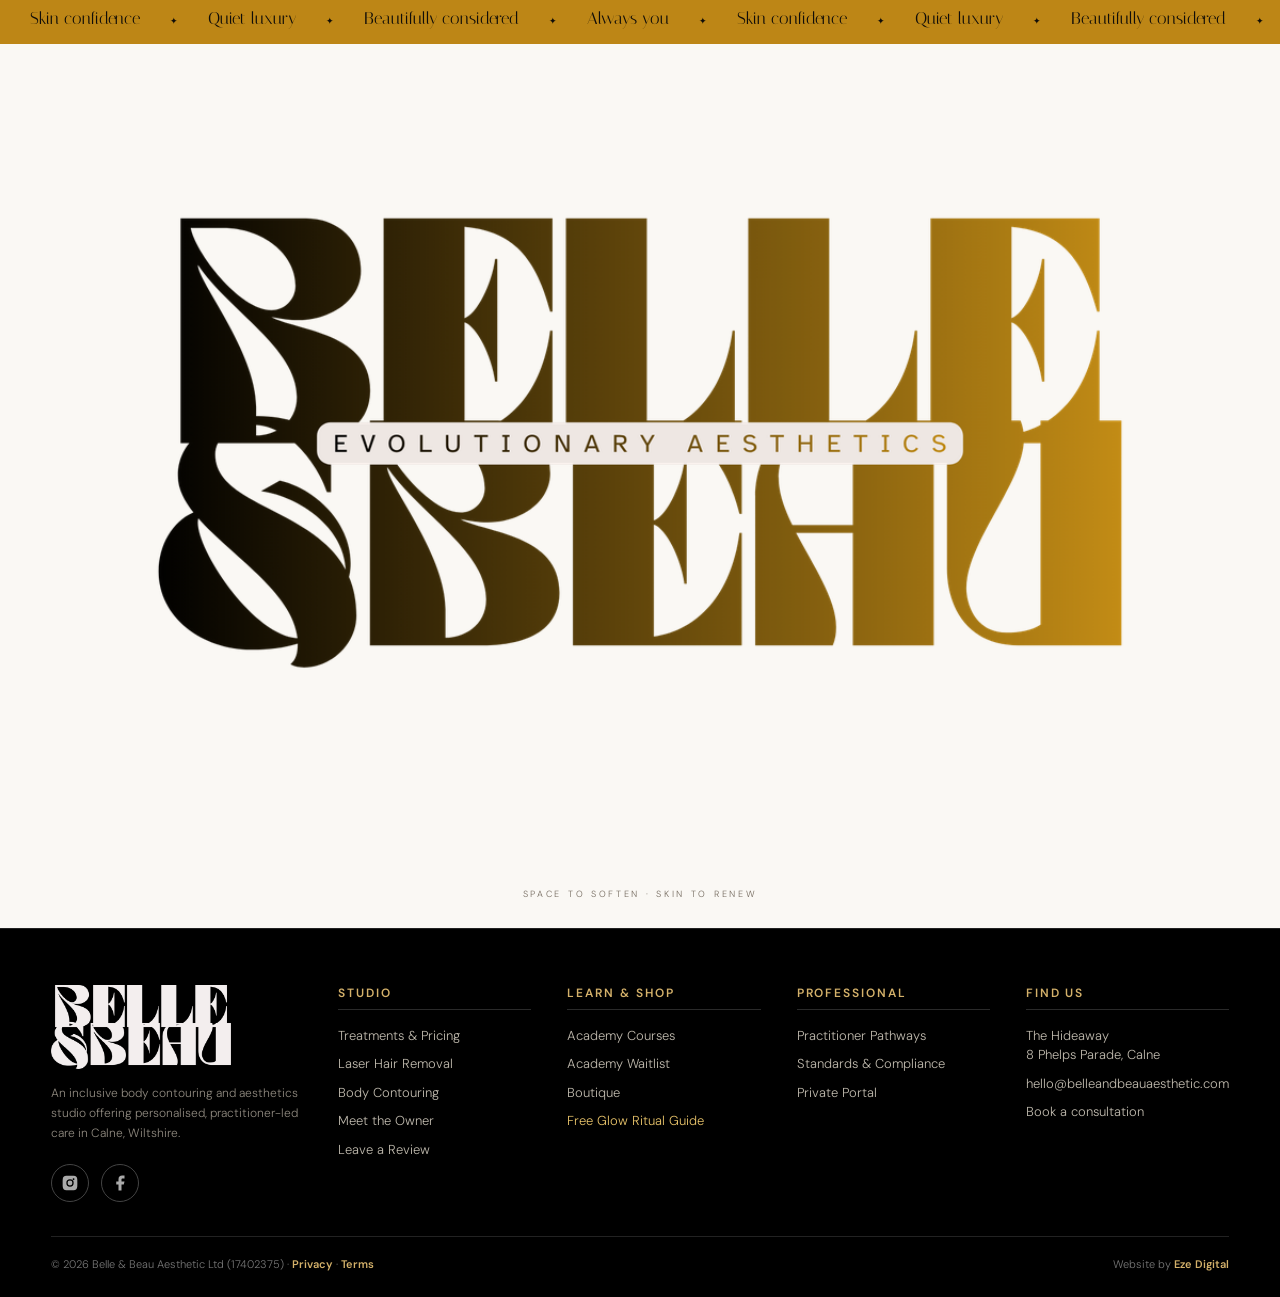
==== commit 4a79ac45: "Restore homepage layout (ticker, email bar, menu, hero) and match Academy to it Co-Authored-By: Clau" ====
--- a/index.html
+++ b/index.html
@@ -223,7 +223,7 @@
       .personal-care-grid>div{border-right:none !important;border-bottom:1px solid rgba(58,47,38,.25) !important;padding:28px 0 !important}
       .personal-care-grid>div:last-child{border-bottom:none !important}
   </style>
-  <link rel="stylesheet" href="site.css?v=1">
+  <link rel="stylesheet" href="site.css?v=2">
 
   <script type="application/ld+json">
   {"@context":"https://schema.org","@type":"BeautySalon","name":"Belle & Beau Aesthetic","url":"https://belleandbeauaesthetic.com/","image":"https://belleandbeauaesthetic.com/body-contouring-hero.jpg","logo":"https://belleandbeauaesthetic.com/belle-beau-logo-corrected.png","description":"Body contouring, laser hair removal and aesthetics at The Hideaway, Calne, Wiltshire.","email":"hello@belleandbeauaesthetic.com","address":{"@type":"PostalAddress","streetAddress":"The Hideaway, 8 Phelps Parade","addressLocality":"Calne","addressRegion":"Wiltshire","addressCountry":"GB"},"areaServed":"Wiltshire","sameAs":["https://www.instagram.com/belleandbeauaesthetic/","https://www.facebook.com/profile.php?id=61572413162577"]}
@@ -232,6 +232,18 @@
 <body>
   <a class="skip" href="#main">Skip to content</a>
 <div class="bbt" role="region" aria-label="Latest from Belle &amp; Beau"><div class="bbt-label"><span class="bbt-dot" aria-hidden="true"></span><span class="txt">New</span></div><div class="bbt-stage"><a href="#laser"><b>Now introducing</b><span class="msg">Laser hair removal at The Hideaway, Calne</span><span class="sm">Laser hair removal</span><span class="go">See prices →</span></a><a href="glow.html"><b>Free download</b><span class="msg">The Glow Ritual: small daily habits to feel more like you</span><span class="sm">The Glow Ritual</span><span class="go">Get yours →</span></a><a href="https://www.fresha.com/en-GB/a/the-hideaway-beauty-calne-uk-8-phelps-parade-bqr1c6o4/booking?offerItems=sv%3A30336251" target="_blank" rel="noopener"><b>Free consultation</b><span class="msg">Normally £25, complimentary for a limited time</span><span class="sm">Normally £25</span><span class="go">Book now →</span></a><a href="#body-contouring"><b>Now at The Hideaway</b><span class="msg">Body contouring in Calne</span><span class="sm">Body contouring</span><span class="go">Find out more →</span></a></div></div>
+<section class="email-list" id="email-list" aria-labelledby="email-list-title">
+  <div class="email-watermark"></div>
+  <h2 id="email-list-title">Join Our Exclusive List: Get 10% Off + Free Consultation</h2>
+  <p>Be the first to know about new treatments, exclusive offers and self-care tips. The first 15 subscribers also receive a free consultation, normally £25.</p>
+  <form class='email-list-form' id='emailListForm' method='POST' name='email-list'>
+    <input type="hidden" name="form-name" value="email-list">
+    <p class="honeypot"><label>Leave this field empty <input name="website" tabindex="-1" autocomplete="off"></label></p>
+    <label class="skip" for="emailListAddress">Email address</label>
+    <input type="email" class="email-list-input" id="emailListAddress" name="email" placeholder="Enter your email address" autocomplete="email" required>
+    <button type="submit" class="email-list-btn">SUBSCRIBE</button>
+  </form>
+</section>
 <header class="site-nav"><button class="site-menu" type="button" aria-expanded="false" aria-controls="siteLinks"><i></i>Menu</button><nav class="site-links" id="siteLinks" aria-label="Main menu"><a href="index.html" aria-current="page">Home</a><a href="#pricing">Treatments & Pricing</a><a href="#laser">Laser Hair Removal</a><a href="#body-contouring">Body Contouring</a><a href="#owner">Meet Nicki</a><a href="academy.html">Academy</a><a href="boutique.html">Boutique</a><a href="glow.html" class="free">✦ Free Guide</a><a href="#contact">Contact</a></nav><a class="site-book" href="https://www.fresha.com/en-GB/a/the-hideaway-beauty-calne-uk-8-phelps-parade-bqr1c6o4/booking?offerItems=sv%3A30336251" target="_blank" rel="noopener">Book a consultation</a></header>
 
   
@@ -255,18 +267,7 @@
       
     </section>
     <div class="marquee"><div class="marquee-track"><span>Skin confidence</span><i></i><span>Quiet luxury</span><i></i><span>Beautifully considered</span><i></i><span>Always you</span><i></i><span>Skin confidence</span><i></i><span>Quiet luxury</span><i></i><span>Beautifully considered</span><i></i><span>Always you</span><i></i></div></div>
-<section class="email-list" id="email-list" aria-labelledby="email-list-title">
-  <div class="email-watermark"></div>
-  <h2 id="email-list-title">Join Our Exclusive List: Get 10% Off + Free Consultation</h2>
-  <p>Be the first to know about new treatments, exclusive offers and self-care tips. The first 15 subscribers also receive a free consultation, normally £25.</p>
-  <form class='email-list-form' id='emailListForm' method='POST' name='email-list'>
-    <input type="hidden" name="form-name" value="email-list">
-    <p class="honeypot"><label>Leave this field empty <input name="website" tabindex="-1" autocomplete="off"></label></p>
-    <label class="skip" for="emailListAddress">Email address</label>
-    <input type="email" class="email-list-input" id="emailListAddress" name="email" placeholder="Enter your email address" autocomplete="email" required>
-    <button type="submit" class="email-list-btn">SUBSCRIBE</button>
-  </form>
-</section>
+
 
     <section class="story owner-story" id="owner"><div class="owner-portrait reveal" role="img" aria-label="Nicki, founder and lead practitioner at Belle and Beau Evolutionary Aesthetics"></div><div class="owner-copy reveal"><div class="eyebrow">Nicki · Founder &amp; Lead Practitioner</div><h2>Precision, intuition and care.</h2><p>Nicki is a dedicated body contouring and aesthetics specialist, passionate about helping every client feel confident and comfortable in their own skin.</p><p>Qualified in a comprehensive range of non-invasive body sculpting, holistic therapies and advanced aesthetic injectables, she combines technical precision with a deeply intuitive, client-centred approach.</p><p>Since qualifying, Nicki has built a strong reputation for her eye for detail, gentle care and commitment to natural, balanced results. She has also trained numerous practitioners in her field, sharing her expertise to help others deliver safe, thoughtful treatments.</p><p>Believing that true confidence comes from feeling aligned inside and out, Nicki founded Belle &amp; Beau Evolutionary Aesthetics to offer inclusive, bespoke care for all bodies, men and women alike.</p><p>Every plan is built around your unique shape, goals and comfort, with time to listen, explain and create results that feel authentically you.</p></div></section>
     <div class="marquee"><div class="marquee-track"><span>Skin confidence</span><i></i><span>Quiet luxury</span><i></i><span>Beautifully considered</span><i></i><span>Always you</span><i></i><span>Skin confidence</span><i></i><span>Quiet luxury</span><i></i><span>Beautifully considered</span><i></i><span>Always you</span><i></i></div></div>
--- a/site.css
+++ b/site.css
@@ -45,7 +45,7 @@
 
 /* ---------- Email signup (same box on every page) ---------- */
 .email-list{background:#f5efe8;color:#4a3f35;padding:46px 24px;text-align:center;border-top:1px solid #e2d5c8;border-bottom:1px solid #e2d5c8;position:relative;overflow:hidden;margin:0}
-.email-watermark{position:absolute;inset:0;background:url('belle-beau-logo-new-transparent.png') center/contain no-repeat;opacity:.05;pointer-events:none;z-index:0}
+.email-watermark{position:absolute;inset:0;background:url('belle-beau-logo-new-transparent.png') center/cover no-repeat;opacity:.07;pointer-events:none;z-index:0}
 .email-list h2,.email-list>p,.email-list-form,.email-list-status{position:relative;z-index:1}
 .email-list h2{margin:0 0 14px;font-family:'Italiana',serif;font-size:clamp(30px,3vw,46px);font-weight:400;line-height:1.1;color:#9a6f16}
 .email-list>p{max-width:650px;margin:0 auto 24px;font-size:14px;line-height:1.7}
